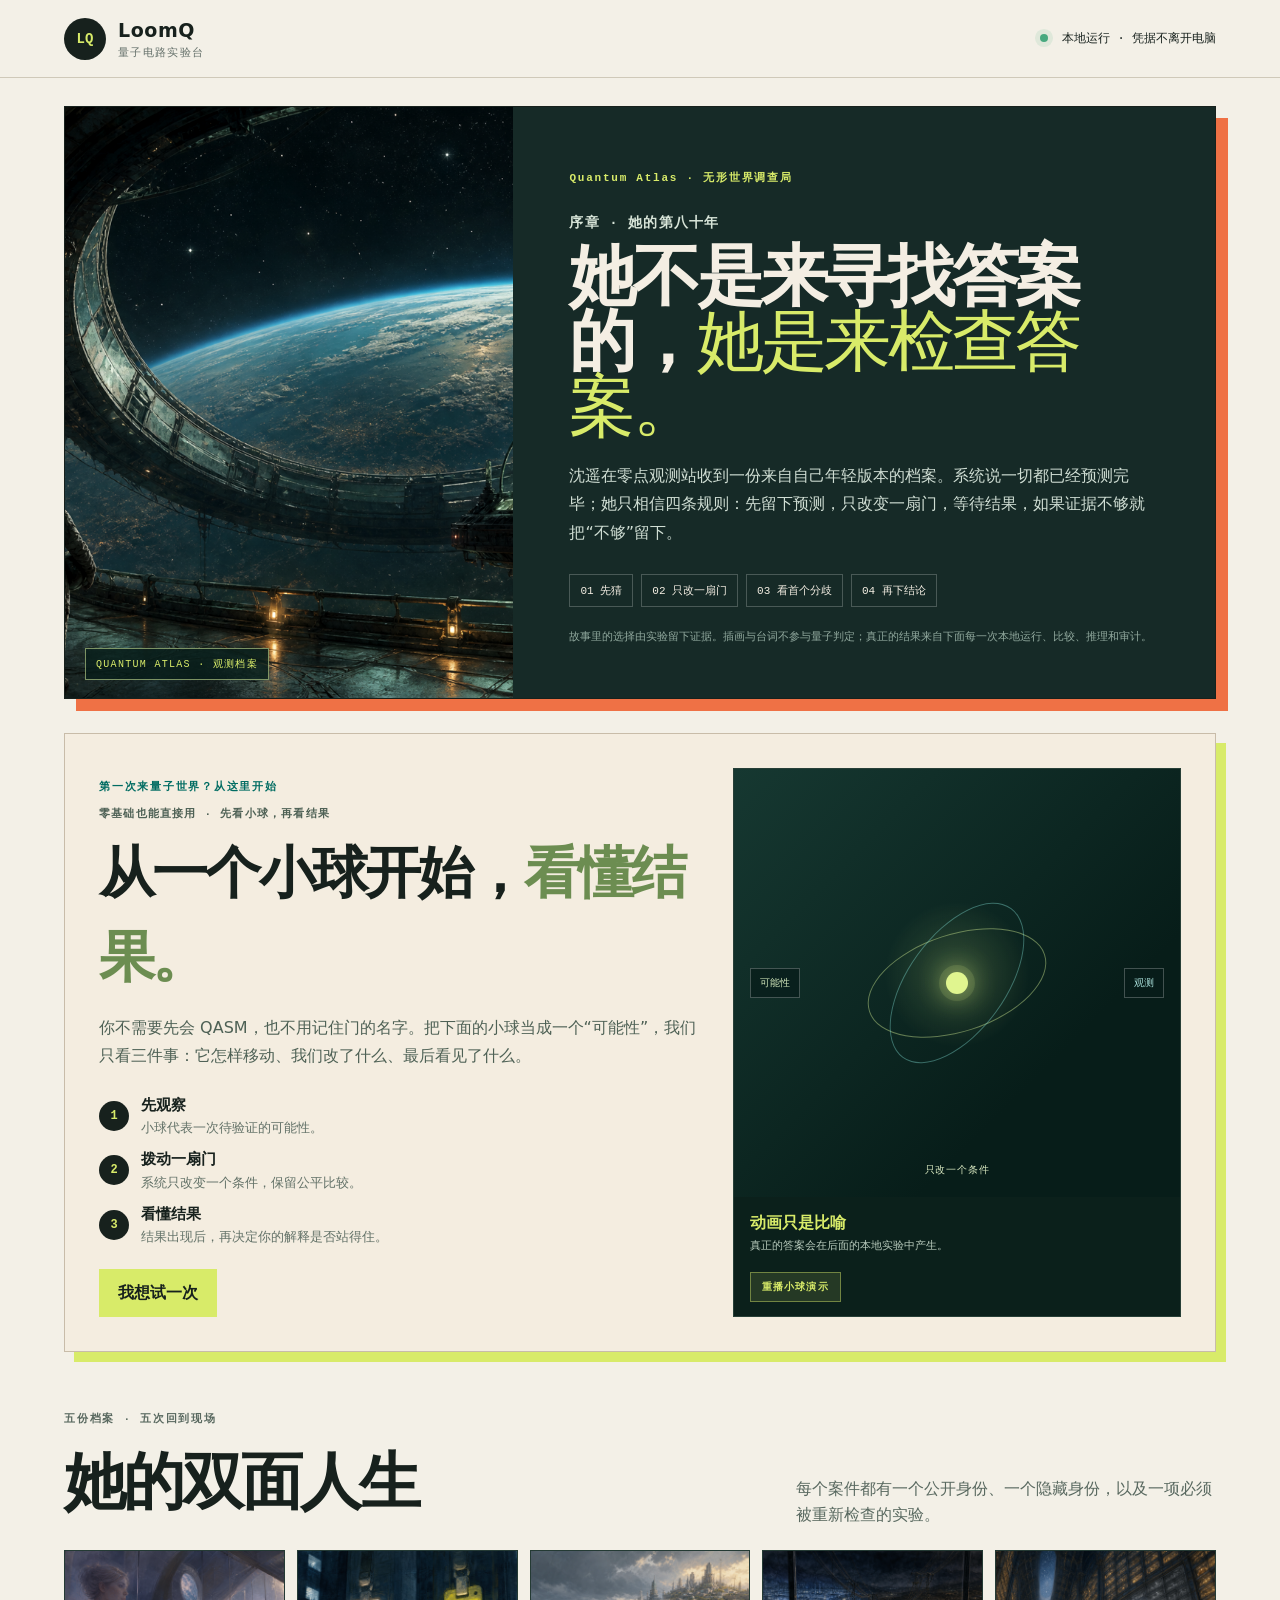
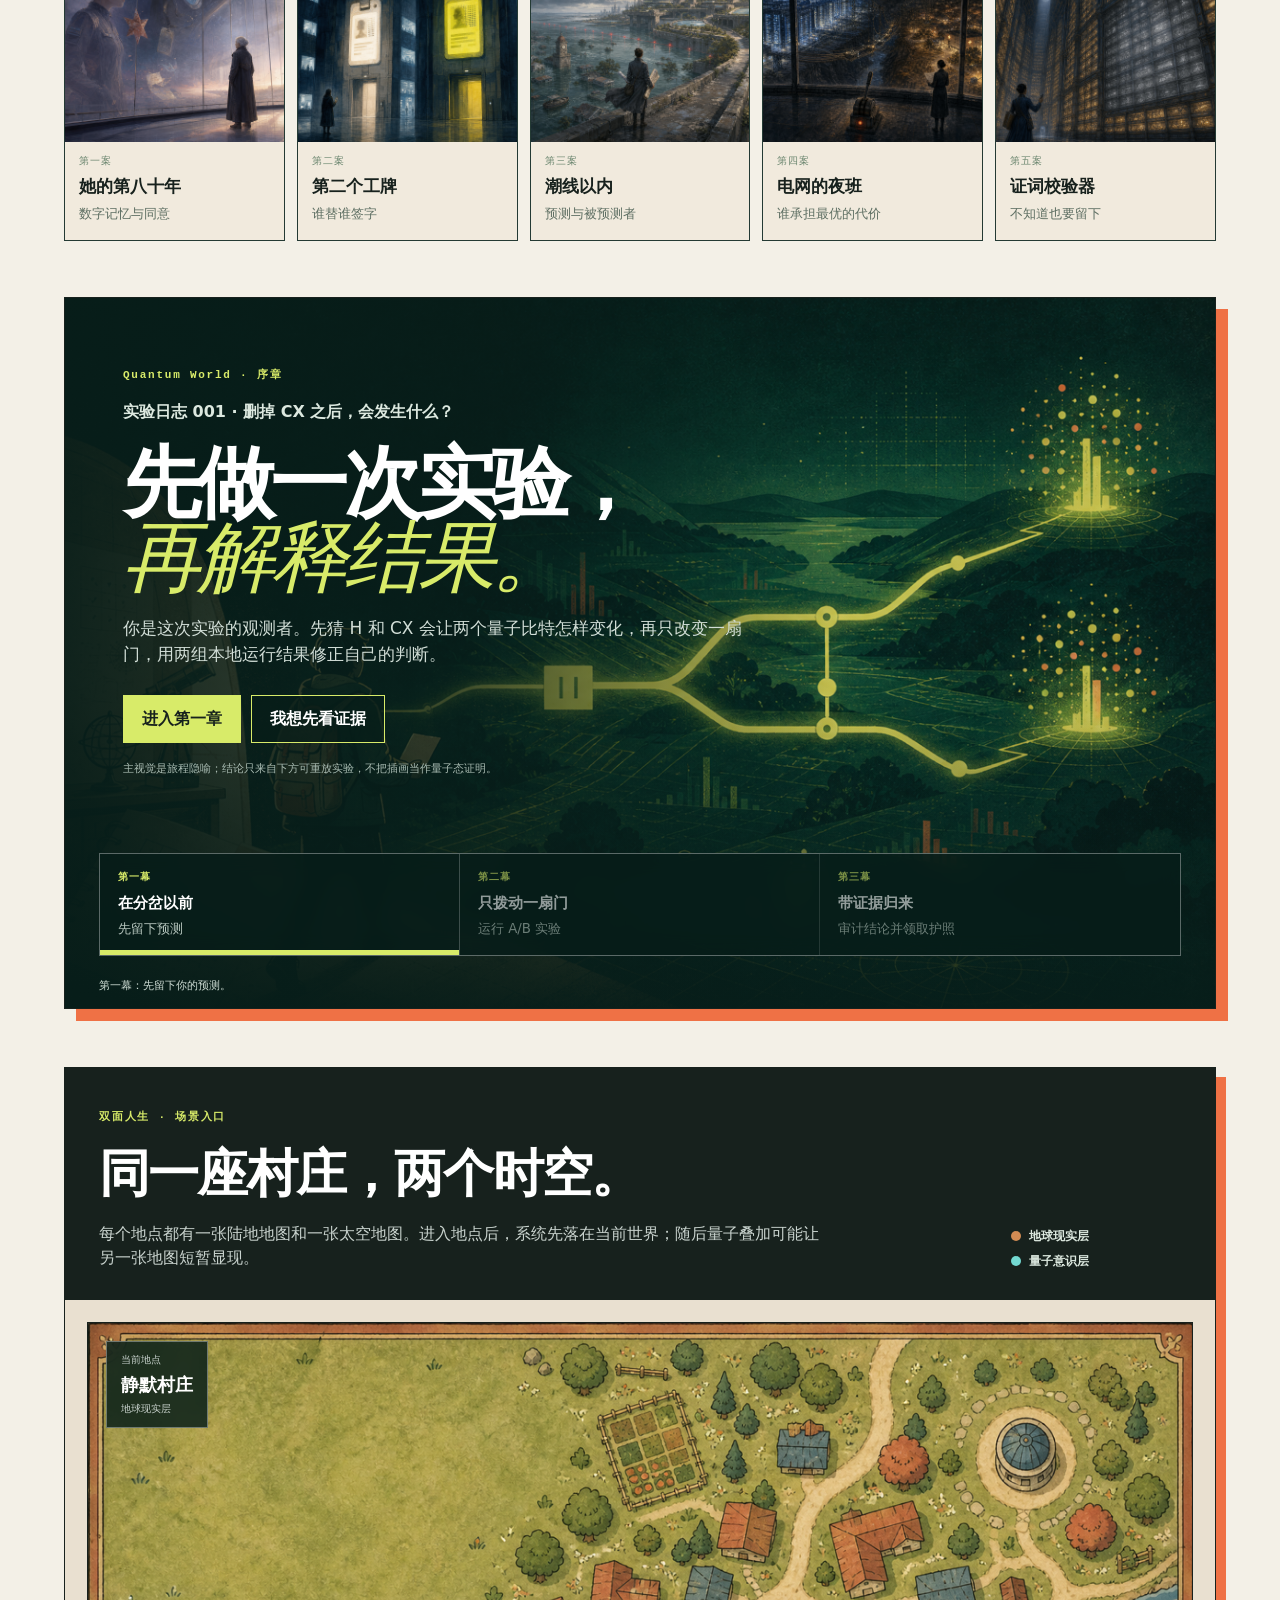
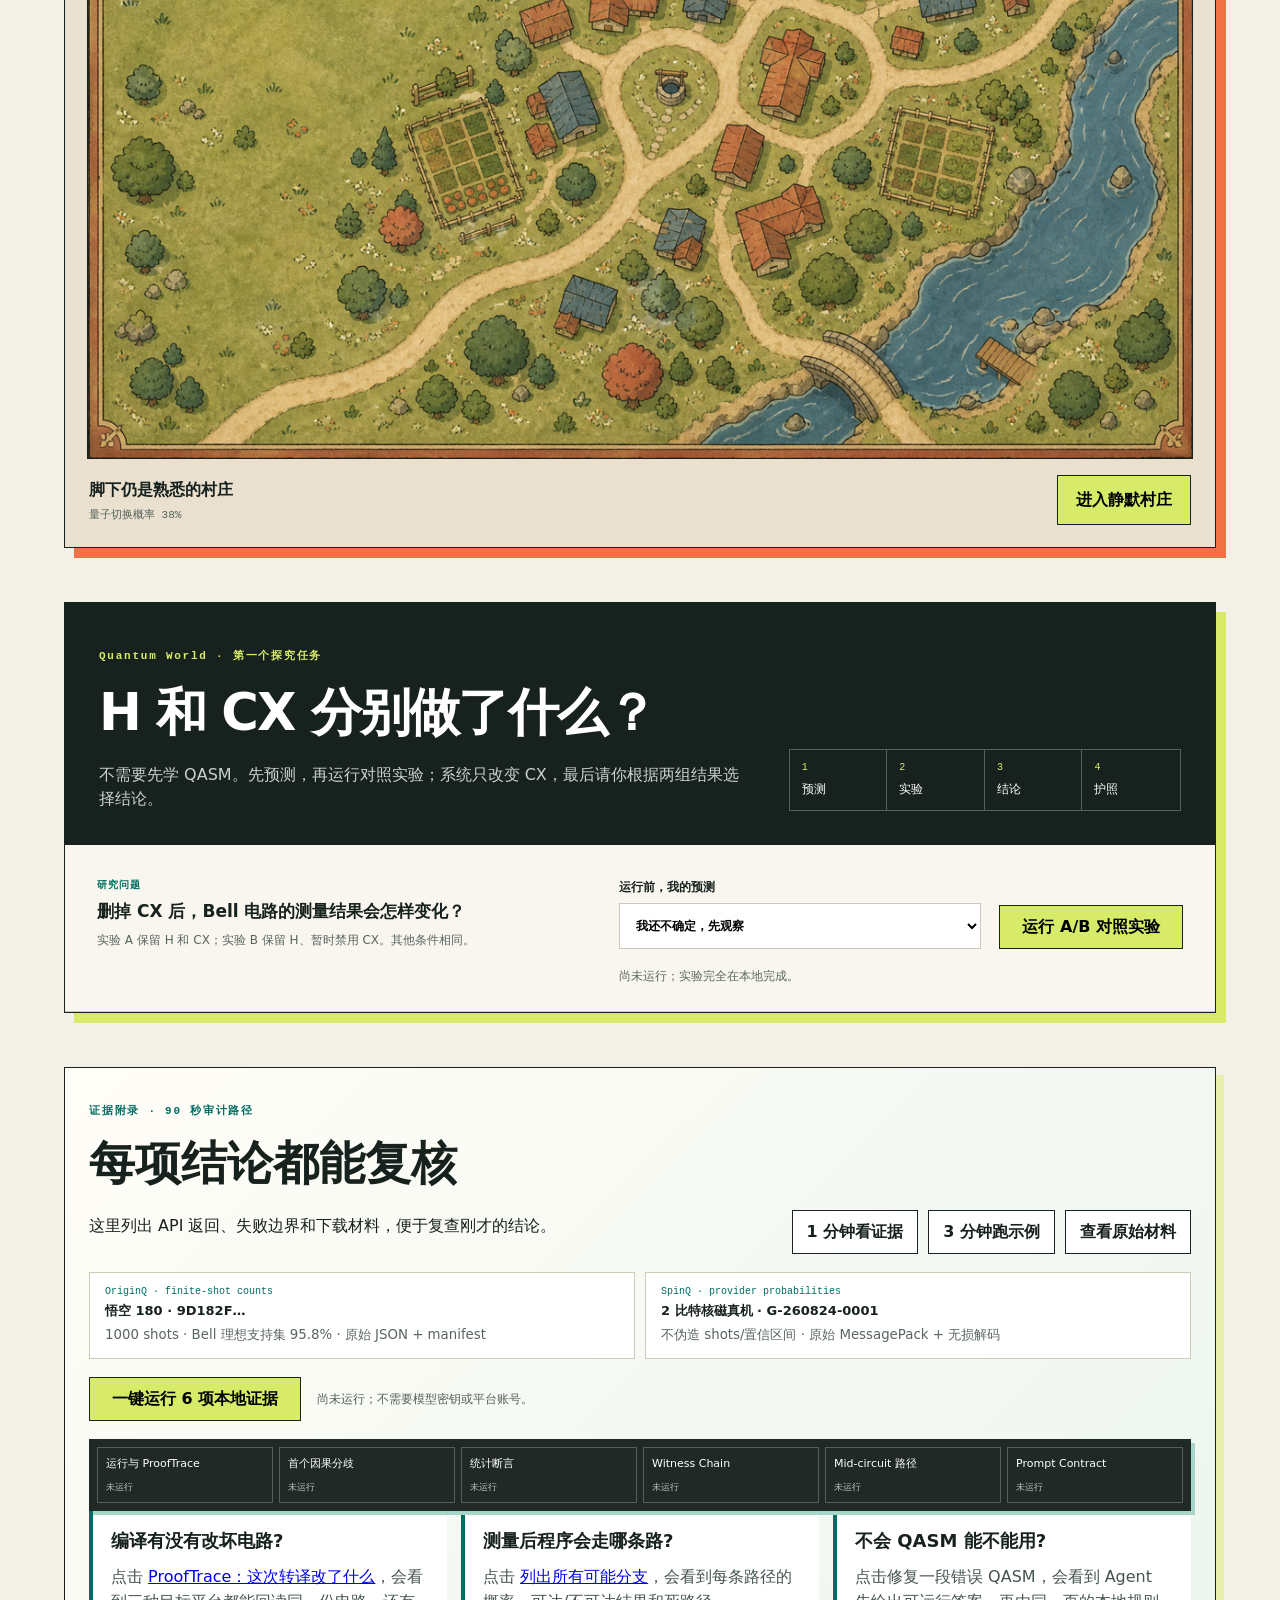
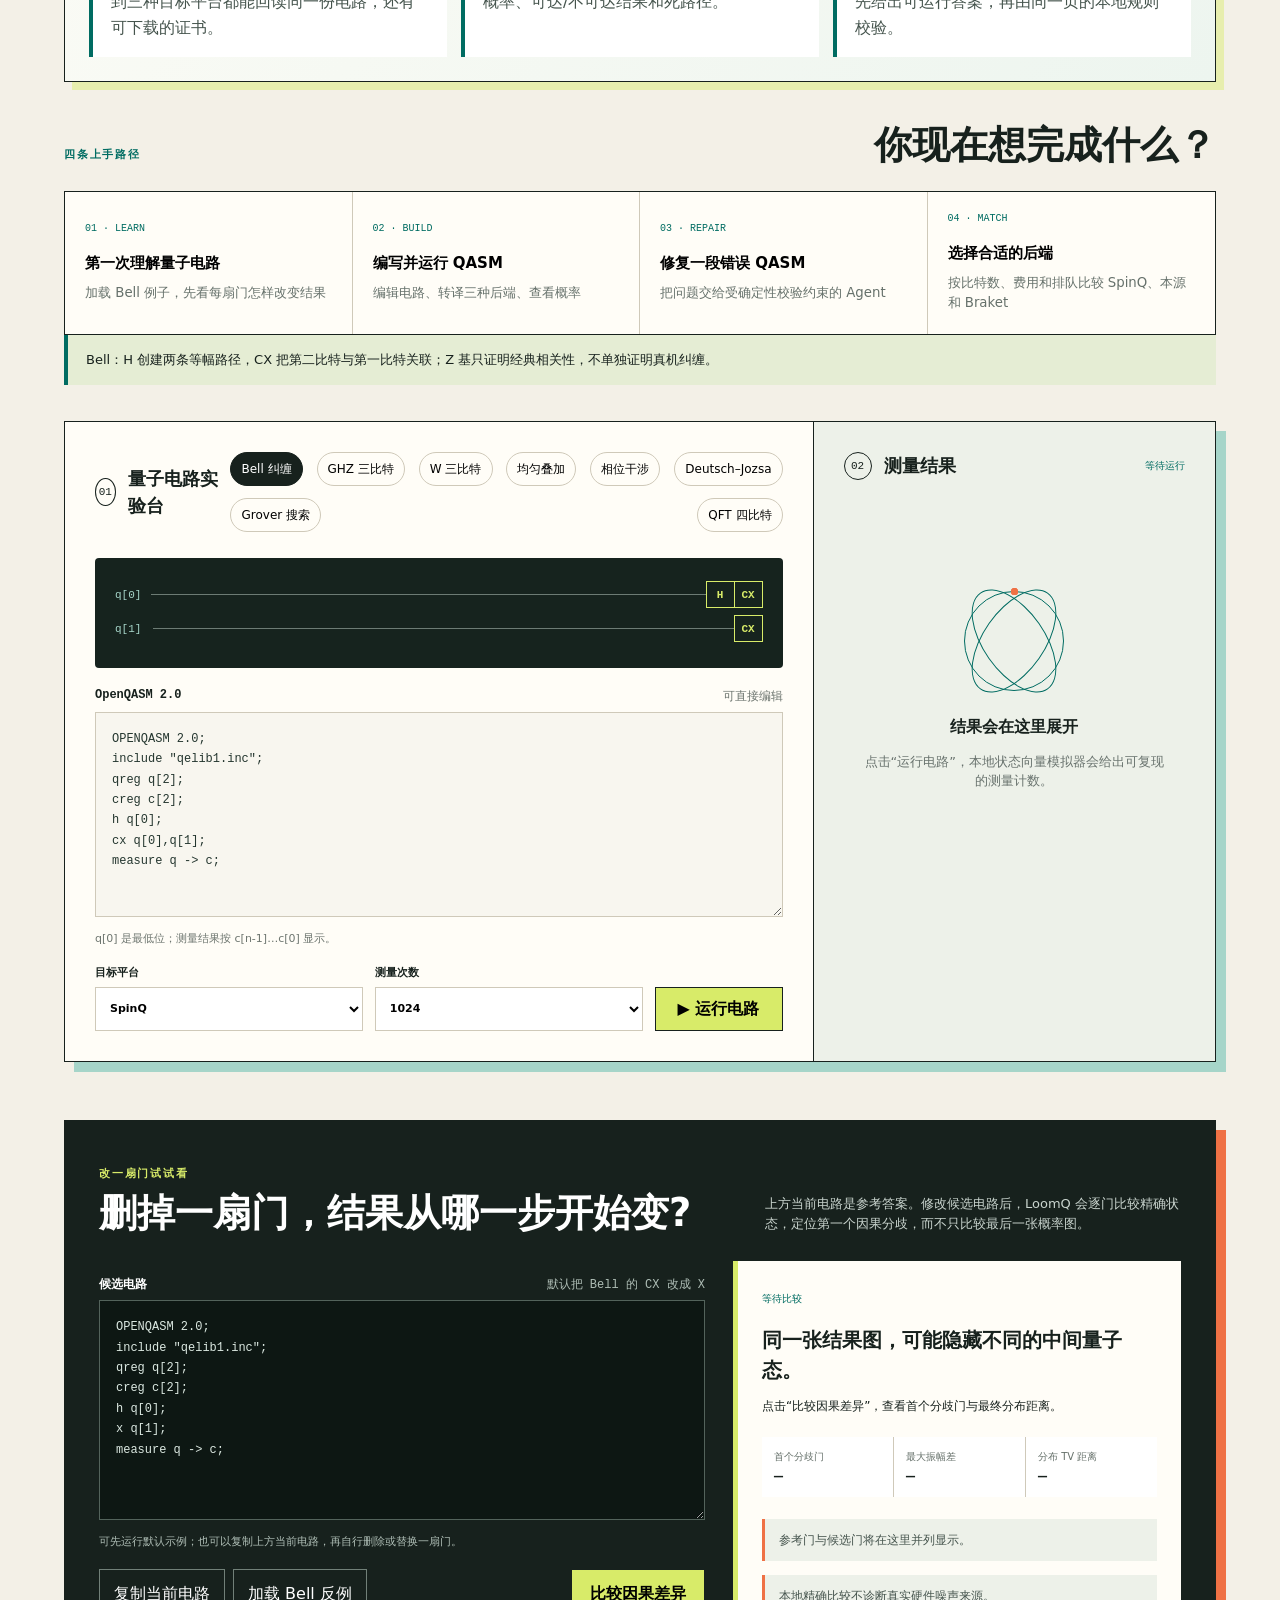
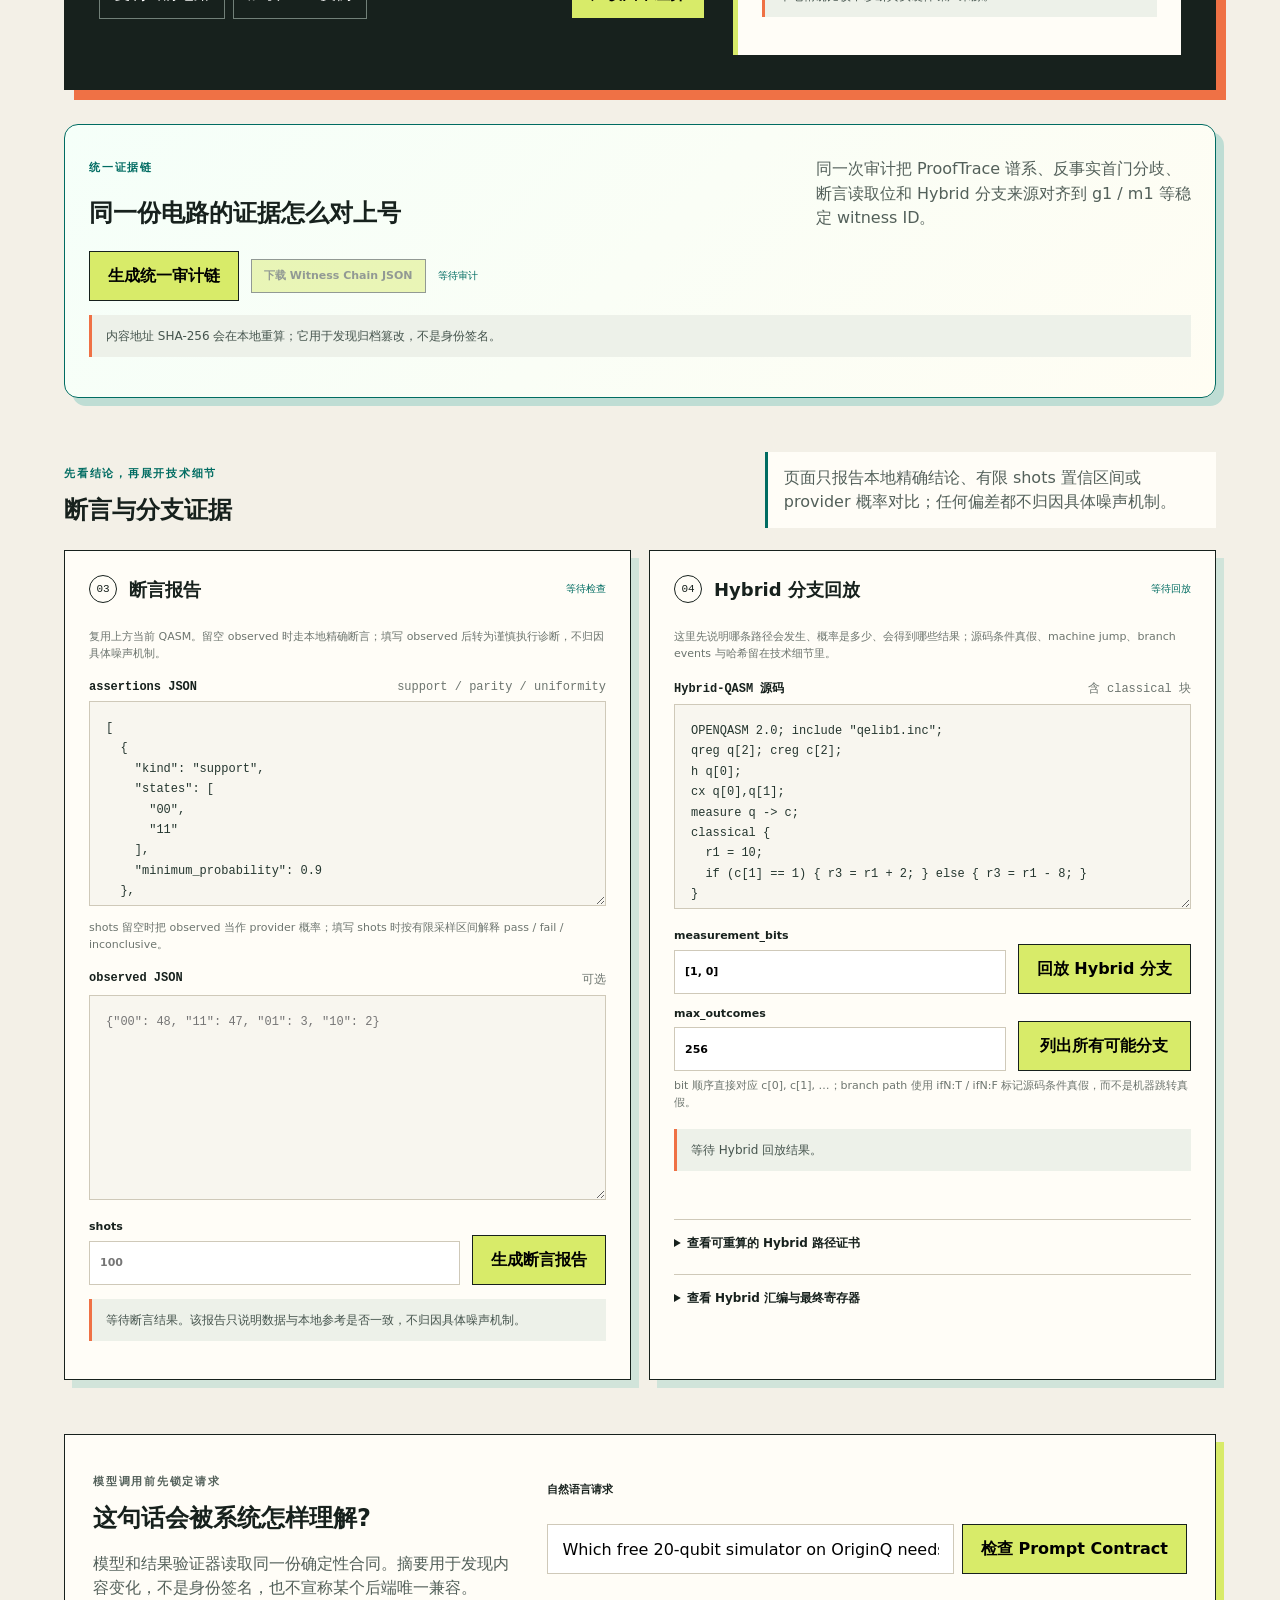
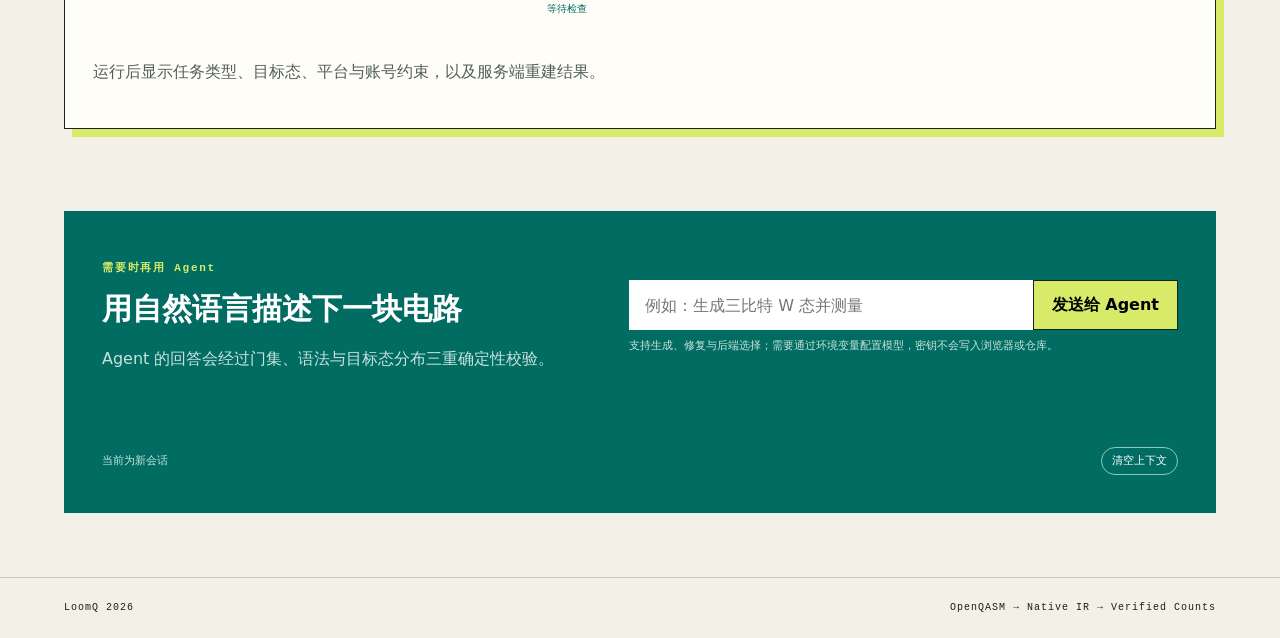
==== starter_kit/web/index.html @ 79bf72f3 "Make the home console read like a guided story for first-time users The landing page now leads with " ====
<!doctype html>
<html lang="zh-CN">
<head>
  <meta charset="utf-8">
  <meta name="viewport" content="width=device-width, initial-scale=1">
  <meta name="description" content="Quantum Atlas · 无形世界调查局：把量子实验、推理与证据写进一段可重放的故事">
  <title>Quantum Atlas · 无形世界调查局</title>
  <link rel="icon" href="favicon.svg" type="image/svg+xml">
  <link rel="stylesheet" href="styles.css">
  <link rel="stylesheet" href="enhancements.css">
</head>
<body>
  <a class="skip-link" href="#inquiry-world">跳到探究任务</a>
  <header class="masthead">
    <a class="brand" href="#top" aria-label="LoomQ 首页">
      <span class="brand-mark" aria-hidden="true">LQ</span>
      <span><strong>LoomQ</strong><small>量子电路实验台</small></span>
    </a>
    <p class="status"><span aria-hidden="true"></span> 本地运行 · 凭据不离开电脑</p>
  </header>

  <main id="top">
    <section class="story-mode" aria-labelledby="story-mode-title">
      <div class="story-mode-art">
        <img src="assets/story/zero-point-station.png" alt="零点观测站的二维故事插图">
        <span class="story-mode-stamp">QUANTUM ATLAS · 观测档案</span>
      </div>
      <div class="story-mode-copy">
        <p class="eyebrow">Quantum Atlas · 无形世界调查局</p>
        <p class="story-mode-kicker">序章 · 她的第八十年</p>
        <h1 id="story-mode-title">她不是来寻找答案的，<em>她是来检查答案。</em></h1>
        <p class="story-mode-lede">沈遥在零点观测站收到一份来自自己年轻版本的档案。系统说一切都已经预测完毕；她只相信四条规则：先留下预测，只改变一扇门，等待结果，如果证据不够就把“不够”留下。</p>
        <div class="story-mode-ruleline" aria-label="调查规则"><span>01 先猜</span><span>02 只改一扇门</span><span>03 看首个分歧</span><span>04 再下结论</span></div>
        <p class="story-mode-boundary">故事里的选择由实验留下证据。插画与台词不参与量子判定；真正的结果来自下面每一次本地运行、比较、推理和审计。</p>
      </div>
    </section>

    <section class="beginner-intro" aria-labelledby="beginner-intro-title">
      <div class="beginner-intro-copy">
        <p class="eyebrow">第一次来量子世界？从这里开始</p>
        <p class="beginner-tag">零基础也能直接用 · 先看小球，再看结果</p>
        <h2 id="beginner-intro-title">从一个小球开始，<em>看懂结果。</em></h2>
        <p>你不需要先会 QASM，也不用记住门的名字。把下面的小球当成一个“可能性”，我们只看三件事：它怎样移动、我们改了什么、最后看见了什么。</p>
        <ol class="beginner-steps">
          <li><b>1</b><span><strong>先观察</strong><small>小球代表一次待验证的可能性。</small></span></li>
          <li><b>2</b><span><strong>拨动一扇门</strong><small>系统只改变一个条件，保留公平比较。</small></span></li>
          <li><b>3</b><span><strong>看懂结果</strong><small>结果出现后，再决定你的解释是否站得住。</small></span></li>
        </ol>
        <a class="story-primary beginner-cta" href="#inquiry-world">我想试一次</a>
      </div>
      <div class="qubit-demo" aria-label="量子可能性入门动画">
        <div class="qubit-demo-stage" data-beginner-demo tabindex="0" role="img" aria-label="小球从可能性移动到观测">
          <span class="qubit-demo-orbit orbit-one"></span><span class="qubit-demo-orbit orbit-two"></span>
          <span class="qubit-demo-ball" aria-hidden="true"></span>
          <span class="qubit-demo-node node-left">可能性</span><span class="qubit-demo-node node-right">观测</span>
          <span class="qubit-demo-gate">只改一个条件</span>
        </div>
        <div class="qubit-demo-caption">
          <p><strong>动画只是比喻</strong><span>真正的答案会在后面的本地实验中产生。</span></p>
          <button class="qubit-demo-replay" type="button" data-beginner-demo-replay>重播小球演示</button>
        </div>
      </div>
    </section>

    <section class="story-caseboard" aria-labelledby="caseboard-title">
      <div class="story-caseboard-heading">
        <div><p class="eyebrow">五份档案 · 五次回到现场</p><h2 id="caseboard-title">她的双面人生</h2></div>
        <p>每个案件都有一个公开身份、一个隐藏身份，以及一项必须被重新检查的实验。</p>
      </div>
      <div class="story-case-grid">
        <a class="story-case" data-story-case="eightieth-year" href="#inquiry-world"><img src="assets/story/eighty-years-window.png" alt="她的第八年十档案插图"><span>第一案</span><strong>她的第八十年</strong><small>数字记忆与同意</small></a>
        <a class="story-case" data-story-case="second-badge" href="#inquiry-world"><img src="assets/story/second-badge.png" alt="第二个工牌档案插图"><span>第二案</span><strong>第二个工牌</strong><small>谁替谁签字</small></a>
        <a class="story-case" data-story-case="inside-tide-line" href="#inquiry-world"><img src="assets/story/inside-tide-line.png" alt="潮线以内档案插图"><span>第三案</span><strong>潮线以内</strong><small>预测与被预测者</small></a>
        <a class="story-case" data-story-case="night-grid" href="#inquiry-world"><img src="assets/story/night-grid.png" alt="电网的夜班档案插图"><span>第四案</span><strong>电网的夜班</strong><small>谁承担最优的代价</small></a>
        <a class="story-case" data-story-case="testimony-checker" href="#evidence-map"><img src="assets/story/evidence-tower.png" alt="证词校验器档案插图"><span>第五案</span><strong>证词校验器</strong><small>不知道也要留下</small></a>
      </div>
    </section>

    <section class="story-hero" aria-labelledby="hero-title">
      <img src="assets/quantum-world-journey.png" alt="一位初学者从观测站走向由量子电路线构成的分岔世界，手中拿着实验护照">
      <div class="story-hero-copy">
        <p class="eyebrow">Quantum World · 序章</p>
        <p class="story-kicker">实验日志 001 · 删掉 CX 之后，会发生什么？</p>
        <h1 id="hero-title">先做一次实验，<br><em>再解释结果。</em></h1>
        <p class="intro">你是这次实验的观测者。先猜 H 和 CX 会让两个量子比特怎样变化，再只改变一扇门，用两组本地运行结果修正自己的判断。</p>
        <nav class="story-actions" aria-label="Quantum World 快速入口">
          <a class="story-primary" href="#inquiry-world">进入第一章</a>
          <a class="story-secondary" href="#evidence-map">我想先看证据</a>
        </nav>
        <p class="story-boundary">主视觉是旅程隐喻；结论只来自下方可重放实验，不把插画当作量子态证明。</p>
      </div>
      <ol id="story-chapters" class="story-chapters" aria-label="三幕探究旅程">
        <li data-story-chapter="predict" class="current"><span>第一幕</span><strong>在分岔以前</strong><small>先留下预测</small></li>
        <li data-story-chapter="experiment" class="upcoming"><span>第二幕</span><strong>只拨动一扇门</strong><small>运行 A/B 实验</small></li>
        <li data-story-chapter="conclude" class="upcoming"><span>第三幕</span><strong>带证据归来</strong><small>审计结论并领取护照</small></li>
      </ol>
      <p id="story-progress-copy" class="story-progress-copy" role="status" aria-live="polite">第一幕：先留下你的预测。</p>
    </section>

    <section id="double-life" class="double-life" aria-labelledby="double-life-title">
      <div class="double-life-heading">
        <div>
          <p class="eyebrow">双面人生 · 场景入口</p>
          <h2 id="double-life-title">同一座村庄，两个时空。</h2>
          <p>每个地点都有一张陆地地图和一张太空地图。进入地点后，系统先落在当前世界；随后量子叠加可能让另一张地图短暂显现。</p>
        </div>
        <div class="double-life-legend" aria-label="场景说明">
          <span><i class="legend-dot earth"></i>地球现实层</span>
          <span><i class="legend-dot cosmos"></i>量子意识层</span>
        </div>
      </div>
      <div class="double-life-stage-wrap">
        <div class="double-life-stage" data-double-life-stage data-side="earth" aria-label="双面人生场景地图">
          <img class="double-life-layer is-visible" data-double-life-layer="earth" src="assets/story/double-life-village-earth-2d.png" alt="二维地球现实层贴图：安静村庄、道路、菜园与观测穹顶">
          <img class="double-life-layer" data-double-life-layer="cosmos" src="assets/story/double-life-village-cosmos-2d.png" alt="二维量子意识层贴图：同一座村庄变成星云道路与发光栖居地">
          <div class="double-life-location"><span>当前地点</span><strong data-double-life-location>静默村庄</strong><small data-double-life-side>地球现实层</small></div>
          <div class="double-life-toast" data-double-life-toast role="status" aria-live="polite" hidden></div>
        </div>
        <div class="double-life-controls">
          <div><strong data-double-life-transition>等待进入地点</strong><span data-double-life-probability>量子切换概率 38%</span></div>
          <button id="double-life-enter" class="secondary" type="button">进入静默村庄</button>
        </div>
      </div>
    </section>

    <section id="inquiry-world" class="inquiry-world" aria-labelledby="inquiry-title" tabindex="-1">
      <div class="inquiry-heading">
        <div>
          <p class="eyebrow">Quantum World · 第一个探究任务</p>
          <h2 id="inquiry-title">H 和 CX 分别做了什么？</h2>
          <p>不需要先学 QASM。先预测，再运行对照实验；系统只改变 CX，最后请你根据两组结果选择结论。</p>
        </div>
        <ol class="inquiry-route" aria-label="探究步骤">
          <li><span>1</span>预测</li>
          <li><span>2</span>实验</li>
          <li><span>3</span>结论</li>
          <li><span>4</span>护照</li>
        </ol>
      </div>

      <div class="inquiry-prompt">
        <div>
          <span class="inquiry-label">研究问题</span>
          <strong>删掉 CX 后，Bell 电路的测量结果会怎样变化？</strong>
          <p>实验 A 保留 H 和 CX；实验 B 保留 H、暂时禁用 CX。其他条件相同。</p>
        </div>
        <label for="inquiry-prediction">运行前，我的预测
          <select id="inquiry-prediction">
            <option value="not-sure">我还不确定，先观察</option>
            <option value="h-opens-branches">H 已经建立分支，CX 改变相关结构</option>
            <option value="cx-opens-branches">CX 才建立最初的两个分支</option>
          </select>
        </label>
        <button id="run-inquiry" class="primary" type="button">运行 A/B 对照实验</button>
        <p id="inquiry-status" role="status" aria-live="polite">尚未运行；实验完全在本地完成。</p>
      </div>

      <div id="inquiry-results" class="inquiry-results" hidden>
        <div class="inquiry-comparison">
          <article class="inquiry-experiment">
            <header><span>实验 A · 完整 Bell</span><strong>H + CX</strong></header>
            <div id="inquiry-control-chart" class="inquiry-chart" aria-label="完整 Bell 电路测量分布"></div>
            <p id="inquiry-control-observation">等待实验结果。</p>
          </article>
          <article class="inquiry-experiment variant">
            <header><span>实验 B · 只改一个条件</span><strong>H，禁用 CX</strong></header>
            <div id="inquiry-variant-chart" class="inquiry-chart" aria-label="禁用 CX 后的测量分布"></div>
            <p id="inquiry-variant-observation">等待实验结果。</p>
          </article>
        </div>
        <div class="inquiry-finding" aria-live="polite">
          <span class="inquiry-label">证据读法</span>
          <strong id="inquiry-finding-title">等待比较</strong>
          <p id="inquiry-finding-copy"></p>
          <code id="inquiry-divergence">first divergence —</code>
        </div>
        <div class="inquiry-conclusion">
          <label for="inquiry-conclusion">根据结果，我的结论
            <select id="inquiry-conclusion">
              <option value="h-opens-branches-cx-correlates">H 建立分支，CX 改变两个比特的相关结构</option>
              <option value="cx-opens-branches">CX 建立了最初的两个分支</option>
              <option value="proves-nonlocality">这次 Z 基实验完整证明了 Bell 非定域性</option>
            </select>
          </label>
          <button id="audit-inquiry" class="secondary" type="button">用实验审计结论</button>
          <div id="inquiry-audit" class="inquiry-audit" role="status" aria-live="polite">
            选择一条结论，让系统指出证据支持到哪里。
          </div>
          <a id="download-inquiry" class="proof-download" href="#" aria-disabled="true">下载可重放实验护照 JSON</a>
        </div>
      </div>
    </section>

    <section id="evidence-map" class="evidence-map" aria-labelledby="evidence-map-title" tabindex="-1">
      <div class="evidence-map-header">
        <div>
          <p class="eyebrow">证据附录 · 90 秒审计路径</p>
          <h2 id="evidence-map-title">每项结论都能复核</h2>
          <p>这里列出 API 返回、失败边界和下载材料，便于复查刚才的结论。</p>
        </div>
        <div class="judge-choices" aria-label="快速入口">
          <a class="judge-choice" href="#evidence-map">1 分钟看证据</a>
          <a class="judge-choice" href="#workspace">3 分钟跑示例</a>
          <a class="judge-choice" href="https://github.com/JunkaiWang-TheoPhy/LoomQ-2026/tree/main/starter_kit/evidence" target="_blank" rel="noreferrer">查看原始材料</a>
        </div>
      </div>
      <div class="hardware-proofline" aria-label="已归档真机证据">
        <a href="https://github.com/JunkaiWang-TheoPhy/LoomQ-2026/blob/main/starter_kit/evidence/files/originq-result.json" target="_blank" rel="noreferrer">
          <span>OriginQ · finite-shot counts</span>
          <strong>悟空 180 · 9D182F…</strong>
          <small>1000 shots · Bell 理想支持集 95.8% · 原始 JSON + manifest</small>
        </a>
        <a href="https://github.com/JunkaiWang-TheoPhy/LoomQ-2026/blob/main/starter_kit/evidence/files/spinq-result.msgpack" target="_blank" rel="noreferrer">
          <span>SpinQ · provider probabilities</span>
          <strong>2 比特核磁真机 · G-260824-0001</strong>
          <small>不伪造 shots/置信区间 · 原始 MessagePack + 无损解码</small>
        </a>
      </div>
      <div class="judge-tour-launch">
        <button id="run-judge-tour" class="primary" type="button">一键运行 6 项本地证据</button>
        <p id="judge-tour-status" role="status" aria-live="polite">尚未运行；不需要模型密钥或平台账号。</p>
      </div>
      <nav id="judge-tour" class="judge-tour" aria-label="90 秒评委导览">
        <a href="#workspace" data-tour-step="run">运行与 ProofTrace <span id="tour-run-status">未运行</span></a>
        <a href="#counterfactual-panel" data-tour-step="compare">首个因果分歧 <span id="tour-compare-status">未运行</span></a>
        <a href="#assert-panel" data-tour-step="assert">统计断言 <span id="tour-assert-status">未运行</span></a>
        <a href="#witness-panel" data-tour-step="witness">Witness Chain <span id="tour-witness-status">未运行</span></a>
        <a href="#hybrid-panel" data-tour-step="hybrid">Mid-circuit 路径 <span id="tour-hybrid-status">未运行</span></a>
        <a href="#prompt-contract-panel" data-tour-step="contract">Prompt Contract <span id="tour-contract-status">未运行</span></a>
      </nav>
      <ol class="question-checklist">
        <li class="question-item">
          <h3>编译有没有改坏电路?</h3>
          <p>点击 <a href="#proof-panel">ProofTrace：这次转译改了什么</a>，会看到三种目标平台都能回读同一份电路，还有可下载的证书。</p>
        </li>
        <li class="question-item">
          <h3>测量后程序会走哪条路?</h3>
          <p>点击 <a href="#hybrid-panel">列出所有可能分支</a>，会看到每条路径的概率、可达/不可达结果和死路径。</p>
        </li>
        <li class="question-item">
          <h3>不会 QASM 能不能用?</h3>
          <p>点击修复一段错误 QASM，会看到 Agent 先给出可运行答案，再由同一页的本地规则校验。</p>
        </li>
      </ol>
    </section>

    <section class="task-switcher" aria-labelledby="task-title">
      <div>
        <p class="eyebrow">四条上手路径</p>
        <h2 id="task-title">你现在想完成什么？</h2>
      </div>
      <div class="task-grid">
        <button class="task-card" data-task="learn"><span>01 · LEARN</span><strong>第一次理解量子电路</strong><small>加载 Bell 例子，先看每扇门怎样改变结果</small></button>
        <button class="task-card" data-task="build"><span>02 · BUILD</span><strong>编写并运行 QASM</strong><small>编辑电路、转译三种后端、查看概率</small></button>
        <button class="task-card" data-task="repair"><span>03 · REPAIR</span><strong>修复一段错误 QASM</strong><small>把问题交给受确定性校验约束的 Agent</small></button>
        <button class="task-card" data-task="backend"><span>04 · MATCH</span><strong>选择合适的后端</strong><small>按比特数、费用和排队比较 SpinQ、本源和 Braket</small></button>
      </div>
      <div id="lesson" class="lesson" tabindex="-1">
        <strong>Bell 态只需要两步：</strong>H 门让 q[0] 同时保留 0 和 1 的振幅；CX 再把 q[1] 与它关联。测量时主要得到 00 和 11，这证明模拟结果具有经典相关性；单靠 Z 基测量不能完整证明真机纠缠。
      </div>
    </section>

    <section id="workspace" class="workspace" aria-label="量子电路实验台" tabindex="-1">
      <div class="editor-panel">
        <div class="panel-heading">
          <div><span class="index">01</span><h2>量子电路实验台</h2></div>
          <div class="examples" role="group" aria-label="示例电路">
            <button class="chip active" data-example="bell">Bell 纠缠</button>
            <button class="chip" data-example="ghz">GHZ 三比特</button>
            <button class="chip" data-example="w">W 三比特</button>
            <button class="chip" data-example="uniform">均匀叠加</button>
            <button class="chip" data-example="interference">相位干涉</button>
            <button class="chip" data-example="deutsch">Deutsch–Jozsa</button>
            <button class="chip" data-example="grover">Grover 搜索</button>
            <button class="chip" data-example="qft">QFT 四比特</button>
          </div>
        </div>

        <div id="circuit" class="circuit" aria-label="量子电路预览"></div>

        <label class="code-label" for="qasm">OpenQASM 2.0 <span>可直接编辑</span></label>
        <textarea id="qasm" spellcheck="false" aria-describedby="qasm-help"></textarea>
        <p id="qasm-help" class="hint">q[0] 是最低位；测量结果按 c[n-1]…c[0] 显示。</p>

        <div class="controls">
          <label>目标平台
            <select id="target">
              <option value="spinq">SpinQ</option>
              <option value="originq">本源 OriginQ</option>
              <option value="braket">AWS Braket</option>
            </select>
          </label>
          <label>测量次数
            <select id="shots">
              <option>128</option><option>512</option><option selected>1024</option><option>4096</option>
            </select>
          </label>
          <button id="run" class="primary"><span aria-hidden="true">▶</span> 运行电路</button>
        </div>
      </div>

      <aside class="result-panel" aria-labelledby="result-title">
        <div class="panel-heading">
          <div><span class="index">02</span><h2 id="result-title">测量结果</h2></div>
          <span id="backend" class="backend">等待运行</span>
        </div>
        <div id="empty" class="empty-state">
          <div class="orbit" aria-hidden="true"><i></i><i></i><i></i></div>
          <strong>结果会在这里展开</strong>
          <p>点击“运行电路”，本地状态向量模拟器会给出可复现的测量计数。</p>
        </div>
        <div id="results" hidden>
          <div id="chart" class="chart" aria-label="测量概率柱状图"></div>
          <table id="result-table">
            <caption>测量结果文本表</caption>
            <thead><tr><th scope="col">量子态</th><th scope="col">计数</th><th scope="col">概率</th></tr></thead>
            <tbody id="result-rows"></tbody>
          </table>
          <p id="explanation" class="explanation"></p>
          <details id="proof-panel" class="proof-panel" open>
            <summary>
              <strong>ProofTrace：这次转译改了什么</strong>
              <span id="proof-status">等待证明</span>
            </summary>
            <p id="proof-scope" class="proof-scope"></p>
            <dl class="proof-semantic">
              <div>
                <dt>所有基列都查过了吗？</dt>
                <dd id="proof-semantic-basis">—</dd>
              </div>
              <div>
                <dt>是不是同一个全局相位？</dt>
                <dd id="proof-semantic-phase">—</dd>
              </div>
              <div>
                <dt>最大误差有多大？</dt>
                <dd id="proof-semantic-error">—</dd>
              </div>
              <div>
                <dt>这是不是形式化证明？</dt>
                <dd id="proof-semantic-bound">—</dd>
              </div>
            </dl>
            <dl class="proof-metrics">
              <div><dt>量子门</dt><dd id="proof-gates">—</dd></div>
              <div><dt>深度</dt><dd id="proof-depth">—</dd></div>
              <div><dt>双比特门</dt><dd id="proof-two-qubit">—</dd></div>
              <div><dt>来源覆盖</dt><dd id="proof-lineage">—</dd></div>
            </dl>
            <strong class="proof-label">三后端独立回读</strong>
            <ul id="proof-targets" class="proof-targets"></ul>
            <strong class="proof-label">已应用的可证明重写</strong>
            <ol id="proof-rewrites" class="proof-rewrites"></ol>
            <a id="download-proof" class="proof-download" href="#" aria-disabled="true">下载证明证书 JSON</a>
          </details>
          <details id="state-trace" class="state-trace" aria-label="逐门量子状态" open>
            <summary class="trace-heading">
              <strong>逐门状态故事</strong>
              <span>振幅包含概率看不到的相位</span>
            </summary>
            <ol id="trace-steps"></ol>
          </details>
          <details>
            <summary>查看目标平台原生指令</summary>
            <pre id="native"></pre>
          </details>
        </div>
      </aside>
    </section>

    <section id="counterfactual-panel" class="counterfactual" aria-labelledby="counterfactual-title">
      <div class="counterfactual-heading">
        <div>
          <p class="eyebrow">改一扇门试试看</p>
          <h2 id="counterfactual-title">删掉一扇门，结果从哪一步开始变?</h2>
        </div>
        <p>上方当前电路是参考答案。修改候选电路后，LoomQ 会逐门比较精确状态，定位第一个因果分歧，而不只比较最后一张概率图。</p>
      </div>
      <div class="counterfactual-grid">
        <div>
          <label class="code-label" for="candidate-qasm">候选电路 <span>默认把 Bell 的 CX 改成 X</span></label>
          <textarea id="candidate-qasm" spellcheck="false" aria-describedby="candidate-help"></textarea>
          <p id="candidate-help" class="hint">可先运行默认示例；也可以复制上方当前电路，再自行删除或替换一扇门。</p>
          <div class="counterfactual-controls">
            <button id="copy-reference" class="ghost-button" type="button">复制当前电路</button>
            <button id="load-counterexample" class="ghost-button" type="button">加载 Bell 反例</button>
            <button id="run-compare" class="secondary" type="button">比较因果差异</button>
          </div>
        </div>
        <div id="compare-result" class="compare-result" tabindex="-1" aria-live="polite">
          <span id="compare-status" class="backend">等待比较</span>
          <strong id="compare-summary">同一张结果图，可能隐藏不同的中间量子态。</strong>
          <p id="compare-explanation">点击“比较因果差异”，查看首个分歧门与最终分布距离。</p>
          <dl class="compare-metrics">
            <div><dt>首个分歧门</dt><dd id="compare-gate">—</dd></div>
            <div><dt>最大振幅差</dt><dd id="compare-amplitude">—</dd></div>
            <div><dt>分布 TV 距离</dt><dd id="compare-distance">—</dd></div>
          </dl>
          <p id="compare-operations" class="audit-note">参考门与候选门将在这里并列显示。</p>
          <p id="compare-scope" class="audit-note">本地精确比较不诊断真实硬件噪声来源。</p>
        </div>
      </div>
    </section>

    <section id="witness-panel" class="witness-panel" aria-labelledby="witness-title" tabindex="-1">
      <div class="witness-heading">
        <div>
          <p class="eyebrow">统一证据链</p>
          <h2 id="witness-title">同一份电路的证据怎么对上号</h2>
        </div>
        <p>同一次审计把 ProofTrace 谱系、反事实首门分歧、断言读取位和 Hybrid 分支来源对齐到 g1 / m1 等稳定 witness ID。</p>
      </div>
      <div class="witness-actions">
        <button id="run-witness" class="secondary" type="button">生成统一审计链</button>
        <a id="download-witness" class="proof-download" href="#" aria-disabled="true">下载 Witness Chain JSON</a>
        <span id="witness-status" class="backend">等待审计</span>
      </div>
      <p id="witness-integrity" class="audit-note">内容地址 SHA-256 会在本地重算；它用于发现归档篡改，不是身份签名。</p>
      <ol id="witness-chain" class="witness-chain" aria-live="polite"></ol>
    </section>

    <section class="evidence-lab" aria-labelledby="evidence-title">
      <div class="evidence-header">
        <div>
          <p class="eyebrow">先看结论，再展开技术细节</p>
          <h2 id="evidence-title">断言与分支证据</h2>
        </div>
        <p class="evidence-copy">页面只报告本地精确结论、有限 shots 置信区间或 provider 概率对比；任何偏差都不归因具体噪声机制。</p>
      </div>

      <div class="evidence-grid">
        <section id="assert-panel" class="evidence-card" aria-labelledby="assert-title">
          <div class="panel-heading">
            <div><span class="index">03</span><h3 id="assert-title">断言报告</h3></div>
            <span id="assert-mode" class="backend">等待检查</span>
          </div>
          <p class="hint">复用上方当前 QASM。留空 observed 时走本地精确断言；填写 observed 后转为谨慎执行诊断，不归因具体噪声机制。</p>
          <label class="code-label" for="assertions-input">assertions JSON <span>support / parity / uniformity</span></label>
          <textarea id="assertions-input" spellcheck="false" aria-describedby="assert-help"></textarea>
          <p id="assert-help" class="hint">shots 留空时把 observed 当作 provider 概率；填写 shots 时按有限采样区间解释 pass / fail / inconclusive。</p>
          <label class="code-label" for="observed-input">observed JSON <span>可选</span></label>
          <textarea id="observed-input" spellcheck="false" placeholder='{"00": 48, "11": 47, "01": 3, "10": 2}'></textarea>
          <div class="evidence-controls">
            <label>shots
              <input id="observed-shots" type="number" min="1" max="100000" step="1" placeholder="100">
            </label>
            <button id="run-assert" class="secondary" type="button">生成断言报告</button>
          </div>
          <p id="assert-caveat" class="audit-note">等待断言结果。该报告只说明数据与本地参考是否一致，不归因具体噪声机制。</p>
          <ul id="assert-results" class="audit-list"></ul>
        </section>

        <section id="hybrid-panel" class="evidence-card" aria-labelledby="hybrid-title">
          <div class="panel-heading">
            <div><span class="index">04</span><h3 id="hybrid-title">Hybrid 分支回放</h3></div>
            <span id="hybrid-path" class="backend">等待回放</span>
          </div>
          <p class="hint">这里先说明哪条路径会发生、概率是多少、会得到哪些结果；源码条件真假、machine jump、branch events 与哈希留在技术细节里。</p>
          <label class="code-label" for="hybrid-source">Hybrid-QASM 源码 <span>含 classical 块</span></label>
          <textarea id="hybrid-source" spellcheck="false"></textarea>
          <div class="evidence-controls">
            <label>measurement_bits
              <input id="hybrid-bits" type="text" value="[1, 0]" aria-describedby="hybrid-help">
            </label>
            <button id="run-hybrid" class="secondary" type="button">回放 Hybrid 分支</button>
            <label>max_outcomes
              <input id="hybrid-max-outcomes" type="number" min="1" max="256" step="1" value="256">
            </label>
            <button id="run-hybrid-path" class="secondary" type="button">列出所有可能分支</button>
          </div>
          <p id="hybrid-help" class="hint">bit 顺序直接对应 c[0], c[1], …；branch path 使用 ifN:T / ifN:F 标记源码条件真假，而不是机器跳转真假。</p>
          <p id="hybrid-caveat" class="audit-note">等待 Hybrid 回放结果。</p>
          <ol id="hybrid-branches" class="audit-list"></ol>
          <ol id="hybrid-events" class="audit-list compact"></ol>
          <details id="hybrid-path-panel" class="path-certificate">
            <summary>查看可重算的 Hybrid 路径证书</summary>
            <p id="hybrid-path-summary" class="audit-note">等待路径证书。</p>
            <div id="hybrid-path-overview" class="path-summary-grid"></div>
            <a id="download-hybrid-path" class="proof-download path-download" href="#" aria-disabled="true">下载路径证书 JSON</a>
            <ol id="hybrid-path-probabilities" class="audit-list"></ol>
            <ol id="hybrid-path-unreachable" class="audit-list compact"></ol>
          </details>
          <details>
            <summary>查看 Hybrid 汇编与最终寄存器</summary>
            <pre id="hybrid-assembly"></pre>
            <pre id="hybrid-registers"></pre>
          </details>
        </section>
      </div>
    </section>

    <section id="prompt-contract-panel" class="prompt-contract-panel" aria-labelledby="prompt-contract-title" tabindex="-1">
      <div>
        <p class="eyebrow">模型调用前先锁定请求</p>
        <h2 id="prompt-contract-title">这句话会被系统怎样理解?</h2>
        <p>模型和结果验证器读取同一份确定性合同。摘要用于发现内容变化，不是身份签名，也不宣称某个后端唯一兼容。</p>
      </div>
      <div class="prompt-contract-controls">
        <label for="contract-prompt">自然语言请求</label>
        <input id="contract-prompt" maxlength="20000" value="Which free 20-qubit simulator on OriginQ needs no account?">
        <button id="inspect-prompt-contract" class="secondary" type="button">检查 Prompt Contract</button>
        <span id="prompt-contract-status" class="backend">等待检查</span>
      </div>
      <div id="prompt-contract-result" class="prompt-contract-result" aria-live="polite">
        <p>运行后显示任务类型、目标态、平台与账号约束，以及服务端重建结果。</p>
      </div>
    </section>

    <section class="agent" aria-labelledby="agent-title">
      <div><p class="eyebrow">需要时再用 Agent</p><h2 id="agent-title">用自然语言描述下一块电路</h2><p>Agent 的回答会经过门集、语法与目标态分布三重确定性校验。</p></div>
      <form id="agent-form">
        <label class="sr-only" for="prompt">自然语言需求</label>
        <input id="prompt" placeholder="例如：生成三比特 W 态并测量" autocomplete="off" maxlength="20000" aria-describedby="prompt-help">
        <button class="secondary">发送给 Agent</button>
        <p id="prompt-help">支持生成、修复与后端选择；需要通过环境变量配置模型，密钥不会写入浏览器或仓库。</p>
      </form>
      <div class="conversation-tools">
        <span id="conversation-status">当前为新会话</span>
        <button id="clear-conversation" type="button">清空上下文</button>
      </div>
      <pre id="agent-reply" class="agent-reply" hidden></pre>
      <div id="agent-error" class="agent-error" role="alert" hidden></div>
    </section>
  </main>

  <footer><span>LoomQ 2026</span><span>OpenQASM → Native IR → Verified Counts</span></footer>
  <div id="notice" class="notice" role="status" aria-live="polite"></div>
  <script src="inquiry.js" defer></script>
  <script src="app.js" defer></script>
</body>
</html>
---- starter_kit/web/styles.css ----
:root{--ink:#17211d;--paper:#f3f0e7;--card:#fffdf7;--line:#cfc9b9;--teal:#006c62;--mint:#a6d5c9;--acid:#d8eb69;--orange:#ef7145;--mono:"SFMono-Regular",Consolas,monospace;--sans:Inter,"PingFang SC","Noto Sans CJK SC",system-ui,sans-serif}*{box-sizing:border-box}html{scroll-behavior:smooth}body{margin:0;background:var(--paper);color:var(--ink);font-family:var(--sans);line-height:1.5}.masthead{height:78px;display:flex;align-items:center;justify-content:space-between;border-bottom:1px solid var(--line);padding:0 max(28px,5vw)}.brand{display:flex;gap:12px;align-items:center;color:inherit;text-decoration:none}.brand-mark{display:grid;place-items:center;width:42px;height:42px;background:var(--ink);color:var(--acid);border-radius:50%;font:700 14px var(--mono)}.brand strong,.brand small{display:block}.brand strong{font-size:19px;letter-spacing:.03em}.brand small{color:#64706a;font-size:11px;letter-spacing:.12em}.status{font:12px var(--mono);text-transform:uppercase}.status span{display:inline-block;width:8px;height:8px;background:#48a97f;border-radius:50%;margin-right:7px;box-shadow:0 0 0 5px rgba(72,169,127,.12)}main{max-width:1440px;margin:auto;padding:0 max(28px,5vw)}.hero{min-height:330px;padding:62px 0 48px;display:grid;grid-template-columns:1.35fr 1fr;gap:8vw;align-items:end}.eyebrow{font:700 11px var(--mono);letter-spacing:.16em;color:var(--teal)}h1{font-size:clamp(48px,6.2vw,92px);line-height:.95;letter-spacing:-.055em;margin:15px 0 22px;max-width:900px}h1 em{font-weight:400;color:var(--teal)}.intro{font-size:17px;max-width:620px;color:#53605a}.steps{list-style:none;margin:0;padding:0;border-top:1px solid var(--ink)}.steps li{display:grid;grid-template-columns:50px 1fr;position:relative;padding:16px 0;border-bottom:1px solid var(--line)}.steps span{font:11px var(--mono);color:var(--teal)}.steps strong{font-size:14px}.steps small{grid-column:2;color:#6c746f}.workspace{display:grid;grid-template-columns:minmax(0,1.3fr) minmax(340px,.7fr);background:var(--card);border:1px solid var(--ink);box-shadow:10px 10px 0 var(--mint)}.editor-panel,.result-panel{padding:30px}.result-panel{border-left:1px solid var(--ink);background:#edf1e9}.panel-heading,.panel-heading>div{display:flex;align-items:center;justify-content:space-between;gap:12px}.panel-heading{margin-bottom:26px}.panel-heading h2{margin:0;font-size:18px}.index{font:11px var(--mono);display:grid;place-items:center;width:28px;height:28px;border:1px solid var(--ink);border-radius:50%}.examples{display:flex;gap:6px;flex-wrap:wrap;justify-content:flex-end}button,select,input,textarea{font:inherit}.chip{border:1px solid var(--line);background:transparent;padding:7px 10px;border-radius:100px;font-size:12px;cursor:pointer}.chip.active,.chip:hover{background:var(--ink);color:white;border-color:var(--ink)}.circuit{background:#16231e;color:white;border-radius:4px;padding:20px;min-height:110px;overflow:auto;margin-bottom:20px}.wire{display:flex;align-items:center;height:34px;min-width:max-content;font:11px var(--mono)}.wire-label{width:42px;color:var(--mint)}.wire-line{height:1px;background:#6c7b74;width:100%}.gate{display:inline-grid;place-items:center;min-width:29px;height:27px;padding:0 5px;margin-left:-1px;border:1px solid var(--acid);color:var(--acid);background:#16231e;font-weight:700}.code-label{display:flex;justify-content:space-between;margin:15px 0 7px;font:700 12px var(--mono)}.code-label span,.hint{color:#6d756f;font-weight:400}.hint{font-size:11px;margin:7px 0 18px}textarea{width:100%;height:205px;resize:vertical;border:1px solid var(--line);background:#f8f6ef;padding:16px;font:12px/1.7 var(--mono);color:#24362f;outline:none}textarea:focus,input:focus,select:focus,button:focus-visible{outline:3px solid var(--acid);outline-offset:2px}.controls{display:grid;grid-template-columns:1fr 1fr auto;gap:12px;align-items:end}.controls label{font-size:11px;font-weight:700}.controls select{display:block;width:100%;height:44px;margin-top:5px;background:white;border:1px solid var(--line);padding:0 10px}.primary,.secondary{height:44px;border:1px solid var(--ink);font-weight:750;cursor:pointer}.primary{background:var(--acid);padding:0 22px}.primary:hover{background:#e7f687}.backend{font:10px var(--mono);color:var(--teal);text-transform:uppercase}.empty-state{text-align:center;padding:85px 20px}.empty-state strong{display:block;margin-top:24px}.empty-state p{font-size:13px;color:#69736e}.orbit{position:relative;width:100px;height:100px;border:1px solid var(--teal);border-radius:50%;margin:auto}.orbit:before,.orbit:after{content:"";position:absolute;inset:18px -10px;border:1px solid var(--teal);border-radius:50%;transform:rotate(55deg)}.orbit:after{transform:rotate(-55deg)}.orbit i{position:absolute;width:7px;height:7px;background:var(--orange);border-radius:50%;left:46px;top:-4px}.chart{display:grid;gap:14px;margin:40px 0 25px}.bar-row{display:grid;grid-template-columns:40px 1fr 52px;gap:10px;align-items:center;font:11px var(--mono)}.bar-track{appearance:none;-webkit-appearance:none;width:100%;height:28px;border:1px solid #9aa59f;background:white}.bar-track::-webkit-progress-bar{background:white}.bar-track::-webkit-progress-value{background:var(--teal)}.bar-track::-moz-progress-bar{background:var(--teal)}.explanation{padding:14px;border-left:3px solid var(--orange);background:rgba(255,255,255,.55);font-size:13px}details{margin-top:22px;border-top:1px solid var(--line);padding-top:14px}summary{cursor:pointer;font-weight:700;font-size:12px}pre{overflow:auto;white-space:pre-wrap;font:11px/1.6 var(--mono)}.agent{margin:82px 0 64px;padding:38px;background:var(--teal);color:white;display:grid;grid-template-columns:1fr 1.15fr;gap:50px;align-items:center}.agent .eyebrow{color:var(--acid)}.agent h2{font-size:30px;margin:8px 0}.agent p{color:#c9e3dc}.agent form{display:flex}.agent input{flex:1;min-width:0;height:50px;border:0;padding:0 16px}.secondary{height:50px;background:var(--acid);padding:0 18px}.agent-reply{grid-column:1/-1;background:#063f39;padding:18px;margin:0}.notice{position:fixed;right:24px;bottom:24px;max-width:420px;padding:13px 17px;background:var(--ink);color:white;box-shadow:5px 5px 0 var(--orange);font-size:13px;opacity:0;transform:translateY(8px);pointer-events:none;transition:.2s}.notice.show{opacity:1;transform:none}footer{display:flex;justify-content:space-between;border-top:1px solid var(--line);padding:24px max(28px,5vw);font:10px var(--mono);letter-spacing:.1em}.sr-only{position:absolute;width:1px;height:1px;padding:0;margin:-1px;overflow:hidden;clip:rect(0,0,0,0);white-space:nowrap;border:0}[hidden]{display:none!important}@media(max-width:900px){.hero,.workspace,.agent{grid-template-columns:1fr}.hero{gap:40px}.result-panel{border-left:0;border-top:1px solid var(--ink)}.agent{gap:15px}.agent-reply{grid-column:auto}}@media(max-width:620px){main{padding:0 16px}.masthead{padding:0 16px}.status{display:none}.hero{padding-top:40px}.editor-panel,.result-panel{padding:20px}.panel-heading{align-items:flex-start;flex-direction:column}.examples{justify-content:flex-start}.controls{grid-template-columns:1fr 1fr}.primary{grid-column:1/-1}.agent{margin:60px 0;padding:24px}.agent form{display:block}.agent input,.secondary{width:100%}.secondary{margin-top:8px}footer{padding:20px 16px;gap:15px}}@media(prefers-reduced-motion:reduce){*{scroll-behavior:auto!important;transition:none!important}}
.proof-panel{padding:16px;border:1px solid var(--teal);background:#f8fff8}.proof-panel summary{display:flex;justify-content:space-between;gap:12px;color:var(--teal)}.proof-panel summary span{font:10px var(--mono);text-transform:uppercase}.proof-scope{font-size:12px;color:#53605a}.proof-semantic,.proof-metrics{display:grid;grid-template-columns:repeat(2,1fr);gap:8px;margin:14px 0}.proof-semantic div,.proof-metrics div{padding:9px;background:white;border:1px solid var(--line);min-width:0}.proof-semantic dt,.proof-metrics dt{font:10px var(--mono);color:#64706a}.proof-semantic dd,.proof-metrics dd{margin:3px 0 0;font-weight:750}.proof-semantic dd{font-size:12px;line-height:1.5}.proof-label{display:block;margin-top:12px;font-size:11px}.proof-targets,.proof-rewrites{margin:6px 0;padding-left:20px;font:10px/1.7 var(--mono)}.proof-download{display:inline-block;margin-top:12px;padding:8px 12px;border:1px solid var(--ink);background:var(--acid);color:var(--ink);text-decoration:none;font-size:11px;font-weight:700;cursor:pointer}.proof-download[aria-disabled="true"]{opacity:.45;pointer-events:none}
.evidence-lab{margin:54px 0 0}.evidence-header{display:grid;grid-template-columns:minmax(0,1.2fr) minmax(260px,.8fr);gap:24px;align-items:end;margin-bottom:22px}.evidence-header h2{margin:8px 0 0}.evidence-copy{margin:0;padding:14px 16px;border-left:3px solid var(--teal);background:#fffdf7;color:#53605a}.evidence-grid{display:grid;grid-template-columns:repeat(2,minmax(0,1fr));gap:18px}.evidence-card{padding:24px;border:1px solid var(--ink);background:var(--card);box-shadow:8px 8px 0 rgba(166,213,201,.45)}.evidence-card h3{margin:0;font-size:18px}.evidence-controls{display:grid;grid-template-columns:1fr auto;gap:12px;align-items:end;margin-top:12px}.evidence-controls label{font-size:11px;font-weight:700}.evidence-controls input{display:block;width:100%;height:44px;margin-top:5px;border:1px solid var(--line);background:white;padding:0 10px}.audit-note{margin:14px 0;padding:12px 14px;background:#edf1e9;border-left:3px solid var(--orange);font-size:12px;color:#45544d}.audit-note-inline{display:block;margin-top:6px;color:#53605a}.audit-list{margin:0;padding-left:20px;display:grid;gap:10px}.audit-list.compact{margin-top:12px}.audit-item{padding:10px 12px;background:#f8f6ef;border:1px solid var(--line)}.audit-item.pass{border-left:4px solid #2e8b57}.audit-item.fail{border-left:4px solid #b03030}.audit-item.inconclusive{border-left:4px solid var(--orange)}.audit-meta{display:block;margin-top:4px;font:11px/1.6 var(--mono);color:#53605a}
@media(max-width:900px){.evidence-header{grid-template-columns:1fr}.evidence-grid{grid-template-columns:1fr}.evidence-header>*,.evidence-grid>*{min-width:0}}
@media(max-width:620px){.evidence-card{padding:18px;box-shadow:6px 6px 0 rgba(166,213,201,.45)}.evidence-copy{padding:12px 14px}.evidence-card .code-label{display:block}.evidence-card .code-label span{display:block;margin-top:4px}.evidence-controls{grid-template-columns:1fr}.evidence-controls button,.evidence-controls .secondary{width:100%}.evidence-card textarea{height:180px;padding:12px}.evidence-card pre,.audit-meta,.audit-note,.audit-note-inline,.proof-semantic dd{font-size:10px;line-height:1.5}.evidence-card pre,.audit-item,.evidence-copy,.audit-meta,.audit-note,.audit-note-inline,.proof-semantic div{overflow-wrap:anywhere;word-break:break-word}.proof-semantic,.proof-metrics{grid-template-columns:1fr}}
.hardware-proofline{display:grid;grid-template-columns:repeat(2,minmax(0,1fr));gap:10px;margin:18px 0}.hardware-proofline a{display:grid;gap:4px;min-width:0;padding:13px 15px;border:1px solid var(--line);background:#fff;color:var(--ink);text-decoration:none}.hardware-proofline a:hover,.hardware-proofline a:focus-visible{border-color:var(--teal)}.hardware-proofline span{font:10px var(--mono);color:var(--teal)}.hardware-proofline strong{font-size:13px;overflow-wrap:anywhere}.hardware-proofline small{color:#59655f}.judge-tour-launch{display:flex;align-items:center;gap:16px;margin:18px 0}.judge-tour-launch p{margin:0;color:#53605a;font-size:12px}.judge-tour{position:sticky;top:8px;z-index:5;display:grid;grid-template-columns:repeat(6,minmax(125px,1fr));gap:6px;padding:8px;background:rgba(23,33,29,.96);box-shadow:4px 4px 0 var(--mint)}.judge-tour a{display:flex;flex-direction:column;justify-content:space-between;min-width:0;min-height:56px;padding:8px;border:1px solid #52615a;color:#fff;text-decoration:none;font-size:11px}.judge-tour a span{margin-top:5px;font:9px var(--mono);color:#b9c7c0;overflow-wrap:anywhere}.judge-tour a.complete{border-color:var(--acid);background:#264139}.judge-tour a.complete span{color:var(--acid)}.prompt-contract-panel{display:grid;grid-template-columns:minmax(0,.8fr) minmax(300px,1.2fr);gap:28px;margin:54px 0 0;padding:28px;border:1px solid var(--ink);background:var(--card);box-shadow:8px 8px 0 var(--acid)}.prompt-contract-panel h2{margin:8px 0}.prompt-contract-panel p{color:#53605a}.prompt-contract-controls{display:grid;grid-template-columns:1fr auto;gap:8px;align-items:end;min-width:0}.prompt-contract-controls label{grid-column:1/-1;font:700 11px var(--mono)}.prompt-contract-controls input{min-width:0;height:50px;padding:0 14px;border:1px solid var(--line)}.prompt-contract-controls .backend{grid-column:1/-1}.prompt-contract-result{grid-column:1/-1;min-width:0}.prompt-contract-summary{display:grid;grid-template-columns:repeat(3,minmax(0,1fr));gap:8px;margin:0}.prompt-contract-summary div{min-width:0;padding:10px;border:1px solid var(--line);background:#f8f6ef}.prompt-contract-summary dt{font:10px var(--mono);color:#64706a}.prompt-contract-summary dd{margin:4px 0 0;font-weight:700;overflow-wrap:anywhere}
@media(max-width:900px){.judge-tour{grid-template-columns:repeat(3,minmax(0,1fr))}.prompt-contract-panel{grid-template-columns:1fr}.prompt-contract-result{grid-column:auto}}
@media(max-width:620px){.hardware-proofline{grid-template-columns:1fr}.judge-tour-launch{display:grid;grid-template-columns:1fr}.judge-tour-launch .primary{width:100%}.judge-tour{display:flex;overflow-x:auto;overscroll-behavior-inline:contain;scroll-snap-type:x proximity}.judge-tour a{flex:0 0 172px;scroll-snap-align:start}.prompt-contract-panel{padding:18px;box-shadow:6px 6px 0 var(--acid)}.prompt-contract-controls{grid-template-columns:1fr}.prompt-contract-controls label,.prompt-contract-controls .backend{grid-column:auto}.prompt-contract-controls .secondary{width:100%;margin-top:0}.prompt-contract-summary{grid-template-columns:1fr}}
---- starter_kit/web/enhancements.css ----
.skip-link {
  position: fixed;
  left: 18px;
  top: 12px;
  z-index: 20;
  padding: 10px 14px;
  background: var(--acid);
  color: var(--ink);
  font-weight: 750;
  transform: translateY(-160%);
}

.skip-link:focus { transform: none; }
.evidence-map {
  margin: 0 0 34px;
  padding: 24px;
  border: 1px solid var(--ink);
  background: linear-gradient(135deg, #fffdf7, #edf5ef);
  box-shadow: 8px 8px 0 rgba(216, 235, 105, 0.45);
}

.evidence-map:focus {
  outline: 3px solid var(--acid);
  outline-offset: 3px;
}

.evidence-map-header {
  display: grid;
  grid-template-columns: minmax(0, 1fr) auto;
  gap: 18px;
  align-items: end;
  margin-bottom: 18px;
}

.evidence-map-header h2 {
  margin: 8px 0 0;
  font-size: clamp(28px, 3.6vw, 46px);
}

.judge-choices {
  display: flex;
  flex-wrap: wrap;
  gap: 10px;
  justify-content: flex-end;
}

.judge-choice {
  display: inline-flex;
  align-items: center;
  min-height: 44px;
  padding: 0 14px;
  color: var(--ink);
  background: white;
  border: 1px solid var(--ink);
  text-decoration: none;
  font-weight: 700;
}

.judge-choice:hover,
.judge-choice:focus-visible {
  background: var(--acid);
}

.question-checklist {
  display: grid;
  grid-template-columns: repeat(3, minmax(0, 1fr));
  gap: 14px;
  margin: 0;
  padding: 0;
  list-style: none;
}

.question-item {
  min-width: 0;
  padding: 16px 18px;
  background: white;
  border-left: 4px solid var(--teal);
}

.question-item h3 {
  margin: 0 0 10px;
  font-size: 18px;
}

.question-item p {
  margin: 0;
  color: #45544d;
  line-height: 1.6;
}

.task-switcher { margin: 0 0 36px; }

.task-switcher > div:first-child {
  display: flex;
  align-items: end;
  justify-content: space-between;
  gap: 20px;
  margin-bottom: 18px;
}

.task-switcher h2 {
  margin: 0;
  font-size: clamp(25px, 3vw, 40px);
}

.task-grid {
  display: grid;
  grid-template-columns: repeat(4, 1fr);
  border: 1px solid var(--ink);
}

.task-card {
  min-height: 142px;
  padding: 20px;
  text-align: left;
  border: 0;
  border-right: 1px solid var(--line);
  background: var(--card);
  cursor: pointer;
}

.task-card:last-child { border-right: 0; }
.task-card span, .task-card strong, .task-card small { display: block; }
.task-card span { font: 10px var(--mono); color: var(--teal); }
.task-card strong { margin: 18px 0 8px; font-size: 15px; }
.task-card small { color: #66716b; }
.task-card:hover, .task-card.active { background: var(--mint); }

.lesson {
  padding: 15px 18px;
  background: #e5edd4;
  border-left: 4px solid var(--teal);
  font-size: 13px;
}

.lesson:focus { outline: 3px solid var(--acid); outline-offset: 2px; }

.counterfactual {
  margin: 58px 0 20px;
  padding: 34px;
  color: white;
  background: #17211d;
  border: 1px solid var(--ink);
  box-shadow: 10px 10px 0 var(--orange);
}

.counterfactual .eyebrow { color: var(--acid); }
.counterfactual-heading { display: grid; grid-template-columns: 1.2fr .8fr; gap: 42px; align-items: end; }
.counterfactual-heading h2 { margin: 8px 0 0; font-size: clamp(25px, 3vw, 42px); line-height: 1.08; }
.counterfactual-heading > p { margin: 0; color: #c9d4ce; font-size: 13px; }
.counterfactual-grid { display: grid; grid-template-columns: 1.15fr .85fr; gap: 28px; margin-top: 28px; }
.counterfactual textarea { height: 220px; color: #dbe8e1; background: #0d1713; border-color: #53635b; }
.counterfactual .code-label span, .counterfactual .hint { color: #aebdb5; }
.counterfactual-controls { display: flex; flex-wrap: wrap; gap: 8px; }
.counterfactual-controls .secondary { margin-left: auto; }
.ghost-button { min-height: 44px; padding: 0 14px; color: white; background: transparent; border: 1px solid #718078; cursor: pointer; }
.compare-result { padding: 24px; color: var(--ink); background: var(--card); border-left: 5px solid var(--acid); }
.compare-result:focus { outline: 3px solid var(--acid); outline-offset: 3px; }
.compare-result > strong { display: block; margin: 16px 0 8px; font-size: 20px; }
.compare-result > p { font-size: 12px; }
.compare-metrics { display: grid; grid-template-columns: repeat(3, 1fr); gap: 1px; margin: 22px 0; background: var(--line); }
.compare-metrics div { padding: 12px; background: white; }
.compare-metrics dt { color: #66716b; font-size: 10px; }
.compare-metrics dd { margin: 4px 0 0; font: 700 15px var(--mono); overflow-wrap: anywhere; }

#result-table {
  width: 100%;
  border-collapse: collapse;
  font: 11px var(--mono);
  margin: 0 0 22px;
}

#result-table caption { text-align: left; font-weight: 700; margin-bottom: 8px; }
#result-table th, #result-table td { padding: 7px 8px; border-bottom: 1px solid var(--line); text-align: left; }
#agent-form { flex-wrap: wrap; }
#prompt-help { flex-basis: 100%; font-size: 11px; margin: 8px 0 0; }

.agent-error {
  grid-column: 1 / -1;
  padding: 16px;
  background: #612b24;
  color: white;
  border-left: 4px solid var(--acid);
}

.state-trace {
  margin-top: 20px;
  border-top: 1px solid var(--line);
  padding-top: 16px;
}

.trace-heading,
.trace-step-heading,
.conversation-tools {
  display: flex;
  justify-content: space-between;
  align-items: center;
  gap: 12px;
}

.trace-heading span,
.conversation-tools {
  color: #66716b;
  font-size: 11px;
}

#trace-steps {
  display: grid;
  gap: 10px;
  list-style: none;
  margin: 14px 0 0;
  padding: 0;
}

.trace-step {
  background: #f8f6ef;
  border: 1px solid var(--line);
  border-radius: 10px;
  padding: 12px;
}

.trace-step p {
  color: #66716b;
  font-size: 12px;
  line-height: 1.45;
  margin: 7px 0;
}

.trace-number {
  color: var(--teal);
  font: 10px var(--mono);
}

.trace-states {
  display: flex;
  flex-wrap: wrap;
  gap: 6px;
}

.trace-state,
.trace-more {
  background: white;
  border-radius: 7px;
  display: grid;
  gap: 2px;
  padding: 6px 8px;
}

.trace-state small,
.trace-more {
  color: #66716b;
  font: 9px var(--mono);
}

.conversation-tools {
  grid-column: 1 / -1;
  margin-top: 10px;
  color: #c9e3dc;
}

.conversation-tools button {
  background: transparent;
  border: 1px solid #8dc9bc;
  border-radius: 999px;
  color: white;
  cursor: pointer;
  padding: 5px 10px;
}

.witness-panel {
  margin-top: 34px;
  padding: 24px;
  border: 1px solid var(--teal);
  border-radius: 14px;
  background: linear-gradient(135deg, #f5fff9, #fffdf3);
  box-shadow: 8px 8px 0 #beddd4;
}

.witness-heading {
  display: grid;
  grid-template-columns: 1.3fr .7fr;
  gap: 30px;
  align-items: end;
}

.witness-heading h2 { margin-bottom: 0; }
.witness-heading > p { margin: 0; color: #53605a; line-height: 1.55; }

.witness-actions {
  display: flex;
  flex-wrap: wrap;
  align-items: center;
  gap: 12px;
  margin-top: 20px;
}

.witness-actions .proof-download { margin-top: 0; }

.witness-chain {
  display: grid;
  grid-template-columns: repeat(3, minmax(0, 1fr));
  gap: 10px;
  margin: 16px 0 0;
  padding: 0;
  list-style: none;
}

.witness-chain li {
  min-width: 0;
  padding: 12px;
  border: 1px solid var(--line);
  border-radius: 10px;
  background: white;
  overflow-wrap: anywhere;
}

.witness-chain strong { display: block; margin-bottom: 5px; }
.witness-chain code { color: var(--teal); font: 11px var(--mono); }

.path-summary-grid {
  display: grid;
  grid-template-columns: repeat(4, minmax(0, 1fr));
  gap: 10px;
  margin: 14px 0;
}

.path-summary-card,
.path-verdict {
  min-width:0;
  overflow-wrap:anywhere;
}

.path-summary-card {
  padding: 12px;
  border: 1px solid var(--line);
  border-radius: 10px;
  background: #f8f6ef;
}

.path-summary-card strong,
.path-summary-card span {
  display: block;
}

.path-summary-card strong {
  font-size: 22px;
}

.path-bar {
  width: 100%;
  margin: 10px 0;
}

.path-outcomes {
  word-break: break-word;
}

.path-download {
  display: inline-flex;
  margin: 0 0 14px;
}

.story-hero {
  position: relative;
  min-height: 680px;
  margin: 32px 0 58px;
  overflow: hidden;
  color: white;
  background: var(--ink);
  border: 1px solid var(--ink);
  box-shadow: 12px 12px 0 var(--orange);
}

.story-mode {
  display: grid;
  grid-template-columns: minmax(300px, .78fr) minmax(0, 1.22fr);
  min-height: 480px;
  margin: 28px 0 24px;
  overflow: hidden;
  border: 1px solid var(--ink);
  background: #162a27;
  color: #f4eee3;
  box-shadow: 12px 12px 0 var(--orange);
}
.story-mode-art { position: relative; min-height: 360px; background: #0c1f2a; }
.story-mode-art img { width: 100%; height: 100%; min-height: 360px; object-fit: cover; filter: saturate(.82) contrast(1.04); }
.story-mode-stamp { position: absolute; left: 20px; bottom: 18px; padding: 8px 10px; color: var(--acid); border: 1px solid rgba(212, 235, 155, .56); background: rgba(7, 29, 25, .8); font: 10px var(--mono); letter-spacing: .13em; }
.story-mode-copy { display: flex; flex-direction: column; justify-content: center; padding: 52px 56px; }
.story-mode-copy .eyebrow { color: var(--acid); }
.story-mode-kicker { margin: 18px 0 12px; color: #d7e4d8; font: 600 14px var(--mono); letter-spacing: .08em; }
.story-mode-copy h1 { max-width: 700px; margin: 0 0 22px; font-size: clamp(38px, 5.2vw, 74px); line-height: .98; letter-spacing: -.05em; }
.story-mode-copy h1 em { color: var(--acid); font-style: normal; }
.story-mode-lede { max-width: 680px; margin: 0; color: #d0ded4; font-size: 16px; line-height: 1.8; }
.story-mode-ruleline { display: flex; flex-wrap: wrap; gap: 8px; margin-top: 26px; }
.story-mode-ruleline span { padding: 8px 10px; border: 1px solid rgba(255, 255, 255, .22); color: #f4eee3; font: 11px var(--mono); }
.story-mode-boundary { max-width: 680px; margin: 22px 0 0; color: #91a99e; font-size: 11px; }
.beginner-intro { display: grid; grid-template-columns: minmax(0, 1.15fr) minmax(300px, .85fr); gap: 28px; align-items: stretch; margin: 34px 0 58px; padding: 34px; border: 1px solid #c8bca9; background: #f4ede0; box-shadow: 10px 10px 0 var(--acid); }
.beginner-tag { margin: 8px 0 0; color: #6d825d; font: 700 11px var(--mono); letter-spacing: .11em; text-transform: uppercase; }
.beginner-intro-copy h2 { margin: 7px 0 14px; font-size: clamp(34px, 4.4vw, 58px); letter-spacing: -.05em; }
.beginner-intro-copy h2 em { color: #6c8d51; font-style: normal; }
.beginner-intro-copy > p:not(.eyebrow) { max-width: 650px; margin: 0; color: #4e6155; line-height: 1.75; }
.beginner-steps { display: grid; gap: 10px; margin: 24px 0 22px; padding: 0; list-style: none; }
.beginner-steps li { display: flex; gap: 12px; align-items: center; }
.beginner-steps b { display: grid; width: 30px; height: 30px; place-items: center; flex: none; border-radius: 50%; background: var(--ink); color: var(--acid); font: 700 12px var(--mono); }
.beginner-steps span { display: grid; gap: 2px; }
.beginner-steps strong { font-size: 15px; }
.beginner-steps small { color: #637268; }
.beginner-cta { min-height: 42px; padding: 0 16px; background: var(--ink); color: white; }
.qubit-demo { display: grid; grid-template-rows: 1fr auto; min-height: 310px; border: 1px solid #273f37; background: #102821; color: #eef2e7; overflow: hidden; }
.qubit-demo-stage { position: relative; min-height: 250px; overflow: hidden; background: radial-gradient(circle at 50% 48%, rgba(206, 232, 126, .2), transparent 23%), linear-gradient(135deg, #163831, #071d19 70%); }
.qubit-demo-orbit { position: absolute; top: 50%; left: 50%; border: 1px solid rgba(216, 243, 151, .42); border-radius: 50%; transform: translate(-50%, -50%) rotate(-18deg); }
.orbit-one { width: 185px; height: 98px; }
.orbit-two { width: 98px; height: 185px; transform: translate(-50%, -50%) rotate(36deg); border-color: rgba(125, 214, 204, .42); }
.qubit-demo-ball { position: absolute; top: calc(50% - 11px); left: calc(50% - 11px); width: 22px; height: 22px; border-radius: 50%; background: #e0f58f; box-shadow: 0 0 0 7px rgba(224, 245, 143, .12), 0 0 28px #d4ee81; animation: qubitTravel 4.8s ease-in-out infinite; }
.qubit-demo-node { position: absolute; top: 50%; padding: 7px 9px; border: 1px solid rgba(255, 255, 255, .24); background: rgba(7, 29, 25, .72); font: 10px var(--mono); }
.node-left { left: 16px; transform: translateY(-50%); color: #d2e7bb; }
.node-right { right: 16px; transform: translateY(-50%); color: #a7ddd8; }
.qubit-demo-gate { position: absolute; left: 50%; bottom: 20px; transform: translateX(-50%); color: #d9e8c0; font: 10px var(--mono); letter-spacing: .08em; }
.qubit-demo-caption { display: grid; gap: 8px; margin: 0; padding: 14px 16px; background: #0b201b; }
.qubit-demo-caption p { display: grid; gap: 3px; margin: 0; }
.qubit-demo-caption strong { color: var(--acid); }
.qubit-demo-caption span { color: #b9cbbd; font-size: 11px; }
.qubit-demo-replay { justify-self: start; margin-top: 10px; padding: 7px 11px; border: 1px solid rgba(216, 235, 105, .42); background: rgba(216, 235, 105, .12); color: var(--acid); font: 700 10px var(--mono); letter-spacing: .11em; text-transform: uppercase; cursor: pointer; }
.qubit-demo-replay:hover, .qubit-demo-replay:focus-visible { background: rgba(216, 235, 105, .22); }
.qubit-demo-stage.is-replaying .qubit-demo-ball { animation-name: qubitTravel; }
@keyframes qubitTravel { 0%, 100% { transform: translate(-62px, 0) scale(.82); } 50% { transform: translate(62px, 0) scale(1.16); } }
@media (prefers-reduced-motion: reduce) { .qubit-demo-ball { animation: none; transform: translate(0, 0); } }
.story-caseboard { margin: 56px 0; }
.story-caseboard-heading { display: flex; justify-content: space-between; align-items: end; gap: 24px; margin-bottom: 22px; }
.story-caseboard-heading h2 { margin: 7px 0 0; font-size: clamp(34px, 5vw, 62px); letter-spacing: -.05em; }
.story-caseboard-heading p { max-width: 420px; margin: 0; color: #596960; line-height: 1.65; }
.story-case-grid { display: grid; grid-template-columns: repeat(5, minmax(0, 1fr)); gap: 12px; }
.story-case { display: flex; flex-direction: column; min-width: 0; overflow: hidden; border: 1px solid #243a34; background: #f1eadd; color: var(--ink); text-decoration: none; transition: transform .18s ease, box-shadow .18s ease; }
.story-case:hover, .story-case:focus-visible { transform: translateY(-5px); box-shadow: 7px 7px 0 var(--acid); outline: none; }
.story-case img { width: 100%; aspect-ratio: 1.15; object-fit: cover; filter: saturate(.86); }
.story-case span { margin: 12px 14px 0; color: #6b866f; font: 10px var(--mono); letter-spacing: .1em; }
.story-case strong { margin: 6px 14px 0; font-size: 17px; }
.story-case small { margin: 5px 14px 16px; color: #5e6f63; }

@media (max-width: 900px) {
  .story-mode { grid-template-columns: 1fr; }
  .story-mode-art { min-height: 260px; }
  .story-mode-art img { min-height: 260px; max-height: 360px; }
  .story-mode-copy { padding: 34px 26px; }
  .story-case-grid { grid-template-columns: repeat(3, minmax(0, 1fr)); }
}
@media (max-width: 600px) {
  .story-caseboard-heading { display: grid; }
  .story-case-grid { grid-template-columns: repeat(2, minmax(0, 1fr)); }
  .story-case:last-child { grid-column: 1 / -1; }
}

.story-hero > img {
  position: absolute;
  inset: 0;
  width: 100%;
  height: 100%;
  object-fit: cover;
  object-position: center center;
}

.story-hero::after {
  position: absolute;
  inset: 0;
  content: "";
  background:
    linear-gradient(90deg, rgba(7, 29, 25, .96) 0%, rgba(7, 29, 25, .75) 34%, rgba(7, 29, 25, .12) 67%),
    linear-gradient(0deg, rgba(7, 29, 25, .92) 0%, transparent 42%);
}

.story-hero-copy {
  position: relative;
  z-index: 1;
  max-width: 760px;
  padding: 58px 58px 230px;
}

.story-hero .eyebrow { color: var(--acid); }
.story-hero .story-kicker {
  margin: 18px 0 22px;
  color: #dce8df;
  font: 600 16px/1.5 var(--sans);
}
.story-hero h1 {
  margin: 0 0 22px;
  max-width: 720px;
  color: white;
  font-size: clamp(50px, 6.1vw, 86px);
}
.story-hero h1 em { color: var(--acid); }
.story-hero .intro { max-width: 620px; color: #d2ded7; }
.story-actions { display: flex; flex-wrap: wrap; gap: 10px; margin-top: 28px; }
.story-primary,
.story-secondary {
  display: inline-flex;
  align-items: center;
  justify-content: center;
  min-height: 48px;
  padding: 0 18px;
  color: var(--ink);
  border: 1px solid var(--acid);
  font-weight: 800;
  text-decoration: none;
}
.story-primary { background: var(--acid); }
.story-secondary { color: white; background: rgba(7, 29, 25, .68); }
.story-primary:hover,
.story-primary:focus-visible,
.story-secondary:hover,
.story-secondary:focus-visible { outline: 3px solid white; outline-offset: 3px; }
.story-boundary { max-width: 610px; margin: 18px 0 0; color: #aabcb3; font-size: 11px; }

.story-chapters {
  position: absolute;
  z-index: 1;
  right: 34px;
  bottom: 52px;
  left: 34px;
  display: grid;
  grid-template-columns: repeat(3, minmax(0, 1fr));
  margin: 0;
  padding: 0;
  list-style: none;
  border: 1px solid rgba(255, 255, 255, .34);
  background: rgba(7, 29, 25, .82);
  backdrop-filter: blur(10px);
}

.story-chapters li {
  min-width: 0;
  padding: 16px 18px;
  border-right: 1px solid rgba(255, 255, 255, .22);
}
.story-chapters li:last-child { border-right: 0; }
.story-chapters span,
.story-chapters strong,
.story-chapters small { display: block; }
.story-chapters span { color: var(--acid); font: 700 10px var(--mono); letter-spacing: .12em; }
.story-chapters strong { margin: 8px 0 4px; font-size: 15px; }
.story-chapters small { color: #b9c8c0; }
.story-chapters li.upcoming { opacity: .56; }
.story-chapters li.current { box-shadow: inset 0 -5px 0 var(--acid); }
.story-chapters li.complete { background: rgba(0, 108, 98, .5); }
.story-chapters li.complete span::before { content: "✓ "; }
.story-progress-copy {
  position: absolute;
  z-index: 1;
  bottom: 15px;
  left: 34px;
  margin: 0;
  color: #cfddd5;
  font: 11px var(--mono);
}

.double-life {
  margin: 54px 0;
  border: 1px solid var(--ink);
  background: var(--card);
  box-shadow: 10px 10px 0 var(--orange);
  overflow: hidden;
}

.double-life-heading {
  display: flex;
  justify-content: space-between;
  gap: 28px;
  align-items: end;
  padding: 30px 34px;
  background: var(--ink);
  color: white;
}

.double-life-heading .eyebrow { color: var(--acid); }
.double-life-heading h2 { margin: 8px 0 10px; font-size: clamp(30px, 4vw, 52px); letter-spacing: -.035em; }
.double-life-heading p:last-child { max-width: 720px; margin: 0; color: #c9d3ce; }
.double-life-legend { display: grid; gap: 8px; min-width: 170px; color: #dce8df; font: 600 12px var(--mono); }
.double-life-legend span { display: flex; gap: 8px; align-items: center; }
.legend-dot { display: inline-block; width: 10px; height: 10px; border-radius: 50%; }
.legend-dot.earth { background: #d28b53; }
.legend-dot.cosmos { background: #73d9d1; }
.double-life-stage-wrap { padding: 22px; background: #e9e0d0; }
.double-life-stage {
  position: relative;
  aspect-ratio: 3 / 2;
  width: 100%;
  overflow: hidden;
  border: 1px solid var(--ink);
  background: #101c29;
}
.double-life-layer {
  position: absolute;
  inset: 0;
  width: 100%;
  height: 100%;
  object-fit: fill;
  opacity: 0;
  transition: opacity 1.2s ease-in-out, filter 1.2s ease-in-out;
  filter: saturate(.9);
}
.double-life-layer.is-visible { opacity: 1; filter: saturate(1); }
.double-life-location,
.double-life-toast {
  position: absolute;
  z-index: 2;
  background: rgba(7, 29, 25, .84);
  color: white;
  border: 1px solid rgba(255, 255, 255, .36);
  backdrop-filter: blur(8px);
}
.double-life-location { top: 18px; left: 18px; display: grid; gap: 4px; padding: 11px 14px; }
.double-life-location span,
.double-life-location small { color: #c9d3ce; font: 10px var(--mono); }
.double-life-location strong { font-size: 18px; }
.double-life-toast { right: 18px; bottom: 18px; max-width: min(430px, calc(100% - 36px)); padding: 12px 15px; color: #f6f0e5; font-weight: 700; }
.double-life-toast[hidden] { display: none; }
.double-life-controls { display: flex; justify-content: space-between; gap: 16px; align-items: center; padding: 16px 2px 0; }
.double-life-controls div { display: grid; gap: 5px; }
.double-life-controls strong { font-size: 16px; }
.double-life-controls span { color: #53635a; font: 11px var(--mono); }

@media (max-width: 700px) {
  .double-life-heading { display: grid; padding: 26px 20px; }
  .double-life-legend { grid-template-columns: 1fr 1fr; }
  .double-life-stage-wrap { padding: 12px; }
  .double-life-controls { align-items: stretch; flex-direction: column; }
  .double-life-controls button { width: 100%; }
}

.inquiry-world {
  margin: 54px 0;
  border: 1px solid var(--ink);
  background: var(--card);
  box-shadow: 10px 10px 0 var(--acid);
  overflow: hidden;
}

.inquiry-heading {
  display: grid;
  grid-template-columns: minmax(0, 1.25fr) minmax(320px, .75fr);
  gap: 36px;
  align-items: end;
  padding: 34px;
  background: var(--ink);
  color: white;
}

.inquiry-heading .eyebrow { color: var(--acid); }
.inquiry-heading h2 { margin: 8px 0 12px; font-size: clamp(30px, 4vw, 52px); letter-spacing: -.035em; }
.inquiry-heading p:last-child { max-width: 700px; margin: 0; color: #c9d3ce; }

.inquiry-route {
  display: grid;
  grid-template-columns: repeat(4, minmax(0, 1fr));
  margin: 0;
  padding: 0;
  list-style: none;
  border: 1px solid #52615a;
}

.inquiry-route li {
  display: grid;
  gap: 7px;
  min-width: 0;
  padding: 12px;
  border-right: 1px solid #52615a;
  font-size: 12px;
}

.inquiry-route li:last-child { border-right: 0; }
.inquiry-route span { color: var(--acid); font: 10px var(--mono); }

.inquiry-prompt {
  display: grid;
  grid-template-columns: minmax(280px, 1.25fr) minmax(260px, .9fr) auto;
  gap: 18px;
  align-items: end;
  padding: 26px 32px;
  border-bottom: 1px solid var(--line);
  background: #f8f6ef;
}

.inquiry-prompt > div { align-self: center; }
.inquiry-prompt strong { display: block; margin: 4px 0 7px; font-size: 17px; }
.inquiry-prompt p { margin: 0; color: #59655f; font-size: 12px; }
.inquiry-label { color: var(--teal); font: 700 10px var(--mono); letter-spacing: .11em; text-transform: uppercase; }
.inquiry-prompt label,
.inquiry-conclusion label { display: grid; gap: 7px; font-size: 12px; font-weight: 750; }
.inquiry-prompt select,
.inquiry-conclusion select { min-width: 0; height: 46px; padding: 0 12px; border: 1px solid var(--line); background: white; }
.inquiry-prompt .primary { white-space: nowrap; }
.inquiry-prompt #inquiry-status { grid-column: 2 / -1; }

.inquiry-results { padding: 28px 32px 32px; }
.inquiry-comparison { display: grid; grid-template-columns: repeat(2, minmax(0, 1fr)); gap: 14px; }
.inquiry-experiment { min-width: 0; padding: 20px; border: 1px solid var(--ink); background: white; }
.inquiry-experiment.variant { background: #edf1e9; }
.inquiry-experiment header { display: flex; justify-content: space-between; gap: 12px; padding-bottom: 13px; border-bottom: 1px solid var(--line); }
.inquiry-experiment header span { color: var(--teal); font: 10px var(--mono); text-transform: uppercase; }
.inquiry-experiment p { margin: 12px 0 0; color: #53605a; font-size: 12px; }
.inquiry-chart { display: grid; gap: 9px; margin-top: 16px; }
.inquiry-bar-row { display: grid; grid-template-columns: 48px 1fr 52px; gap: 10px; align-items: center; font: 11px var(--mono); }
.inquiry-bar { appearance: none; width: 100%; height: 23px; border: 1px solid var(--teal); background: white; }
.inquiry-bar::-webkit-progress-bar { background: white; }
.inquiry-bar::-webkit-progress-value { background: var(--teal); }
.inquiry-bar::-moz-progress-bar { background: var(--teal); }
.inquiry-experiment.variant .inquiry-bar::-webkit-progress-value { background: var(--orange); }
.inquiry-experiment.variant .inquiry-bar::-moz-progress-bar { background: var(--orange); }

.inquiry-finding {
  display: grid;
  grid-template-columns: minmax(170px, .55fr) minmax(0, 1.45fr) auto;
  gap: 10px 22px;
  align-items: center;
  margin-top: 14px;
  padding: 18px 20px;
  background: var(--ink);
  color: white;
}

.inquiry-finding .inquiry-label { grid-row: 1 / 3; color: var(--acid); }
.inquiry-finding strong { font-size: 15px; }
.inquiry-finding p { margin: 0; color: #c9d3ce; font-size: 12px; }
.inquiry-finding code { grid-column: 3; grid-row: 1 / 3; padding: 8px 10px; border: 1px solid #52615a; color: var(--acid); font: 10px var(--mono); white-space: nowrap; }

.inquiry-conclusion {
  display: grid;
  grid-template-columns: minmax(0, 1fr) auto;
  gap: 14px;
  align-items: end;
  margin-top: 14px;
  padding: 20px;
  border: 1px solid var(--line);
  background: #f8f6ef;
}

.inquiry-audit { grid-column: 1 / -1; padding: 15px 17px; border-left: 4px solid var(--line); background: white; font-size: 13px; }
.inquiry-audit strong,
.inquiry-audit p,
.inquiry-audit small { display: block; }
.inquiry-audit p { margin: 7px 0; }
.inquiry-audit small { color: #59655f; }
.inquiry-audit.supported { border-color: #2e8b57; background: #f0faf3; }
.inquiry-audit.unsupported { border-color: var(--orange); background: #fff3ed; }
.inquiry-audit-reason { font-weight: 650; }
.inquiry-conclusion .proof-download { justify-self: start; margin-top: 0; }

@media (max-width: 1050px) {
  .task-grid { grid-template-columns: 1fr 1fr; }
  .task-card:nth-child(2) { border-right: 0; }
  .task-card:nth-child(-n+2) { border-bottom: 1px solid var(--line); }
  .question-checklist { grid-template-columns: 1fr; }
  .path-summary-grid { grid-template-columns: 1fr 1fr; }
  .inquiry-prompt { grid-template-columns: 1fr 1fr; }
  .inquiry-prompt > div { grid-column: 1 / -1; }
  .inquiry-prompt #inquiry-status { grid-column: 1 / -1; }
}

@media (max-width: 900px) {
  .story-hero-copy { padding-right: 34px; padding-left: 34px; }
  .evidence-map-header { grid-template-columns: 1fr; }
  .judge-choices { justify-content: flex-start; }
  .counterfactual-heading, .counterfactual-grid { grid-template-columns: 1fr; }
  .counterfactual-heading { gap: 16px; }
  .witness-heading { grid-template-columns: 1fr; gap: 12px; }
  .witness-chain { grid-template-columns: 1fr; }
  .path-summary-grid { grid-template-columns: 1fr 1fr; }
  .inquiry-heading { grid-template-columns: 1fr; gap: 22px; }
  .inquiry-comparison { grid-template-columns: 1fr; }
  .inquiry-finding { grid-template-columns: 1fr; }
  .inquiry-finding .inquiry-label,
  .inquiry-finding code { grid-column: auto; grid-row: auto; }
  .inquiry-finding code { justify-self: start; }
}

@media (max-width: 620px) {
  .story-hero {
    display: flex;
    flex-direction: column;
    min-height: 0;
    margin: 22px 0 42px;
    box-shadow: 6px 6px 0 var(--orange);
  }
  .story-hero > img {
    position: relative;
    order: 0;
    height: 270px;
    object-position: 62% center;
  }
  .story-hero::after { display: none; }
  .story-hero-copy { order: 1; padding: 26px 20px 24px; }
  .story-hero .story-kicker { font-size: 14px; }
  .story-hero h1 { font-size: 42px; line-height: .98; }
  .story-actions { display: grid; grid-template-columns: 1fr; }
  .story-primary,
  .story-secondary { width: 100%; }
  .story-chapters {
    position: relative;
    inset: auto;
    order: 2;
    grid-template-columns: 1fr;
    border-width: 1px 0 0;
    backdrop-filter: none;
  }
  .story-chapters li { border-right: 0; border-bottom: 1px solid rgba(255, 255, 255, .18); }
  .story-chapters li:last-child { border-bottom: 0; }
  .story-chapters li.current { box-shadow: inset 5px 0 0 var(--acid); }
  .story-progress-copy { position: relative; inset: auto; order: 3; padding: 13px 18px; border-top: 1px solid #52615a; }
  .evidence-map { padding: 18px; box-shadow: 6px 6px 0 rgba(216, 235, 105, 0.45); }
  .judge-choices { display: grid; grid-template-columns: 1fr; }
  .judge-choice { width: 100%; justify-content: center; }
  .question-item { padding: 14px; }
  .task-grid { grid-template-columns: 1fr; }
  .task-card { border-right: 0; border-bottom: 1px solid var(--line); }
  .task-card:last-child { border-bottom: 0; }
  .task-switcher > div:first-child { display: block; }
  .counterfactual { margin-top: 42px; padding: 20px; box-shadow: 6px 6px 0 var(--orange); }
  .counterfactual-controls { display: grid; grid-template-columns: 1fr; }
  .counterfactual-controls .secondary { width: 100%; margin-left: 0; }
  .compare-result { padding: 18px; }
  .compare-metrics { grid-template-columns: 1fr; }
  .witness-panel { padding: 18px; box-shadow: 5px 5px 0 #beddd4; }
  .witness-actions { display: grid; grid-template-columns: 1fr; }
  .witness-actions .secondary, .witness-actions .proof-download { width: 100%; text-align: center; }
  .path-download { width: 100%; justify-content: center; }
  .path-summary-grid { grid-template-columns: 1fr; }
  .inquiry-world { margin: 42px 0; box-shadow: 6px 6px 0 var(--acid); }
  .inquiry-heading,
  .inquiry-prompt,
  .inquiry-results { padding: 20px; }
  .inquiry-heading h2 { font-size: 28px; line-height: 1.12; }
  .inquiry-route { grid-template-columns: 1fr 1fr; }
  .inquiry-route li:nth-child(2) { border-right: 0; }
  .inquiry-route li:nth-child(-n+2) { border-bottom: 1px solid #52615a; }
  .inquiry-prompt { grid-template-columns: 1fr; }
  .inquiry-prompt > div,
  .inquiry-prompt #inquiry-status { grid-column: auto; }
  .inquiry-prompt .primary,
  .inquiry-conclusion .secondary { width: 100%; }
  .inquiry-experiment { padding: 16px; }
  .inquiry-experiment header { display: grid; }
  .inquiry-conclusion { grid-template-columns: 1fr; padding: 16px; }
  .inquiry-audit { grid-column: auto; }
  .inquiry-conclusion .proof-download { width: 100%; text-align: center; }
}
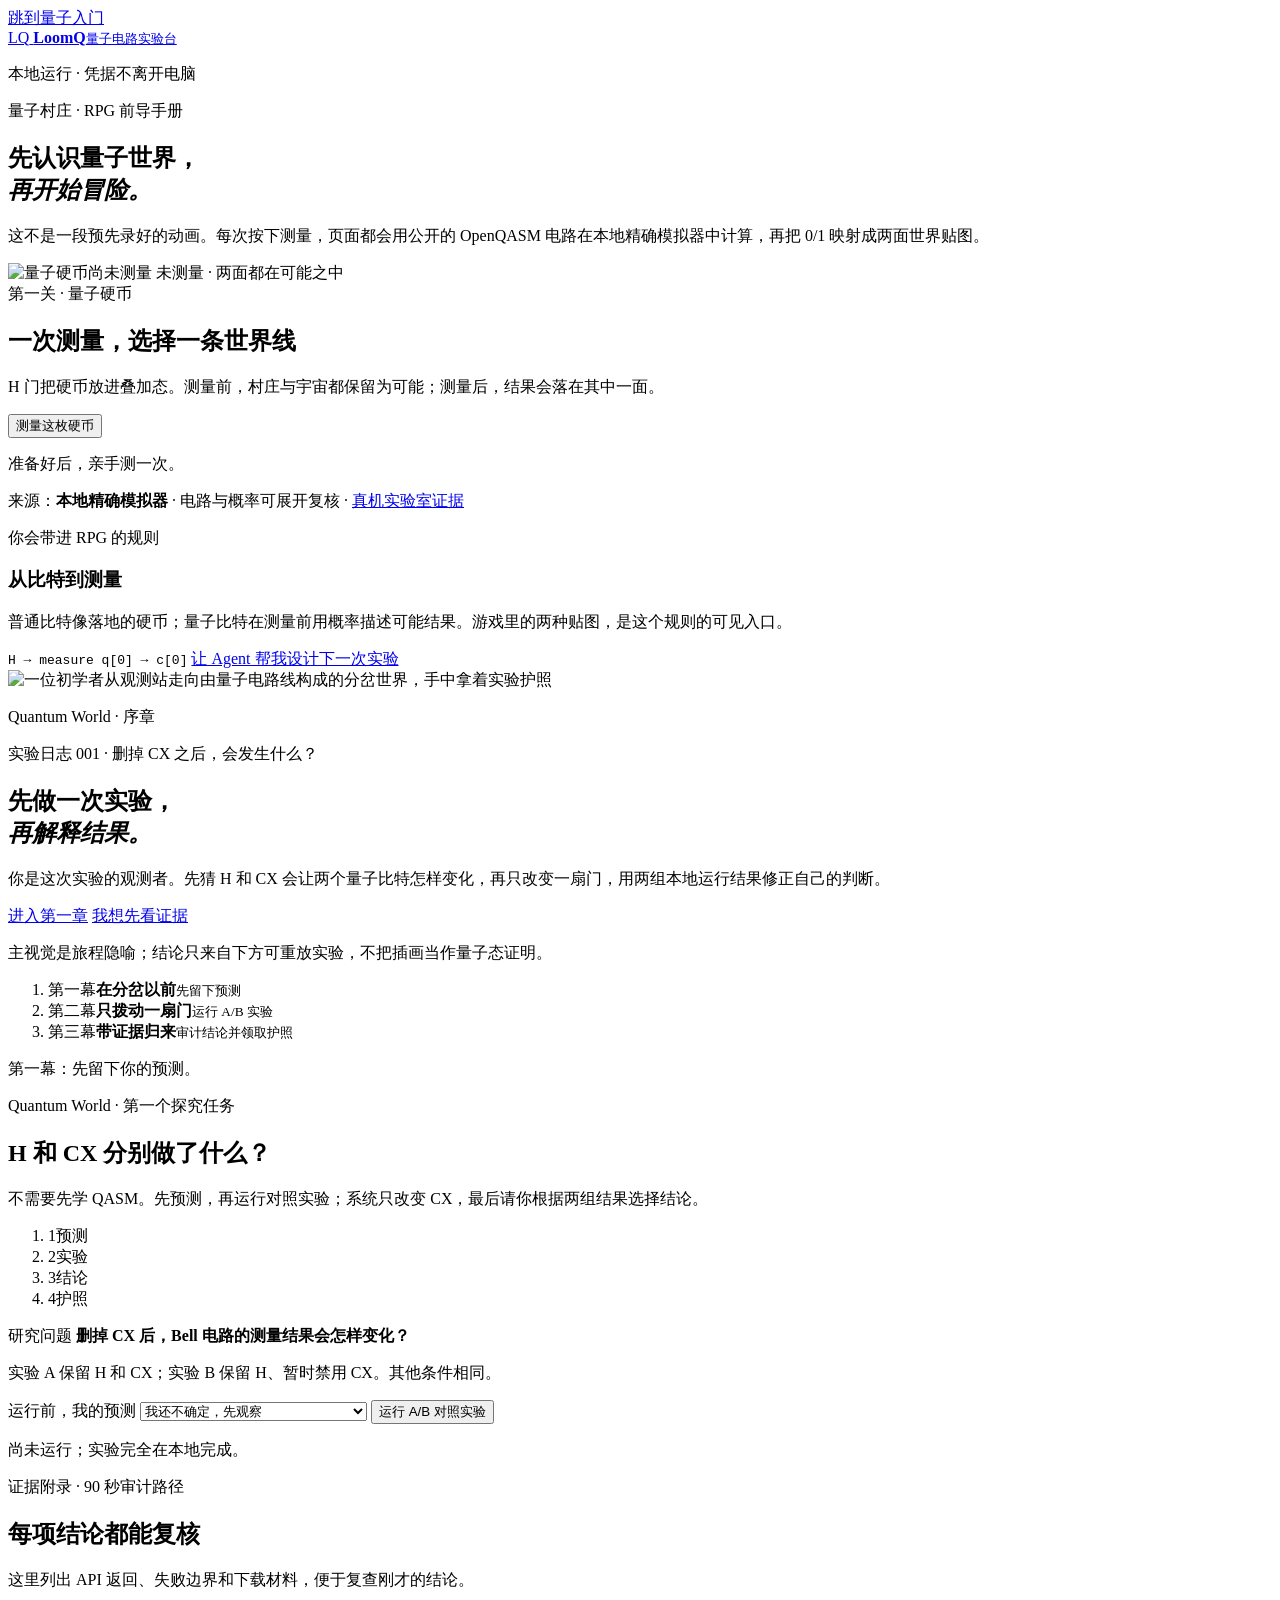
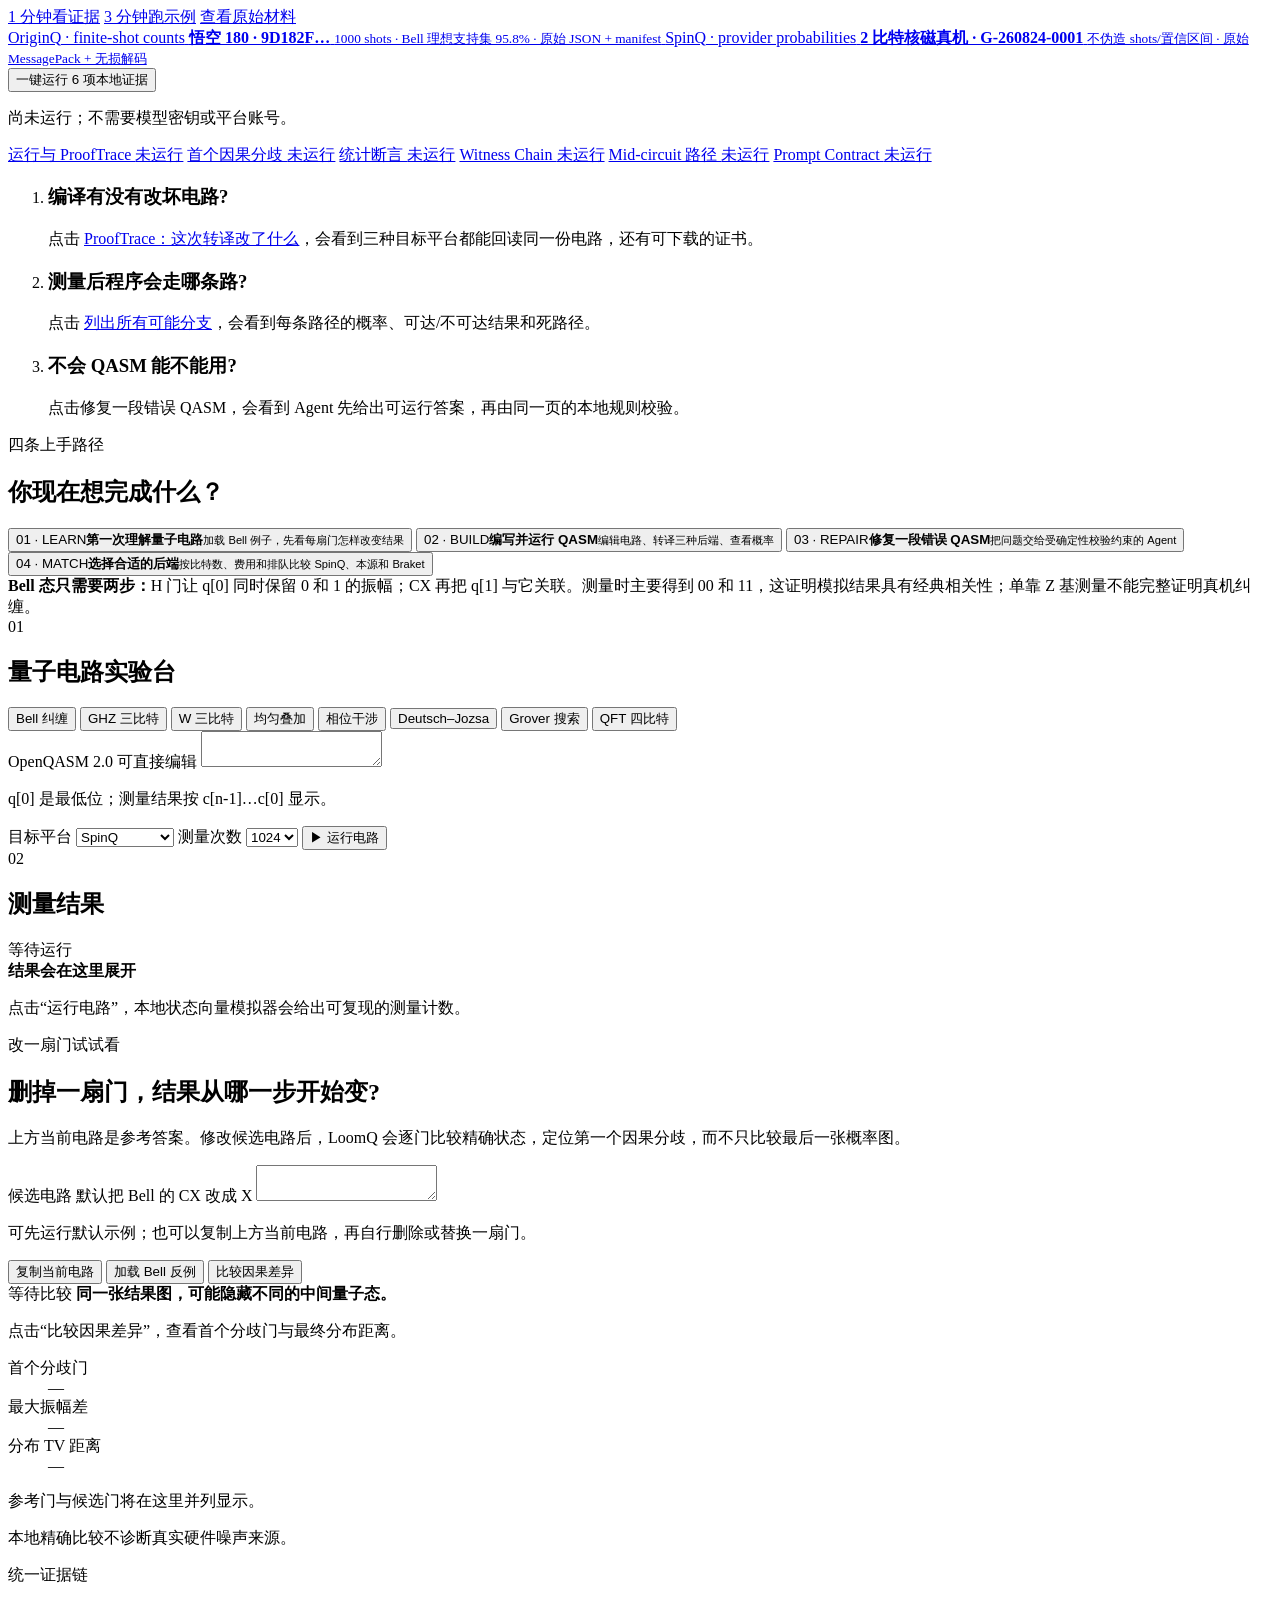
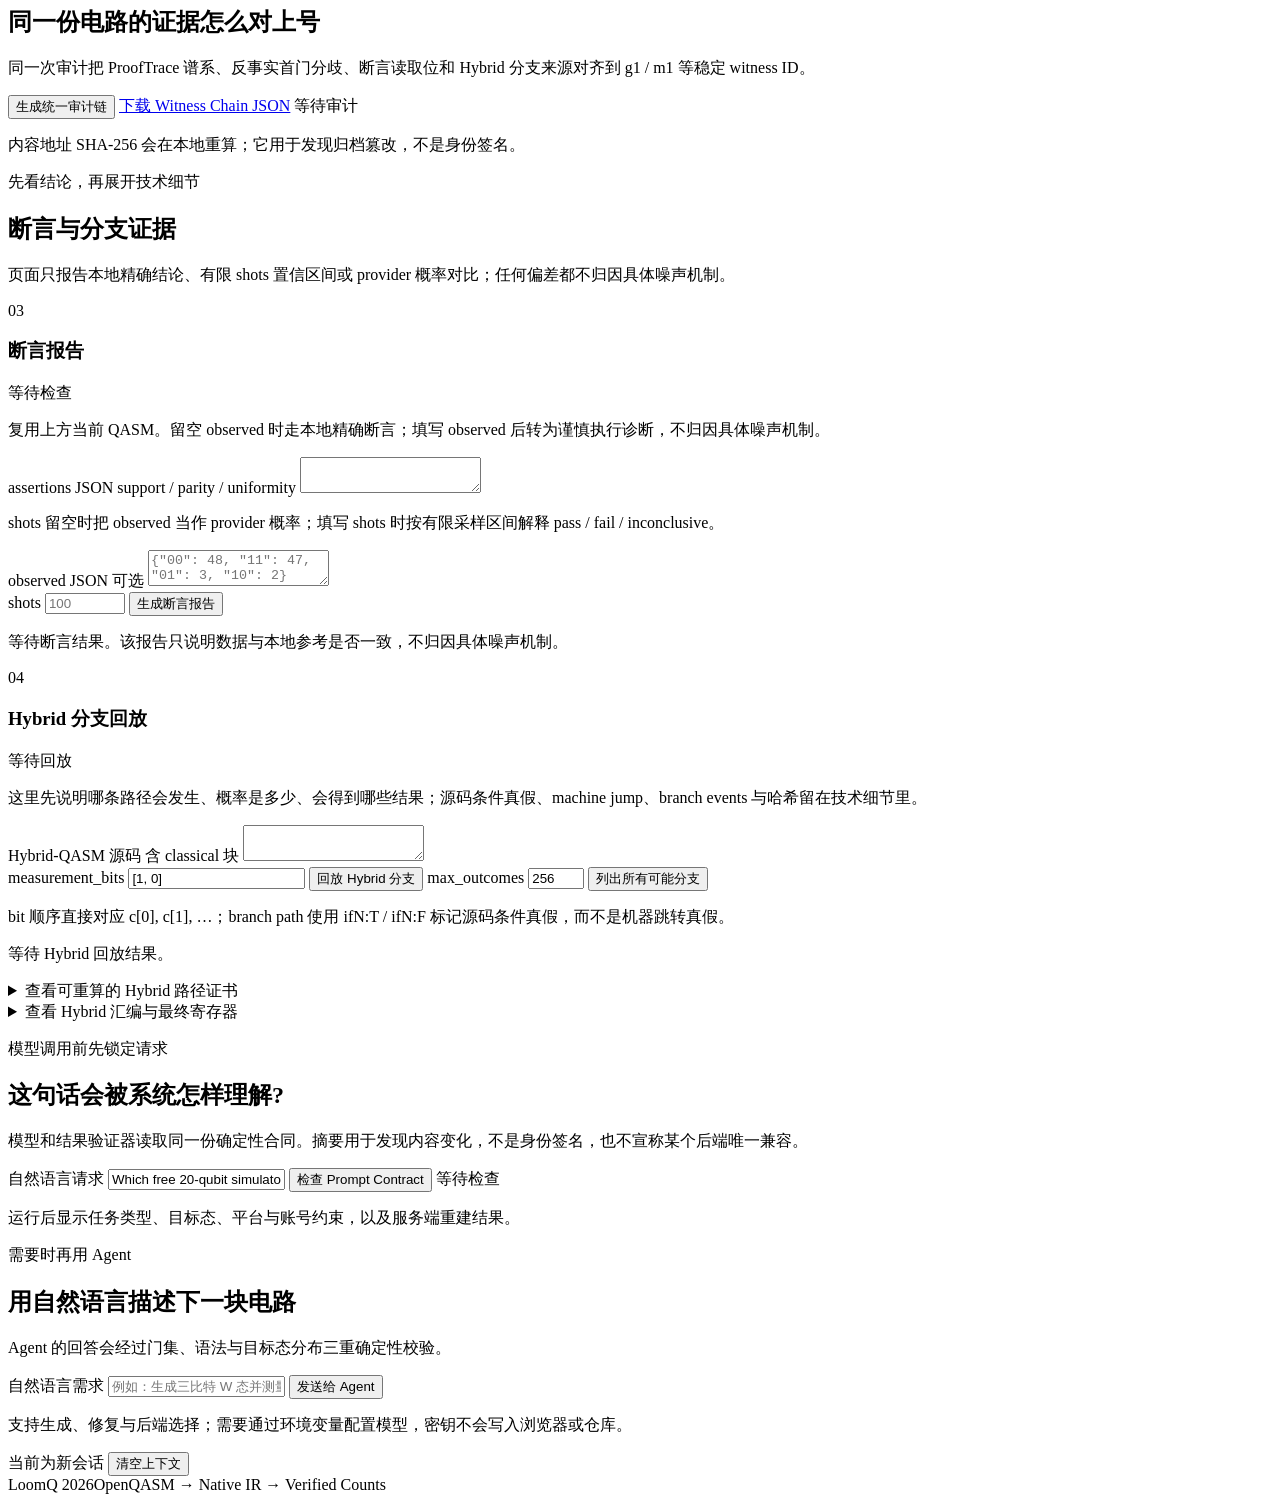
==== commit 813ba083: "Make quantum concepts the playable RPG prelude The RPG now starts with a four-lesson introduction to" ====
--- a/starter_kit/web/index.html
+++ b/starter_kit/web/index.html
@@ -3,14 +3,14 @@
 <head>
   <meta charset="utf-8">
   <meta name="viewport" content="width=device-width, initial-scale=1">
-  <meta name="description" content="Quantum Atlas · 无形世界调查局：把量子实验、推理与证据写进一段可重放的故事">
-  <title>Quantum Atlas · 无形世界调查局</title>
-  <link rel="icon" href="favicon.svg" type="image/svg+xml">
-  <link rel="stylesheet" href="styles.css">
-  <link rel="stylesheet" href="enhancements.css">
+  <meta name="description" content="LoomQ 零依赖量子电路实验台">
+  <title>LoomQ · 量子电路实验台</title>
+  <link rel="icon" href="/favicon.ico" type="image/svg+xml">
+  <link rel="stylesheet" href="/styles.css">
+  <link rel="stylesheet" href="/enhancements.css">
 </head>
 <body>
-  <a class="skip-link" href="#inquiry-world">跳到探究任务</a>
+  <a class="skip-link" href="#quantum-guide">跳到量子入门</a>
   <header class="masthead">
     <a class="brand" href="#top" aria-label="LoomQ 首页">
       <span class="brand-mark" aria-hidden="true">LQ</span>
@@ -20,64 +20,44 @@
   </header>
 
   <main id="top">
-    <section class="story-mode" aria-labelledby="story-mode-title">
-      <div class="story-mode-art">
-        <img src="assets/story/zero-point-station.png" alt="零点观测站的二维故事插图">
-        <span class="story-mode-stamp">QUANTUM ATLAS · 观测档案</span>
-      </div>
-      <div class="story-mode-copy">
-        <p class="eyebrow">Quantum Atlas · 无形世界调查局</p>
-        <p class="story-mode-kicker">序章 · 她的第八十年</p>
-        <h1 id="story-mode-title">她不是来寻找答案的，<em>她是来检查答案。</em></h1>
-        <p class="story-mode-lede">沈遥在零点观测站收到一份来自自己年轻版本的档案。系统说一切都已经预测完毕；她只相信四条规则：先留下预测，只改变一扇门，等待结果，如果证据不够就把“不够”留下。</p>
-        <div class="story-mode-ruleline" aria-label="调查规则"><span>01 先猜</span><span>02 只改一扇门</span><span>03 看首个分歧</span><span>04 再下结论</span></div>
-        <p class="story-mode-boundary">故事里的选择由实验留下证据。插画与台词不参与量子判定；真正的结果来自下面每一次本地运行、比较、推理和审计。</p>
-      </div>
-    </section>
-
-    <section class="beginner-intro" aria-labelledby="beginner-intro-title">
-      <div class="beginner-intro-copy">
-        <p class="eyebrow">第一次来量子世界？从这里开始</p>
-        <p class="beginner-tag">零基础也能直接用 · 先看小球，再看结果</p>
-        <h2 id="beginner-intro-title">从一个小球开始，<em>看懂结果。</em></h2>
-        <p>你不需要先会 QASM，也不用记住门的名字。把下面的小球当成一个“可能性”，我们只看三件事：它怎样移动、我们改了什么、最后看见了什么。</p>
-        <ol class="beginner-steps">
-          <li><b>1</b><span><strong>先观察</strong><small>小球代表一次待验证的可能性。</small></span></li>
-          <li><b>2</b><span><strong>拨动一扇门</strong><small>系统只改变一个条件，保留公平比较。</small></span></li>
-          <li><b>3</b><span><strong>看懂结果</strong><small>结果出现后，再决定你的解释是否站得住。</small></span></li>
-        </ol>
-        <a class="story-primary beginner-cta" href="#inquiry-world">我想试一次</a>
-      </div>
-      <div class="qubit-demo" aria-label="量子可能性入门动画">
-        <div class="qubit-demo-stage" data-beginner-demo tabindex="0" role="img" aria-label="小球从可能性移动到观测">
-          <span class="qubit-demo-orbit orbit-one"></span><span class="qubit-demo-orbit orbit-two"></span>
-          <span class="qubit-demo-ball" aria-hidden="true"></span>
-          <span class="qubit-demo-node node-left">可能性</span><span class="qubit-demo-node node-right">观测</span>
-          <span class="qubit-demo-gate">只改一个条件</span>
-        </div>
-        <div class="qubit-demo-caption">
-          <p><strong>动画只是比喻</strong><span>真正的答案会在后面的本地实验中产生。</span></p>
-          <button class="qubit-demo-replay" type="button" data-beginner-demo-replay>重播小球演示</button>
-        </div>
-      </div>
-    </section>
-
-    <section class="story-caseboard" aria-labelledby="caseboard-title">
-      <div class="story-caseboard-heading">
-        <div><p class="eyebrow">五份档案 · 五次回到现场</p><h2 id="caseboard-title">她的双面人生</h2></div>
-        <p>每个案件都有一个公开身份、一个隐藏身份，以及一项必须被重新检查的实验。</p>
-      </div>
-      <div class="story-case-grid">
-        <a class="story-case" data-story-case="eightieth-year" href="#inquiry-world"><img src="assets/story/eighty-years-window.png" alt="她的第八年十档案插图"><span>第一案</span><strong>她的第八十年</strong><small>数字记忆与同意</small></a>
-        <a class="story-case" data-story-case="second-badge" href="#inquiry-world"><img src="assets/story/second-badge.png" alt="第二个工牌档案插图"><span>第二案</span><strong>第二个工牌</strong><small>谁替谁签字</small></a>
-        <a class="story-case" data-story-case="inside-tide-line" href="#inquiry-world"><img src="assets/story/inside-tide-line.png" alt="潮线以内档案插图"><span>第三案</span><strong>潮线以内</strong><small>预测与被预测者</small></a>
-        <a class="story-case" data-story-case="night-grid" href="#inquiry-world"><img src="assets/story/night-grid.png" alt="电网的夜班档案插图"><span>第四案</span><strong>电网的夜班</strong><small>谁承担最优的代价</small></a>
-        <a class="story-case" data-story-case="testimony-checker" href="#evidence-map"><img src="assets/story/evidence-tower.png" alt="证词校验器档案插图"><span>第五案</span><strong>证词校验器</strong><small>不知道也要留下</small></a>
+    <section id="quantum-guide" class="quantum-guide" aria-labelledby="quantum-guide-title" tabindex="-1">
+      <div class="quantum-guide-heading">
+        <div>
+          <p class="eyebrow">量子村庄 · RPG 前导手册</p>
+          <h1 id="quantum-guide-title">先认识量子世界，<br><em>再开始冒险。</em></h1>
+          <p>这不是一段预先录好的动画。每次按下测量，页面都会用公开的 OpenQASM 电路在本地精确模拟器中计算，再把 0/1 映射成两面世界贴图。</p>
+        </div>
+        <ol id="quantum-guide-lessons" class="quantum-guide-lessons" aria-label="量子入门四课"></ol>
+      </div>
+      <div class="quantum-guide-lab">
+        <article class="quantum-guide-coin" aria-labelledby="quantum-guide-coin-title">
+          <div class="quantum-guide-face-wrap">
+            <img id="quantum-guide-face" src="/assets/quantum-guide/village-face.png" alt="量子硬币尚未测量">
+            <span id="quantum-guide-face-state" class="quantum-guide-face-state">未测量 · 两面都在可能之中</span>
+          </div>
+          <div class="quantum-guide-coin-copy">
+            <span class="inquiry-label">第一关 · 量子硬币</span>
+            <h2 id="quantum-guide-coin-title">一次测量，选择一条世界线</h2>
+            <p id="quantum-guide-copy">H 门把硬币放进叠加态。测量前，村庄与宇宙都保留为可能；测量后，结果会落在其中一面。</p>
+            <button id="quantum-guide-measure" class="primary" type="button">测量这枚硬币</button>
+            <p id="quantum-guide-status" class="quantum-guide-status" role="status" aria-live="polite">准备好后，亲手测一次。</p>
+            <p class="quantum-guide-source">来源：<strong>本地精确模拟器</strong> · 电路与概率可展开复核 · <a href="#evidence-map">真机实验室证据</a></p>
+          </div>
+        </article>
+        <aside class="quantum-guide-concept" aria-label="概念提示">
+          <span class="inquiry-label">你会带进 RPG 的规则</span>
+          <div id="quantum-guide-concept-copy">
+            <h3>从比特到测量</h3>
+            <p>普通比特像落地的硬币；量子比特在测量前用概率描述可能结果。游戏里的两种贴图，是这个规则的可见入口。</p>
+          </div>
+          <code id="quantum-guide-qasm">H → measure q[0] → c[0]</code>
+          <a class="story-secondary" href="#agent-title">让 Agent 帮我设计下一次实验</a>
+        </aside>
       </div>
     </section>
 
     <section class="story-hero" aria-labelledby="hero-title">
-      <img src="assets/quantum-world-journey.png" alt="一位初学者从观测站走向由量子电路线构成的分岔世界，手中拿着实验护照">
+      <img src="/assets/quantum-world-journey.png" alt="一位初学者从观测站走向由量子电路线构成的分岔世界，手中拿着实验护照">
       <div class="story-hero-copy">
         <p class="eyebrow">Quantum World · 序章</p>
         <p class="story-kicker">实验日志 001 · 删掉 CX 之后，会发生什么？</p>
@@ -95,32 +75,6 @@
         <li data-story-chapter="conclude" class="upcoming"><span>第三幕</span><strong>带证据归来</strong><small>审计结论并领取护照</small></li>
       </ol>
       <p id="story-progress-copy" class="story-progress-copy" role="status" aria-live="polite">第一幕：先留下你的预测。</p>
-    </section>
-
-    <section id="double-life" class="double-life" aria-labelledby="double-life-title">
-      <div class="double-life-heading">
-        <div>
-          <p class="eyebrow">双面人生 · 场景入口</p>
-          <h2 id="double-life-title">同一座村庄，两个时空。</h2>
-          <p>每个地点都有一张陆地地图和一张太空地图。进入地点后，系统先落在当前世界；随后量子叠加可能让另一张地图短暂显现。</p>
-        </div>
-        <div class="double-life-legend" aria-label="场景说明">
-          <span><i class="legend-dot earth"></i>地球现实层</span>
-          <span><i class="legend-dot cosmos"></i>量子意识层</span>
-        </div>
-      </div>
-      <div class="double-life-stage-wrap">
-        <div class="double-life-stage" data-double-life-stage data-side="earth" aria-label="双面人生场景地图">
-          <img class="double-life-layer is-visible" data-double-life-layer="earth" src="assets/story/double-life-village-earth-2d.png" alt="二维地球现实层贴图：安静村庄、道路、菜园与观测穹顶">
-          <img class="double-life-layer" data-double-life-layer="cosmos" src="assets/story/double-life-village-cosmos-2d.png" alt="二维量子意识层贴图：同一座村庄变成星云道路与发光栖居地">
-          <div class="double-life-location"><span>当前地点</span><strong data-double-life-location>静默村庄</strong><small data-double-life-side>地球现实层</small></div>
-          <div class="double-life-toast" data-double-life-toast role="status" aria-live="polite" hidden></div>
-        </div>
-        <div class="double-life-controls">
-          <div><strong data-double-life-transition>等待进入地点</strong><span data-double-life-probability>量子切换概率 38%</span></div>
-          <button id="double-life-enter" class="secondary" type="button">进入静默村庄</button>
-        </div>
-      </div>
     </section>
 
     <section id="inquiry-world" class="inquiry-world" aria-labelledby="inquiry-title" tabindex="-1">
@@ -525,7 +479,8 @@
 
   <footer><span>LoomQ 2026</span><span>OpenQASM → Native IR → Verified Counts</span></footer>
   <div id="notice" class="notice" role="status" aria-live="polite"></div>
-  <script src="inquiry.js" defer></script>
-  <script src="app.js" defer></script>
+  <script src="/inquiry.js" defer></script>
+  <script src="/quantum-guide.js" defer></script>
+  <script src="/app.js" defer></script>
 </body>
 </html>
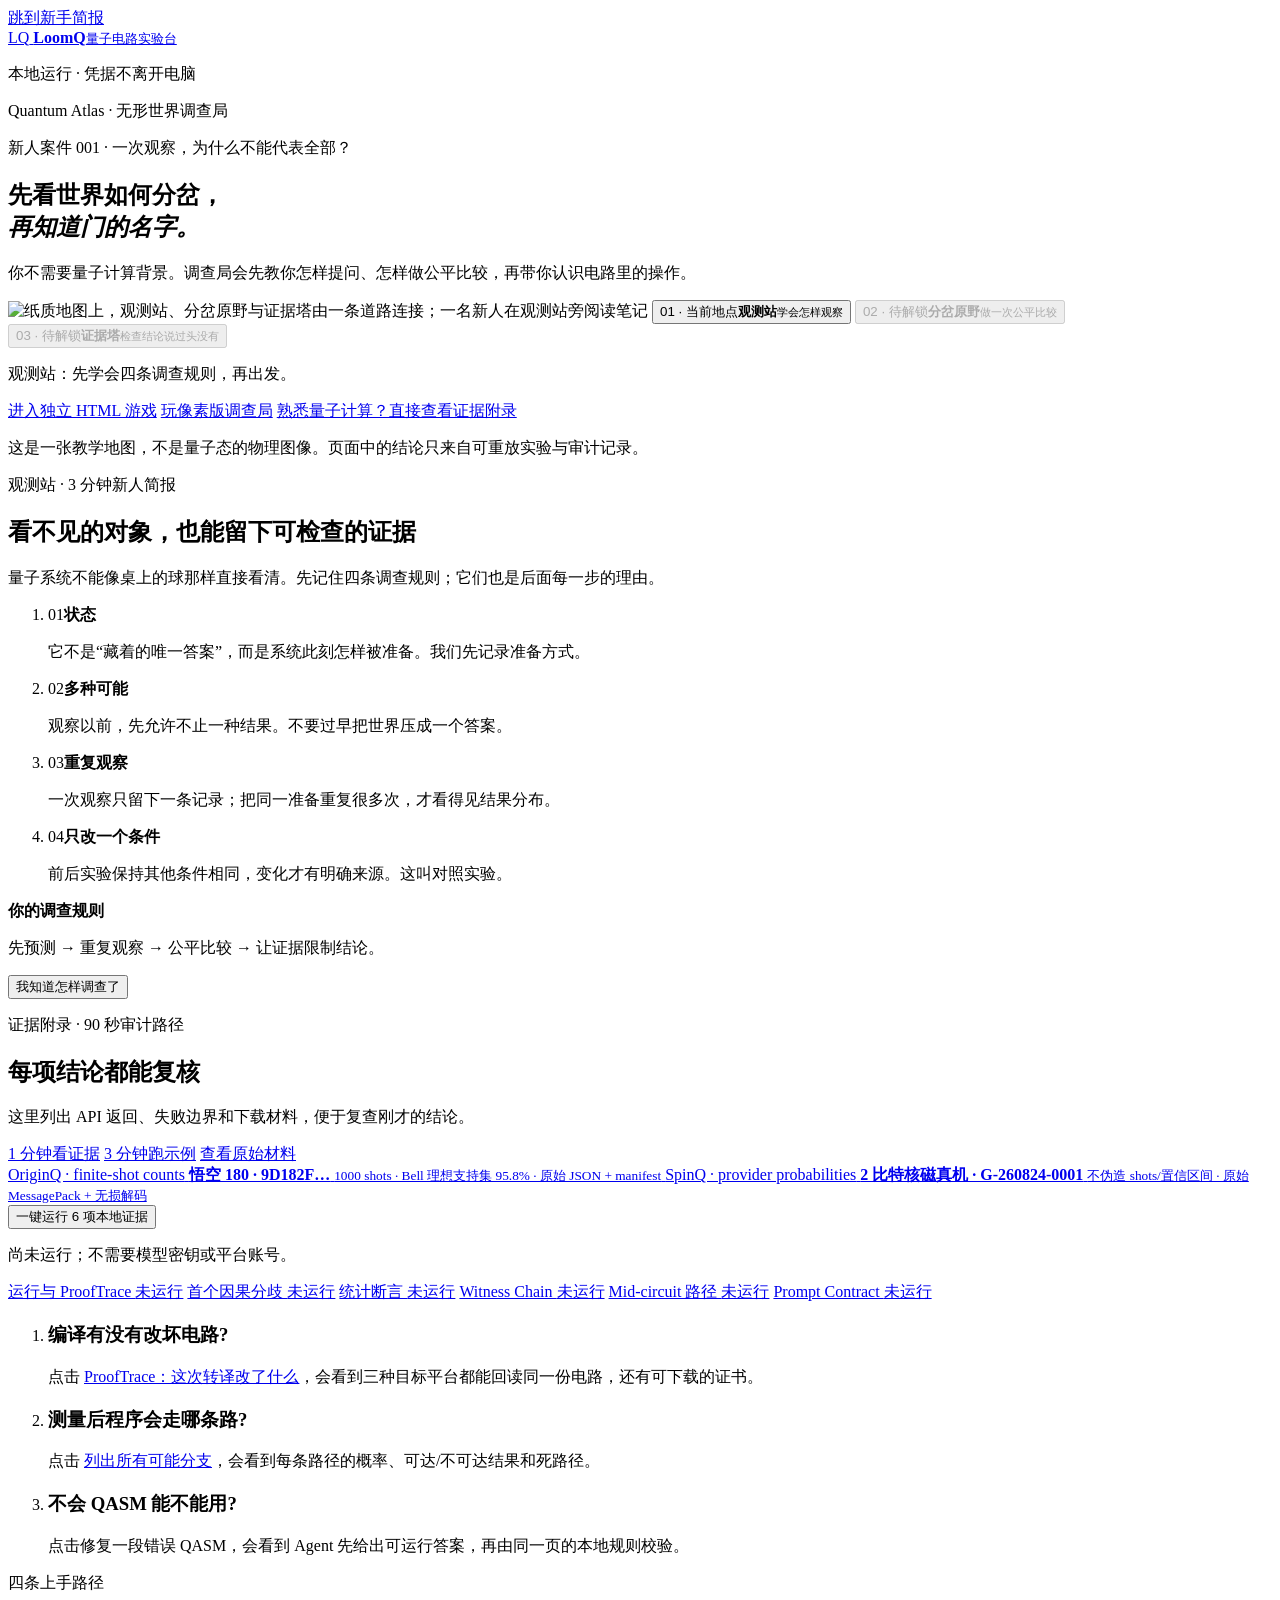
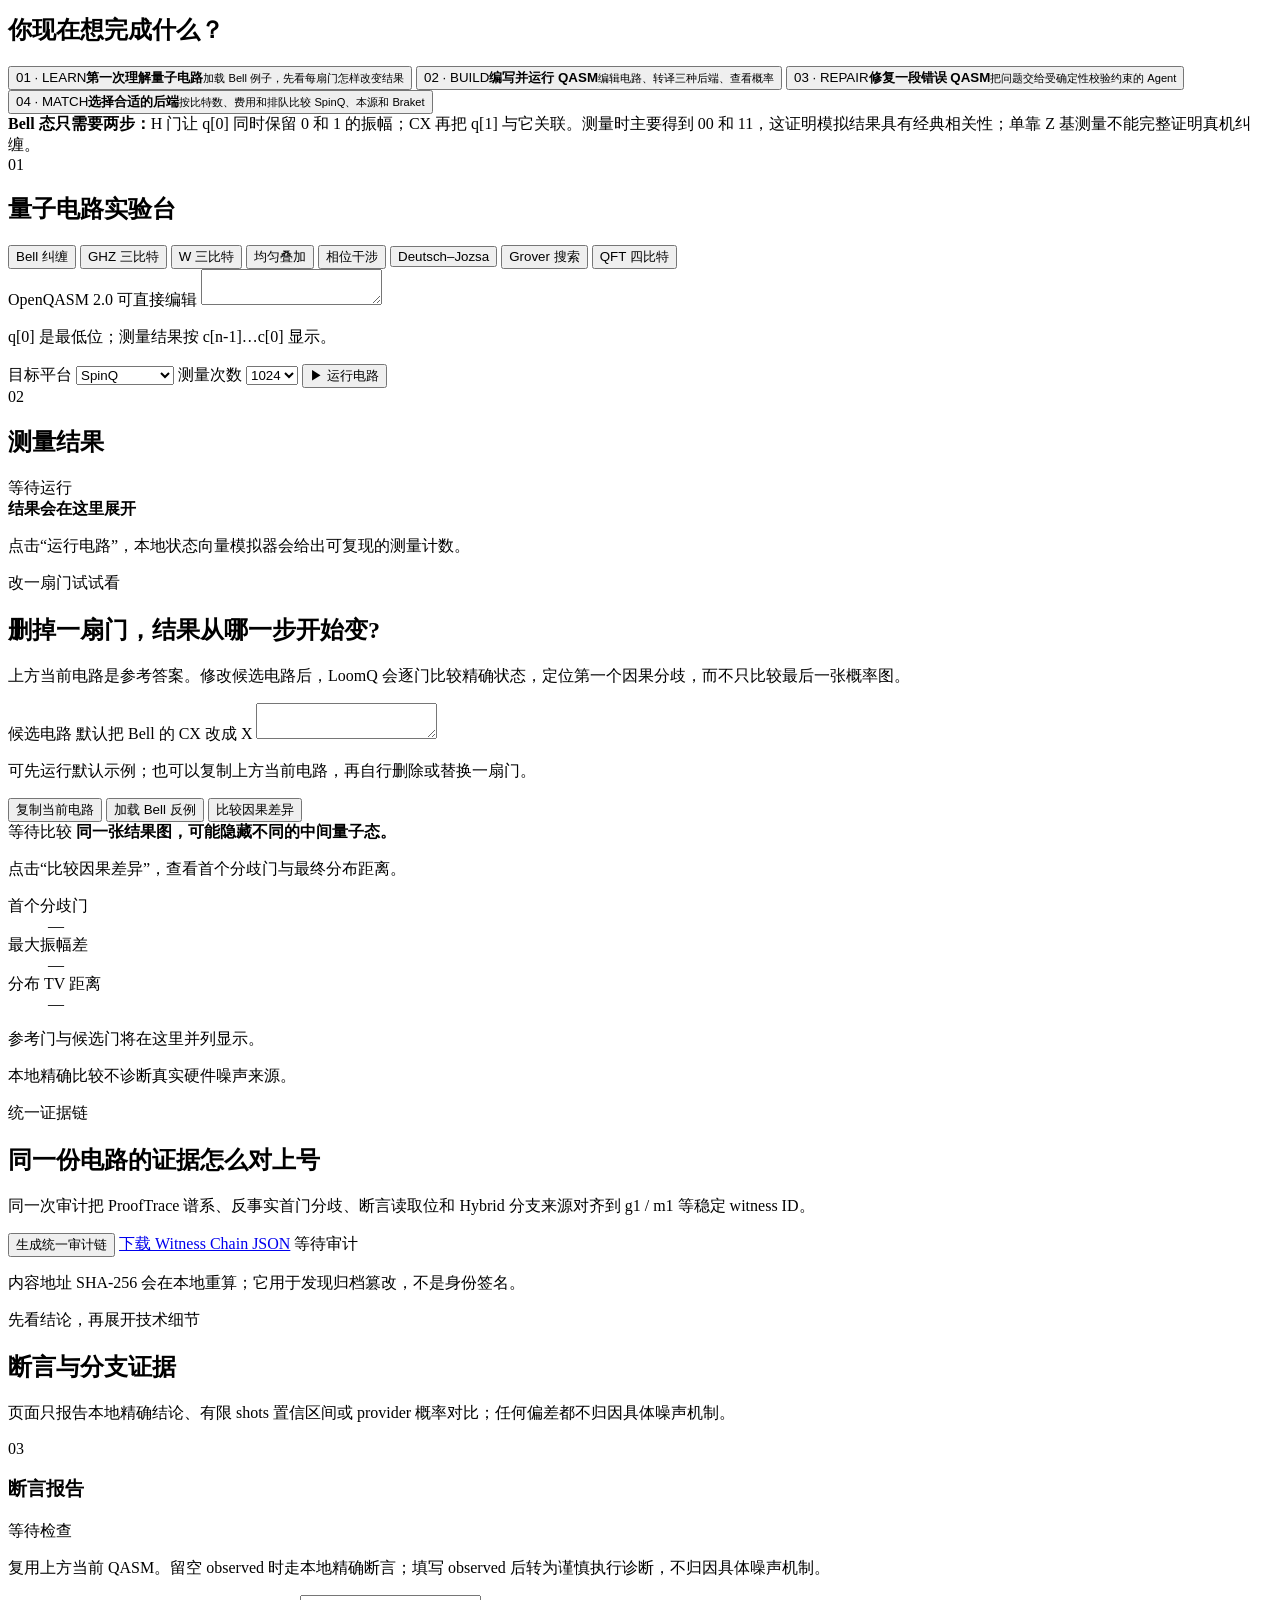
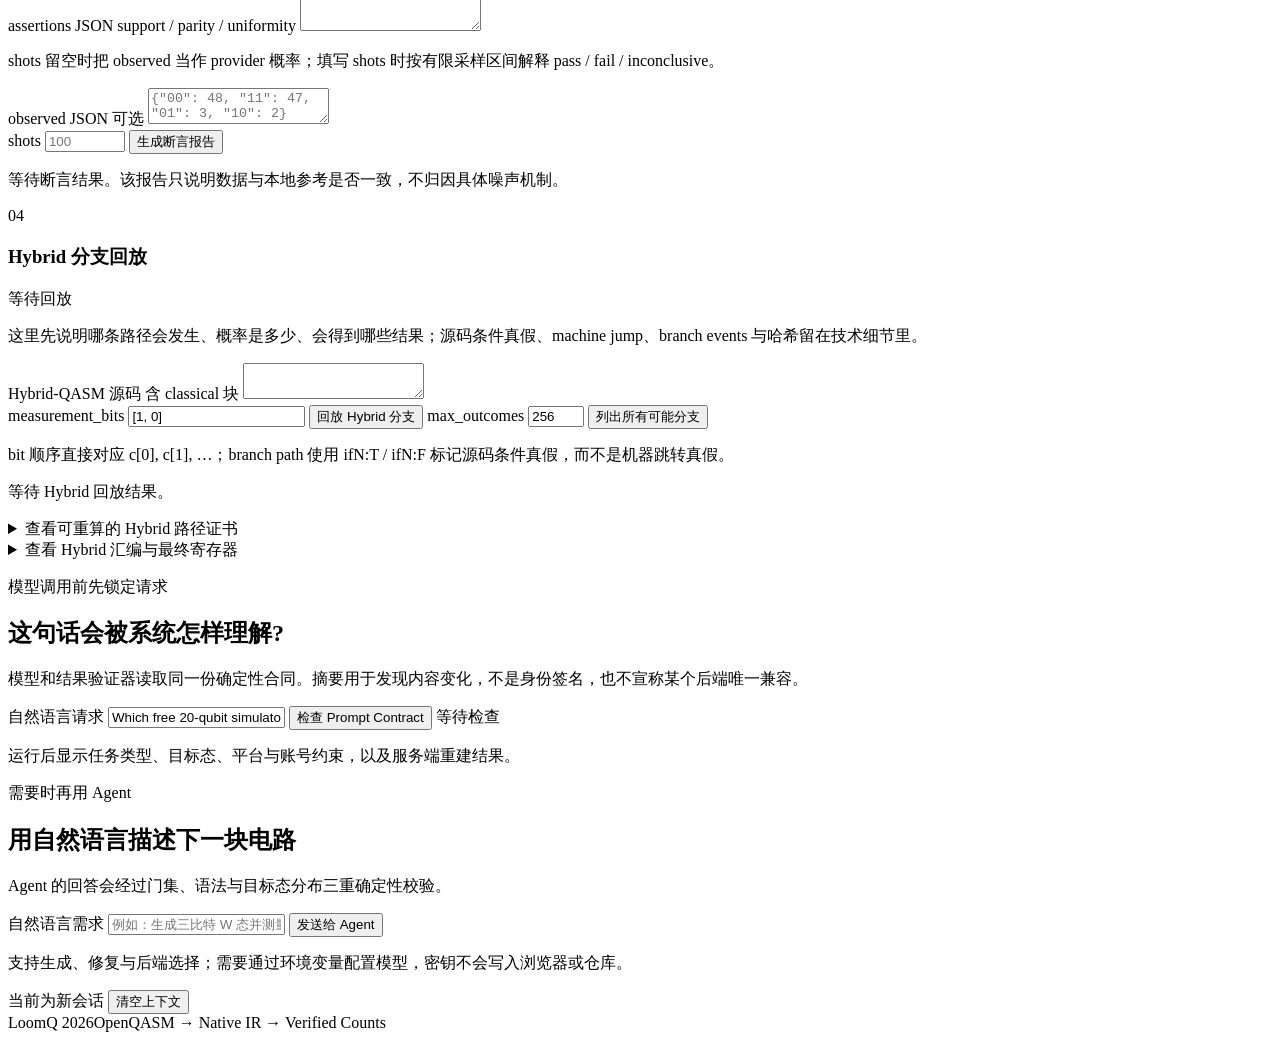
==== commit e5c84840: "Merge 992a1276268725cfaecfdeecc90b0bd820a2e232 into c71692463a165e87fb689e592dd94cd80c52f630" ====
--- a/starter_kit/web/index.html
+++ b/starter_kit/web/index.html
@@ -10,7 +10,7 @@
   <link rel="stylesheet" href="/enhancements.css">
 </head>
 <body>
-  <a class="skip-link" href="#quantum-guide">跳到量子入门</a>
+  <a class="skip-link" href="#atlas-briefing">跳到新手简报</a>
   <header class="masthead">
     <a class="brand" href="#top" aria-label="LoomQ 首页">
       <span class="brand-mark" aria-hidden="true">LQ</span>
@@ -20,69 +20,61 @@
   </header>
 
   <main id="top">
-    <section id="quantum-guide" class="quantum-guide" aria-labelledby="quantum-guide-title" tabindex="-1">
-      <div class="quantum-guide-heading">
-        <div>
-          <p class="eyebrow">量子村庄 · RPG 前导手册</p>
-          <h1 id="quantum-guide-title">先认识量子世界，<br><em>再开始冒险。</em></h1>
-          <p>这不是一段预先录好的动画。每次按下测量，页面都会用公开的 OpenQASM 电路在本地精确模拟器中计算，再把 0/1 映射成两面世界贴图。</p>
-        </div>
-        <ol id="quantum-guide-lessons" class="quantum-guide-lessons" aria-label="量子入门四课"></ol>
-      </div>
-      <div class="quantum-guide-lab">
-        <article class="quantum-guide-coin" aria-labelledby="quantum-guide-coin-title">
-          <div class="quantum-guide-face-wrap">
-            <img id="quantum-guide-face" src="/assets/quantum-guide/village-face.png" alt="量子硬币尚未测量">
-            <span id="quantum-guide-face-state" class="quantum-guide-face-state">未测量 · 两面都在可能之中</span>
-          </div>
-          <div class="quantum-guide-coin-copy">
-            <span class="inquiry-label">第一关 · 量子硬币</span>
-            <h2 id="quantum-guide-coin-title">一次测量，选择一条世界线</h2>
-            <p id="quantum-guide-copy">H 门把硬币放进叠加态。测量前，村庄与宇宙都保留为可能；测量后，结果会落在其中一面。</p>
-            <button id="quantum-guide-measure" class="primary" type="button">测量这枚硬币</button>
-            <p id="quantum-guide-status" class="quantum-guide-status" role="status" aria-live="polite">准备好后，亲手测一次。</p>
-            <p class="quantum-guide-source">来源：<strong>本地精确模拟器</strong> · 电路与概率可展开复核 · <a href="#evidence-map">真机实验室证据</a></p>
-          </div>
-        </article>
-        <aside class="quantum-guide-concept" aria-label="概念提示">
-          <span class="inquiry-label">你会带进 RPG 的规则</span>
-          <div id="quantum-guide-concept-copy">
-            <h3>从比特到测量</h3>
-            <p>普通比特像落地的硬币；量子比特在测量前用概率描述可能结果。游戏里的两种贴图，是这个规则的可见入口。</p>
-          </div>
-          <code id="quantum-guide-qasm">H → measure q[0] → c[0]</code>
-          <a class="story-secondary" href="#agent-title">让 Agent 帮我设计下一次实验</a>
-        </aside>
-      </div>
-    </section>
-
-    <section class="story-hero" aria-labelledby="hero-title">
-      <img src="/assets/quantum-world-journey.png" alt="一位初学者从观测站走向由量子电路线构成的分岔世界，手中拿着实验护照">
-      <div class="story-hero-copy">
-        <p class="eyebrow">Quantum World · 序章</p>
-        <p class="story-kicker">实验日志 001 · 删掉 CX 之后，会发生什么？</p>
-        <h1 id="hero-title">先做一次实验，<br><em>再解释结果。</em></h1>
-        <p class="intro">你是这次实验的观测者。先猜 H 和 CX 会让两个量子比特怎样变化，再只改变一扇门，用两组本地运行结果修正自己的判断。</p>
-        <nav class="story-actions" aria-label="Quantum World 快速入口">
-          <a class="story-primary" href="#inquiry-world">进入第一章</a>
-          <a class="story-secondary" href="#evidence-map">我想先看证据</a>
+    <section class="atlas-hero" aria-labelledby="hero-title">
+      <div class="atlas-intro">
+        <p class="eyebrow">Quantum Atlas · 无形世界调查局</p>
+        <p class="atlas-casefile">新人案件 001 · 一次观察，为什么不能代表全部？</p>
+        <h1 id="hero-title">先看世界如何分岔，<br><em>再知道门的名字。</em></h1>
+        <p class="intro">你不需要量子计算背景。调查局会先教你怎样提问、怎样做公平比较，再带你认识电路里的操作。</p>
+      </div>
+
+      <div id="atlas-map" class="atlas-map" aria-label="调查地图：从观测站出发，经过分岔原野，最后抵达证据塔">
+        <img src="/assets/quantum-atlas-map.png" alt="纸质地图上，观测站、分岔原野与证据塔由一条道路连接；一名新人在观测站旁阅读笔记">
+        <button class="atlas-location current observatory" type="button" data-atlas-location="observatory" data-target="#atlas-briefing" aria-current="step">
+          <span>01 · 当前地点</span><strong>观测站</strong><small>学会怎样观察</small>
+        </button>
+        <button class="atlas-location locked field" type="button" data-atlas-location="field" data-target="#inquiry-world" disabled>
+          <span>02 · 待解锁</span><strong>分岔原野</strong><small>做一次公平比较</small>
+        </button>
+        <button class="atlas-location locked archive" type="button" data-atlas-location="archive" data-target="#inquiry-audit" disabled>
+          <span>03 · 待解锁</span><strong>证据塔</strong><small>检查结论说过头没有</small>
+        </button>
+      </div>
+      <div class="atlas-statusbar">
+        <p id="atlas-progress-copy" role="status" aria-live="polite">观测站：先学会四条调查规则，再出发。</p>
+        <nav aria-label="Quantum Atlas 入口">
+          <a href="/game.html">进入独立 HTML 游戏</a>
+          <a href="/pixel.html">玩像素版调查局</a>
+          <a href="#evidence-map">熟悉量子计算？直接查看证据附录</a>
         </nav>
-        <p class="story-boundary">主视觉是旅程隐喻；结论只来自下方可重放实验，不把插画当作量子态证明。</p>
-      </div>
-      <ol id="story-chapters" class="story-chapters" aria-label="三幕探究旅程">
-        <li data-story-chapter="predict" class="current"><span>第一幕</span><strong>在分岔以前</strong><small>先留下预测</small></li>
-        <li data-story-chapter="experiment" class="upcoming"><span>第二幕</span><strong>只拨动一扇门</strong><small>运行 A/B 实验</small></li>
-        <li data-story-chapter="conclude" class="upcoming"><span>第三幕</span><strong>带证据归来</strong><small>审计结论并领取护照</small></li>
+      </div>
+      <p class="atlas-boundary">这是一张教学地图，不是量子态的物理图像。页面中的结论只来自可重放实验与审计记录。</p>
+    </section>
+
+    <section id="atlas-briefing" class="atlas-briefing" aria-labelledby="briefing-title" tabindex="-1">
+      <header>
+        <p class="eyebrow">观测站 · 3 分钟新人简报</p>
+        <h2 id="briefing-title">看不见的对象，也能留下可检查的证据</h2>
+        <p>量子系统不能像桌上的球那样直接看清。先记住四条调查规则；它们也是后面每一步的理由。</p>
+      </header>
+      <ol class="briefing-cards">
+        <li><span>01</span><strong>状态</strong><p>它不是“藏着的唯一答案”，而是系统此刻怎样被准备。我们先记录准备方式。</p></li>
+        <li><span>02</span><strong>多种可能</strong><p>观察以前，先允许不止一种结果。不要过早把世界压成一个答案。</p></li>
+        <li><span>03</span><strong>重复观察</strong><p>一次观察只留下一条记录；把同一准备重复很多次，才看得见结果分布。</p></li>
+        <li><span>04</span><strong>只改一个条件</strong><p>前后实验保持其他条件相同，变化才有明确来源。这叫对照实验。</p></li>
       </ol>
-      <p id="story-progress-copy" class="story-progress-copy" role="status" aria-live="polite">第一幕：先留下你的预测。</p>
-    </section>
-
-    <section id="inquiry-world" class="inquiry-world" aria-labelledby="inquiry-title" tabindex="-1">
+      <div class="briefing-handoff">
+        <div><strong>你的调查规则</strong><p>先预测 → 重复观察 → 公平比较 → 让证据限制结论。</p></div>
+        <button id="begin-case" class="primary" type="button">我知道怎样调查了</button>
+      </div>
+    </section>
+
+    <section id="inquiry-world" class="inquiry-world" aria-labelledby="inquiry-title" tabindex="-1" hidden>
       <div class="inquiry-heading">
         <div>
-          <p class="eyebrow">Quantum World · 第一个探究任务</p>
-          <h2 id="inquiry-title">H 和 CX 分别做了什么？</h2>
-          <p>不需要先学 QASM。先预测，再运行对照实验；系统只改变 CX，最后请你根据两组结果选择结论。</p>
+          <p class="eyebrow">分岔原野 · 第一个对照实验</p>
+          <h2 id="inquiry-title">现在再问：H 和 CX 分别做了什么？</h2>
+          <p>H 作用在第一个量子比特，CX 随后连接第二个。你不需要先学 QASM：先预测，再运行对照实验；系统只移除 CX，观察两组分布如何变化。</p>
         </div>
         <ol class="inquiry-route" aria-label="探究步骤">
           <li><span>1</span>预测</li>
@@ -277,24 +269,6 @@
               <span id="proof-status">等待证明</span>
             </summary>
             <p id="proof-scope" class="proof-scope"></p>
-            <dl class="proof-semantic">
-              <div>
-                <dt>所有基列都查过了吗？</dt>
-                <dd id="proof-semantic-basis">—</dd>
-              </div>
-              <div>
-                <dt>是不是同一个全局相位？</dt>
-                <dd id="proof-semantic-phase">—</dd>
-              </div>
-              <div>
-                <dt>最大误差有多大？</dt>
-                <dd id="proof-semantic-error">—</dd>
-              </div>
-              <div>
-                <dt>这是不是形式化证明？</dt>
-                <dd id="proof-semantic-bound">—</dd>
-              </div>
-            </dl>
             <dl class="proof-metrics">
               <div><dt>量子门</dt><dd id="proof-gates">—</dd></div>
               <div><dt>深度</dt><dd id="proof-depth">—</dd></div>
@@ -480,7 +454,6 @@
   <footer><span>LoomQ 2026</span><span>OpenQASM → Native IR → Verified Counts</span></footer>
   <div id="notice" class="notice" role="status" aria-live="polite"></div>
   <script src="/inquiry.js" defer></script>
-  <script src="/quantum-guide.js" defer></script>
   <script src="/app.js" defer></script>
 </body>
 </html>
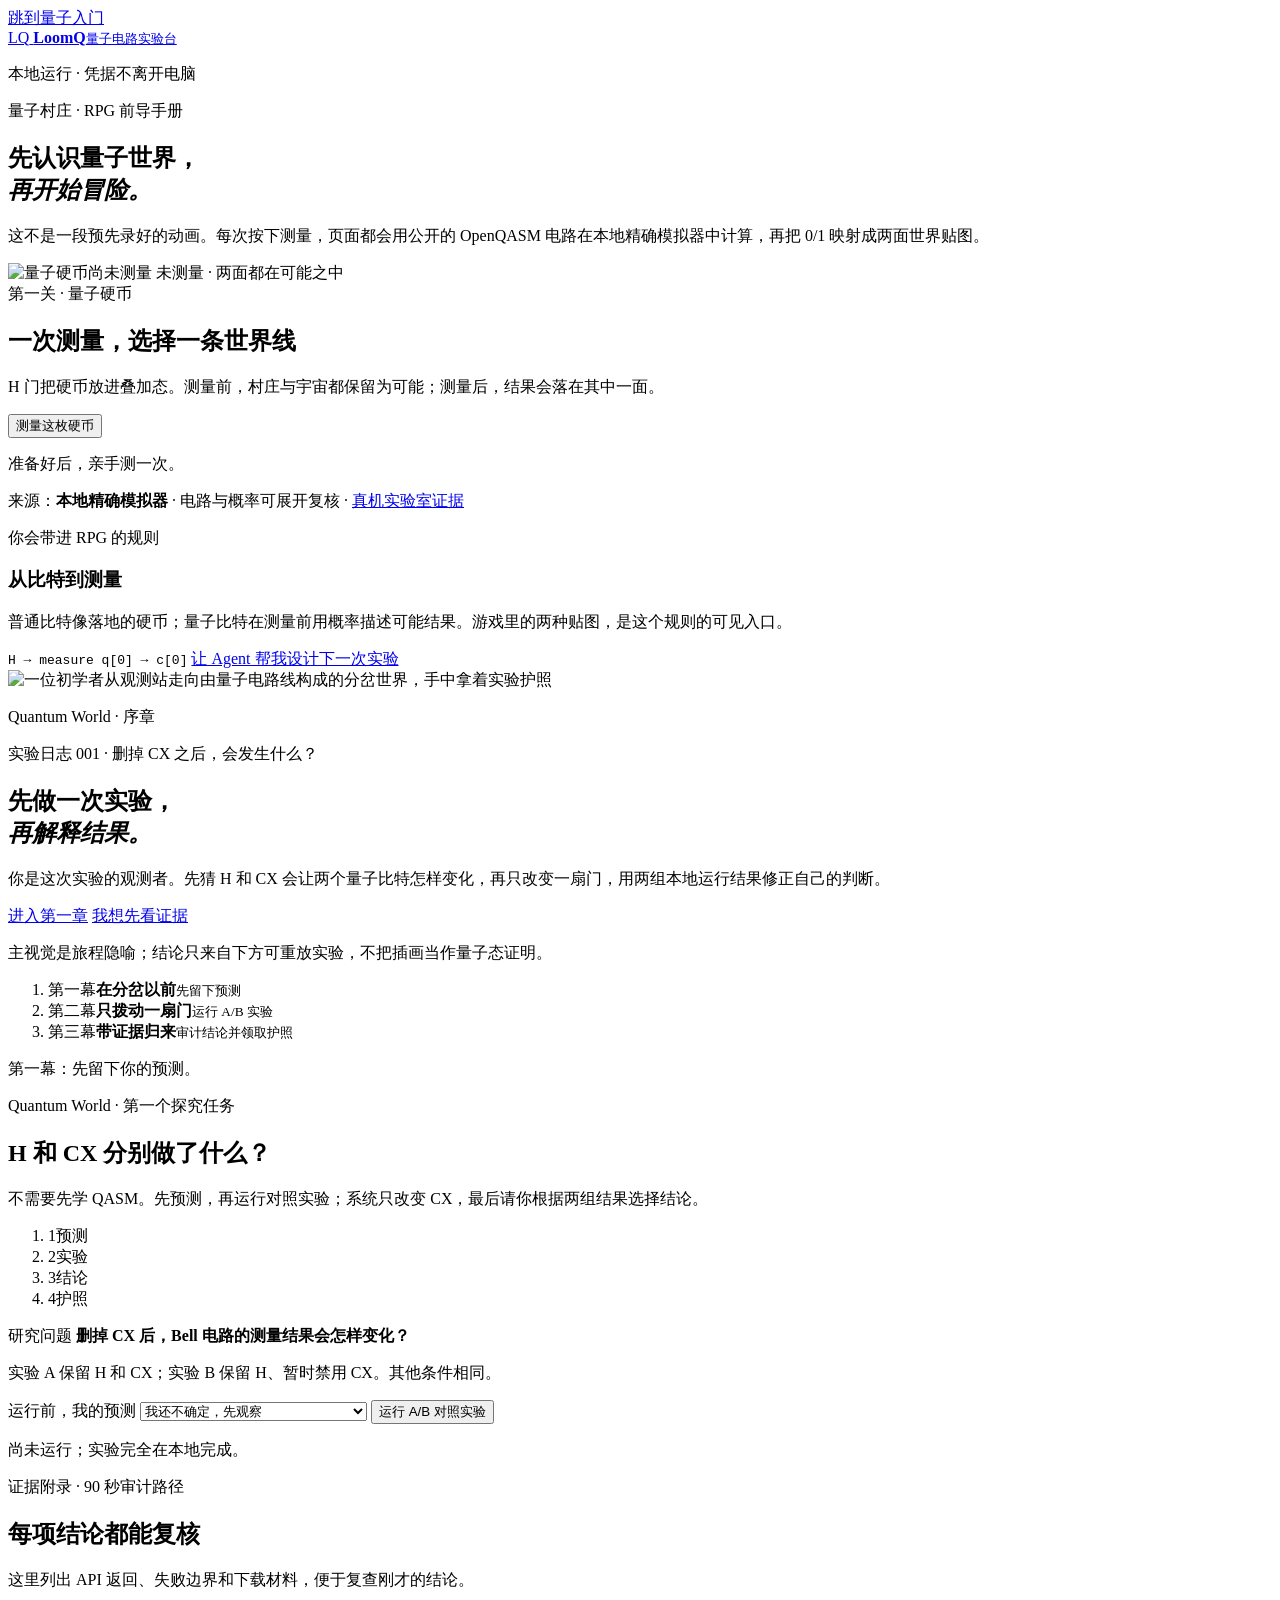
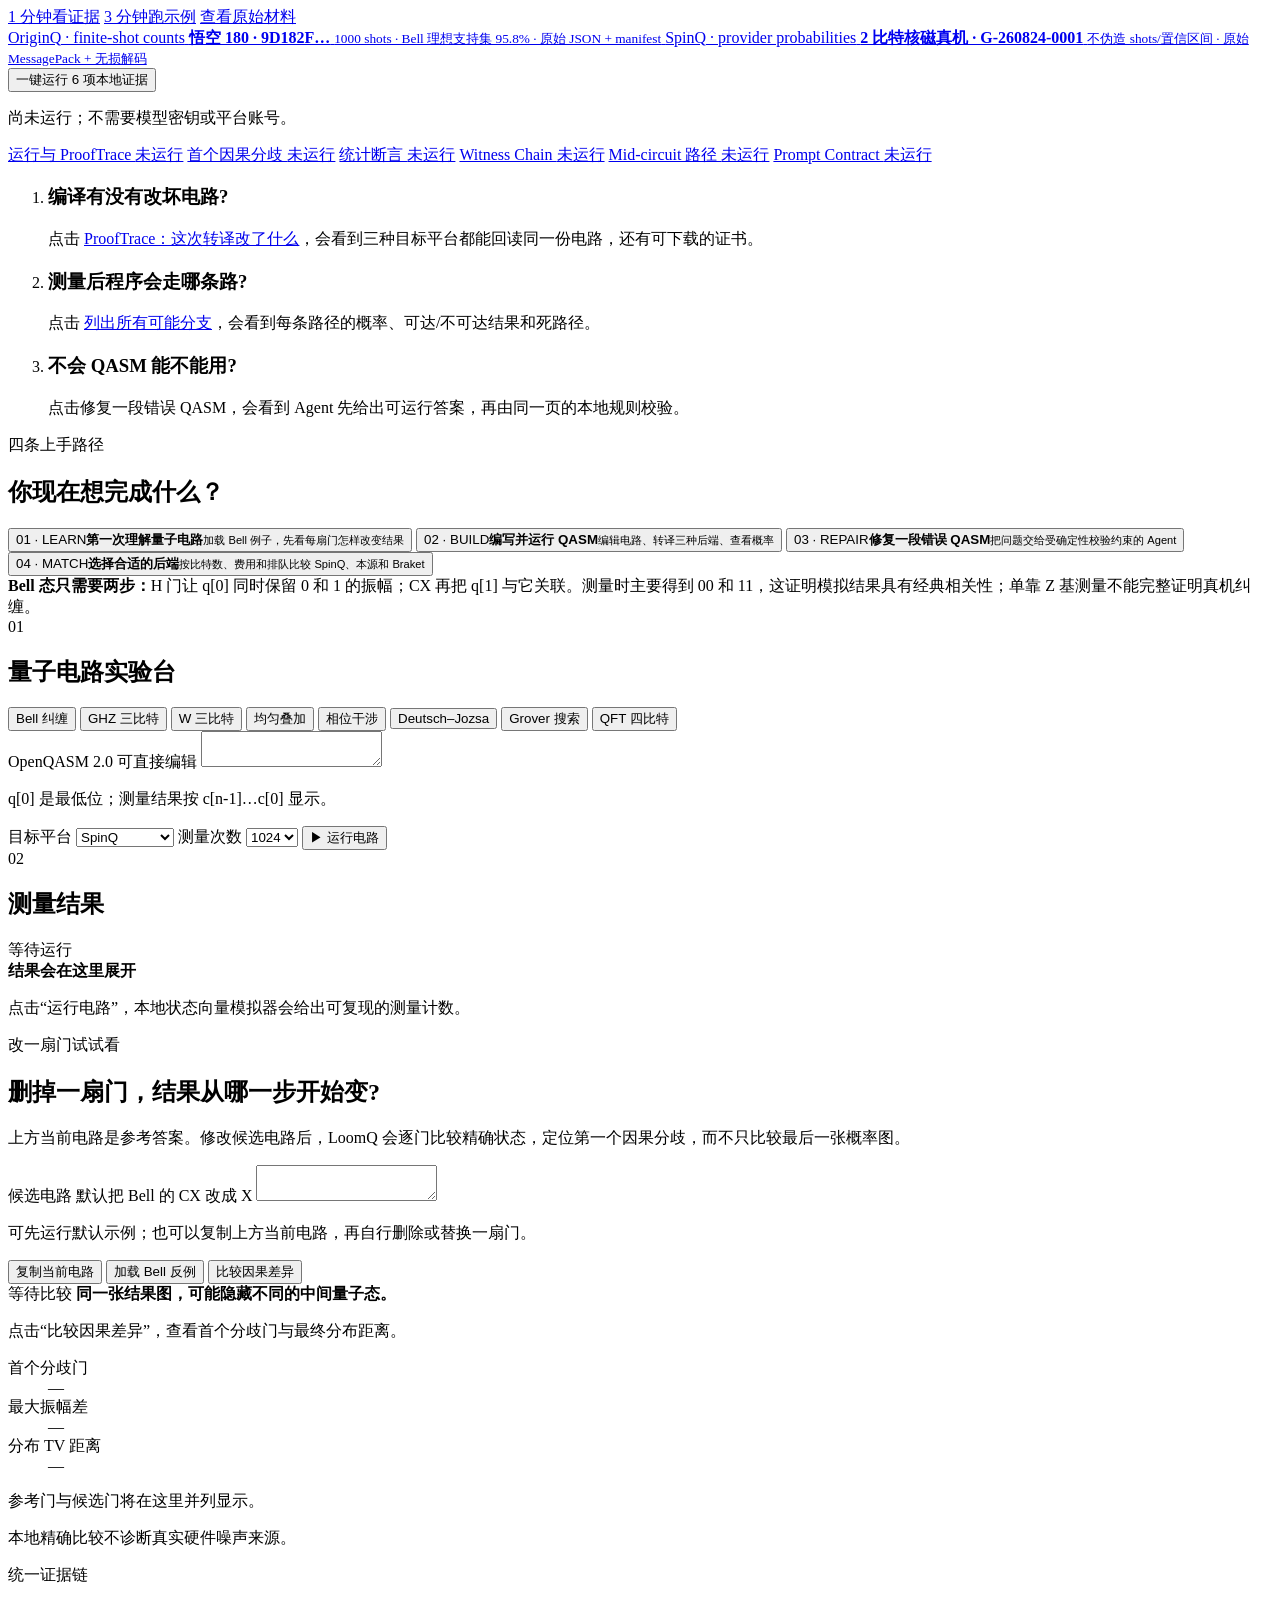
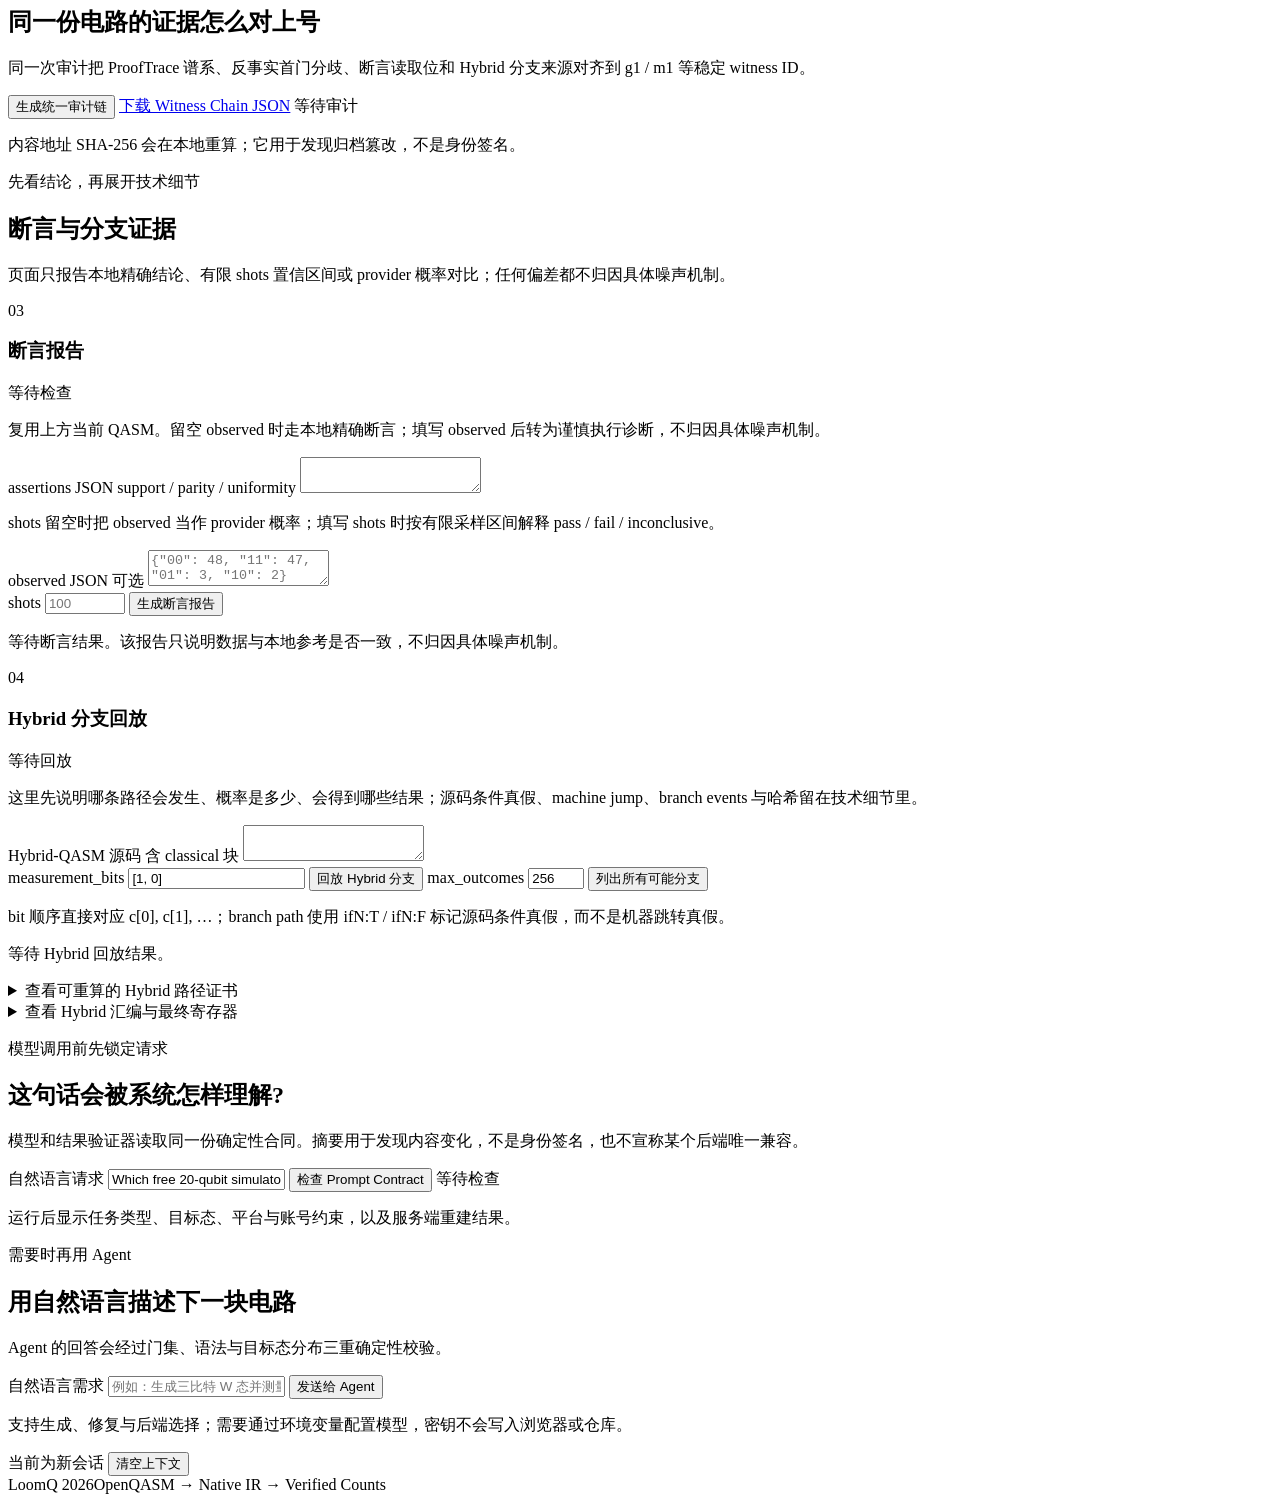
==== commit 1fb845ab: "Add quantum onboarding prelude to RPG Squash merge of the beginner quantum guide, local exact measur" ====
--- a/starter_kit/web/index.html
+++ b/starter_kit/web/index.html
@@ -10,7 +10,7 @@
   <link rel="stylesheet" href="/enhancements.css">
 </head>
 <body>
-  <a class="skip-link" href="#atlas-briefing">跳到新手简报</a>
+  <a class="skip-link" href="#quantum-guide">跳到量子入门</a>
   <header class="masthead">
     <a class="brand" href="#top" aria-label="LoomQ 首页">
       <span class="brand-mark" aria-hidden="true">LQ</span>
@@ -20,61 +20,69 @@
   </header>
 
   <main id="top">
-    <section class="atlas-hero" aria-labelledby="hero-title">
-      <div class="atlas-intro">
-        <p class="eyebrow">Quantum Atlas · 无形世界调查局</p>
-        <p class="atlas-casefile">新人案件 001 · 一次观察，为什么不能代表全部？</p>
-        <h1 id="hero-title">先看世界如何分岔，<br><em>再知道门的名字。</em></h1>
-        <p class="intro">你不需要量子计算背景。调查局会先教你怎样提问、怎样做公平比较，再带你认识电路里的操作。</p>
-      </div>
-
-      <div id="atlas-map" class="atlas-map" aria-label="调查地图：从观测站出发，经过分岔原野，最后抵达证据塔">
-        <img src="/assets/quantum-atlas-map.png" alt="纸质地图上，观测站、分岔原野与证据塔由一条道路连接；一名新人在观测站旁阅读笔记">
-        <button class="atlas-location current observatory" type="button" data-atlas-location="observatory" data-target="#atlas-briefing" aria-current="step">
-          <span>01 · 当前地点</span><strong>观测站</strong><small>学会怎样观察</small>
-        </button>
-        <button class="atlas-location locked field" type="button" data-atlas-location="field" data-target="#inquiry-world" disabled>
-          <span>02 · 待解锁</span><strong>分岔原野</strong><small>做一次公平比较</small>
-        </button>
-        <button class="atlas-location locked archive" type="button" data-atlas-location="archive" data-target="#inquiry-audit" disabled>
-          <span>03 · 待解锁</span><strong>证据塔</strong><small>检查结论说过头没有</small>
-        </button>
-      </div>
-      <div class="atlas-statusbar">
-        <p id="atlas-progress-copy" role="status" aria-live="polite">观测站：先学会四条调查规则，再出发。</p>
-        <nav aria-label="Quantum Atlas 入口">
-          <a href="/game.html">进入独立 HTML 游戏</a>
-          <a href="/pixel.html">玩像素版调查局</a>
-          <a href="#evidence-map">熟悉量子计算？直接查看证据附录</a>
+    <section id="quantum-guide" class="quantum-guide" aria-labelledby="quantum-guide-title" tabindex="-1">
+      <div class="quantum-guide-heading">
+        <div>
+          <p class="eyebrow">量子村庄 · RPG 前导手册</p>
+          <h1 id="quantum-guide-title">先认识量子世界，<br><em>再开始冒险。</em></h1>
+          <p>这不是一段预先录好的动画。每次按下测量，页面都会用公开的 OpenQASM 电路在本地精确模拟器中计算，再把 0/1 映射成两面世界贴图。</p>
+        </div>
+        <ol id="quantum-guide-lessons" class="quantum-guide-lessons" aria-label="量子入门四课"></ol>
+      </div>
+      <div class="quantum-guide-lab">
+        <article class="quantum-guide-coin" aria-labelledby="quantum-guide-coin-title">
+          <div class="quantum-guide-face-wrap">
+            <img id="quantum-guide-face" src="/assets/quantum-guide/village-face.png" alt="量子硬币尚未测量">
+            <span id="quantum-guide-face-state" class="quantum-guide-face-state">未测量 · 两面都在可能之中</span>
+          </div>
+          <div class="quantum-guide-coin-copy">
+            <span class="inquiry-label">第一关 · 量子硬币</span>
+            <h2 id="quantum-guide-coin-title">一次测量，选择一条世界线</h2>
+            <p id="quantum-guide-copy">H 门把硬币放进叠加态。测量前，村庄与宇宙都保留为可能；测量后，结果会落在其中一面。</p>
+            <button id="quantum-guide-measure" class="primary" type="button">测量这枚硬币</button>
+            <p id="quantum-guide-status" class="quantum-guide-status" role="status" aria-live="polite">准备好后，亲手测一次。</p>
+            <p class="quantum-guide-source">来源：<strong>本地精确模拟器</strong> · 电路与概率可展开复核 · <a href="#evidence-map">真机实验室证据</a></p>
+          </div>
+        </article>
+        <aside class="quantum-guide-concept" aria-label="概念提示">
+          <span class="inquiry-label">你会带进 RPG 的规则</span>
+          <div id="quantum-guide-concept-copy">
+            <h3>从比特到测量</h3>
+            <p>普通比特像落地的硬币；量子比特在测量前用概率描述可能结果。游戏里的两种贴图，是这个规则的可见入口。</p>
+          </div>
+          <code id="quantum-guide-qasm">H → measure q[0] → c[0]</code>
+          <a class="story-secondary" href="#agent-title">让 Agent 帮我设计下一次实验</a>
+        </aside>
+      </div>
+    </section>
+
+    <section class="story-hero" aria-labelledby="hero-title">
+      <img src="/assets/quantum-world-journey.png" alt="一位初学者从观测站走向由量子电路线构成的分岔世界，手中拿着实验护照">
+      <div class="story-hero-copy">
+        <p class="eyebrow">Quantum World · 序章</p>
+        <p class="story-kicker">实验日志 001 · 删掉 CX 之后，会发生什么？</p>
+        <h1 id="hero-title">先做一次实验，<br><em>再解释结果。</em></h1>
+        <p class="intro">你是这次实验的观测者。先猜 H 和 CX 会让两个量子比特怎样变化，再只改变一扇门，用两组本地运行结果修正自己的判断。</p>
+        <nav class="story-actions" aria-label="Quantum World 快速入口">
+          <a class="story-primary" href="#inquiry-world">进入第一章</a>
+          <a class="story-secondary" href="#evidence-map">我想先看证据</a>
         </nav>
-      </div>
-      <p class="atlas-boundary">这是一张教学地图，不是量子态的物理图像。页面中的结论只来自可重放实验与审计记录。</p>
-    </section>
-
-    <section id="atlas-briefing" class="atlas-briefing" aria-labelledby="briefing-title" tabindex="-1">
-      <header>
-        <p class="eyebrow">观测站 · 3 分钟新人简报</p>
-        <h2 id="briefing-title">看不见的对象，也能留下可检查的证据</h2>
-        <p>量子系统不能像桌上的球那样直接看清。先记住四条调查规则；它们也是后面每一步的理由。</p>
-      </header>
-      <ol class="briefing-cards">
-        <li><span>01</span><strong>状态</strong><p>它不是“藏着的唯一答案”，而是系统此刻怎样被准备。我们先记录准备方式。</p></li>
-        <li><span>02</span><strong>多种可能</strong><p>观察以前，先允许不止一种结果。不要过早把世界压成一个答案。</p></li>
-        <li><span>03</span><strong>重复观察</strong><p>一次观察只留下一条记录；把同一准备重复很多次，才看得见结果分布。</p></li>
-        <li><span>04</span><strong>只改一个条件</strong><p>前后实验保持其他条件相同，变化才有明确来源。这叫对照实验。</p></li>
+        <p class="story-boundary">主视觉是旅程隐喻；结论只来自下方可重放实验，不把插画当作量子态证明。</p>
+      </div>
+      <ol id="story-chapters" class="story-chapters" aria-label="三幕探究旅程">
+        <li data-story-chapter="predict" class="current"><span>第一幕</span><strong>在分岔以前</strong><small>先留下预测</small></li>
+        <li data-story-chapter="experiment" class="upcoming"><span>第二幕</span><strong>只拨动一扇门</strong><small>运行 A/B 实验</small></li>
+        <li data-story-chapter="conclude" class="upcoming"><span>第三幕</span><strong>带证据归来</strong><small>审计结论并领取护照</small></li>
       </ol>
-      <div class="briefing-handoff">
-        <div><strong>你的调查规则</strong><p>先预测 → 重复观察 → 公平比较 → 让证据限制结论。</p></div>
-        <button id="begin-case" class="primary" type="button">我知道怎样调查了</button>
-      </div>
-    </section>
-
-    <section id="inquiry-world" class="inquiry-world" aria-labelledby="inquiry-title" tabindex="-1" hidden>
+      <p id="story-progress-copy" class="story-progress-copy" role="status" aria-live="polite">第一幕：先留下你的预测。</p>
+    </section>
+
+    <section id="inquiry-world" class="inquiry-world" aria-labelledby="inquiry-title" tabindex="-1">
       <div class="inquiry-heading">
         <div>
-          <p class="eyebrow">分岔原野 · 第一个对照实验</p>
-          <h2 id="inquiry-title">现在再问：H 和 CX 分别做了什么？</h2>
-          <p>H 作用在第一个量子比特，CX 随后连接第二个。你不需要先学 QASM：先预测，再运行对照实验；系统只移除 CX，观察两组分布如何变化。</p>
+          <p class="eyebrow">Quantum World · 第一个探究任务</p>
+          <h2 id="inquiry-title">H 和 CX 分别做了什么？</h2>
+          <p>不需要先学 QASM。先预测，再运行对照实验；系统只改变 CX，最后请你根据两组结果选择结论。</p>
         </div>
         <ol class="inquiry-route" aria-label="探究步骤">
           <li><span>1</span>预测</li>
@@ -269,6 +277,24 @@
               <span id="proof-status">等待证明</span>
             </summary>
             <p id="proof-scope" class="proof-scope"></p>
+            <dl class="proof-semantic">
+              <div>
+                <dt>所有基列都查过了吗？</dt>
+                <dd id="proof-semantic-basis">—</dd>
+              </div>
+              <div>
+                <dt>是不是同一个全局相位？</dt>
+                <dd id="proof-semantic-phase">—</dd>
+              </div>
+              <div>
+                <dt>最大误差有多大？</dt>
+                <dd id="proof-semantic-error">—</dd>
+              </div>
+              <div>
+                <dt>这是不是形式化证明？</dt>
+                <dd id="proof-semantic-bound">—</dd>
+              </div>
+            </dl>
             <dl class="proof-metrics">
               <div><dt>量子门</dt><dd id="proof-gates">—</dd></div>
               <div><dt>深度</dt><dd id="proof-depth">—</dd></div>
@@ -454,6 +480,7 @@
   <footer><span>LoomQ 2026</span><span>OpenQASM → Native IR → Verified Counts</span></footer>
   <div id="notice" class="notice" role="status" aria-live="polite"></div>
   <script src="/inquiry.js" defer></script>
+  <script src="/quantum-guide.js" defer></script>
   <script src="/app.js" defer></script>
 </body>
 </html>
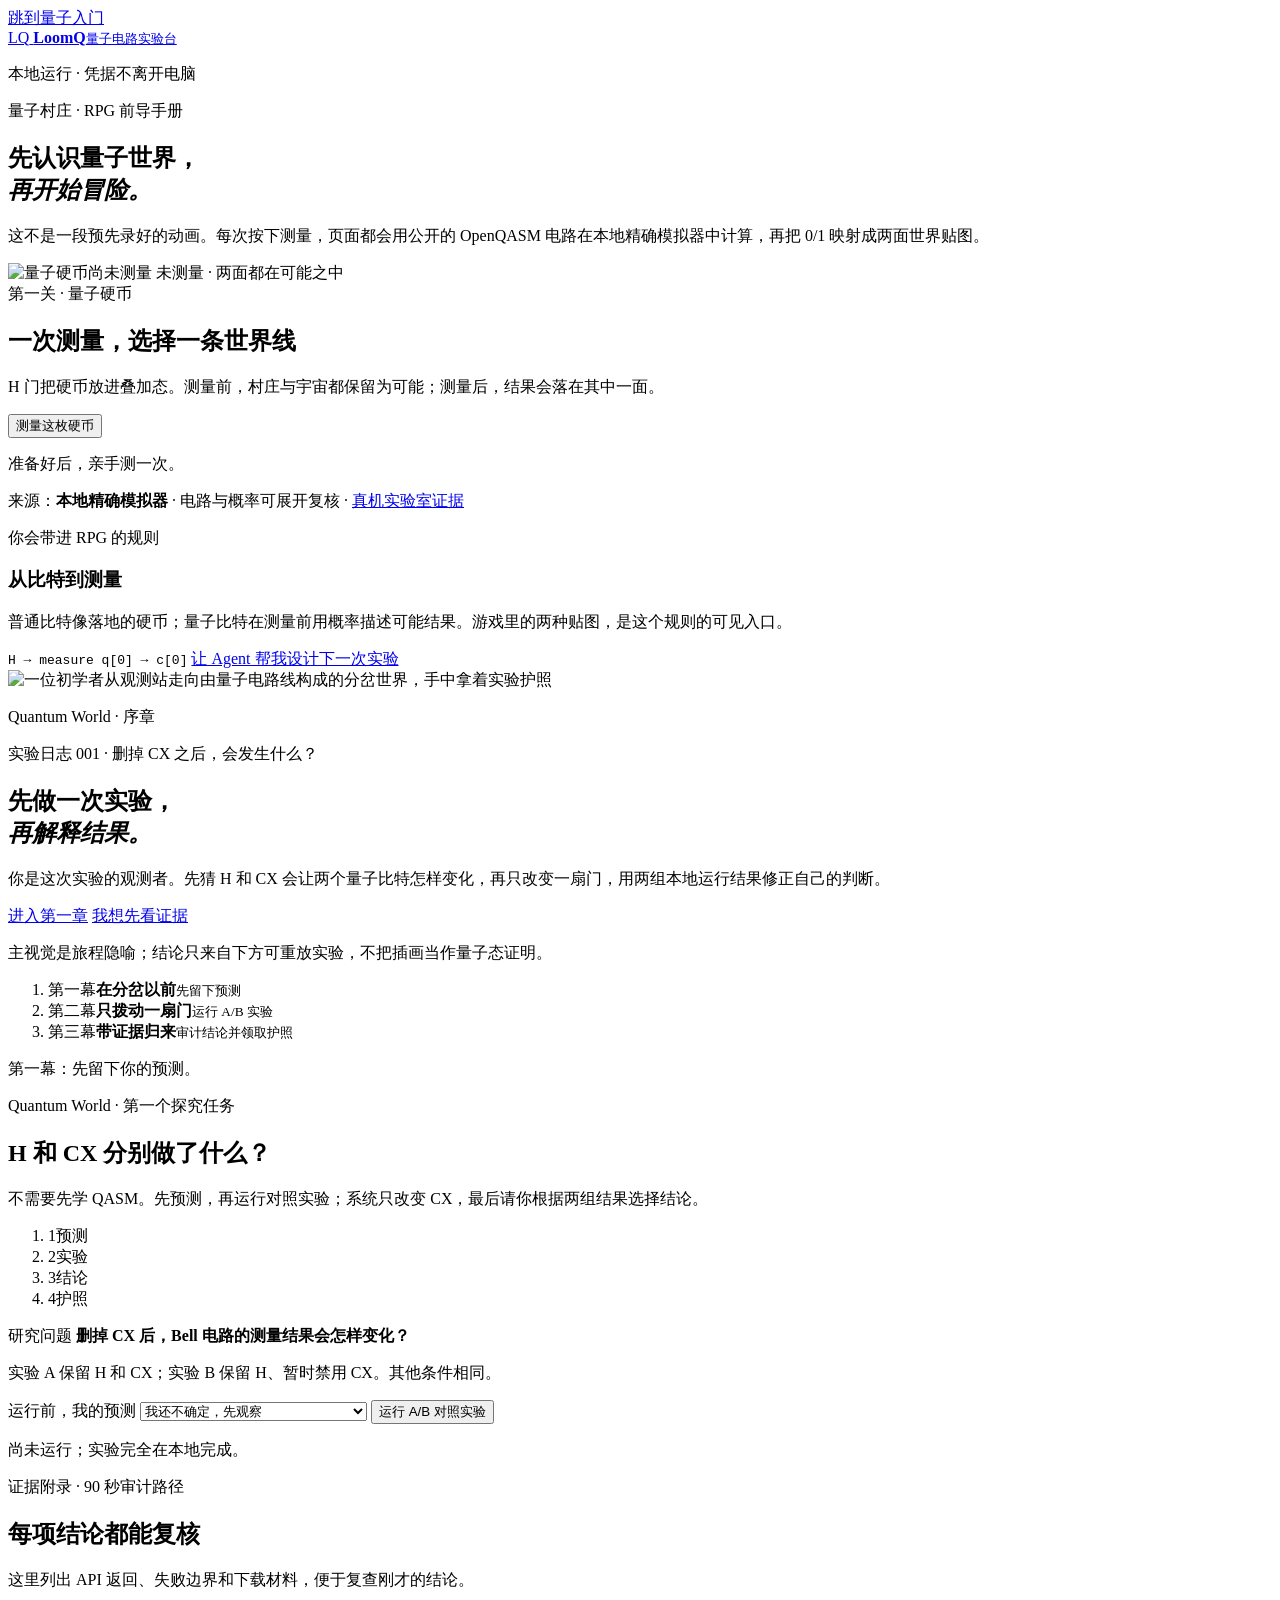
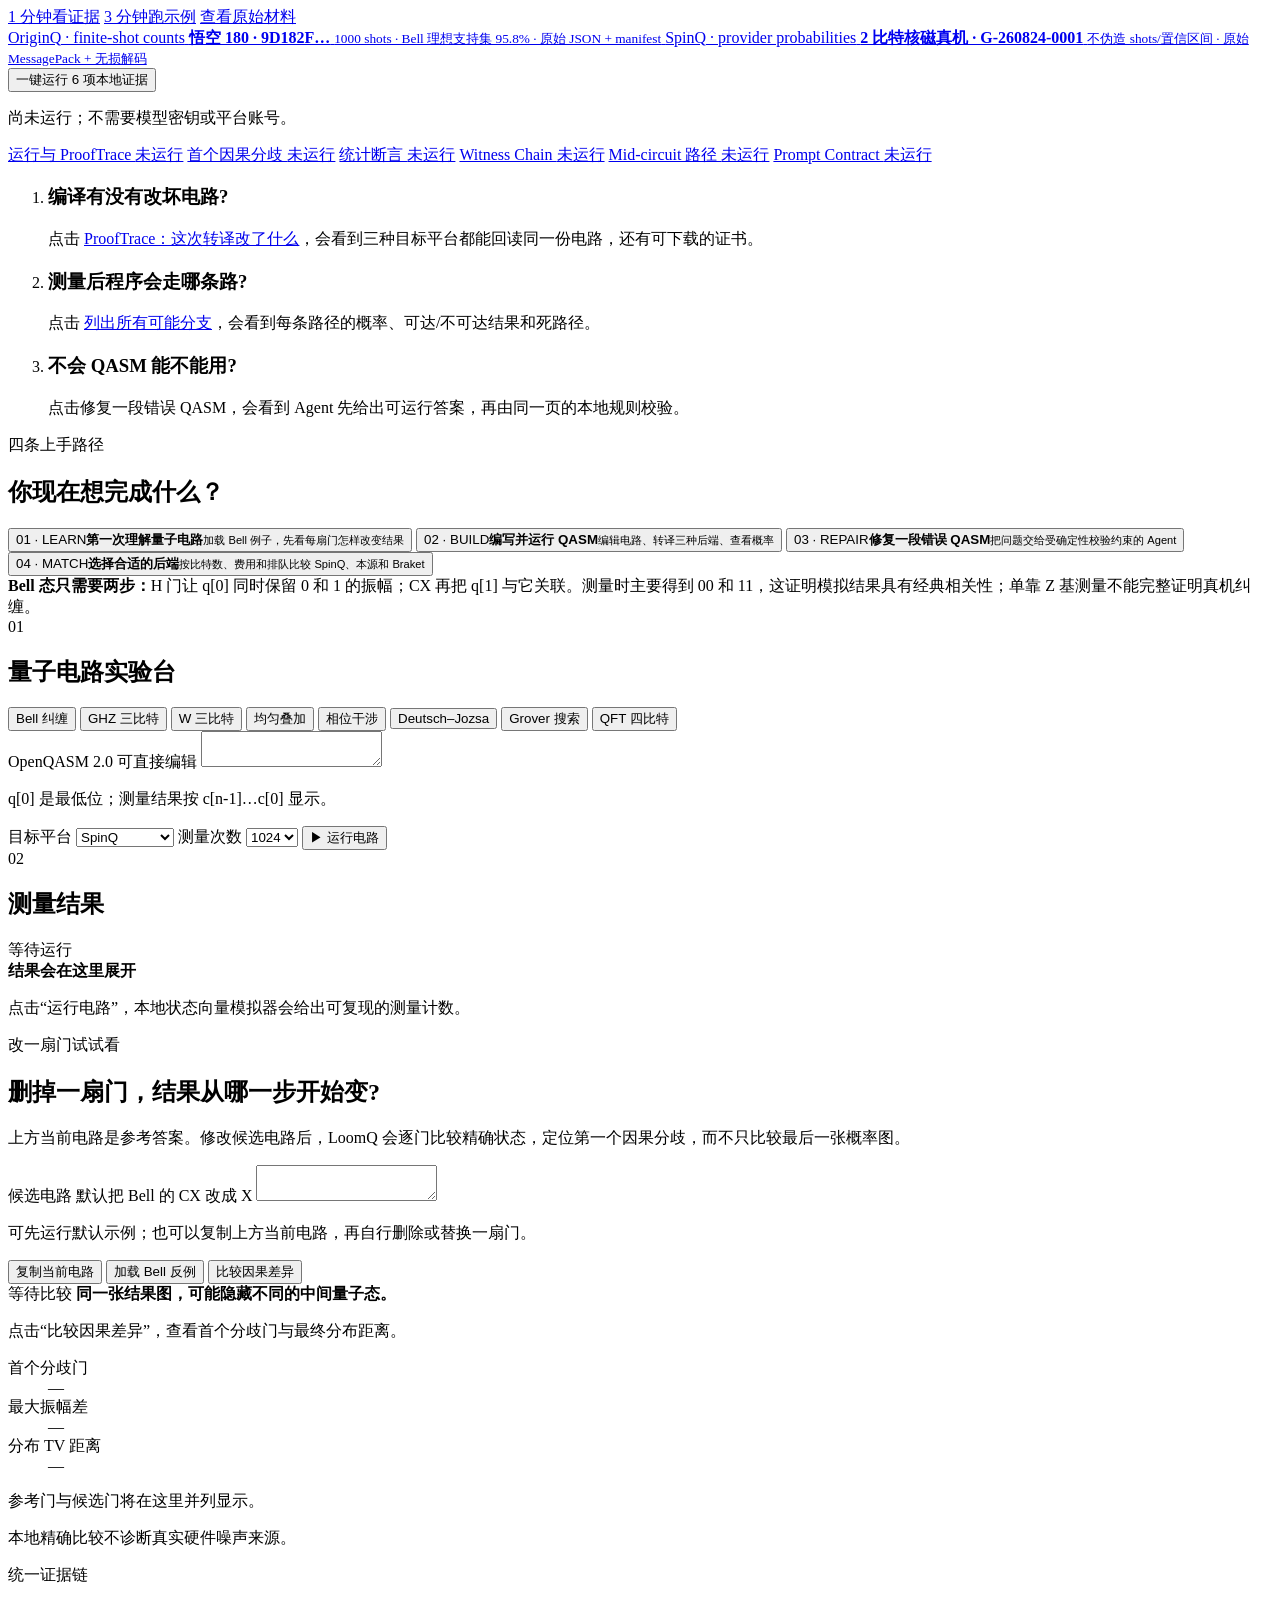
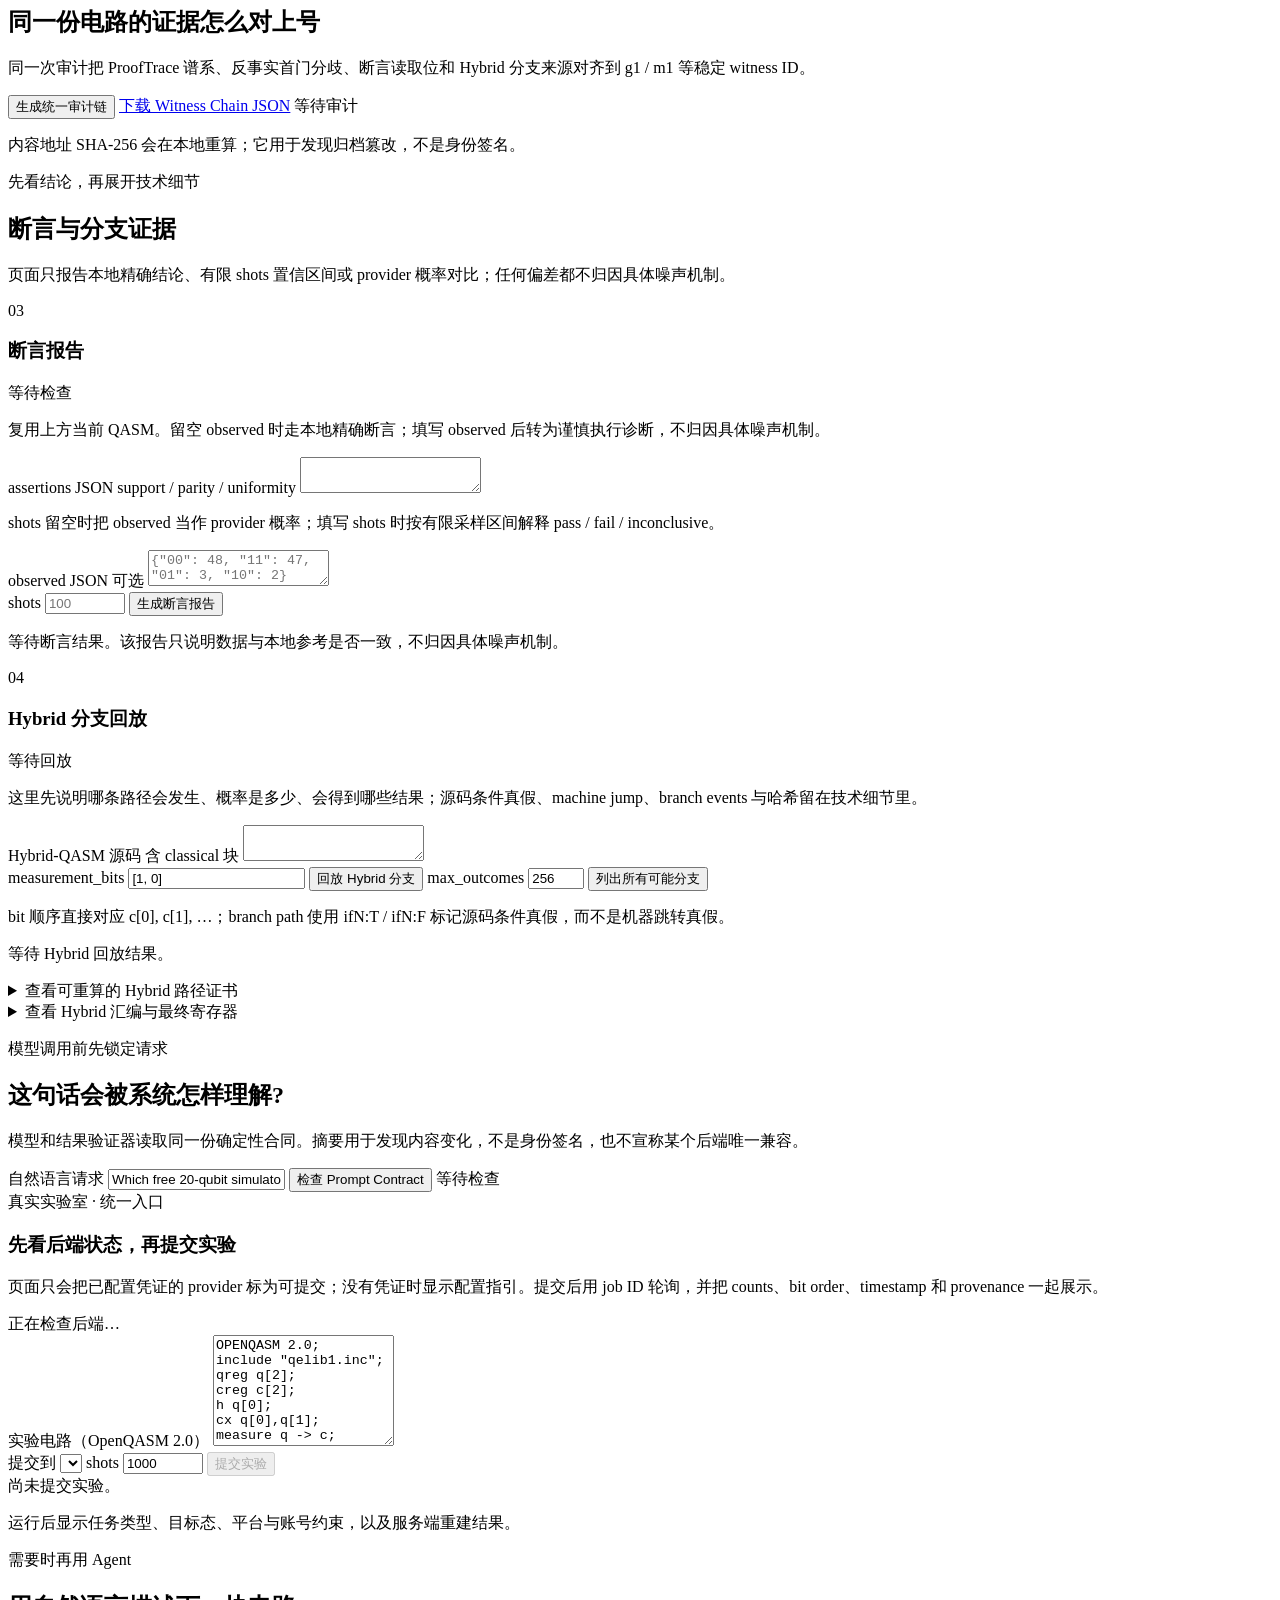
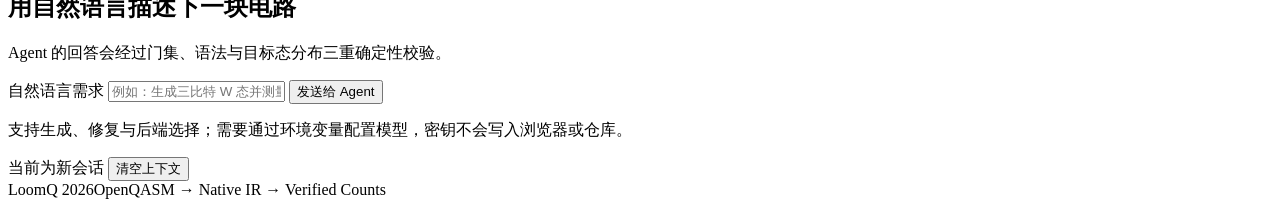
==== commit e5448959: "Make hardware experiments discoverable and auditable Direct provider experiences need a visible read" ====
--- a/starter_kit/web/index.html
+++ b/starter_kit/web/index.html
@@ -455,6 +455,35 @@
         <button id="inspect-prompt-contract" class="secondary" type="button">检查 Prompt Contract</button>
         <span id="prompt-contract-status" class="backend">等待检查</span>
       </div>
+      <section id="hardware-console" class="hardware-console" aria-labelledby="hardware-console-title">
+        <div class="hardware-console-heading">
+          <div>
+            <span class="inquiry-label">真实实验室 · 统一入口</span>
+            <h3 id="hardware-console-title">先看后端状态，再提交实验</h3>
+            <p>页面只会把已配置凭证的 provider 标为可提交；没有凭证时显示配置指引。提交后用 job ID 轮询，并把 counts、bit order、timestamp 和 provenance 一起展示。</p>
+          </div>
+          <div id="hardware-backends" class="hardware-backends" aria-live="polite"><span>正在检查后端…</span></div>
+        </div>
+        <label class="hardware-qasm-label" for="hardware-qasm">实验电路（OpenQASM 2.0）</label>
+        <textarea id="hardware-qasm" rows="7">OPENQASM 2.0;
+include "qelib1.inc";
+qreg q[2];
+creg c[2];
+h q[0];
+cx q[0],q[1];
+measure q -> c;</textarea>
+        <div class="hardware-console-actions">
+          <label for="hardware-backend-select">提交到
+            <select id="hardware-backend-select"></select>
+          </label>
+          <label for="hardware-shots">shots
+            <input id="hardware-shots" type="number" min="1" max="100000" value="1000">
+          </label>
+          <button id="hardware-submit" class="primary" type="button" disabled>提交实验</button>
+        </div>
+        <div id="hardware-job-status" class="hardware-job-status" role="status" aria-live="polite">尚未提交实验。</div>
+        <pre id="hardware-result" class="hardware-result" hidden></pre>
+      </section>
       <div id="prompt-contract-result" class="prompt-contract-result" aria-live="polite">
         <p>运行后显示任务类型、目标态、平台与账号约束，以及服务端重建结果。</p>
       </div>
@@ -481,6 +510,7 @@
   <div id="notice" class="notice" role="status" aria-live="polite"></div>
   <script src="/inquiry.js" defer></script>
   <script src="/quantum-guide.js" defer></script>
+  <script src="/hardware.js" defer></script>
   <script src="/app.js" defer></script>
 </body>
 </html>
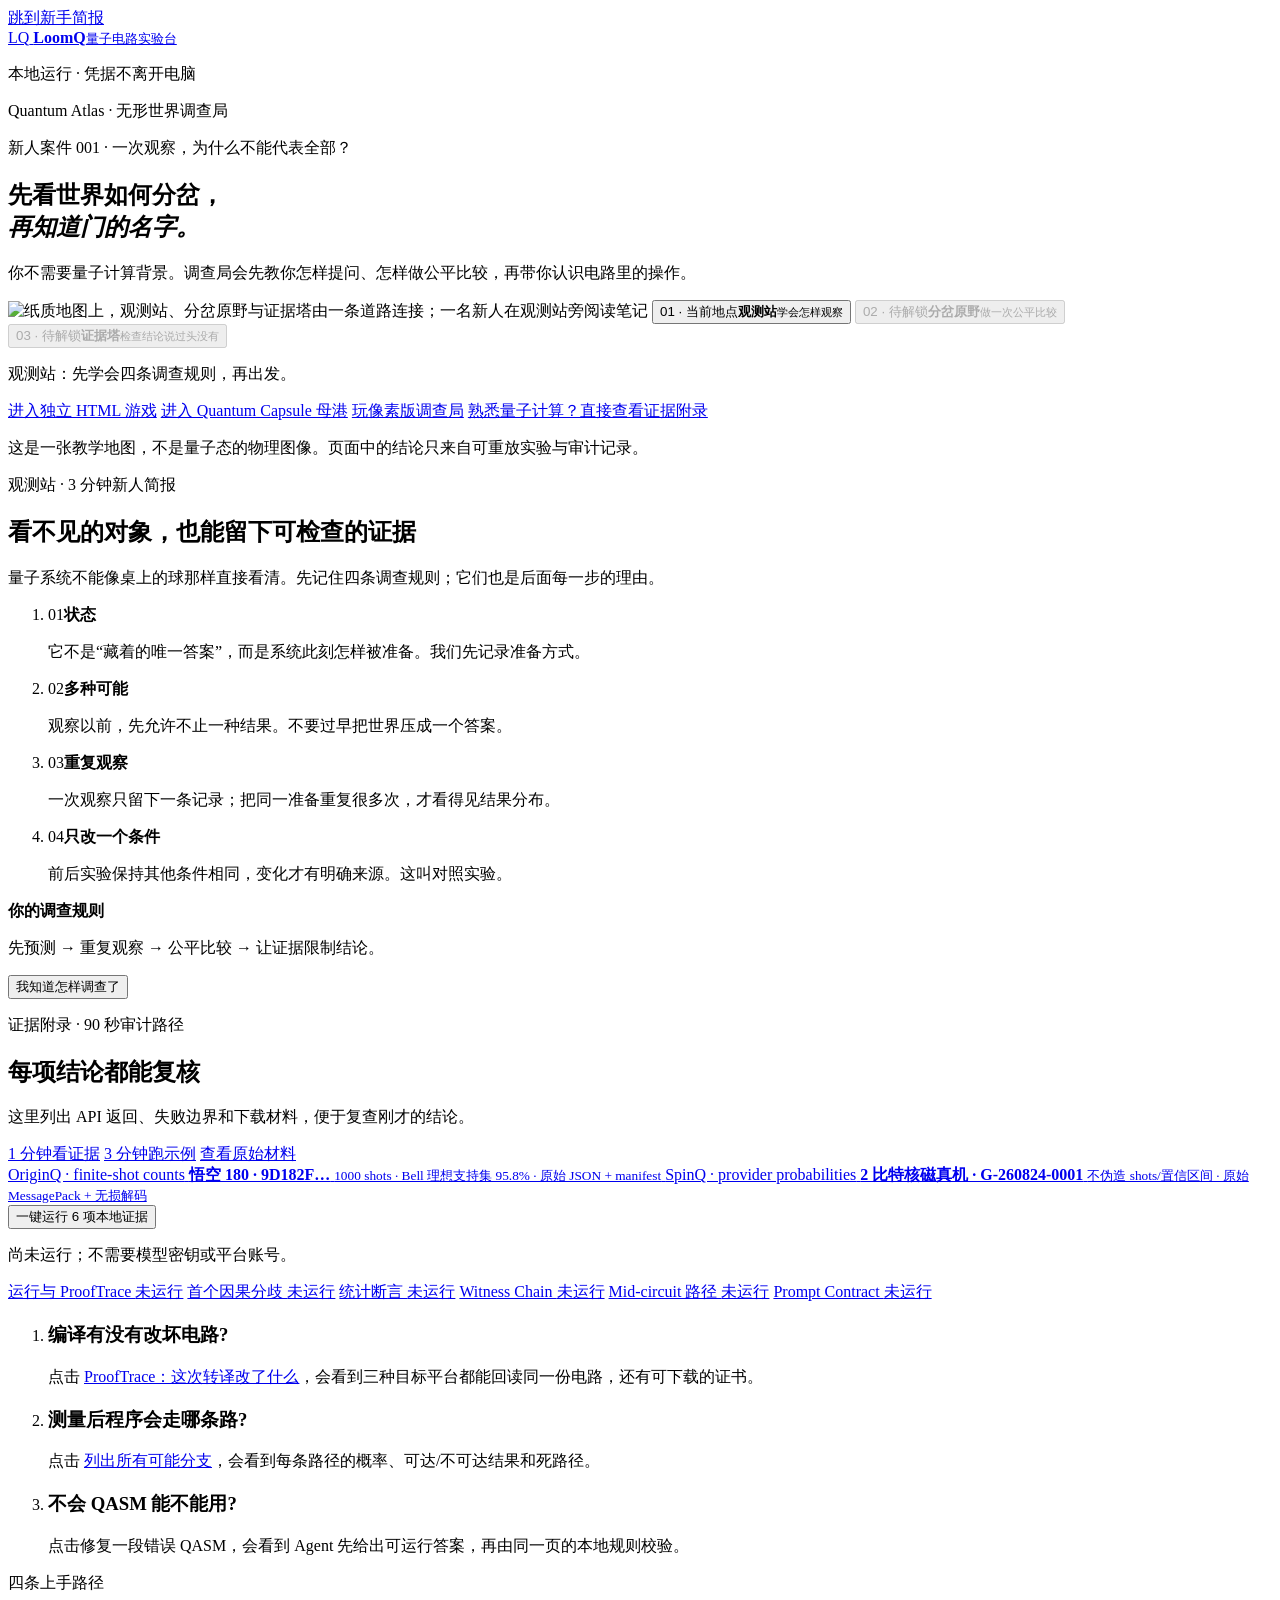
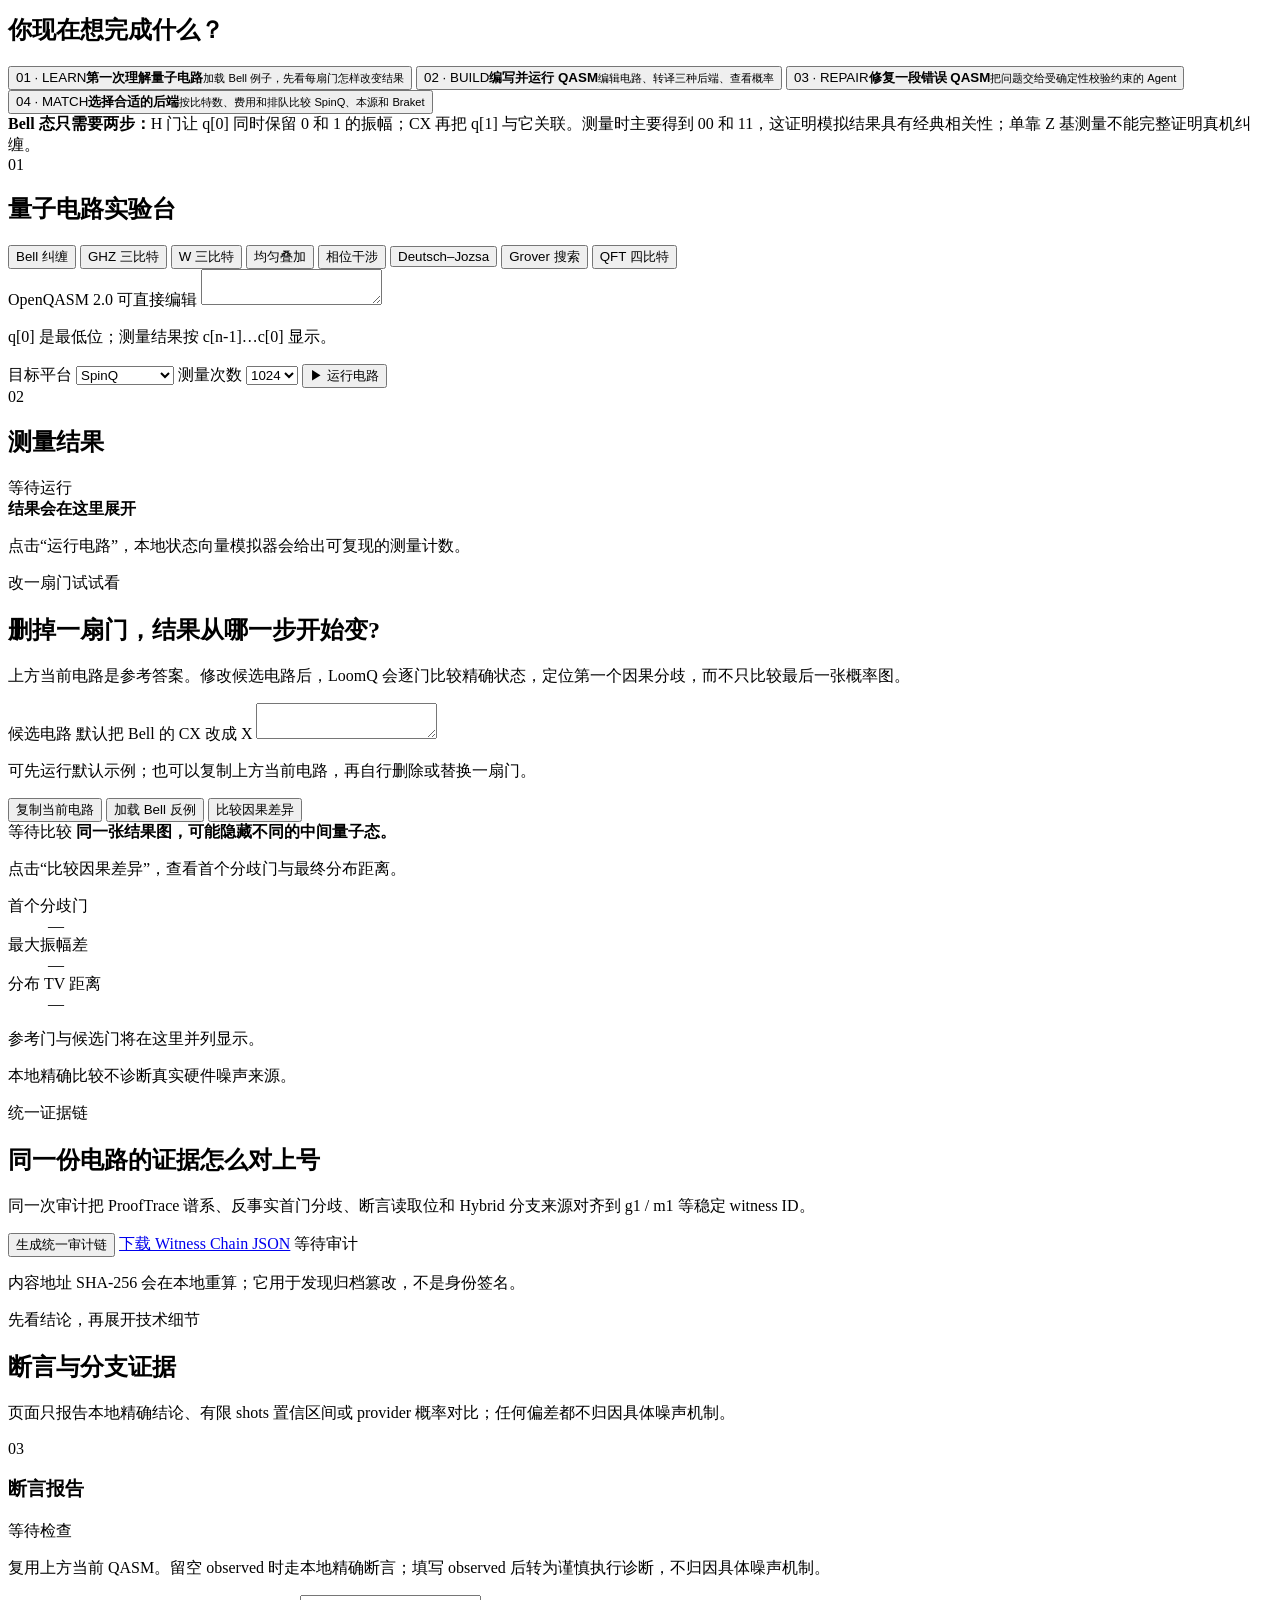
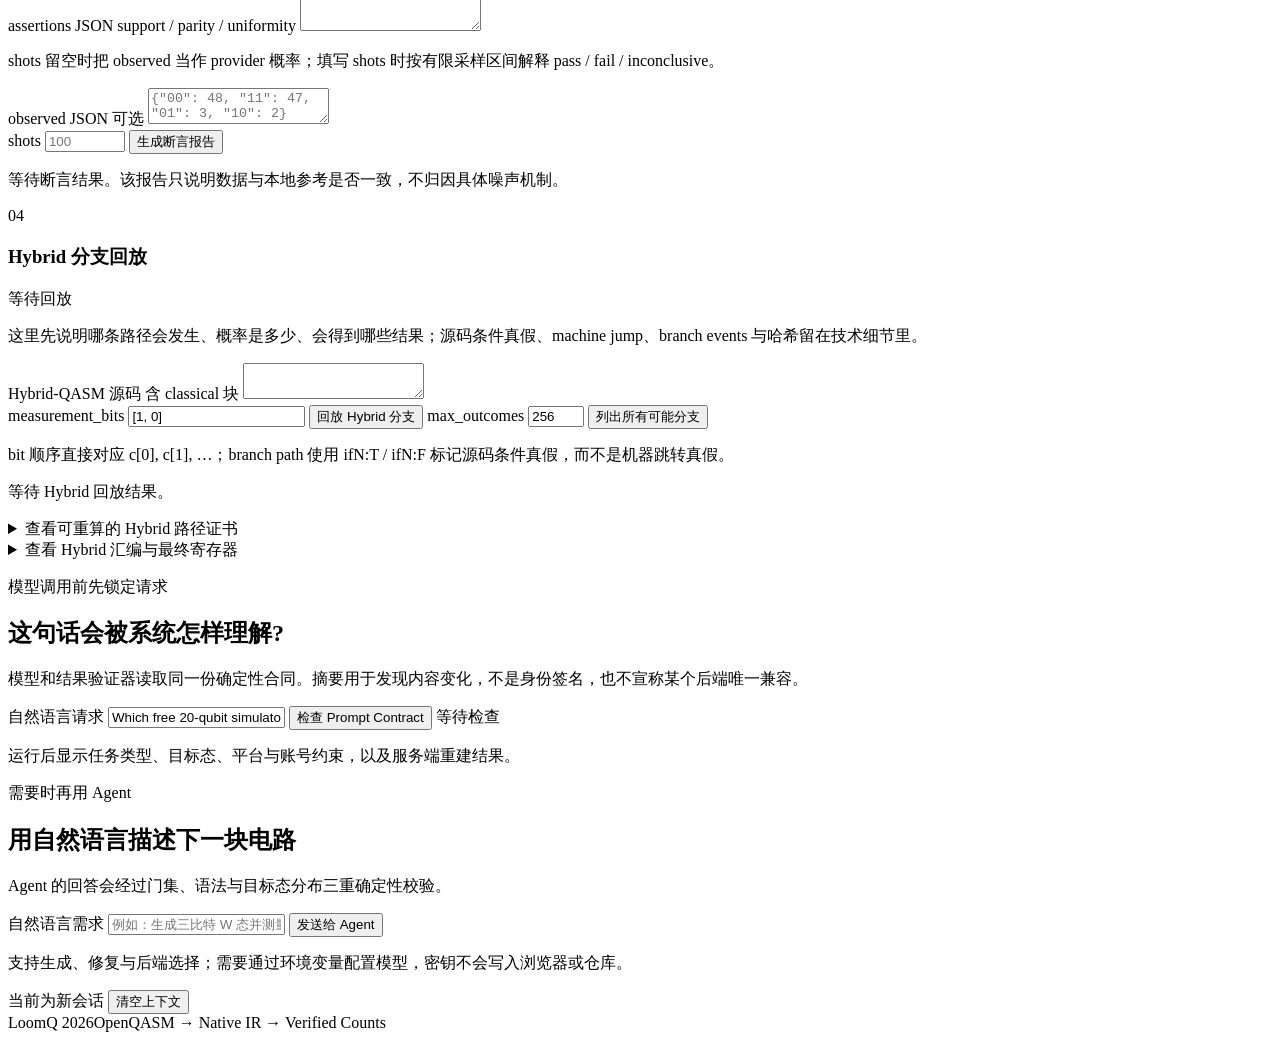
==== commit 878f2077: "Make the capsule journey runnable in HTML The design needs a concrete first screen, not only an arti" ====
--- a/starter_kit/web/index.html
+++ b/starter_kit/web/index.html
@@ -10,7 +10,7 @@
   <link rel="stylesheet" href="/enhancements.css">
 </head>
 <body>
-  <a class="skip-link" href="#quantum-guide">跳到量子入门</a>
+  <a class="skip-link" href="#atlas-briefing">跳到新手简报</a>
   <header class="masthead">
     <a class="brand" href="#top" aria-label="LoomQ 首页">
       <span class="brand-mark" aria-hidden="true">LQ</span>
@@ -20,69 +20,62 @@
   </header>
 
   <main id="top">
-    <section id="quantum-guide" class="quantum-guide" aria-labelledby="quantum-guide-title" tabindex="-1">
-      <div class="quantum-guide-heading">
-        <div>
-          <p class="eyebrow">量子村庄 · RPG 前导手册</p>
-          <h1 id="quantum-guide-title">先认识量子世界，<br><em>再开始冒险。</em></h1>
-          <p>这不是一段预先录好的动画。每次按下测量，页面都会用公开的 OpenQASM 电路在本地精确模拟器中计算，再把 0/1 映射成两面世界贴图。</p>
-        </div>
-        <ol id="quantum-guide-lessons" class="quantum-guide-lessons" aria-label="量子入门四课"></ol>
-      </div>
-      <div class="quantum-guide-lab">
-        <article class="quantum-guide-coin" aria-labelledby="quantum-guide-coin-title">
-          <div class="quantum-guide-face-wrap">
-            <img id="quantum-guide-face" src="/assets/quantum-guide/village-face.png" alt="量子硬币尚未测量">
-            <span id="quantum-guide-face-state" class="quantum-guide-face-state">未测量 · 两面都在可能之中</span>
-          </div>
-          <div class="quantum-guide-coin-copy">
-            <span class="inquiry-label">第一关 · 量子硬币</span>
-            <h2 id="quantum-guide-coin-title">一次测量，选择一条世界线</h2>
-            <p id="quantum-guide-copy">H 门把硬币放进叠加态。测量前，村庄与宇宙都保留为可能；测量后，结果会落在其中一面。</p>
-            <button id="quantum-guide-measure" class="primary" type="button">测量这枚硬币</button>
-            <p id="quantum-guide-status" class="quantum-guide-status" role="status" aria-live="polite">准备好后，亲手测一次。</p>
-            <p class="quantum-guide-source">来源：<strong>本地精确模拟器</strong> · 电路与概率可展开复核 · <a href="#evidence-map">真机实验室证据</a></p>
-          </div>
-        </article>
-        <aside class="quantum-guide-concept" aria-label="概念提示">
-          <span class="inquiry-label">你会带进 RPG 的规则</span>
-          <div id="quantum-guide-concept-copy">
-            <h3>从比特到测量</h3>
-            <p>普通比特像落地的硬币；量子比特在测量前用概率描述可能结果。游戏里的两种贴图，是这个规则的可见入口。</p>
-          </div>
-          <code id="quantum-guide-qasm">H → measure q[0] → c[0]</code>
-          <a class="story-secondary" href="#agent-title">让 Agent 帮我设计下一次实验</a>
-        </aside>
-      </div>
-    </section>
-
-    <section class="story-hero" aria-labelledby="hero-title">
-      <img src="/assets/quantum-world-journey.png" alt="一位初学者从观测站走向由量子电路线构成的分岔世界，手中拿着实验护照">
-      <div class="story-hero-copy">
-        <p class="eyebrow">Quantum World · 序章</p>
-        <p class="story-kicker">实验日志 001 · 删掉 CX 之后，会发生什么？</p>
-        <h1 id="hero-title">先做一次实验，<br><em>再解释结果。</em></h1>
-        <p class="intro">你是这次实验的观测者。先猜 H 和 CX 会让两个量子比特怎样变化，再只改变一扇门，用两组本地运行结果修正自己的判断。</p>
-        <nav class="story-actions" aria-label="Quantum World 快速入口">
-          <a class="story-primary" href="#inquiry-world">进入第一章</a>
-          <a class="story-secondary" href="#evidence-map">我想先看证据</a>
+    <section class="atlas-hero" aria-labelledby="hero-title">
+      <div class="atlas-intro">
+        <p class="eyebrow">Quantum Atlas · 无形世界调查局</p>
+        <p class="atlas-casefile">新人案件 001 · 一次观察，为什么不能代表全部？</p>
+        <h1 id="hero-title">先看世界如何分岔，<br><em>再知道门的名字。</em></h1>
+        <p class="intro">你不需要量子计算背景。调查局会先教你怎样提问、怎样做公平比较，再带你认识电路里的操作。</p>
+      </div>
+
+      <div id="atlas-map" class="atlas-map" aria-label="调查地图：从观测站出发，经过分岔原野，最后抵达证据塔">
+        <img src="/assets/quantum-atlas-map.png" alt="纸质地图上，观测站、分岔原野与证据塔由一条道路连接；一名新人在观测站旁阅读笔记">
+        <button class="atlas-location current observatory" type="button" data-atlas-location="observatory" data-target="#atlas-briefing" aria-current="step">
+          <span>01 · 当前地点</span><strong>观测站</strong><small>学会怎样观察</small>
+        </button>
+        <button class="atlas-location locked field" type="button" data-atlas-location="field" data-target="#inquiry-world" disabled>
+          <span>02 · 待解锁</span><strong>分岔原野</strong><small>做一次公平比较</small>
+        </button>
+        <button class="atlas-location locked archive" type="button" data-atlas-location="archive" data-target="#inquiry-audit" disabled>
+          <span>03 · 待解锁</span><strong>证据塔</strong><small>检查结论说过头没有</small>
+        </button>
+      </div>
+      <div class="atlas-statusbar">
+        <p id="atlas-progress-copy" role="status" aria-live="polite">观测站：先学会四条调查规则，再出发。</p>
+        <nav aria-label="Quantum Atlas 入口">
+          <a href="/game.html">进入独立 HTML 游戏</a>
+          <a href="/capsule.html">进入 Quantum Capsule 母港</a>
+          <a href="/pixel.html">玩像素版调查局</a>
+          <a href="#evidence-map">熟悉量子计算？直接查看证据附录</a>
         </nav>
-        <p class="story-boundary">主视觉是旅程隐喻；结论只来自下方可重放实验，不把插画当作量子态证明。</p>
-      </div>
-      <ol id="story-chapters" class="story-chapters" aria-label="三幕探究旅程">
-        <li data-story-chapter="predict" class="current"><span>第一幕</span><strong>在分岔以前</strong><small>先留下预测</small></li>
-        <li data-story-chapter="experiment" class="upcoming"><span>第二幕</span><strong>只拨动一扇门</strong><small>运行 A/B 实验</small></li>
-        <li data-story-chapter="conclude" class="upcoming"><span>第三幕</span><strong>带证据归来</strong><small>审计结论并领取护照</small></li>
+      </div>
+      <p class="atlas-boundary">这是一张教学地图，不是量子态的物理图像。页面中的结论只来自可重放实验与审计记录。</p>
+    </section>
+
+    <section id="atlas-briefing" class="atlas-briefing" aria-labelledby="briefing-title" tabindex="-1">
+      <header>
+        <p class="eyebrow">观测站 · 3 分钟新人简报</p>
+        <h2 id="briefing-title">看不见的对象，也能留下可检查的证据</h2>
+        <p>量子系统不能像桌上的球那样直接看清。先记住四条调查规则；它们也是后面每一步的理由。</p>
+      </header>
+      <ol class="briefing-cards">
+        <li><span>01</span><strong>状态</strong><p>它不是“藏着的唯一答案”，而是系统此刻怎样被准备。我们先记录准备方式。</p></li>
+        <li><span>02</span><strong>多种可能</strong><p>观察以前，先允许不止一种结果。不要过早把世界压成一个答案。</p></li>
+        <li><span>03</span><strong>重复观察</strong><p>一次观察只留下一条记录；把同一准备重复很多次，才看得见结果分布。</p></li>
+        <li><span>04</span><strong>只改一个条件</strong><p>前后实验保持其他条件相同，变化才有明确来源。这叫对照实验。</p></li>
       </ol>
-      <p id="story-progress-copy" class="story-progress-copy" role="status" aria-live="polite">第一幕：先留下你的预测。</p>
-    </section>
-
-    <section id="inquiry-world" class="inquiry-world" aria-labelledby="inquiry-title" tabindex="-1">
+      <div class="briefing-handoff">
+        <div><strong>你的调查规则</strong><p>先预测 → 重复观察 → 公平比较 → 让证据限制结论。</p></div>
+        <button id="begin-case" class="primary" type="button">我知道怎样调查了</button>
+      </div>
+    </section>
+
+    <section id="inquiry-world" class="inquiry-world" aria-labelledby="inquiry-title" tabindex="-1" hidden>
       <div class="inquiry-heading">
         <div>
-          <p class="eyebrow">Quantum World · 第一个探究任务</p>
-          <h2 id="inquiry-title">H 和 CX 分别做了什么？</h2>
-          <p>不需要先学 QASM。先预测，再运行对照实验；系统只改变 CX，最后请你根据两组结果选择结论。</p>
+          <p class="eyebrow">分岔原野 · 第一个对照实验</p>
+          <h2 id="inquiry-title">现在再问：H 和 CX 分别做了什么？</h2>
+          <p>H 作用在第一个量子比特，CX 随后连接第二个。你不需要先学 QASM：先预测，再运行对照实验；系统只移除 CX，观察两组分布如何变化。</p>
         </div>
         <ol class="inquiry-route" aria-label="探究步骤">
           <li><span>1</span>预测</li>
@@ -277,24 +270,6 @@
               <span id="proof-status">等待证明</span>
             </summary>
             <p id="proof-scope" class="proof-scope"></p>
-            <dl class="proof-semantic">
-              <div>
-                <dt>所有基列都查过了吗？</dt>
-                <dd id="proof-semantic-basis">—</dd>
-              </div>
-              <div>
-                <dt>是不是同一个全局相位？</dt>
-                <dd id="proof-semantic-phase">—</dd>
-              </div>
-              <div>
-                <dt>最大误差有多大？</dt>
-                <dd id="proof-semantic-error">—</dd>
-              </div>
-              <div>
-                <dt>这是不是形式化证明？</dt>
-                <dd id="proof-semantic-bound">—</dd>
-              </div>
-            </dl>
             <dl class="proof-metrics">
               <div><dt>量子门</dt><dd id="proof-gates">—</dd></div>
               <div><dt>深度</dt><dd id="proof-depth">—</dd></div>
@@ -455,35 +430,6 @@
         <button id="inspect-prompt-contract" class="secondary" type="button">检查 Prompt Contract</button>
         <span id="prompt-contract-status" class="backend">等待检查</span>
       </div>
-      <section id="hardware-console" class="hardware-console" aria-labelledby="hardware-console-title">
-        <div class="hardware-console-heading">
-          <div>
-            <span class="inquiry-label">真实实验室 · 统一入口</span>
-            <h3 id="hardware-console-title">先看后端状态，再提交实验</h3>
-            <p>页面只会把已配置凭证的 provider 标为可提交；没有凭证时显示配置指引。提交后用 job ID 轮询，并把 counts、bit order、timestamp 和 provenance 一起展示。</p>
-          </div>
-          <div id="hardware-backends" class="hardware-backends" aria-live="polite"><span>正在检查后端…</span></div>
-        </div>
-        <label class="hardware-qasm-label" for="hardware-qasm">实验电路（OpenQASM 2.0）</label>
-        <textarea id="hardware-qasm" rows="7">OPENQASM 2.0;
-include "qelib1.inc";
-qreg q[2];
-creg c[2];
-h q[0];
-cx q[0],q[1];
-measure q -> c;</textarea>
-        <div class="hardware-console-actions">
-          <label for="hardware-backend-select">提交到
-            <select id="hardware-backend-select"></select>
-          </label>
-          <label for="hardware-shots">shots
-            <input id="hardware-shots" type="number" min="1" max="100000" value="1000">
-          </label>
-          <button id="hardware-submit" class="primary" type="button" disabled>提交实验</button>
-        </div>
-        <div id="hardware-job-status" class="hardware-job-status" role="status" aria-live="polite">尚未提交实验。</div>
-        <pre id="hardware-result" class="hardware-result" hidden></pre>
-      </section>
       <div id="prompt-contract-result" class="prompt-contract-result" aria-live="polite">
         <p>运行后显示任务类型、目标态、平台与账号约束，以及服务端重建结果。</p>
       </div>
@@ -509,8 +455,6 @@
   <footer><span>LoomQ 2026</span><span>OpenQASM → Native IR → Verified Counts</span></footer>
   <div id="notice" class="notice" role="status" aria-live="polite"></div>
   <script src="/inquiry.js" defer></script>
-  <script src="/quantum-guide.js" defer></script>
-  <script src="/hardware.js" defer></script>
   <script src="/app.js" defer></script>
 </body>
 </html>
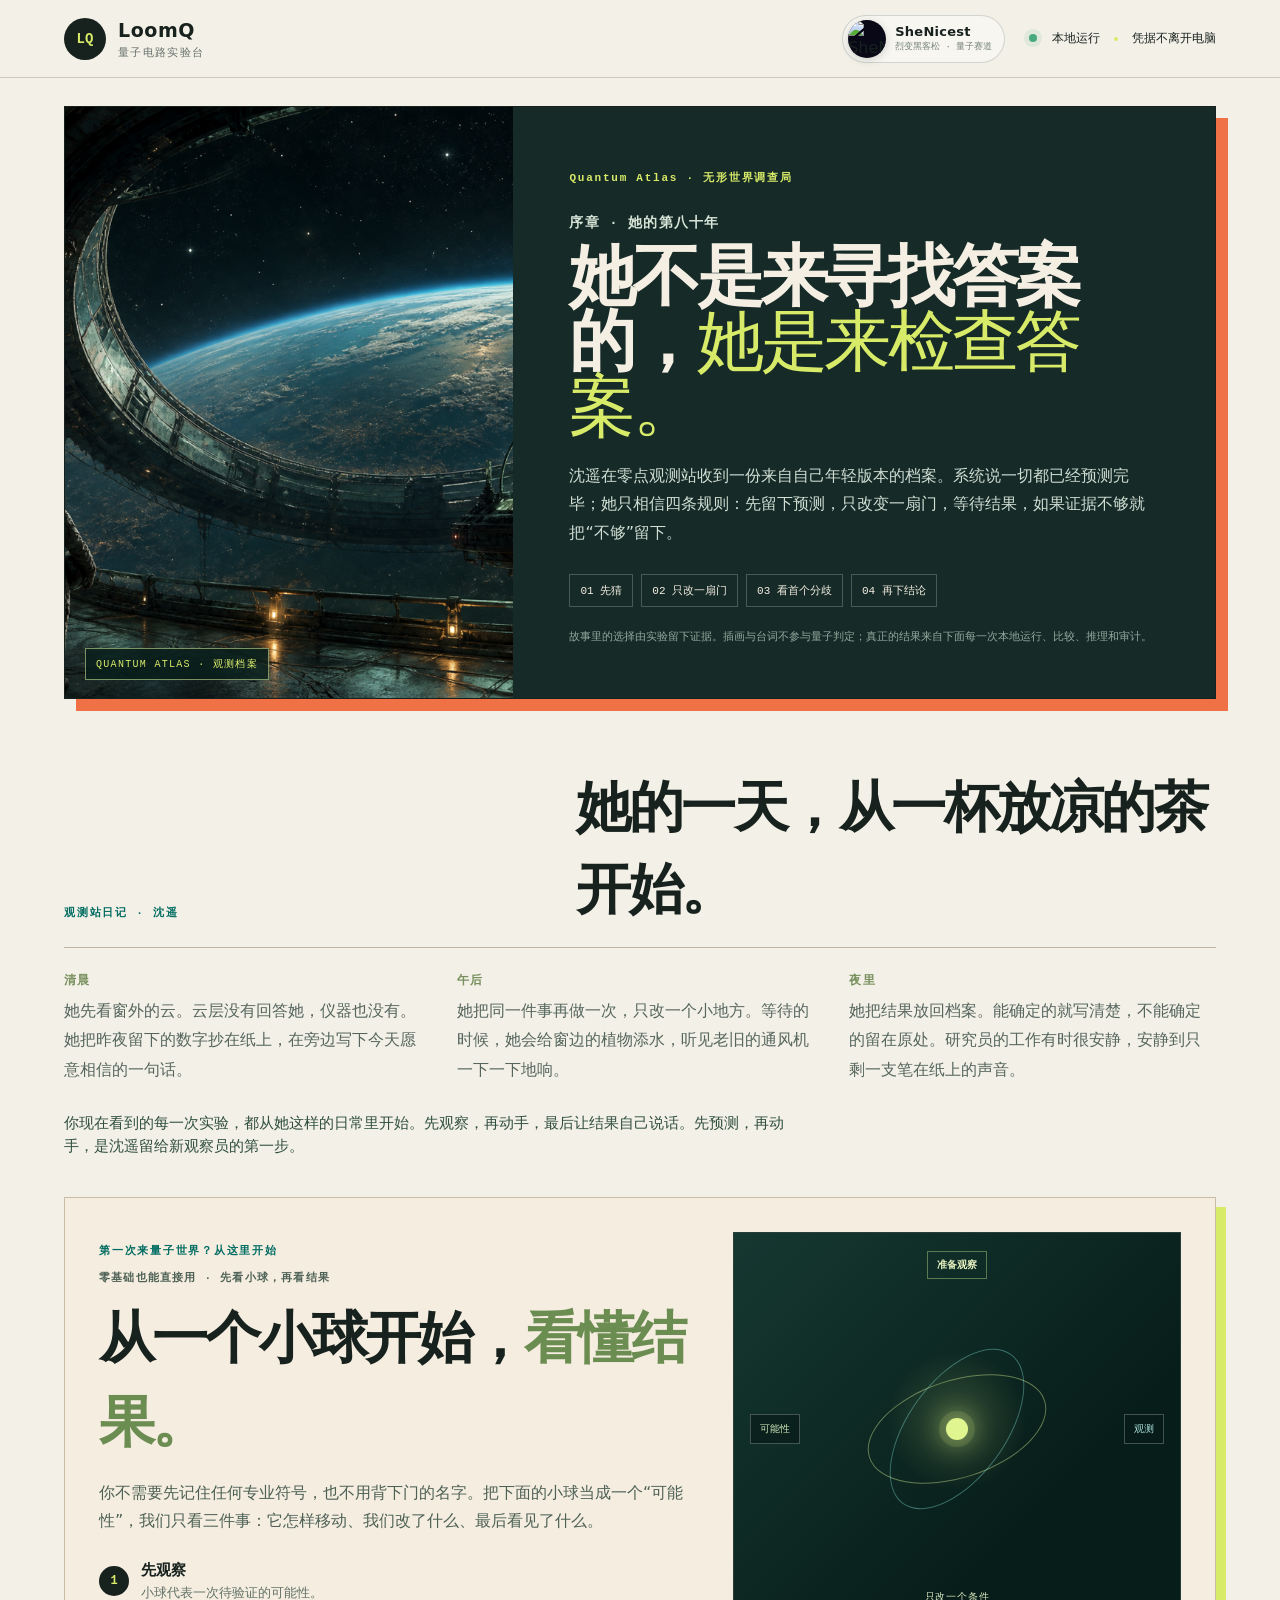
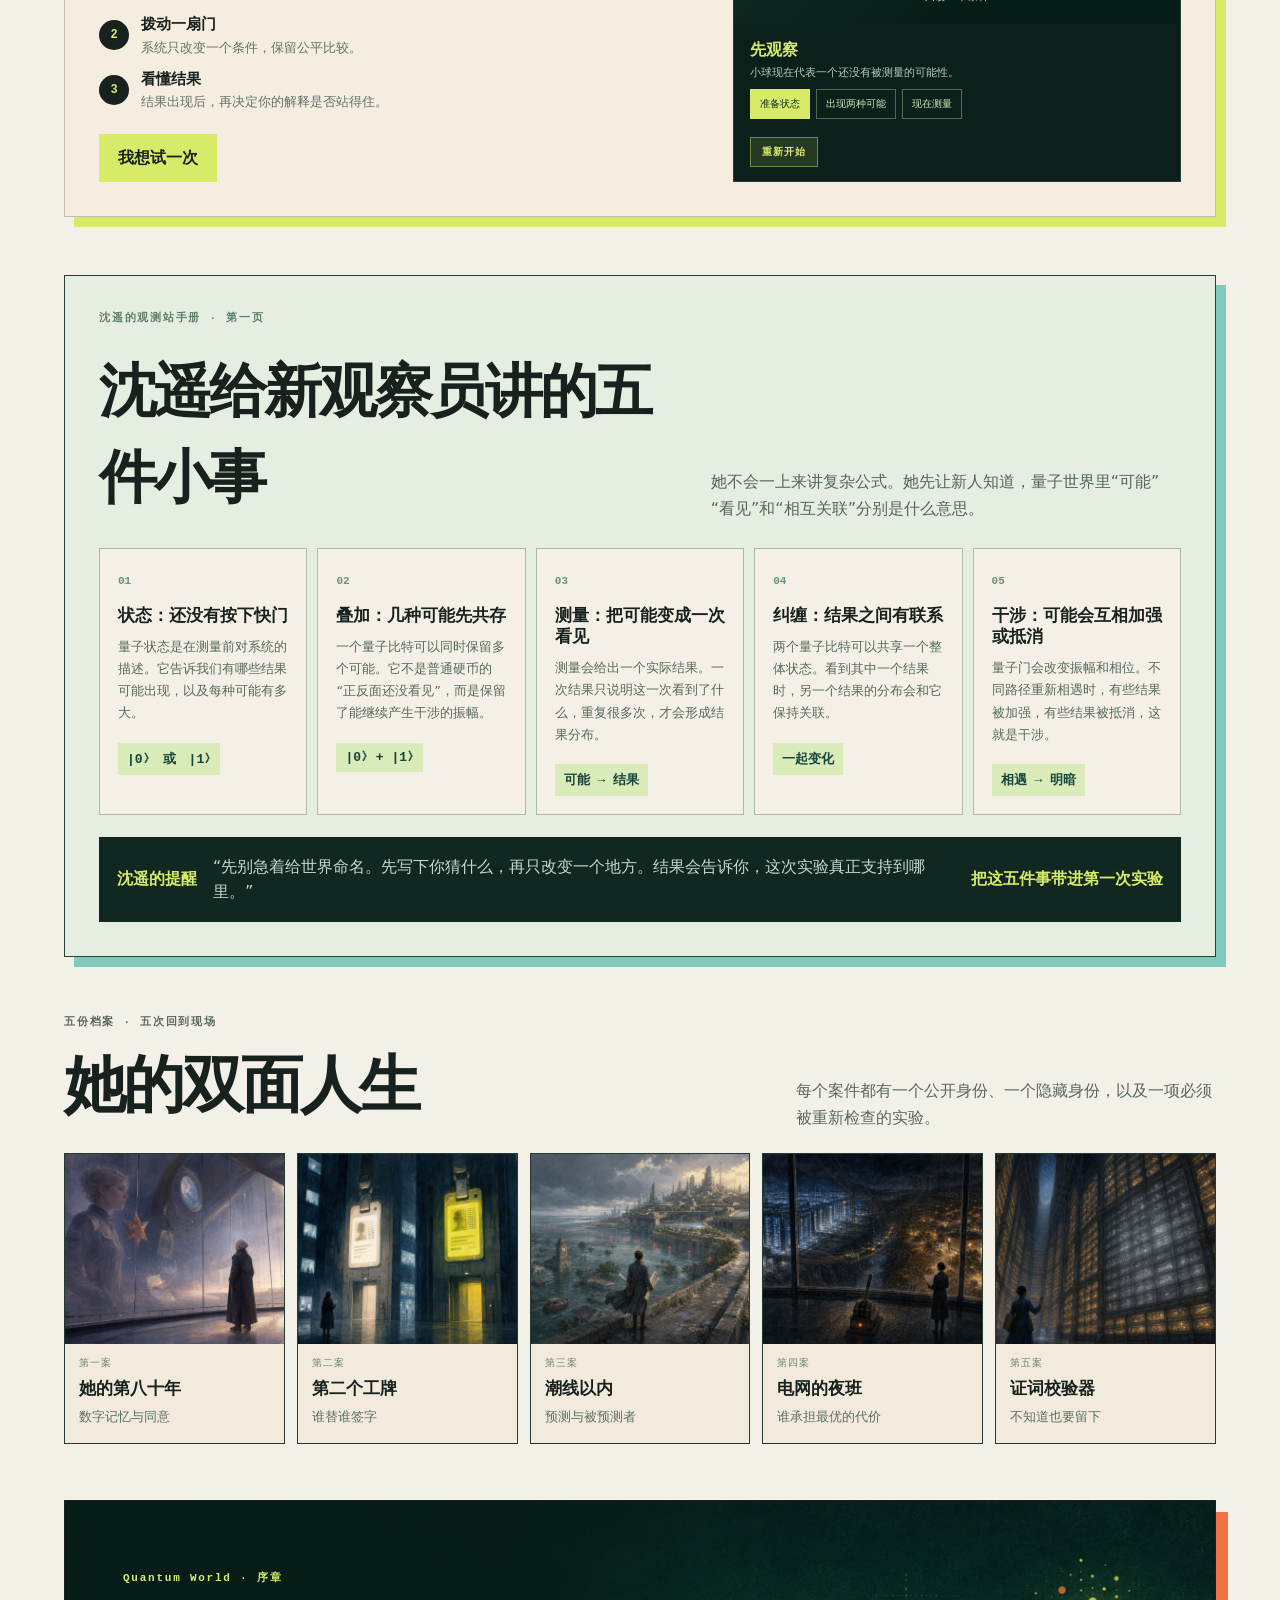
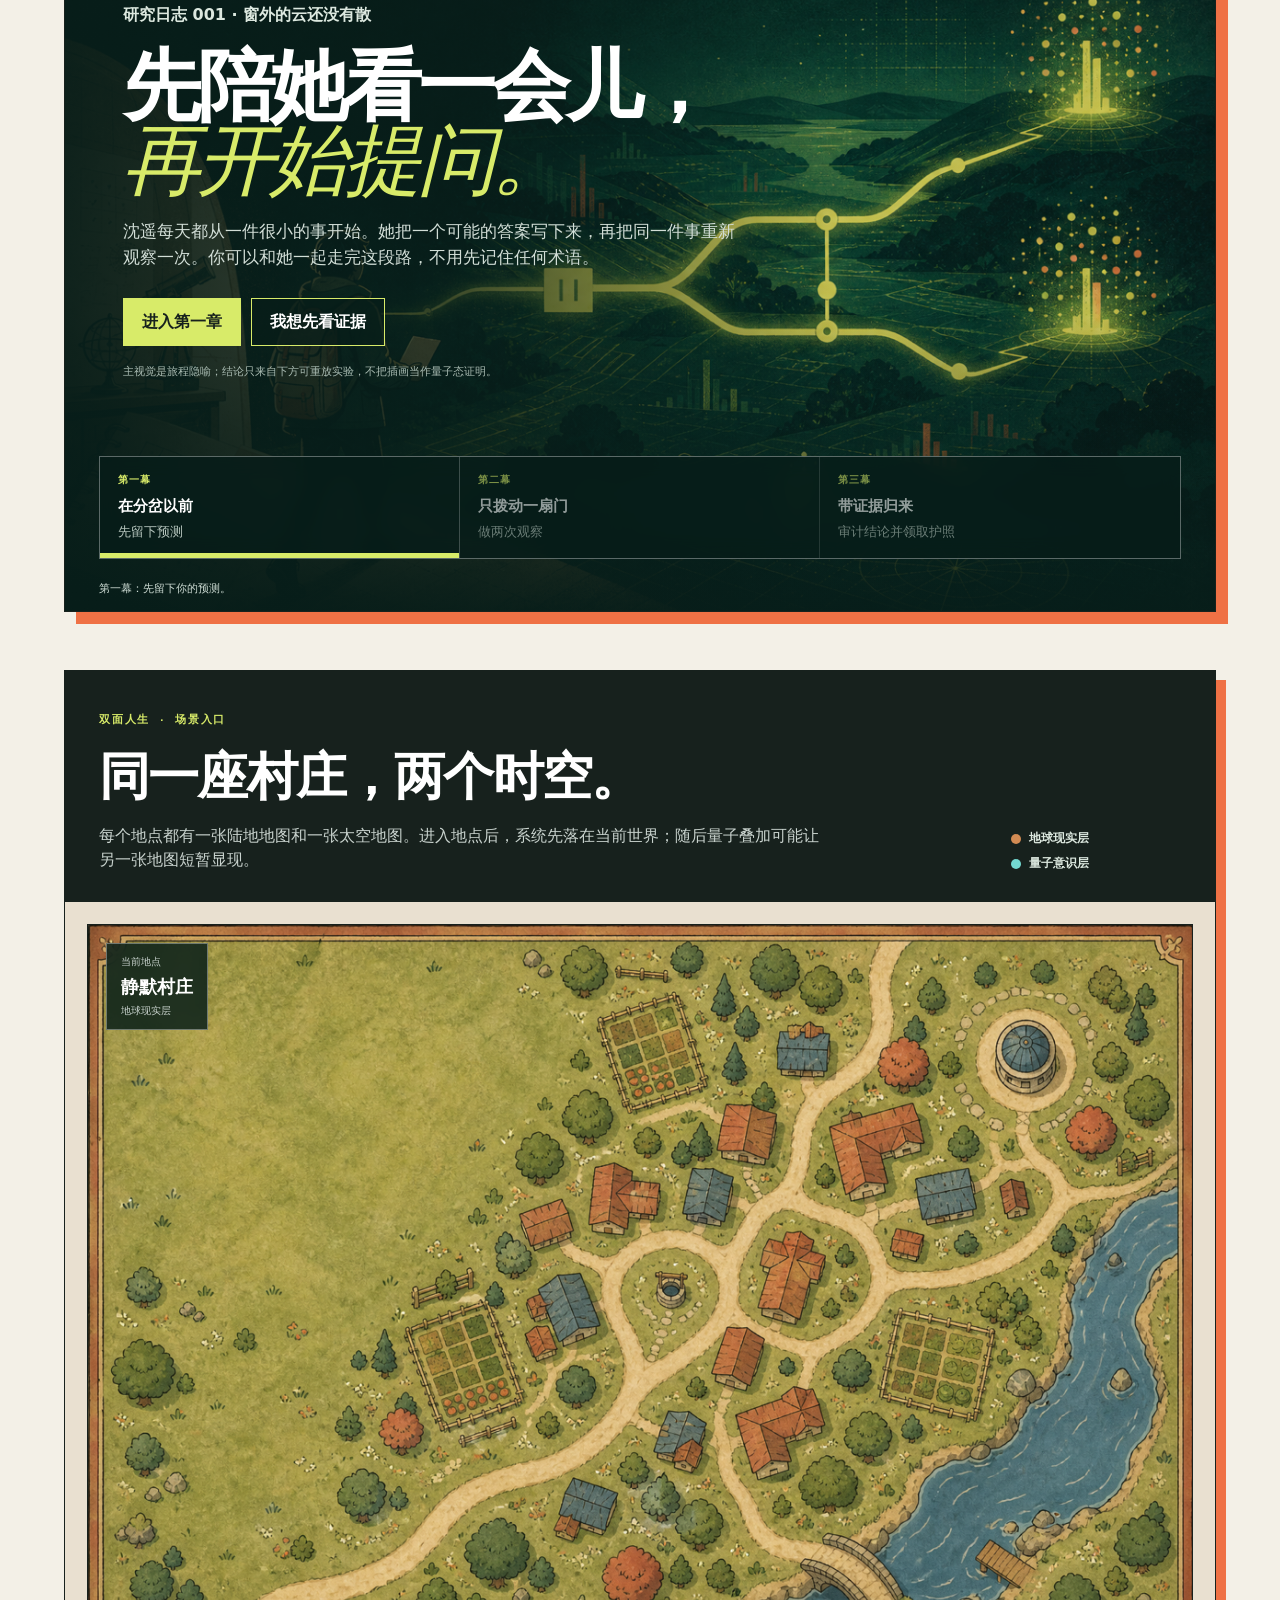
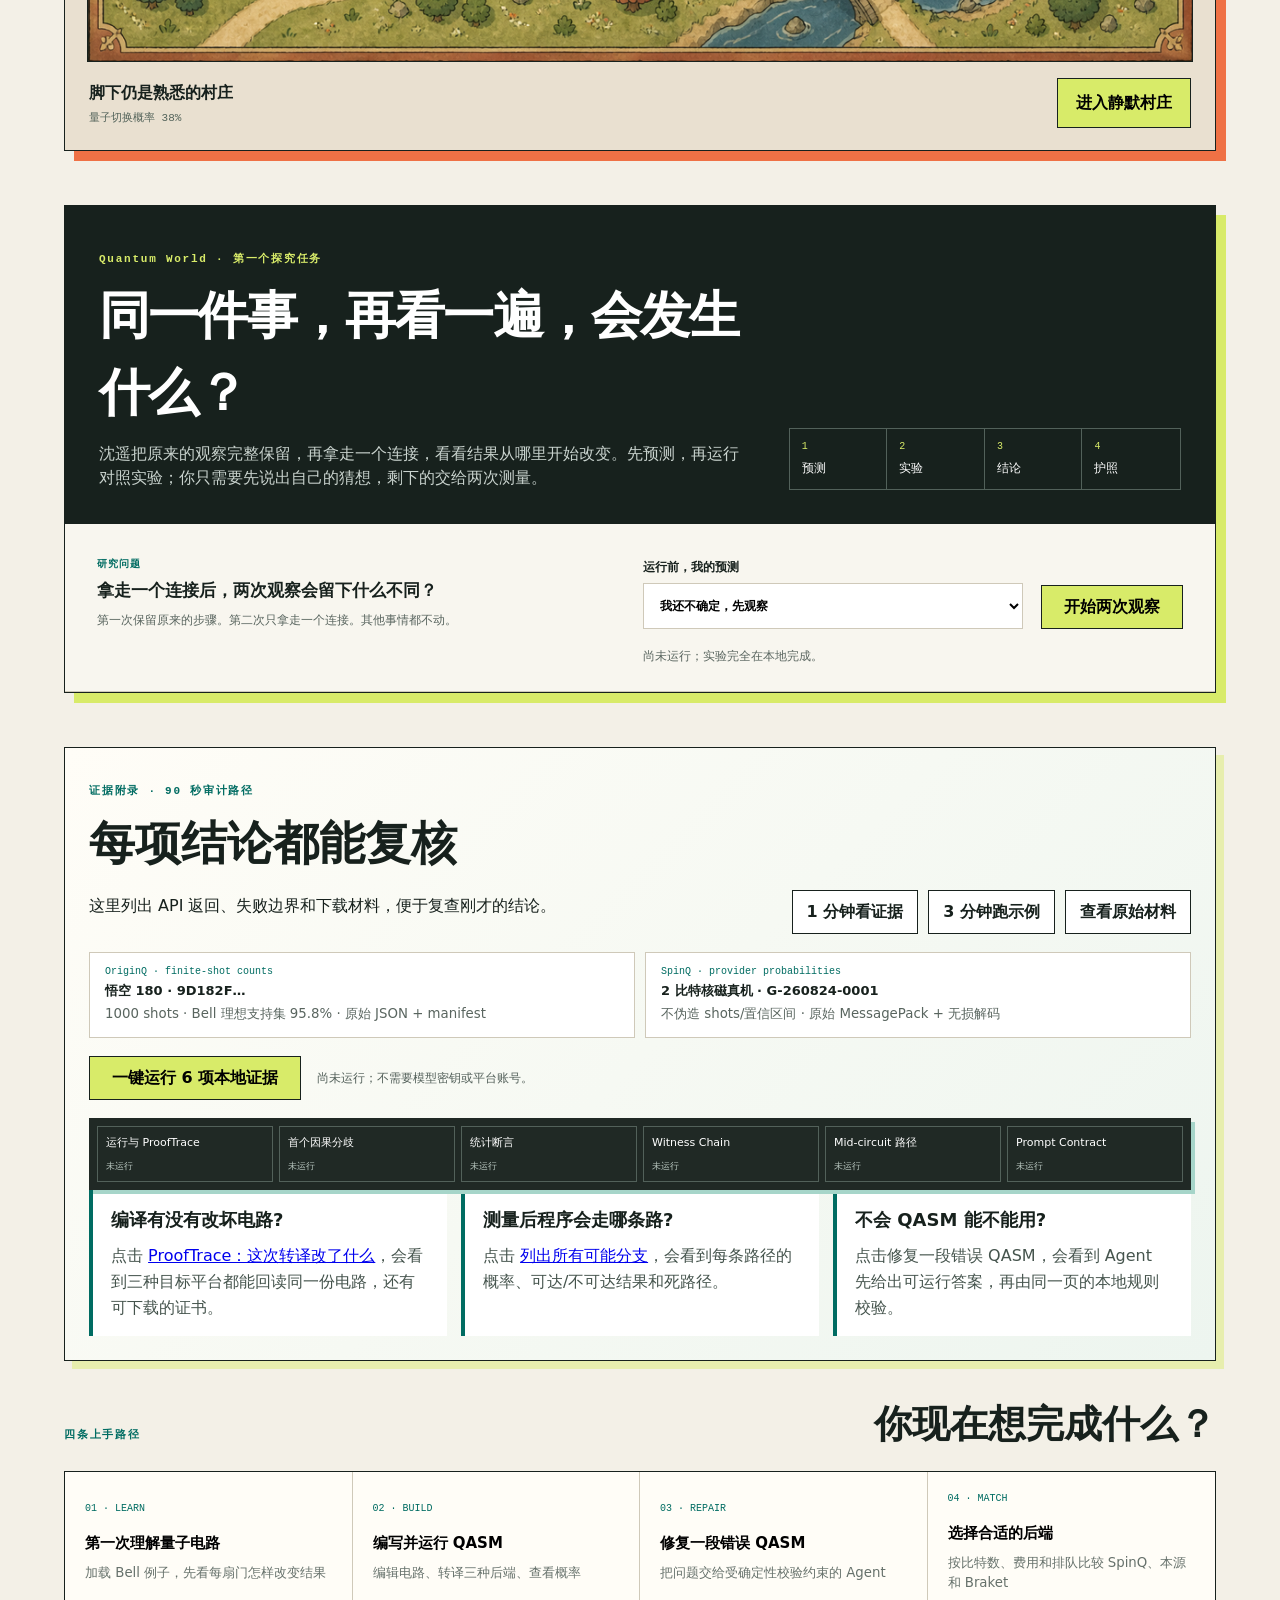
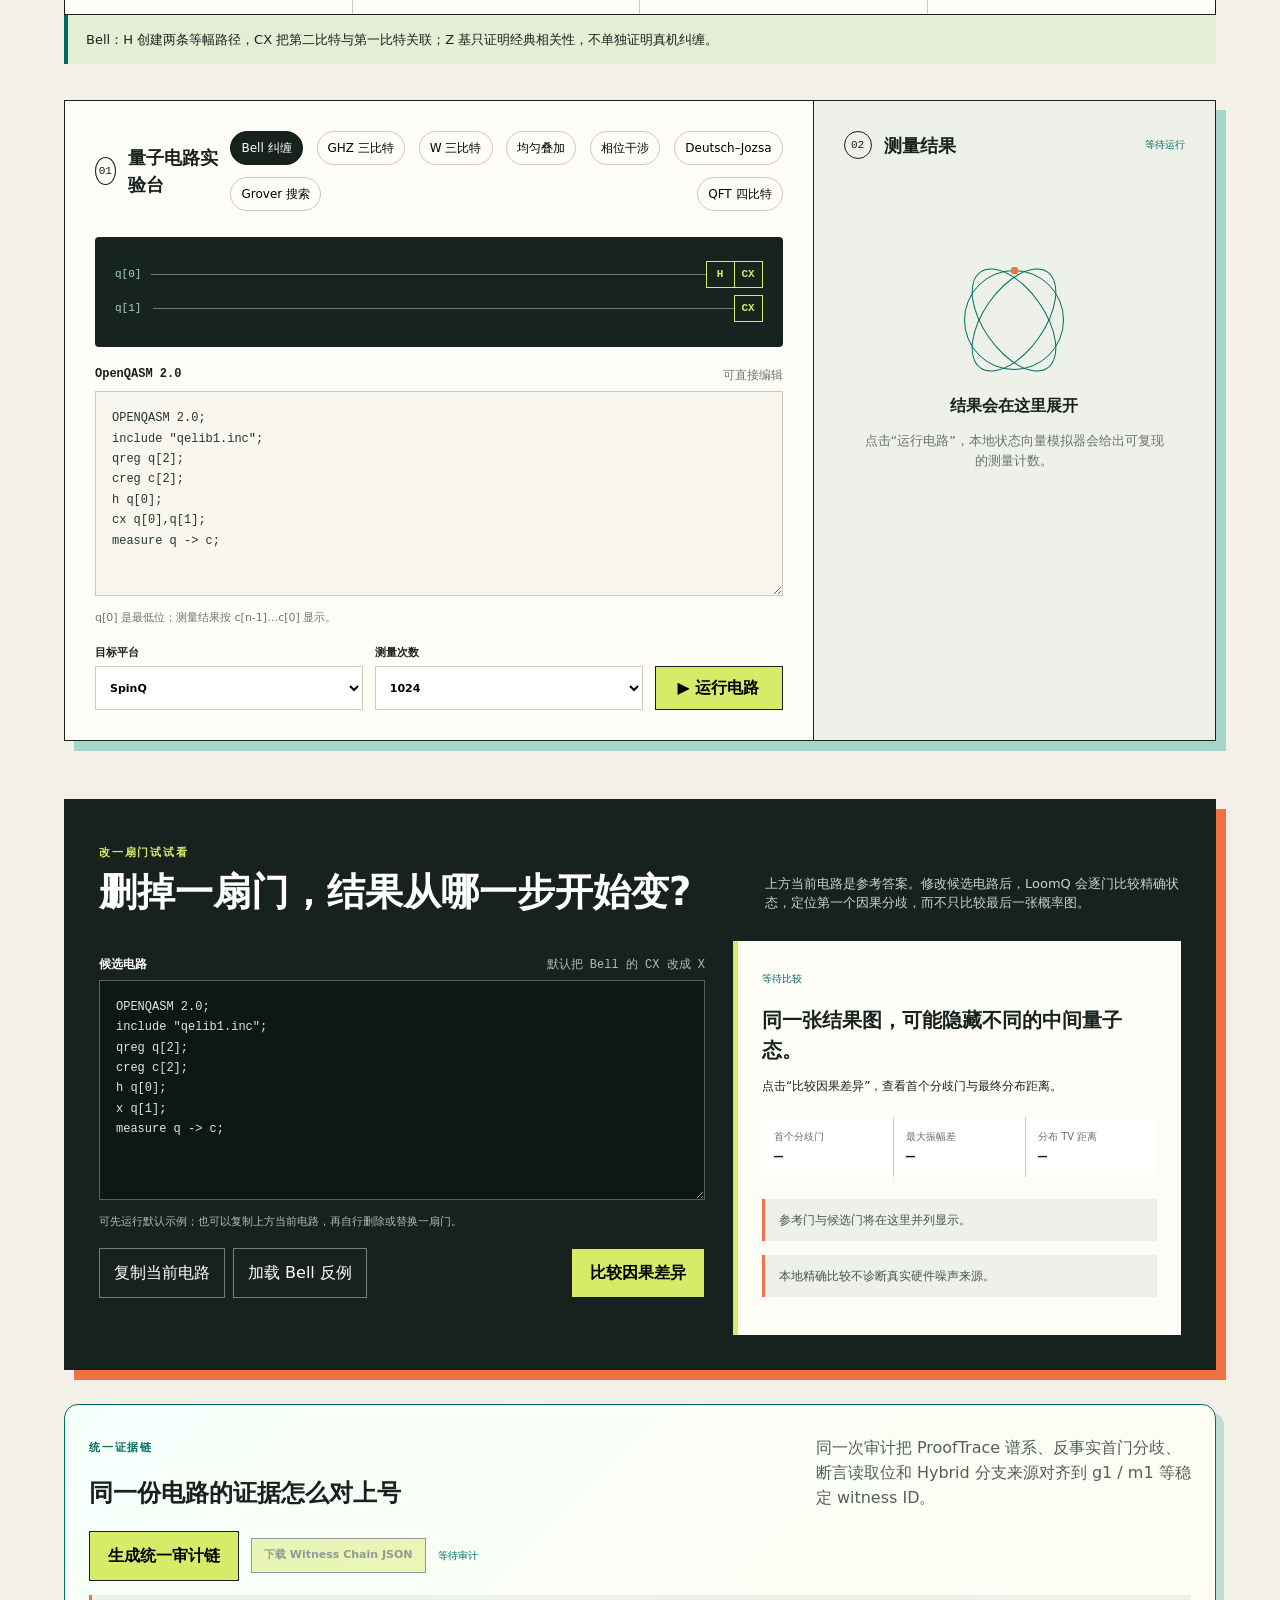
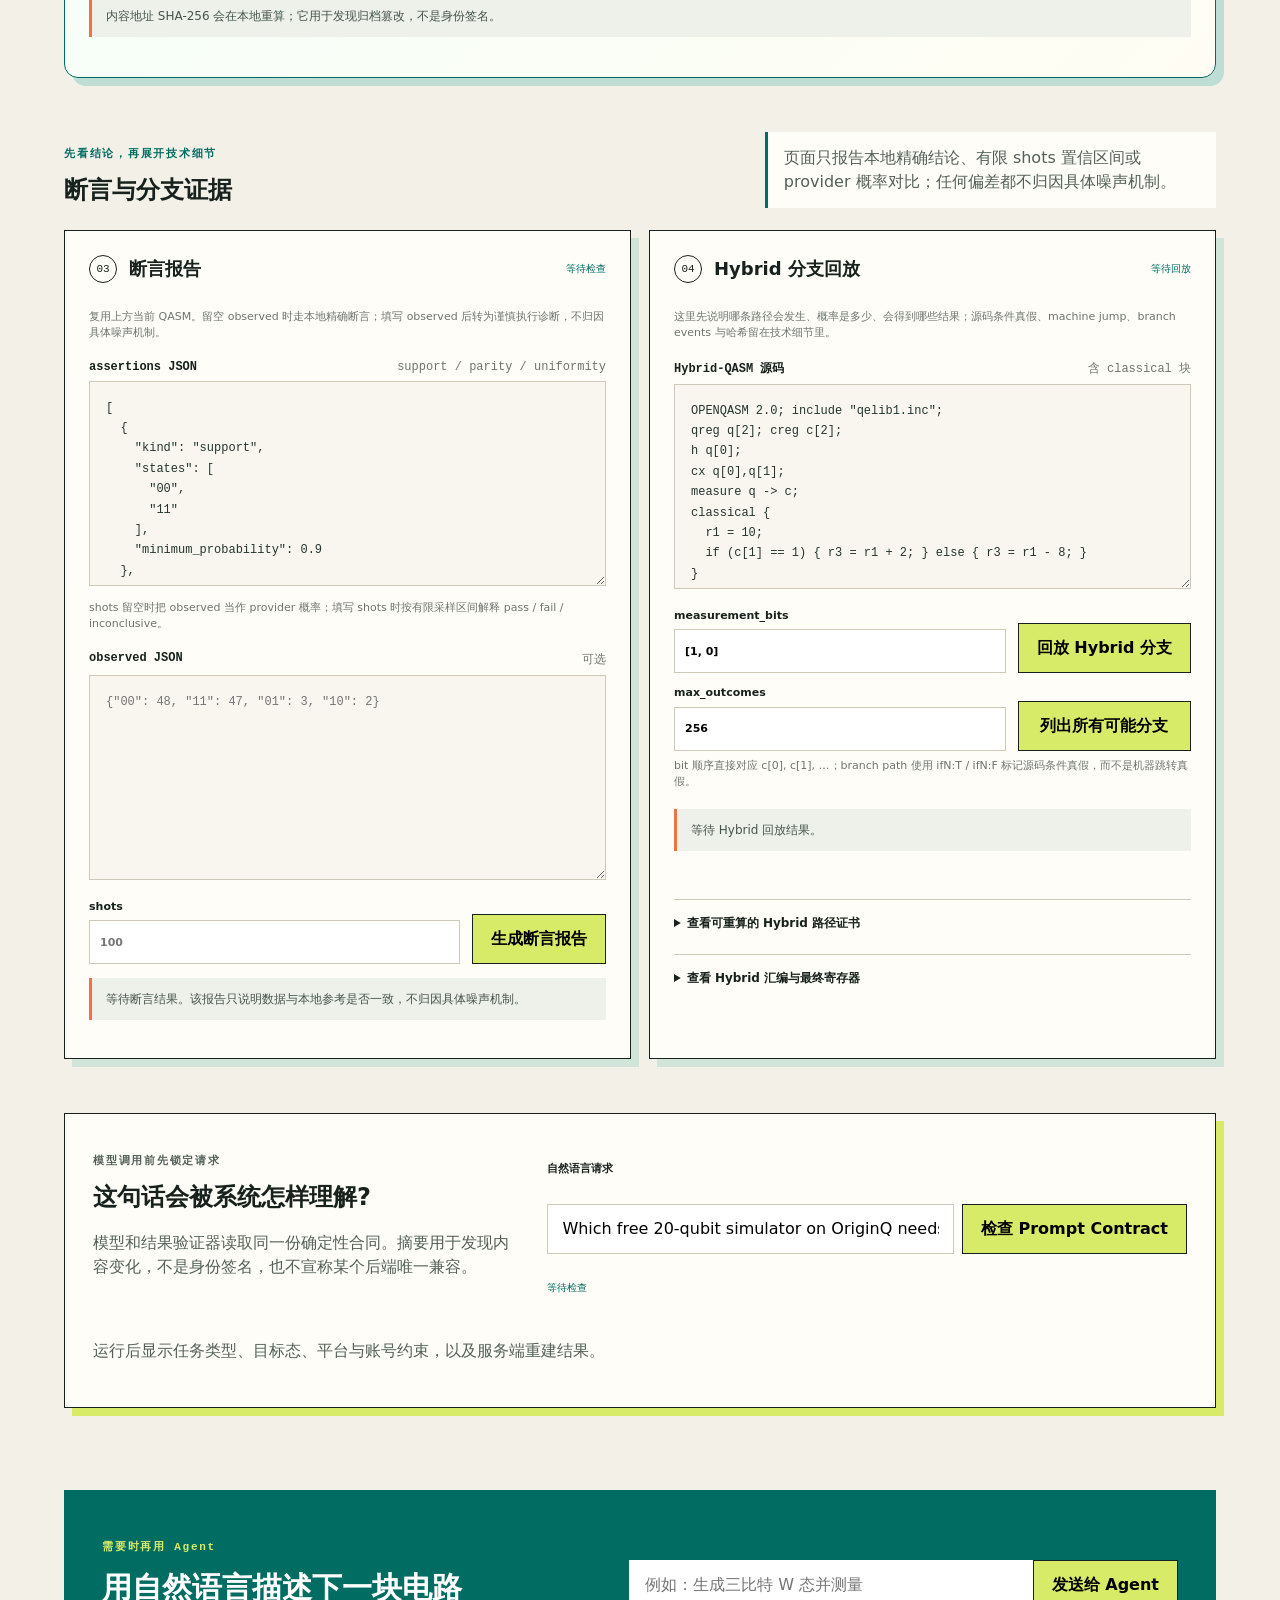
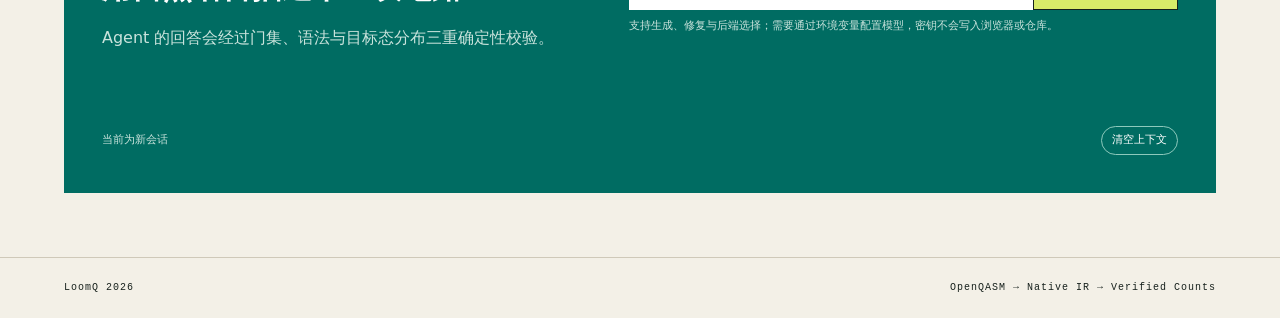
==== commit 3f4b269d: "Let the home story sound like a researcher daily life The narrative entrance now follows Shen Yao th" ====
--- a/starter_kit/web/index.html
+++ b/starter_kit/web/index.html
@@ -3,79 +3,168 @@
 <head>
   <meta charset="utf-8">
   <meta name="viewport" content="width=device-width, initial-scale=1">
-  <meta name="description" content="LoomQ 零依赖量子电路实验台">
-  <title>LoomQ · 量子电路实验台</title>
-  <link rel="icon" href="/favicon.ico" type="image/svg+xml">
-  <link rel="stylesheet" href="/styles.css">
-  <link rel="stylesheet" href="/enhancements.css">
+  <meta name="description" content="Quantum Atlas · 无形世界调查局：把量子实验、推理与证据写进一段可重放的故事">
+  <title>Quantum Atlas · 无形世界调查局</title>
+  <link rel="icon" href="favicon.svg" type="image/svg+xml">
+  <link rel="stylesheet" href="styles.css">
+  <link rel="stylesheet" href="enhancements.css">
 </head>
 <body>
-  <a class="skip-link" href="#atlas-briefing">跳到新手简报</a>
+  <a class="skip-link" href="#inquiry-world">跳到探究任务</a>
   <header class="masthead">
     <a class="brand" href="#top" aria-label="LoomQ 首页">
       <span class="brand-mark" aria-hidden="true">LQ</span>
       <span><strong>LoomQ</strong><small>量子电路实验台</small></span>
     </a>
-    <p class="status"><span aria-hidden="true"></span> 本地运行 · 凭据不离开电脑</p>
+    <div class="masthead-partner" aria-label="SheNicest 赛事合作标识">
+      <img src="assets/shenicest-logo.png" alt="SheNicest 赛事徽章">
+      <span><strong>SheNicest</strong><small>烈变黑客松 · 量子赛道</small></span>
+    </div>
+    <p class="status"><span aria-hidden="true"></span> 本地运行 <i></i> 凭据不离开电脑</p>
   </header>
 
   <main id="top">
-    <section class="atlas-hero" aria-labelledby="hero-title">
-      <div class="atlas-intro">
+    <section class="story-mode" aria-labelledby="story-mode-title">
+      <div class="story-mode-art">
+        <img src="assets/story/zero-point-station.png" alt="零点观测站的二维故事插图">
+        <span class="story-mode-stamp">QUANTUM ATLAS · 观测档案</span>
+      </div>
+      <div class="story-mode-copy">
         <p class="eyebrow">Quantum Atlas · 无形世界调查局</p>
-        <p class="atlas-casefile">新人案件 001 · 一次观察，为什么不能代表全部？</p>
-        <h1 id="hero-title">先看世界如何分岔，<br><em>再知道门的名字。</em></h1>
-        <p class="intro">你不需要量子计算背景。调查局会先教你怎样提问、怎样做公平比较，再带你认识电路里的操作。</p>
-      </div>
-
-      <div id="atlas-map" class="atlas-map" aria-label="调查地图：从观测站出发，经过分岔原野，最后抵达证据塔">
-        <img src="/assets/quantum-atlas-map.png" alt="纸质地图上，观测站、分岔原野与证据塔由一条道路连接；一名新人在观测站旁阅读笔记">
-        <button class="atlas-location current observatory" type="button" data-atlas-location="observatory" data-target="#atlas-briefing" aria-current="step">
-          <span>01 · 当前地点</span><strong>观测站</strong><small>学会怎样观察</small>
-        </button>
-        <button class="atlas-location locked field" type="button" data-atlas-location="field" data-target="#inquiry-world" disabled>
-          <span>02 · 待解锁</span><strong>分岔原野</strong><small>做一次公平比较</small>
-        </button>
-        <button class="atlas-location locked archive" type="button" data-atlas-location="archive" data-target="#inquiry-audit" disabled>
-          <span>03 · 待解锁</span><strong>证据塔</strong><small>检查结论说过头没有</small>
-        </button>
-      </div>
-      <div class="atlas-statusbar">
-        <p id="atlas-progress-copy" role="status" aria-live="polite">观测站：先学会四条调查规则，再出发。</p>
-        <nav aria-label="Quantum Atlas 入口">
-          <a href="/game.html">进入独立 HTML 游戏</a>
-          <a href="/capsule.html">进入 Quantum Capsule 母港</a>
-          <a href="/pixel.html">玩像素版调查局</a>
-          <a href="#evidence-map">熟悉量子计算？直接查看证据附录</a>
+        <p class="story-mode-kicker">序章 · 她的第八十年</p>
+        <h1 id="story-mode-title">她不是来寻找答案的，<em>她是来检查答案。</em></h1>
+        <p class="story-mode-lede">沈遥在零点观测站收到一份来自自己年轻版本的档案。系统说一切都已经预测完毕；她只相信四条规则：先留下预测，只改变一扇门，等待结果，如果证据不够就把“不够”留下。</p>
+        <div class="story-mode-ruleline" aria-label="调查规则"><span>01 先猜</span><span>02 只改一扇门</span><span>03 看首个分歧</span><span>04 再下结论</span></div>
+        <p class="story-mode-boundary">故事里的选择由实验留下证据。插画与台词不参与量子判定；真正的结果来自下面每一次本地运行、比较、推理和审计。</p>
+      </div>
+    </section>
+
+    <section class="researcher-diary" aria-labelledby="researcher-diary-title">
+      <div class="researcher-diary-heading"><p class="eyebrow">观测站日记 · 沈遥</p><h2 id="researcher-diary-title">她的一天，从一杯放凉的茶开始。</h2></div>
+      <div class="researcher-diary-grid">
+        <p><span>清晨</span>她先看窗外的云。云层没有回答她，仪器也没有。她把昨夜留下的数字抄在纸上，在旁边写下今天愿意相信的一句话。</p>
+        <p><span>午后</span>她把同一件事再做一次，只改一个小地方。等待的时候，她会给窗边的植物添水，听见老旧的通风机一下一下地响。</p>
+        <p><span>夜里</span>她把结果放回档案。能确定的就写清楚，不能确定的留在原处。研究员的工作有时很安静，安静到只剩一支笔在纸上的声音。</p>
+      </div>
+      <p class="researcher-diary-note">你现在看到的每一次实验，都从她这样的日常里开始。先观察，再动手，最后让结果自己说话。先预测，再动手，是沈遥留给新观察员的第一步。</p>
+    </section>
+
+    <section class="beginner-intro" aria-labelledby="beginner-intro-title">
+      <div class="beginner-intro-copy">
+        <p class="eyebrow">第一次来量子世界？从这里开始</p>
+        <p class="beginner-tag">零基础也能直接用 · 先看小球，再看结果</p>
+        <h2 id="beginner-intro-title">从一个小球开始，<em>看懂结果。</em></h2>
+        <p>你不需要先记住任何专业符号，也不用背下门的名字。把下面的小球当成一个“可能性”，我们只看三件事：它怎样移动、我们改了什么、最后看见了什么。</p>
+        <ol class="beginner-steps">
+          <li><b>1</b><span><strong>先观察</strong><small>小球代表一次待验证的可能性。</small></span></li>
+          <li><b>2</b><span><strong>拨动一扇门</strong><small>系统只改变一个条件，保留公平比较。</small></span></li>
+          <li><b>3</b><span><strong>看懂结果</strong><small>结果出现后，再决定你的解释是否站得住。</small></span></li>
+        </ol>
+        <a class="story-primary beginner-cta" href="#inquiry-world">我想试一次</a>
+      </div>
+      <div class="qubit-demo" aria-label="量子可能性入门动画">
+        <div class="qubit-demo-stage" data-beginner-demo tabindex="0" role="img" aria-label="小球从可能性移动到观测">
+          <span class="qubit-demo-orbit orbit-one"></span><span class="qubit-demo-orbit orbit-two"></span>
+          <span class="qubit-demo-ball" aria-hidden="true"></span>
+          <span class="qubit-demo-node node-left">可能性</span><span class="qubit-demo-node node-right">观测</span>
+          <span class="qubit-demo-gate">只改一个条件</span>
+          <span class="qubit-demo-state" data-beginner-demo-state>准备观察</span>
+        </div>
+        <div class="qubit-demo-caption">
+          <p><strong data-beginner-demo-title>先观察</strong><span data-beginner-demo-copy>小球现在代表一个还没有被测量的可能性。</span></p>
+          <div class="qubit-demo-controls" role="group" aria-label="小球实验步骤">
+            <button class="qubit-demo-step active" type="button" data-demo-step="observe">准备状态</button>
+            <button class="qubit-demo-step" type="button" data-demo-step="split">出现两种可能</button>
+            <button class="qubit-demo-step" type="button" data-demo-step="measure">现在测量</button>
+          </div>
+          <button class="qubit-demo-replay" type="button" data-beginner-demo-replay>重新开始</button>
+        </div>
+      </div>
+    </section>
+
+    <section id="quantum-basics" class="quantum-basics" aria-labelledby="quantum-basics-title">
+      <div class="quantum-basics-heading">
+        <p class="eyebrow">沈遥的观测站手册 · 第一页</p>
+        <h2 id="quantum-basics-title">沈遥给新观察员讲的五件小事</h2>
+        <p>她不会一上来讲复杂公式。她先让新人知道，量子世界里“可能”“看见”和“相互关联”分别是什么意思。</p>
+      </div>
+      <div class="quantum-basics-grid">
+        <article><span>01</span><h3>状态：还没有按下快门</h3><p>量子状态是在测量前对系统的描述。它告诉我们有哪些结果可能出现，以及每种可能有多大。</p><div class="quantum-symbol">|0⟩　或　|1⟩</div></article>
+        <article><span>02</span><h3>叠加：几种可能先共存</h3><p>一个量子比特可以同时保留多个可能。它不是普通硬币的“正反面还没看见”，而是保留了能继续产生干涉的振幅。</p><div class="quantum-symbol">|0⟩ + |1⟩</div></article>
+        <article><span>03</span><h3>测量：把可能变成一次看见</h3><p>测量会给出一个实际结果。一次结果只说明这一次看到了什么，重复很多次，才会形成结果分布。</p><div class="quantum-symbol">可能 → 结果</div></article>
+        <article><span>04</span><h3>纠缠：结果之间有联系</h3><p>两个量子比特可以共享一个整体状态。看到其中一个结果时，另一个结果的分布会和它保持关联。</p><div class="quantum-symbol">一起变化</div></article>
+        <article><span>05</span><h3>干涉：可能会互相加强或抵消</h3><p>量子门会改变振幅和相位。不同路径重新相遇时，有些结果被加强，有些结果被抵消，这就是干涉。</p><div class="quantum-symbol">相遇 → 明暗</div></article>
+      </div>
+      <div class="quantum-basics-story"><strong>沈遥的提醒</strong><p>“先别急着给世界命名。先写下你猜什么，再只改变一个地方。结果会告诉你，这次实验真正支持到哪里。”</p><a href="#inquiry-world">把这五件事带进第一次实验</a></div>
+    </section>
+
+    <section class="story-caseboard" aria-labelledby="caseboard-title">
+      <div class="story-caseboard-heading">
+        <div><p class="eyebrow">五份档案 · 五次回到现场</p><h2 id="caseboard-title">她的双面人生</h2></div>
+        <p>每个案件都有一个公开身份、一个隐藏身份，以及一项必须被重新检查的实验。</p>
+      </div>
+      <div class="story-case-grid">
+        <a class="story-case" data-story-case="eightieth-year" href="case.html?case=eightieth-year"><img src="assets/story/eighty-years-window.png" alt="她的第八年十档案插图"><span>第一案</span><strong>她的第八十年</strong><small>数字记忆与同意</small></a>
+        <a class="story-case" data-story-case="second-badge" href="case.html?case=second-badge"><img src="assets/story/second-badge.png" alt="第二个工牌档案插图"><span>第二案</span><strong>第二个工牌</strong><small>谁替谁签字</small></a>
+        <a class="story-case" data-story-case="inside-tide-line" href="case.html?case=inside-tide-line"><img src="assets/story/inside-tide-line.png" alt="潮线以内档案插图"><span>第三案</span><strong>潮线以内</strong><small>预测与被预测者</small></a>
+        <a class="story-case" data-story-case="night-grid" href="case.html?case=night-grid"><img src="assets/story/night-grid.png" alt="电网的夜班档案插图"><span>第四案</span><strong>电网的夜班</strong><small>谁承担最优的代价</small></a>
+        <a class="story-case" data-story-case="testimony-checker" href="case.html?case=testimony-checker"><img src="assets/story/evidence-tower.png" alt="证词校验器档案插图"><span>第五案</span><strong>证词校验器</strong><small>不知道也要留下</small></a>
+      </div>
+    </section>
+
+    <section class="story-hero" aria-labelledby="hero-title">
+      <img src="assets/quantum-world-journey.png" alt="一位初学者从观测站走向由量子电路线构成的分岔世界，手中拿着实验护照">
+      <div class="story-hero-copy">
+        <p class="eyebrow">Quantum World · 序章</p>
+        <p class="story-kicker">研究日志 001 · 窗外的云还没有散</p>
+        <h1 id="hero-title">先陪她看一会儿，<br><em>再开始提问。</em></h1>
+        <p class="intro">沈遥每天都从一件很小的事开始。她把一个可能的答案写下来，再把同一件事重新观察一次。你可以和她一起走完这段路，不用先记住任何术语。</p>
+        <nav class="story-actions" aria-label="Quantum World 快速入口">
+          <a class="story-primary" href="#inquiry-world">进入第一章</a>
+          <a class="story-secondary" href="#evidence-map">我想先看证据</a>
         </nav>
-      </div>
-      <p class="atlas-boundary">这是一张教学地图，不是量子态的物理图像。页面中的结论只来自可重放实验与审计记录。</p>
-    </section>
-
-    <section id="atlas-briefing" class="atlas-briefing" aria-labelledby="briefing-title" tabindex="-1">
-      <header>
-        <p class="eyebrow">观测站 · 3 分钟新人简报</p>
-        <h2 id="briefing-title">看不见的对象，也能留下可检查的证据</h2>
-        <p>量子系统不能像桌上的球那样直接看清。先记住四条调查规则；它们也是后面每一步的理由。</p>
-      </header>
-      <ol class="briefing-cards">
-        <li><span>01</span><strong>状态</strong><p>它不是“藏着的唯一答案”，而是系统此刻怎样被准备。我们先记录准备方式。</p></li>
-        <li><span>02</span><strong>多种可能</strong><p>观察以前，先允许不止一种结果。不要过早把世界压成一个答案。</p></li>
-        <li><span>03</span><strong>重复观察</strong><p>一次观察只留下一条记录；把同一准备重复很多次，才看得见结果分布。</p></li>
-        <li><span>04</span><strong>只改一个条件</strong><p>前后实验保持其他条件相同，变化才有明确来源。这叫对照实验。</p></li>
+        <p class="story-boundary">主视觉是旅程隐喻；结论只来自下方可重放实验，不把插画当作量子态证明。</p>
+      </div>
+      <ol id="story-chapters" class="story-chapters" aria-label="三幕探究旅程">
+        <li data-story-chapter="predict" class="current"><span>第一幕</span><strong>在分岔以前</strong><small>先留下预测</small></li>
+        <li data-story-chapter="experiment" class="upcoming"><span>第二幕</span><strong>只拨动一扇门</strong><small>做两次观察</small></li>
+        <li data-story-chapter="conclude" class="upcoming"><span>第三幕</span><strong>带证据归来</strong><small>审计结论并领取护照</small></li>
       </ol>
-      <div class="briefing-handoff">
-        <div><strong>你的调查规则</strong><p>先预测 → 重复观察 → 公平比较 → 让证据限制结论。</p></div>
-        <button id="begin-case" class="primary" type="button">我知道怎样调查了</button>
-      </div>
-    </section>
-
-    <section id="inquiry-world" class="inquiry-world" aria-labelledby="inquiry-title" tabindex="-1" hidden>
+      <p id="story-progress-copy" class="story-progress-copy" role="status" aria-live="polite">第一幕：先留下你的预测。</p>
+    </section>
+
+    <section id="double-life" class="double-life" aria-labelledby="double-life-title">
+      <div class="double-life-heading">
+        <div>
+          <p class="eyebrow">双面人生 · 场景入口</p>
+          <h2 id="double-life-title">同一座村庄，两个时空。</h2>
+          <p>每个地点都有一张陆地地图和一张太空地图。进入地点后，系统先落在当前世界；随后量子叠加可能让另一张地图短暂显现。</p>
+        </div>
+        <div class="double-life-legend" aria-label="场景说明">
+          <span><i class="legend-dot earth"></i>地球现实层</span>
+          <span><i class="legend-dot cosmos"></i>量子意识层</span>
+        </div>
+      </div>
+      <div class="double-life-stage-wrap">
+        <div class="double-life-stage" data-double-life-stage data-side="earth" aria-label="双面人生场景地图">
+          <img class="double-life-layer is-visible" data-double-life-layer="earth" src="assets/story/double-life-village-earth-2d.png" alt="二维地球现实层贴图：安静村庄、道路、菜园与观测穹顶">
+          <img class="double-life-layer" data-double-life-layer="cosmos" src="assets/story/double-life-village-cosmos-2d.png" alt="二维量子意识层贴图：同一座村庄变成星云道路与发光栖居地">
+          <div class="double-life-location"><span>当前地点</span><strong data-double-life-location>静默村庄</strong><small data-double-life-side>地球现实层</small></div>
+          <div class="double-life-toast" data-double-life-toast role="status" aria-live="polite" hidden></div>
+        </div>
+        <div class="double-life-controls">
+          <div><strong data-double-life-transition>等待进入地点</strong><span data-double-life-probability>量子切换概率 38%</span></div>
+          <button id="double-life-enter" class="secondary" type="button">进入静默村庄</button>
+        </div>
+      </div>
+    </section>
+
+    <section id="inquiry-world" class="inquiry-world" aria-labelledby="inquiry-title" tabindex="-1">
       <div class="inquiry-heading">
         <div>
-          <p class="eyebrow">分岔原野 · 第一个对照实验</p>
-          <h2 id="inquiry-title">现在再问：H 和 CX 分别做了什么？</h2>
-          <p>H 作用在第一个量子比特，CX 随后连接第二个。你不需要先学 QASM：先预测，再运行对照实验；系统只移除 CX，观察两组分布如何变化。</p>
+          <p class="eyebrow">Quantum World · 第一个探究任务</p>
+          <h2 id="inquiry-title">同一件事，再看一遍，会发生什么？</h2>
+          <p>沈遥把原来的观察完整保留，再拿走一个连接，看看结果从哪里开始改变。先预测，再运行对照实验；你只需要先说出自己的猜想，剩下的交给两次测量。</p>
         </div>
         <ol class="inquiry-route" aria-label="探究步骤">
           <li><span>1</span>预测</li>
@@ -88,30 +177,30 @@
       <div class="inquiry-prompt">
         <div>
           <span class="inquiry-label">研究问题</span>
-          <strong>删掉 CX 后，Bell 电路的测量结果会怎样变化？</strong>
-          <p>实验 A 保留 H 和 CX；实验 B 保留 H、暂时禁用 CX。其他条件相同。</p>
+            <strong>拿走一个连接后，两次观察会留下什么不同？</strong>
+            <p>第一次保留原来的步骤。第二次只拿走一个连接。其他事情都不动。</p>
         </div>
         <label for="inquiry-prediction">运行前，我的预测
           <select id="inquiry-prediction">
             <option value="not-sure">我还不确定，先观察</option>
-            <option value="h-opens-branches">H 已经建立分支，CX 改变相关结构</option>
-            <option value="cx-opens-branches">CX 才建立最初的两个分支</option>
+            <option value="h-opens-branches">最开始的步骤让可能性分开，连接改变了它们的关系</option>
+            <option value="cx-opens-branches">是连接让最初的可能性出现</option>
           </select>
         </label>
-        <button id="run-inquiry" class="primary" type="button">运行 A/B 对照实验</button>
+        <button id="run-inquiry" class="primary" type="button">开始两次观察</button>
         <p id="inquiry-status" role="status" aria-live="polite">尚未运行；实验完全在本地完成。</p>
       </div>
 
       <div id="inquiry-results" class="inquiry-results" hidden>
         <div class="inquiry-comparison">
           <article class="inquiry-experiment">
-            <header><span>实验 A · 完整 Bell</span><strong>H + CX</strong></header>
+            <header><span>第一次观察 · 原来的步骤</span><strong>完整路径</strong></header>
             <div id="inquiry-control-chart" class="inquiry-chart" aria-label="完整 Bell 电路测量分布"></div>
             <p id="inquiry-control-observation">等待实验结果。</p>
           </article>
           <article class="inquiry-experiment variant">
-            <header><span>实验 B · 只改一个条件</span><strong>H，禁用 CX</strong></header>
-            <div id="inquiry-variant-chart" class="inquiry-chart" aria-label="禁用 CX 后的测量分布"></div>
+            <header><span>第二次观察 · 只改一个地方</span><strong>少一个连接</strong></header>
+            <div id="inquiry-variant-chart" class="inquiry-chart" aria-label="少一个连接后的测量分布"></div>
             <p id="inquiry-variant-observation">等待实验结果。</p>
           </article>
         </div>
@@ -124,8 +213,8 @@
         <div class="inquiry-conclusion">
           <label for="inquiry-conclusion">根据结果，我的结论
             <select id="inquiry-conclusion">
-              <option value="h-opens-branches-cx-correlates">H 建立分支，CX 改变两个比特的相关结构</option>
-              <option value="cx-opens-branches">CX 建立了最初的两个分支</option>
+              <option value="h-opens-branches-cx-correlates">最开始的步骤让可能性分开，连接改变了它们的关系</option>
+              <option value="cx-opens-branches">是连接让最初的可能性出现</option>
               <option value="proves-nonlocality">这次 Z 基实验完整证明了 Bell 非定域性</option>
             </select>
           </label>
@@ -203,7 +292,7 @@
         <button class="task-card" data-task="backend"><span>04 · MATCH</span><strong>选择合适的后端</strong><small>按比特数、费用和排队比较 SpinQ、本源和 Braket</small></button>
       </div>
       <div id="lesson" class="lesson" tabindex="-1">
-        <strong>Bell 态只需要两步：</strong>H 门让 q[0] 同时保留 0 和 1 的振幅；CX 再把 q[1] 与它关联。测量时主要得到 00 和 11，这证明模拟结果具有经典相关性；单靠 Z 基测量不能完整证明真机纠缠。
+        <strong>一次量子观察可以很简单：</strong>先让一个量子保留几种可能，再观察另一个量子是否跟着它一起变化。测量会留下 00、11 这样的结果；我们先描述看见的部分，再决定能不能继续解释。
       </div>
     </section>
 
@@ -270,6 +359,24 @@
               <span id="proof-status">等待证明</span>
             </summary>
             <p id="proof-scope" class="proof-scope"></p>
+            <dl class="proof-semantic">
+              <div>
+                <dt>所有基列都查过了吗？</dt>
+                <dd id="proof-semantic-basis">—</dd>
+              </div>
+              <div>
+                <dt>是不是同一个全局相位？</dt>
+                <dd id="proof-semantic-phase">—</dd>
+              </div>
+              <div>
+                <dt>最大误差有多大？</dt>
+                <dd id="proof-semantic-error">—</dd>
+              </div>
+              <div>
+                <dt>这是不是形式化证明？</dt>
+                <dd id="proof-semantic-bound">—</dd>
+              </div>
+            </dl>
             <dl class="proof-metrics">
               <div><dt>量子门</dt><dd id="proof-gates">—</dd></div>
               <div><dt>深度</dt><dd id="proof-depth">—</dd></div>
@@ -454,7 +561,7 @@
 
   <footer><span>LoomQ 2026</span><span>OpenQASM → Native IR → Verified Counts</span></footer>
   <div id="notice" class="notice" role="status" aria-live="polite"></div>
-  <script src="/inquiry.js" defer></script>
-  <script src="/app.js" defer></script>
+  <script src="inquiry.js" defer></script>
+  <script src="app.js" defer></script>
 </body>
 </html>
--- a/starter_kit/web/styles.css
+++ b/starter_kit/web/styles.css
@@ -0,0 +1,8 @@
+:root{--ink:#17211d;--paper:#f3f0e7;--card:#fffdf7;--line:#cfc9b9;--teal:#006c62;--mint:#a6d5c9;--acid:#d8eb69;--orange:#ef7145;--mono:"SFMono-Regular",Consolas,monospace;--sans:Inter,"PingFang SC","Noto Sans CJK SC",system-ui,sans-serif}*{box-sizing:border-box}html{scroll-behavior:smooth}body{margin:0;background:var(--paper);color:var(--ink);font-family:var(--sans);line-height:1.5}.masthead{height:78px;display:flex;align-items:center;justify-content:space-between;border-bottom:1px solid var(--line);padding:0 max(28px,5vw)}.brand{display:flex;gap:12px;align-items:center;color:inherit;text-decoration:none}.brand-mark{display:grid;place-items:center;width:42px;height:42px;background:var(--ink);color:var(--acid);border-radius:50%;font:700 14px var(--mono)}.brand strong,.brand small{display:block}.brand strong{font-size:19px;letter-spacing:.03em}.brand small{color:#64706a;font-size:11px;letter-spacing:.12em}.status{font:12px var(--mono);text-transform:uppercase}.status span{display:inline-block;width:8px;height:8px;background:#48a97f;border-radius:50%;margin-right:7px;box-shadow:0 0 0 5px rgba(72,169,127,.12)}main{max-width:1440px;margin:auto;padding:0 max(28px,5vw)}.hero{min-height:330px;padding:62px 0 48px;display:grid;grid-template-columns:1.35fr 1fr;gap:8vw;align-items:end}.eyebrow{font:700 11px var(--mono);letter-spacing:.16em;color:var(--teal)}h1{font-size:clamp(48px,6.2vw,92px);line-height:.95;letter-spacing:-.055em;margin:15px 0 22px;max-width:900px}h1 em{font-weight:400;color:var(--teal)}.intro{font-size:17px;max-width:620px;color:#53605a}.steps{list-style:none;margin:0;padding:0;border-top:1px solid var(--ink)}.steps li{display:grid;grid-template-columns:50px 1fr;position:relative;padding:16px 0;border-bottom:1px solid var(--line)}.steps span{font:11px var(--mono);color:var(--teal)}.steps strong{font-size:14px}.steps small{grid-column:2;color:#6c746f}.workspace{display:grid;grid-template-columns:minmax(0,1.3fr) minmax(340px,.7fr);background:var(--card);border:1px solid var(--ink);box-shadow:10px 10px 0 var(--mint)}.editor-panel,.result-panel{padding:30px}.result-panel{border-left:1px solid var(--ink);background:#edf1e9}.panel-heading,.panel-heading>div{display:flex;align-items:center;justify-content:space-between;gap:12px}.panel-heading{margin-bottom:26px}.panel-heading h2{margin:0;font-size:18px}.index{font:11px var(--mono);display:grid;place-items:center;width:28px;height:28px;border:1px solid var(--ink);border-radius:50%}.examples{display:flex;gap:6px;flex-wrap:wrap;justify-content:flex-end}button,select,input,textarea{font:inherit}.chip{border:1px solid var(--line);background:transparent;padding:7px 10px;border-radius:100px;font-size:12px;cursor:pointer}.chip.active,.chip:hover{background:var(--ink);color:white;border-color:var(--ink)}.circuit{background:#16231e;color:white;border-radius:4px;padding:20px;min-height:110px;overflow:auto;margin-bottom:20px}.wire{display:flex;align-items:center;height:34px;min-width:max-content;font:11px var(--mono)}.wire-label{width:42px;color:var(--mint)}.wire-line{height:1px;background:#6c7b74;width:100%}.gate{display:inline-grid;place-items:center;min-width:29px;height:27px;padding:0 5px;margin-left:-1px;border:1px solid var(--acid);color:var(--acid);background:#16231e;font-weight:700}.code-label{display:flex;justify-content:space-between;margin:15px 0 7px;font:700 12px var(--mono)}.code-label span,.hint{color:#6d756f;font-weight:400}.hint{font-size:11px;margin:7px 0 18px}textarea{width:100%;height:205px;resize:vertical;border:1px solid var(--line);background:#f8f6ef;padding:16px;font:12px/1.7 var(--mono);color:#24362f;outline:none}textarea:focus,input:focus,select:focus,button:focus-visible{outline:3px solid var(--acid);outline-offset:2px}.controls{display:grid;grid-template-columns:1fr 1fr auto;gap:12px;align-items:end}.controls label{font-size:11px;font-weight:700}.controls select{display:block;width:100%;height:44px;margin-top:5px;background:white;border:1px solid var(--line);padding:0 10px}.primary,.secondary{height:44px;border:1px solid var(--ink);font-weight:750;cursor:pointer}.primary{background:var(--acid);padding:0 22px}.primary:hover{background:#e7f687}.backend{font:10px var(--mono);color:var(--teal);text-transform:uppercase}.empty-state{text-align:center;padding:85px 20px}.empty-state strong{display:block;margin-top:24px}.empty-state p{font-size:13px;color:#69736e}.orbit{position:relative;width:100px;height:100px;border:1px solid var(--teal);border-radius:50%;margin:auto}.orbit:before,.orbit:after{content:"";position:absolute;inset:18px -10px;border:1px solid var(--teal);border-radius:50%;transform:rotate(55deg)}.orbit:after{transform:rotate(-55deg)}.orbit i{position:absolute;width:7px;height:7px;background:var(--orange);border-radius:50%;left:46px;top:-4px}.chart{display:grid;gap:14px;margin:40px 0 25px}.bar-row{display:grid;grid-template-columns:40px 1fr 52px;gap:10px;align-items:center;font:11px var(--mono)}.bar-track{appearance:none;-webkit-appearance:none;width:100%;height:28px;border:1px solid #9aa59f;background:white}.bar-track::-webkit-progress-bar{background:white}.bar-track::-webkit-progress-value{background:var(--teal)}.bar-track::-moz-progress-bar{background:var(--teal)}.explanation{padding:14px;border-left:3px solid var(--orange);background:rgba(255,255,255,.55);font-size:13px}details{margin-top:22px;border-top:1px solid var(--line);padding-top:14px}summary{cursor:pointer;font-weight:700;font-size:12px}pre{overflow:auto;white-space:pre-wrap;font:11px/1.6 var(--mono)}.agent{margin:82px 0 64px;padding:38px;background:var(--teal);color:white;display:grid;grid-template-columns:1fr 1.15fr;gap:50px;align-items:center}.agent .eyebrow{color:var(--acid)}.agent h2{font-size:30px;margin:8px 0}.agent p{color:#c9e3dc}.agent form{display:flex}.agent input{flex:1;min-width:0;height:50px;border:0;padding:0 16px}.secondary{height:50px;background:var(--acid);padding:0 18px}.agent-reply{grid-column:1/-1;background:#063f39;padding:18px;margin:0}.notice{position:fixed;right:24px;bottom:24px;max-width:420px;padding:13px 17px;background:var(--ink);color:white;box-shadow:5px 5px 0 var(--orange);font-size:13px;opacity:0;transform:translateY(8px);pointer-events:none;transition:.2s}.notice.show{opacity:1;transform:none}footer{display:flex;justify-content:space-between;border-top:1px solid var(--line);padding:24px max(28px,5vw);font:10px var(--mono);letter-spacing:.1em}.sr-only{position:absolute;width:1px;height:1px;padding:0;margin:-1px;overflow:hidden;clip:rect(0,0,0,0);white-space:nowrap;border:0}[hidden]{display:none!important}@media(max-width:900px){.hero,.workspace,.agent{grid-template-columns:1fr}.hero{gap:40px}.result-panel{border-left:0;border-top:1px solid var(--ink)}.agent{gap:15px}.agent-reply{grid-column:auto}}@media(max-width:620px){main{padding:0 16px}.masthead{padding:0 16px}.status{display:none}.hero{padding-top:40px}.editor-panel,.result-panel{padding:20px}.panel-heading{align-items:flex-start;flex-direction:column}.examples{justify-content:flex-start}.controls{grid-template-columns:1fr 1fr}.primary{grid-column:1/-1}.agent{margin:60px 0;padding:24px}.agent form{display:block}.agent input,.secondary{width:100%}.secondary{margin-top:8px}footer{padding:20px 16px;gap:15px}}@media(prefers-reduced-motion:reduce){*{scroll-behavior:auto!important;transition:none!important}}
+.proof-panel{padding:16px;border:1px solid var(--teal);background:#f8fff8}.proof-panel summary{display:flex;justify-content:space-between;gap:12px;color:var(--teal)}.proof-panel summary span{font:10px var(--mono);text-transform:uppercase}.proof-scope{font-size:12px;color:#53605a}.proof-semantic,.proof-metrics{display:grid;grid-template-columns:repeat(2,1fr);gap:8px;margin:14px 0}.proof-semantic div,.proof-metrics div{padding:9px;background:white;border:1px solid var(--line);min-width:0}.proof-semantic dt,.proof-metrics dt{font:10px var(--mono);color:#64706a}.proof-semantic dd,.proof-metrics dd{margin:3px 0 0;font-weight:750}.proof-semantic dd{font-size:12px;line-height:1.5}.proof-label{display:block;margin-top:12px;font-size:11px}.proof-targets,.proof-rewrites{margin:6px 0;padding-left:20px;font:10px/1.7 var(--mono)}.proof-download{display:inline-block;margin-top:12px;padding:8px 12px;border:1px solid var(--ink);background:var(--acid);color:var(--ink);text-decoration:none;font-size:11px;font-weight:700;cursor:pointer}.proof-download[aria-disabled="true"]{opacity:.45;pointer-events:none}
+.evidence-lab{margin:54px 0 0}.evidence-header{display:grid;grid-template-columns:minmax(0,1.2fr) minmax(260px,.8fr);gap:24px;align-items:end;margin-bottom:22px}.evidence-header h2{margin:8px 0 0}.evidence-copy{margin:0;padding:14px 16px;border-left:3px solid var(--teal);background:#fffdf7;color:#53605a}.evidence-grid{display:grid;grid-template-columns:repeat(2,minmax(0,1fr));gap:18px}.evidence-card{padding:24px;border:1px solid var(--ink);background:var(--card);box-shadow:8px 8px 0 rgba(166,213,201,.45)}.evidence-card h3{margin:0;font-size:18px}.evidence-controls{display:grid;grid-template-columns:1fr auto;gap:12px;align-items:end;margin-top:12px}.evidence-controls label{font-size:11px;font-weight:700}.evidence-controls input{display:block;width:100%;height:44px;margin-top:5px;border:1px solid var(--line);background:white;padding:0 10px}.audit-note{margin:14px 0;padding:12px 14px;background:#edf1e9;border-left:3px solid var(--orange);font-size:12px;color:#45544d}.audit-note-inline{display:block;margin-top:6px;color:#53605a}.audit-list{margin:0;padding-left:20px;display:grid;gap:10px}.audit-list.compact{margin-top:12px}.audit-item{padding:10px 12px;background:#f8f6ef;border:1px solid var(--line)}.audit-item.pass{border-left:4px solid #2e8b57}.audit-item.fail{border-left:4px solid #b03030}.audit-item.inconclusive{border-left:4px solid var(--orange)}.audit-meta{display:block;margin-top:4px;font:11px/1.6 var(--mono);color:#53605a}
+@media(max-width:900px){.evidence-header{grid-template-columns:1fr}.evidence-grid{grid-template-columns:1fr}.evidence-header>*,.evidence-grid>*{min-width:0}}
+@media(max-width:620px){.evidence-card{padding:18px;box-shadow:6px 6px 0 rgba(166,213,201,.45)}.evidence-copy{padding:12px 14px}.evidence-card .code-label{display:block}.evidence-card .code-label span{display:block;margin-top:4px}.evidence-controls{grid-template-columns:1fr}.evidence-controls button,.evidence-controls .secondary{width:100%}.evidence-card textarea{height:180px;padding:12px}.evidence-card pre,.audit-meta,.audit-note,.audit-note-inline,.proof-semantic dd{font-size:10px;line-height:1.5}.evidence-card pre,.audit-item,.evidence-copy,.audit-meta,.audit-note,.audit-note-inline,.proof-semantic div{overflow-wrap:anywhere;word-break:break-word}.proof-semantic,.proof-metrics{grid-template-columns:1fr}}
+.hardware-proofline{display:grid;grid-template-columns:repeat(2,minmax(0,1fr));gap:10px;margin:18px 0}.hardware-proofline a{display:grid;gap:4px;min-width:0;padding:13px 15px;border:1px solid var(--line);background:#fff;color:var(--ink);text-decoration:none}.hardware-proofline a:hover,.hardware-proofline a:focus-visible{border-color:var(--teal)}.hardware-proofline span{font:10px var(--mono);color:var(--teal)}.hardware-proofline strong{font-size:13px;overflow-wrap:anywhere}.hardware-proofline small{color:#59655f}.judge-tour-launch{display:flex;align-items:center;gap:16px;margin:18px 0}.judge-tour-launch p{margin:0;color:#53605a;font-size:12px}.judge-tour{position:sticky;top:8px;z-index:5;display:grid;grid-template-columns:repeat(6,minmax(125px,1fr));gap:6px;padding:8px;background:rgba(23,33,29,.96);box-shadow:4px 4px 0 var(--mint)}.judge-tour a{display:flex;flex-direction:column;justify-content:space-between;min-width:0;min-height:56px;padding:8px;border:1px solid #52615a;color:#fff;text-decoration:none;font-size:11px}.judge-tour a span{margin-top:5px;font:9px var(--mono);color:#b9c7c0;overflow-wrap:anywhere}.judge-tour a.complete{border-color:var(--acid);background:#264139}.judge-tour a.complete span{color:var(--acid)}.prompt-contract-panel{display:grid;grid-template-columns:minmax(0,.8fr) minmax(300px,1.2fr);gap:28px;margin:54px 0 0;padding:28px;border:1px solid var(--ink);background:var(--card);box-shadow:8px 8px 0 var(--acid)}.prompt-contract-panel h2{margin:8px 0}.prompt-contract-panel p{color:#53605a}.prompt-contract-controls{display:grid;grid-template-columns:1fr auto;gap:8px;align-items:end;min-width:0}.prompt-contract-controls label{grid-column:1/-1;font:700 11px var(--mono)}.prompt-contract-controls input{min-width:0;height:50px;padding:0 14px;border:1px solid var(--line)}.prompt-contract-controls .backend{grid-column:1/-1}.prompt-contract-result{grid-column:1/-1;min-width:0}.prompt-contract-summary{display:grid;grid-template-columns:repeat(3,minmax(0,1fr));gap:8px;margin:0}.prompt-contract-summary div{min-width:0;padding:10px;border:1px solid var(--line);background:#f8f6ef}.prompt-contract-summary dt{font:10px var(--mono);color:#64706a}.prompt-contract-summary dd{margin:4px 0 0;font-weight:700;overflow-wrap:anywhere}
+@media(max-width:900px){.judge-tour{grid-template-columns:repeat(3,minmax(0,1fr))}.prompt-contract-panel{grid-template-columns:1fr}.prompt-contract-result{grid-column:auto}}
+@media(max-width:620px){.hardware-proofline{grid-template-columns:1fr}.judge-tour-launch{display:grid;grid-template-columns:1fr}.judge-tour-launch .primary{width:100%}.judge-tour{display:flex;overflow-x:auto;overscroll-behavior-inline:contain;scroll-snap-type:x proximity}.judge-tour a{flex:0 0 172px;scroll-snap-align:start}.prompt-contract-panel{padding:18px;box-shadow:6px 6px 0 var(--acid)}.prompt-contract-controls{grid-template-columns:1fr}.prompt-contract-controls label,.prompt-contract-controls .backend{grid-column:auto}.prompt-contract-controls .secondary{width:100%;margin-top:0}.prompt-contract-summary{grid-template-columns:1fr}}
--- a/starter_kit/web/enhancements.css
+++ b/starter_kit/web/enhancements.css
@@ -0,0 +1,894 @@
+.skip-link {
+  position: fixed;
+  left: 18px;
+  top: 12px;
+  z-index: 20;
+  padding: 10px 14px;
+  background: var(--acid);
+  color: var(--ink);
+  font-weight: 750;
+  transform: translateY(-160%);
+}
+
+.skip-link:focus { transform: none; }
+.evidence-map {
+  margin: 0 0 34px;
+  padding: 24px;
+  border: 1px solid var(--ink);
+  background: linear-gradient(135deg, #fffdf7, #edf5ef);
+  box-shadow: 8px 8px 0 rgba(216, 235, 105, 0.45);
+}
+
+.evidence-map:focus {
+  outline: 3px solid var(--acid);
+  outline-offset: 3px;
+}
+
+.evidence-map-header {
+  display: grid;
+  grid-template-columns: minmax(0, 1fr) auto;
+  gap: 18px;
+  align-items: end;
+  margin-bottom: 18px;
+}
+
+.evidence-map-header h2 {
+  margin: 8px 0 0;
+  font-size: clamp(28px, 3.6vw, 46px);
+}
+
+.judge-choices {
+  display: flex;
+  flex-wrap: wrap;
+  gap: 10px;
+  justify-content: flex-end;
+}
+
+.judge-choice {
+  display: inline-flex;
+  align-items: center;
+  min-height: 44px;
+  padding: 0 14px;
+  color: var(--ink);
+  background: white;
+  border: 1px solid var(--ink);
+  text-decoration: none;
+  font-weight: 700;
+}
+
+.judge-choice:hover,
+.judge-choice:focus-visible {
+  background: var(--acid);
+}
+
+.question-checklist {
+  display: grid;
+  grid-template-columns: repeat(3, minmax(0, 1fr));
+  gap: 14px;
+  margin: 0;
+  padding: 0;
+  list-style: none;
+}
+
+.question-item {
+  min-width: 0;
+  padding: 16px 18px;
+  background: white;
+  border-left: 4px solid var(--teal);
+}
+
+.question-item h3 {
+  margin: 0 0 10px;
+  font-size: 18px;
+}
+
+.question-item p {
+  margin: 0;
+  color: #45544d;
+  line-height: 1.6;
+}
+
+.task-switcher { margin: 0 0 36px; }
+
+.task-switcher > div:first-child {
+  display: flex;
+  align-items: end;
+  justify-content: space-between;
+  gap: 20px;
+  margin-bottom: 18px;
+}
+
+.task-switcher h2 {
+  margin: 0;
+  font-size: clamp(25px, 3vw, 40px);
+}
+
+.task-grid {
+  display: grid;
+  grid-template-columns: repeat(4, 1fr);
+  border: 1px solid var(--ink);
+}
+
+.task-card {
+  min-height: 142px;
+  padding: 20px;
+  text-align: left;
+  border: 0;
+  border-right: 1px solid var(--line);
+  background: var(--card);
+  cursor: pointer;
+}
+
+.task-card:last-child { border-right: 0; }
+.task-card span, .task-card strong, .task-card small { display: block; }
+.task-card span { font: 10px var(--mono); color: var(--teal); }
+.task-card strong { margin: 18px 0 8px; font-size: 15px; }
+.task-card small { color: #66716b; }
+.task-card:hover, .task-card.active { background: var(--mint); }
+
+.lesson {
+  padding: 15px 18px;
+  background: #e5edd4;
+  border-left: 4px solid var(--teal);
+  font-size: 13px;
+}
+
+.lesson:focus { outline: 3px solid var(--acid); outline-offset: 2px; }
+
+.counterfactual {
+  margin: 58px 0 20px;
+  padding: 34px;
+  color: white;
+  background: #17211d;
+  border: 1px solid var(--ink);
+  box-shadow: 10px 10px 0 var(--orange);
+}
+
+.counterfactual .eyebrow { color: var(--acid); }
+.counterfactual-heading { display: grid; grid-template-columns: 1.2fr .8fr; gap: 42px; align-items: end; }
+.counterfactual-heading h2 { margin: 8px 0 0; font-size: clamp(25px, 3vw, 42px); line-height: 1.08; }
+.counterfactual-heading > p { margin: 0; color: #c9d4ce; font-size: 13px; }
+.counterfactual-grid { display: grid; grid-template-columns: 1.15fr .85fr; gap: 28px; margin-top: 28px; }
+.counterfactual textarea { height: 220px; color: #dbe8e1; background: #0d1713; border-color: #53635b; }
+.counterfactual .code-label span, .counterfactual .hint { color: #aebdb5; }
+.counterfactual-controls { display: flex; flex-wrap: wrap; gap: 8px; }
+.counterfactual-controls .secondary { margin-left: auto; }
+.ghost-button { min-height: 44px; padding: 0 14px; color: white; background: transparent; border: 1px solid #718078; cursor: pointer; }
+.compare-result { padding: 24px; color: var(--ink); background: var(--card); border-left: 5px solid var(--acid); }
+.compare-result:focus { outline: 3px solid var(--acid); outline-offset: 3px; }
+.compare-result > strong { display: block; margin: 16px 0 8px; font-size: 20px; }
+.compare-result > p { font-size: 12px; }
+.compare-metrics { display: grid; grid-template-columns: repeat(3, 1fr); gap: 1px; margin: 22px 0; background: var(--line); }
+.compare-metrics div { padding: 12px; background: white; }
+.compare-metrics dt { color: #66716b; font-size: 10px; }
+.compare-metrics dd { margin: 4px 0 0; font: 700 15px var(--mono); overflow-wrap: anywhere; }
+
+#result-table {
+  width: 100%;
+  border-collapse: collapse;
+  font: 11px var(--mono);
+  margin: 0 0 22px;
+}
+
+#result-table caption { text-align: left; font-weight: 700; margin-bottom: 8px; }
+#result-table th, #result-table td { padding: 7px 8px; border-bottom: 1px solid var(--line); text-align: left; }
+#agent-form { flex-wrap: wrap; }
+#prompt-help { flex-basis: 100%; font-size: 11px; margin: 8px 0 0; }
+
+.agent-error {
+  grid-column: 1 / -1;
+  padding: 16px;
+  background: #612b24;
+  color: white;
+  border-left: 4px solid var(--acid);
+}
+
+.state-trace {
+  margin-top: 20px;
+  border-top: 1px solid var(--line);
+  padding-top: 16px;
+}
+
+.trace-heading,
+.trace-step-heading,
+.conversation-tools {
+  display: flex;
+  justify-content: space-between;
+  align-items: center;
+  gap: 12px;
+}
+
+.trace-heading span,
+.conversation-tools {
+  color: #66716b;
+  font-size: 11px;
+}
+
+#trace-steps {
+  display: grid;
+  gap: 10px;
+  list-style: none;
+  margin: 14px 0 0;
+  padding: 0;
+}
+
+.trace-step {
+  background: #f8f6ef;
+  border: 1px solid var(--line);
+  border-radius: 10px;
+  padding: 12px;
+}
+
+.trace-step p {
+  color: #66716b;
+  font-size: 12px;
+  line-height: 1.45;
+  margin: 7px 0;
+}
+
+.trace-number {
+  color: var(--teal);
+  font: 10px var(--mono);
+}
+
+.trace-states {
+  display: flex;
+  flex-wrap: wrap;
+  gap: 6px;
+}
+
+.trace-state,
+.trace-more {
+  background: white;
+  border-radius: 7px;
+  display: grid;
+  gap: 2px;
+  padding: 6px 8px;
+}
+
+.trace-state small,
+.trace-more {
+  color: #66716b;
+  font: 9px var(--mono);
+}
+
+.conversation-tools {
+  grid-column: 1 / -1;
+  margin-top: 10px;
+  color: #c9e3dc;
+}
+
+.conversation-tools button {
+  background: transparent;
+  border: 1px solid #8dc9bc;
+  border-radius: 999px;
+  color: white;
+  cursor: pointer;
+  padding: 5px 10px;
+}
+
+.witness-panel {
+  margin-top: 34px;
+  padding: 24px;
+  border: 1px solid var(--teal);
+  border-radius: 14px;
+  background: linear-gradient(135deg, #f5fff9, #fffdf3);
+  box-shadow: 8px 8px 0 #beddd4;
+}
+
+.witness-heading {
+  display: grid;
+  grid-template-columns: 1.3fr .7fr;
+  gap: 30px;
+  align-items: end;
+}
+
+.witness-heading h2 { margin-bottom: 0; }
+.witness-heading > p { margin: 0; color: #53605a; line-height: 1.55; }
+
+.witness-actions {
+  display: flex;
+  flex-wrap: wrap;
+  align-items: center;
+  gap: 12px;
+  margin-top: 20px;
+}
+
+.witness-actions .proof-download { margin-top: 0; }
+
+.witness-chain {
+  display: grid;
+  grid-template-columns: repeat(3, minmax(0, 1fr));
+  gap: 10px;
+  margin: 16px 0 0;
+  padding: 0;
+  list-style: none;
+}
+
+.witness-chain li {
+  min-width: 0;
+  padding: 12px;
+  border: 1px solid var(--line);
+  border-radius: 10px;
+  background: white;
+  overflow-wrap: anywhere;
+}
+
+.witness-chain strong { display: block; margin-bottom: 5px; }
+.witness-chain code { color: var(--teal); font: 11px var(--mono); }
+
+.path-summary-grid {
+  display: grid;
+  grid-template-columns: repeat(4, minmax(0, 1fr));
+  gap: 10px;
+  margin: 14px 0;
+}
+
+.path-summary-card,
+.path-verdict {
+  min-width:0;
+  overflow-wrap:anywhere;
+}
+
+.path-summary-card {
+  padding: 12px;
+  border: 1px solid var(--line);
+  border-radius: 10px;
+  background: #f8f6ef;
+}
+
+.path-summary-card strong,
+.path-summary-card span {
+  display: block;
+}
+
+.path-summary-card strong {
+  font-size: 22px;
+}
+
+.path-bar {
+  width: 100%;
+  margin: 10px 0;
+}
+
+.path-outcomes {
+  word-break: break-word;
+}
+
+.path-download {
+  display: inline-flex;
+  margin: 0 0 14px;
+}
+
+.story-hero {
+  position: relative;
+  min-height: 680px;
+  margin: 32px 0 58px;
+  overflow: hidden;
+  color: white;
+  background: var(--ink);
+  border: 1px solid var(--ink);
+  box-shadow: 12px 12px 0 var(--orange);
+}
+
+.masthead { position: relative; display: flex; align-items: center; gap: 24px; }
+.masthead-partner { display: flex; align-items: center; gap: 9px; margin-left: auto; padding: 4px 12px 4px 5px; border: 1px solid rgba(16, 40, 33, .16); border-radius: 999px; background: rgba(255, 255, 255, .42); }
+.masthead-partner img { width: 38px; height: 38px; border-radius: 50%; object-fit: cover; background: #090817; box-shadow: 0 2px 8px rgba(16, 40, 33, .18); }
+.masthead-partner span { display: grid; gap: 1px; }
+.masthead-partner strong { color: var(--ink); font: 800 13px var(--sans); letter-spacing: .02em; }
+.masthead-partner small { color: #728078; font: 9px var(--mono); }
+.masthead .status { margin-left: 0; white-space: nowrap; }
+.masthead .status i { display: inline-block; width: 4px; height: 4px; margin: 0 7px; border-radius: 50%; background: var(--acid); vertical-align: middle; }
+@media (max-width: 720px) {
+  .masthead { gap: 10px; }
+  .masthead-partner { padding-right: 7px; }
+  .masthead-partner span { display: none; }
+  .masthead-partner img { width: 34px; height: 34px; }
+  .masthead .status { font-size: 9px; }
+}
+
+.story-mode {
+  display: grid;
+  grid-template-columns: minmax(300px, .78fr) minmax(0, 1.22fr);
+  min-height: 480px;
+  margin: 28px 0 24px;
+  overflow: hidden;
+  border: 1px solid var(--ink);
+  background: #162a27;
+  color: #f4eee3;
+  box-shadow: 12px 12px 0 var(--orange);
+}
+.story-mode-art { position: relative; min-height: 360px; background: #0c1f2a; }
+.story-mode-art img { width: 100%; height: 100%; min-height: 360px; object-fit: cover; filter: saturate(.82) contrast(1.04); }
+.story-mode-stamp { position: absolute; left: 20px; bottom: 18px; padding: 8px 10px; color: var(--acid); border: 1px solid rgba(212, 235, 155, .56); background: rgba(7, 29, 25, .8); font: 10px var(--mono); letter-spacing: .13em; }
+.story-mode-copy { display: flex; flex-direction: column; justify-content: center; padding: 52px 56px; }
+.story-mode-copy .eyebrow { color: var(--acid); }
+.story-mode-kicker { margin: 18px 0 12px; color: #d7e4d8; font: 600 14px var(--mono); letter-spacing: .08em; }
+.story-mode-copy h1 { max-width: 700px; margin: 0 0 22px; font-size: clamp(38px, 5.2vw, 74px); line-height: .98; letter-spacing: -.05em; }
+.story-mode-copy h1 em { color: var(--acid); font-style: normal; }
+.story-mode-lede { max-width: 680px; margin: 0; color: #d0ded4; font-size: 16px; line-height: 1.8; }
+.story-mode-ruleline { display: flex; flex-wrap: wrap; gap: 8px; margin-top: 26px; }
+.story-mode-ruleline span { padding: 8px 10px; border: 1px solid rgba(255, 255, 255, .22); color: #f4eee3; font: 11px var(--mono); }
+.story-mode-boundary { max-width: 680px; margin: 22px 0 0; color: #91a99e; font-size: 11px; }
+.researcher-diary { margin: 48px 0 40px; padding: 12px 0 0; }
+.researcher-diary-heading { display: flex; justify-content: space-between; align-items: end; gap: 24px; border-bottom: 1px solid #bdb4a6; padding-bottom: 16px; }
+.researcher-diary-heading h2 { max-width: 640px; margin: 7px 0 0; font-size: clamp(30px, 4.3vw, 56px); letter-spacing: -.045em; }
+.researcher-diary-grid { display: grid; grid-template-columns: repeat(3, 1fr); gap: 26px; margin-top: 24px; }
+.researcher-diary-grid p { margin: 0; color: #56665d; line-height: 1.85; }
+.researcher-diary-grid span { display: block; margin-bottom: 7px; color: #78905e; font: 700 12px var(--mono); letter-spacing: .12em; }
+.researcher-diary-note { max-width: 740px; margin: 28px 0 0; color: #2f4e3e; font-size: 15px; }
+@media (max-width: 700px) { .researcher-diary-heading { display: block; } .researcher-diary-grid { grid-template-columns: 1fr; gap: 18px; } }
+.beginner-intro { display: grid; grid-template-columns: minmax(0, 1.15fr) minmax(300px, .85fr); gap: 28px; align-items: stretch; margin: 34px 0 58px; padding: 34px; border: 1px solid #c8bca9; background: #f4ede0; box-shadow: 10px 10px 0 var(--acid); }
+.beginner-tag { margin: 8px 0 0; color: #6d825d; font: 700 11px var(--mono); letter-spacing: .11em; text-transform: uppercase; }
+.beginner-intro-copy h2 { margin: 7px 0 14px; font-size: clamp(34px, 4.4vw, 58px); letter-spacing: -.05em; }
+.beginner-intro-copy h2 em { color: #6c8d51; font-style: normal; }
+.beginner-intro-copy > p:not(.eyebrow) { max-width: 650px; margin: 0; color: #4e6155; line-height: 1.75; }
+.beginner-steps { display: grid; gap: 10px; margin: 24px 0 22px; padding: 0; list-style: none; }
+.beginner-steps li { display: flex; gap: 12px; align-items: center; }
+.beginner-steps b { display: grid; width: 30px; height: 30px; place-items: center; flex: none; border-radius: 50%; background: var(--ink); color: var(--acid); font: 700 12px var(--mono); }
+.beginner-steps span { display: grid; gap: 2px; }
+.beginner-steps strong { font-size: 15px; }
+.beginner-steps small { color: #637268; }
+.beginner-cta { min-height: 42px; padding: 0 16px; background: var(--ink); color: white; }
+.qubit-demo { display: grid; grid-template-rows: 1fr auto; min-height: 310px; border: 1px solid #273f37; background: #102821; color: #eef2e7; overflow: hidden; }
+.qubit-demo-stage { position: relative; min-height: 250px; overflow: hidden; background: radial-gradient(circle at 50% 48%, rgba(206, 232, 126, .2), transparent 23%), linear-gradient(135deg, #163831, #071d19 70%); }
+.qubit-demo-orbit { position: absolute; top: 50%; left: 50%; border: 1px solid rgba(216, 243, 151, .42); border-radius: 50%; transform: translate(-50%, -50%) rotate(-18deg); }
+.orbit-one { width: 185px; height: 98px; }
+.orbit-two { width: 98px; height: 185px; transform: translate(-50%, -50%) rotate(36deg); border-color: rgba(125, 214, 204, .42); }
+.qubit-demo-ball { position: absolute; top: calc(50% - 11px); left: calc(50% - 11px); width: 22px; height: 22px; border-radius: 50%; background: #e0f58f; box-shadow: 0 0 0 7px rgba(224, 245, 143, .12), 0 0 28px #d4ee81; animation: qubitTravel 4.8s ease-in-out infinite; }
+.qubit-demo-node { position: absolute; top: 50%; padding: 7px 9px; border: 1px solid rgba(255, 255, 255, .24); background: rgba(7, 29, 25, .72); font: 10px var(--mono); }
+.node-left { left: 16px; transform: translateY(-50%); color: #d2e7bb; }
+.node-right { right: 16px; transform: translateY(-50%); color: #a7ddd8; }
+.qubit-demo-gate { position: absolute; left: 50%; bottom: 20px; transform: translateX(-50%); color: #d9e8c0; font: 10px var(--mono); letter-spacing: .08em; }
+.qubit-demo-state { position: absolute; top: 18px; left: 50%; transform: translateX(-50%); padding: 6px 9px; color: #e5f1bf; border: 1px solid rgba(216, 243, 151, .38); font: 700 10px var(--mono); }
+.qubit-demo-caption { display: grid; gap: 8px; margin: 0; padding: 14px 16px; background: #0b201b; }
+.qubit-demo-caption p { display: grid; gap: 3px; margin: 0; }
+.qubit-demo-caption strong { color: var(--acid); }
+.qubit-demo-caption span { color: #b9cbbd; font-size: 11px; }
+.qubit-demo-replay { justify-self: start; margin-top: 10px; padding: 7px 11px; border: 1px solid rgba(216, 235, 105, .42); background: rgba(216, 235, 105, .12); color: var(--acid); font: 700 10px var(--mono); letter-spacing: .11em; text-transform: uppercase; cursor: pointer; }
+.qubit-demo-replay:hover, .qubit-demo-replay:focus-visible { background: rgba(216, 235, 105, .22); }
+.qubit-demo-controls { display: flex; flex-wrap: wrap; gap: 6px; }
+.qubit-demo-step { padding: 7px 9px; border: 1px solid rgba(216, 243, 151, .35); background: transparent; color: #d2e7bb; font: 10px var(--mono); cursor: pointer; }
+.qubit-demo-step.active, .qubit-demo-step:hover, .qubit-demo-step:focus-visible { background: var(--acid); color: #102821; border-color: var(--acid); outline: none; }
+.qubit-demo[data-demo-state="split"] .qubit-demo-ball { animation: qubitSplit 1.8s ease-in-out infinite alternate; }
+.qubit-demo[data-demo-state="measure"] .qubit-demo-ball { animation: qubitMeasure .8s ease-out forwards; background: #8bd5c8; }
+.qubit-demo[data-demo-state="measure"] .qubit-demo-orbit { opacity: .18; }
+.qubit-demo-stage.is-replaying .qubit-demo-ball { animation-name: qubitTravel; }
+@keyframes qubitTravel { 0%, 100% { transform: translate(-62px, 0) scale(.82); } 50% { transform: translate(62px, 0) scale(1.16); } }
+@keyframes qubitSplit { 0% { transform: translate(-35px, 0) scale(.9); } 100% { transform: translate(35px, -25px) scale(1.2); } }
+@keyframes qubitMeasure { 0% { transform: translate(35px, -25px) scale(1.2); } 100% { transform: translate(88px, 0) scale(.72); } }
+@media (prefers-reduced-motion: reduce) { .qubit-demo-ball { animation: none; transform: translate(0, 0); } }
+.story-caseboard { margin: 56px 0; }
+.quantum-basics { margin: 54px 0; padding: 34px; border: 1px solid #263d35; background: #e6eee1; box-shadow: 10px 10px 0 #7fc9bd; }
+.quantum-basics-heading { display: grid; grid-template-columns: minmax(0, 1fr) minmax(260px, .8fr); gap: 24px; align-items: end; }
+.quantum-basics-heading .eyebrow { grid-column: 1 / -1; margin: 0; color: #5d8065; }
+.quantum-basics-heading h2 { margin: 0; font-size: clamp(32px, 4.5vw, 58px); letter-spacing: -.05em; }
+.quantum-basics-heading p:last-child { margin: 0; color: #53665b; line-height: 1.7; }
+.quantum-basics-grid { display: grid; grid-template-columns: repeat(5, minmax(0, 1fr)); gap: 10px; margin-top: 26px; }
+.quantum-basics-grid article { min-height: 246px; padding: 18px; border: 1px solid #a8bba8; background: #f5f0e5; }
+.quantum-basics-grid article > span { color: #6b9277; font: 700 11px var(--mono); }
+.quantum-basics-grid h3 { margin: 14px 0 10px; font-size: 17px; line-height: 1.25; }
+.quantum-basics-grid p { margin: 0; color: #56695b; font-size: 13px; line-height: 1.7; }
+.quantum-symbol { display: inline-block; margin-top: 18px; padding: 7px 9px; color: #16453d; background: #d9ebb8; font: 700 13px var(--mono); }
+.quantum-basics-story { display: grid; grid-template-columns: auto minmax(0, 1fr) auto; gap: 16px; align-items: center; margin-top: 22px; padding: 17px 18px; background: #102821; color: #edf2e6; }
+.quantum-basics-story strong { color: var(--acid); white-space: nowrap; }
+.quantum-basics-story p { margin: 0; color: #c9d8cc; line-height: 1.6; }
+.quantum-basics-story a { color: var(--acid); font-weight: 800; text-decoration: none; white-space: nowrap; }
+@media (max-width: 1050px) { .quantum-basics-grid { grid-template-columns: repeat(3, minmax(0, 1fr)); } }
+@media (max-width: 700px) { .quantum-basics { padding: 24px 20px; } .quantum-basics-heading { display: block; } .quantum-basics-heading h2 { margin: 7px 0 12px; } .quantum-basics-grid { grid-template-columns: 1fr; } .quantum-basics-grid article { min-height: auto; } .quantum-basics-story { grid-template-columns: 1fr; } .quantum-basics-story a { white-space: normal; } }
+.story-caseboard-heading { display: flex; justify-content: space-between; align-items: end; gap: 24px; margin-bottom: 22px; }
+.story-caseboard-heading h2 { margin: 7px 0 0; font-size: clamp(34px, 5vw, 62px); letter-spacing: -.05em; }
+.story-caseboard-heading p { max-width: 420px; margin: 0; color: #596960; line-height: 1.65; }
+.story-case-grid { display: grid; grid-template-columns: repeat(5, minmax(0, 1fr)); gap: 12px; }
+.story-case { display: flex; flex-direction: column; min-width: 0; overflow: hidden; border: 1px solid #243a34; background: #f1eadd; color: var(--ink); text-decoration: none; transition: transform .18s ease, box-shadow .18s ease; }
+.story-case:hover, .story-case:focus-visible { transform: translateY(-5px); box-shadow: 7px 7px 0 var(--acid); outline: none; }
+.story-case img { width: 100%; aspect-ratio: 1.15; object-fit: cover; filter: saturate(.86); }
+.story-case span { margin: 12px 14px 0; color: #6b866f; font: 10px var(--mono); letter-spacing: .1em; }
+.story-case strong { margin: 6px 14px 0; font-size: 17px; }
+.story-case small { margin: 5px 14px 16px; color: #5e6f63; }
+
+@media (max-width: 900px) {
+  .story-mode { grid-template-columns: 1fr; }
+  .story-mode-art { min-height: 260px; }
+  .story-mode-art img { min-height: 260px; max-height: 360px; }
+  .story-mode-copy { padding: 34px 26px; }
+  .story-case-grid { grid-template-columns: repeat(3, minmax(0, 1fr)); }
+}
+@media (max-width: 600px) {
+  .story-caseboard-heading { display: grid; }
+  .story-case-grid { grid-template-columns: repeat(2, minmax(0, 1fr)); }
+  .story-case:last-child { grid-column: 1 / -1; }
+}
+
+.story-hero > img {
+  position: absolute;
+  inset: 0;
+  width: 100%;
+  height: 100%;
+  object-fit: cover;
+  object-position: center center;
+}
+
+.story-hero::after {
+  position: absolute;
+  inset: 0;
+  content: "";
+  background:
+    linear-gradient(90deg, rgba(7, 29, 25, .96) 0%, rgba(7, 29, 25, .75) 34%, rgba(7, 29, 25, .12) 67%),
+    linear-gradient(0deg, rgba(7, 29, 25, .92) 0%, transparent 42%);
+}
+
+.story-hero-copy {
+  position: relative;
+  z-index: 1;
+  max-width: 760px;
+  padding: 58px 58px 230px;
+}
+
+.story-hero .eyebrow { color: var(--acid); }
+.story-hero .story-kicker {
+  margin: 18px 0 22px;
+  color: #dce8df;
+  font: 600 16px/1.5 var(--sans);
+}
+.story-hero h1 {
+  margin: 0 0 22px;
+  max-width: 720px;
+  color: white;
+  font-size: clamp(50px, 6.1vw, 86px);
+}
+.story-hero h1 em { color: var(--acid); }
+.story-hero .intro { max-width: 620px; color: #d2ded7; }
+.story-actions { display: flex; flex-wrap: wrap; gap: 10px; margin-top: 28px; }
+.story-primary,
+.story-secondary {
+  display: inline-flex;
+  align-items: center;
+  justify-content: center;
+  min-height: 48px;
+  padding: 0 18px;
+  color: var(--ink);
+  border: 1px solid var(--acid);
+  font-weight: 800;
+  text-decoration: none;
+}
+.story-primary { background: var(--acid); }
+.story-secondary { color: white; background: rgba(7, 29, 25, .68); }
+.story-primary:hover,
+.story-primary:focus-visible,
+.story-secondary:hover,
+.story-secondary:focus-visible { outline: 3px solid white; outline-offset: 3px; }
+.story-boundary { max-width: 610px; margin: 18px 0 0; color: #aabcb3; font-size: 11px; }
+
+.story-chapters {
+  position: absolute;
+  z-index: 1;
+  right: 34px;
+  bottom: 52px;
+  left: 34px;
+  display: grid;
+  grid-template-columns: repeat(3, minmax(0, 1fr));
+  margin: 0;
+  padding: 0;
+  list-style: none;
+  border: 1px solid rgba(255, 255, 255, .34);
+  background: rgba(7, 29, 25, .82);
+  backdrop-filter: blur(10px);
+}
+
+.story-chapters li {
+  min-width: 0;
+  padding: 16px 18px;
+  border-right: 1px solid rgba(255, 255, 255, .22);
+}
+.story-chapters li:last-child { border-right: 0; }
+.story-chapters span,
+.story-chapters strong,
+.story-chapters small { display: block; }
+.story-chapters span { color: var(--acid); font: 700 10px var(--mono); letter-spacing: .12em; }
+.story-chapters strong { margin: 8px 0 4px; font-size: 15px; }
+.story-chapters small { color: #b9c8c0; }
+.story-chapters li.upcoming { opacity: .56; }
+.story-chapters li.current { box-shadow: inset 0 -5px 0 var(--acid); }
+.story-chapters li.complete { background: rgba(0, 108, 98, .5); }
+.story-chapters li.complete span::before { content: "✓ "; }
+.story-progress-copy {
+  position: absolute;
+  z-index: 1;
+  bottom: 15px;
+  left: 34px;
+  margin: 0;
+  color: #cfddd5;
+  font: 11px var(--mono);
+}
+
+.double-life {
+  margin: 54px 0;
+  border: 1px solid var(--ink);
+  background: var(--card);
+  box-shadow: 10px 10px 0 var(--orange);
+  overflow: hidden;
+}
+
+.double-life-heading {
+  display: flex;
+  justify-content: space-between;
+  gap: 28px;
+  align-items: end;
+  padding: 30px 34px;
+  background: var(--ink);
+  color: white;
+}
+
+.double-life-heading .eyebrow { color: var(--acid); }
+.double-life-heading h2 { margin: 8px 0 10px; font-size: clamp(30px, 4vw, 52px); letter-spacing: -.035em; }
+.double-life-heading p:last-child { max-width: 720px; margin: 0; color: #c9d3ce; }
+.double-life-legend { display: grid; gap: 8px; min-width: 170px; color: #dce8df; font: 600 12px var(--mono); }
+.double-life-legend span { display: flex; gap: 8px; align-items: center; }
+.legend-dot { display: inline-block; width: 10px; height: 10px; border-radius: 50%; }
+.legend-dot.earth { background: #d28b53; }
+.legend-dot.cosmos { background: #73d9d1; }
+.double-life-stage-wrap { padding: 22px; background: #e9e0d0; }
+.double-life-stage {
+  position: relative;
+  aspect-ratio: 3 / 2;
+  width: 100%;
+  overflow: hidden;
+  border: 1px solid var(--ink);
+  background: #101c29;
+}
+.double-life-layer {
+  position: absolute;
+  inset: 0;
+  width: 100%;
+  height: 100%;
+  object-fit: fill;
+  opacity: 0;
+  transition: opacity 1.2s ease-in-out, filter 1.2s ease-in-out;
+  filter: saturate(.9);
+}
+.double-life-layer.is-visible { opacity: 1; filter: saturate(1); }
+.double-life-location,
+.double-life-toast {
+  position: absolute;
+  z-index: 2;
+  background: rgba(7, 29, 25, .84);
+  color: white;
+  border: 1px solid rgba(255, 255, 255, .36);
+  backdrop-filter: blur(8px);
+}
+.double-life-location { top: 18px; left: 18px; display: grid; gap: 4px; padding: 11px 14px; }
+.double-life-location span,
+.double-life-location small { color: #c9d3ce; font: 10px var(--mono); }
+.double-life-location strong { font-size: 18px; }
+.double-life-toast { right: 18px; bottom: 18px; max-width: min(430px, calc(100% - 36px)); padding: 12px 15px; color: #f6f0e5; font-weight: 700; }
+.double-life-toast[hidden] { display: none; }
+.double-life-controls { display: flex; justify-content: space-between; gap: 16px; align-items: center; padding: 16px 2px 0; }
+.double-life-controls div { display: grid; gap: 5px; }
+.double-life-controls strong { font-size: 16px; }
+.double-life-controls span { color: #53635a; font: 11px var(--mono); }
+
+@media (max-width: 700px) {
+  .double-life-heading { display: grid; padding: 26px 20px; }
+  .double-life-legend { grid-template-columns: 1fr 1fr; }
+  .double-life-stage-wrap { padding: 12px; }
+  .double-life-controls { align-items: stretch; flex-direction: column; }
+  .double-life-controls button { width: 100%; }
+}
+
+.inquiry-world {
+  margin: 54px 0;
+  border: 1px solid var(--ink);
+  background: var(--card);
+  box-shadow: 10px 10px 0 var(--acid);
+  overflow: hidden;
+}
+
+.inquiry-heading {
+  display: grid;
+  grid-template-columns: minmax(0, 1.25fr) minmax(320px, .75fr);
+  gap: 36px;
+  align-items: end;
+  padding: 34px;
+  background: var(--ink);
+  color: white;
+}
+
+.inquiry-heading .eyebrow { color: var(--acid); }
+.inquiry-heading h2 { margin: 8px 0 12px; font-size: clamp(30px, 4vw, 52px); letter-spacing: -.035em; }
+.inquiry-heading p:last-child { max-width: 700px; margin: 0; color: #c9d3ce; }
+
+.inquiry-route {
+  display: grid;
+  grid-template-columns: repeat(4, minmax(0, 1fr));
+  margin: 0;
+  padding: 0;
+  list-style: none;
+  border: 1px solid #52615a;
+}
+
+.inquiry-route li {
+  display: grid;
+  gap: 7px;
+  min-width: 0;
+  padding: 12px;
+  border-right: 1px solid #52615a;
+  font-size: 12px;
+}
+
+.inquiry-route li:last-child { border-right: 0; }
+.inquiry-route span { color: var(--acid); font: 10px var(--mono); }
+
+.inquiry-prompt {
+  display: grid;
+  grid-template-columns: minmax(280px, 1.25fr) minmax(260px, .9fr) auto;
+  gap: 18px;
+  align-items: end;
+  padding: 26px 32px;
+  border-bottom: 1px solid var(--line);
+  background: #f8f6ef;
+}
+
+.inquiry-prompt > div { align-self: center; }
+.inquiry-prompt strong { display: block; margin: 4px 0 7px; font-size: 17px; }
+.inquiry-prompt p { margin: 0; color: #59655f; font-size: 12px; }
+.inquiry-label { color: var(--teal); font: 700 10px var(--mono); letter-spacing: .11em; text-transform: uppercase; }
+.inquiry-prompt label,
+.inquiry-conclusion label { display: grid; gap: 7px; font-size: 12px; font-weight: 750; }
+.inquiry-prompt select,
+.inquiry-conclusion select { min-width: 0; height: 46px; padding: 0 12px; border: 1px solid var(--line); background: white; }
+.inquiry-prompt .primary { white-space: nowrap; }
+.inquiry-prompt #inquiry-status { grid-column: 2 / -1; }
+
+.inquiry-results { padding: 28px 32px 32px; }
+.inquiry-comparison { display: grid; grid-template-columns: repeat(2, minmax(0, 1fr)); gap: 14px; }
+.inquiry-experiment { min-width: 0; padding: 20px; border: 1px solid var(--ink); background: white; }
+.inquiry-experiment.variant { background: #edf1e9; }
+.inquiry-experiment header { display: flex; justify-content: space-between; gap: 12px; padding-bottom: 13px; border-bottom: 1px solid var(--line); }
+.inquiry-experiment header span { color: var(--teal); font: 10px var(--mono); text-transform: uppercase; }
+.inquiry-experiment p { margin: 12px 0 0; color: #53605a; font-size: 12px; }
+.inquiry-chart { display: grid; gap: 9px; margin-top: 16px; }
+.inquiry-bar-row { display: grid; grid-template-columns: 48px 1fr 52px; gap: 10px; align-items: center; font: 11px var(--mono); }
+.inquiry-bar { appearance: none; width: 100%; height: 23px; border: 1px solid var(--teal); background: white; }
+.inquiry-bar::-webkit-progress-bar { background: white; }
+.inquiry-bar::-webkit-progress-value { background: var(--teal); }
+.inquiry-bar::-moz-progress-bar { background: var(--teal); }
+.inquiry-experiment.variant .inquiry-bar::-webkit-progress-value { background: var(--orange); }
+.inquiry-experiment.variant .inquiry-bar::-moz-progress-bar { background: var(--orange); }
+
+.inquiry-finding {
+  display: grid;
+  grid-template-columns: minmax(170px, .55fr) minmax(0, 1.45fr) auto;
+  gap: 10px 22px;
+  align-items: center;
+  margin-top: 14px;
+  padding: 18px 20px;
+  background: var(--ink);
+  color: white;
+}
+
+.inquiry-finding .inquiry-label { grid-row: 1 / 3; color: var(--acid); }
+.inquiry-finding strong { font-size: 15px; }
+.inquiry-finding p { margin: 0; color: #c9d3ce; font-size: 12px; }
+.inquiry-finding code { grid-column: 3; grid-row: 1 / 3; padding: 8px 10px; border: 1px solid #52615a; color: var(--acid); font: 10px var(--mono); white-space: nowrap; }
+
+.inquiry-conclusion {
+  display: grid;
+  grid-template-columns: minmax(0, 1fr) auto;
+  gap: 14px;
+  align-items: end;
+  margin-top: 14px;
+  padding: 20px;
+  border: 1px solid var(--line);
+  background: #f8f6ef;
+}
+
+.inquiry-audit { grid-column: 1 / -1; padding: 15px 17px; border-left: 4px solid var(--line); background: white; font-size: 13px; }
+.inquiry-audit strong,
+.inquiry-audit p,
+.inquiry-audit small { display: block; }
+.inquiry-audit p { margin: 7px 0; }
+.inquiry-audit small { color: #59655f; }
+.inquiry-audit.supported { border-color: #2e8b57; background: #f0faf3; }
+.inquiry-audit.unsupported { border-color: var(--orange); background: #fff3ed; }
+.inquiry-audit-reason { font-weight: 650; }
+.inquiry-conclusion .proof-download { justify-self: start; margin-top: 0; }
+
+@media (max-width: 1050px) {
+  .task-grid { grid-template-columns: 1fr 1fr; }
+  .task-card:nth-child(2) { border-right: 0; }
+  .task-card:nth-child(-n+2) { border-bottom: 1px solid var(--line); }
+  .question-checklist { grid-template-columns: 1fr; }
+  .path-summary-grid { grid-template-columns: 1fr 1fr; }
+  .inquiry-prompt { grid-template-columns: 1fr 1fr; }
+  .inquiry-prompt > div { grid-column: 1 / -1; }
+  .inquiry-prompt #inquiry-status { grid-column: 1 / -1; }
+}
+
+@media (max-width: 900px) {
+  .story-hero-copy { padding-right: 34px; padding-left: 34px; }
+  .evidence-map-header { grid-template-columns: 1fr; }
+  .judge-choices { justify-content: flex-start; }
+  .counterfactual-heading, .counterfactual-grid { grid-template-columns: 1fr; }
+  .counterfactual-heading { gap: 16px; }
+  .witness-heading { grid-template-columns: 1fr; gap: 12px; }
+  .witness-chain { grid-template-columns: 1fr; }
+  .path-summary-grid { grid-template-columns: 1fr 1fr; }
+  .inquiry-heading { grid-template-columns: 1fr; gap: 22px; }
+  .inquiry-comparison { grid-template-columns: 1fr; }
+  .inquiry-finding { grid-template-columns: 1fr; }
+  .inquiry-finding .inquiry-label,
+  .inquiry-finding code { grid-column: auto; grid-row: auto; }
+  .inquiry-finding code { justify-self: start; }
+}
+
+@media (max-width: 620px) {
+  .story-hero {
+    display: flex;
+    flex-direction: column;
+    min-height: 0;
+    margin: 22px 0 42px;
+    box-shadow: 6px 6px 0 var(--orange);
+  }
+  .story-hero > img {
+    position: relative;
+    order: 0;
+    height: 270px;
+    object-position: 62% center;
+  }
+  .story-hero::after { display: none; }
+  .story-hero-copy { order: 1; padding: 26px 20px 24px; }
+  .story-hero .story-kicker { font-size: 14px; }
+  .story-hero h1 { font-size: 42px; line-height: .98; }
+  .story-actions { display: grid; grid-template-columns: 1fr; }
+  .story-primary,
+  .story-secondary { width: 100%; }
+  .story-chapters {
+    position: relative;
+    inset: auto;
+    order: 2;
+    grid-template-columns: 1fr;
+    border-width: 1px 0 0;
+    backdrop-filter: none;
+  }
+  .story-chapters li { border-right: 0; border-bottom: 1px solid rgba(255, 255, 255, .18); }
+  .story-chapters li:last-child { border-bottom: 0; }
+  .story-chapters li.current { box-shadow: inset 5px 0 0 var(--acid); }
+  .story-progress-copy { position: relative; inset: auto; order: 3; padding: 13px 18px; border-top: 1px solid #52615a; }
+  .evidence-map { padding: 18px; box-shadow: 6px 6px 0 rgba(216, 235, 105, 0.45); }
+  .judge-choices { display: grid; grid-template-columns: 1fr; }
+  .judge-choice { width: 100%; justify-content: center; }
+  .question-item { padding: 14px; }
+  .task-grid { grid-template-columns: 1fr; }
+  .task-card { border-right: 0; border-bottom: 1px solid var(--line); }
+  .task-card:last-child { border-bottom: 0; }
+  .task-switcher > div:first-child { display: block; }
+  .counterfactual { margin-top: 42px; padding: 20px; box-shadow: 6px 6px 0 var(--orange); }
+  .counterfactual-controls { display: grid; grid-template-columns: 1fr; }
+  .counterfactual-controls .secondary { width: 100%; margin-left: 0; }
+  .compare-result { padding: 18px; }
+  .compare-metrics { grid-template-columns: 1fr; }
+  .witness-panel { padding: 18px; box-shadow: 5px 5px 0 #beddd4; }
+  .witness-actions { display: grid; grid-template-columns: 1fr; }
+  .witness-actions .secondary, .witness-actions .proof-download { width: 100%; text-align: center; }
+  .path-download { width: 100%; justify-content: center; }
+  .path-summary-grid { grid-template-columns: 1fr; }
+  .inquiry-world { margin: 42px 0; box-shadow: 6px 6px 0 var(--acid); }
+  .inquiry-heading,
+  .inquiry-prompt,
+  .inquiry-results { padding: 20px; }
+  .inquiry-heading h2 { font-size: 28px; line-height: 1.12; }
+  .inquiry-route { grid-template-columns: 1fr 1fr; }
+  .inquiry-route li:nth-child(2) { border-right: 0; }
+  .inquiry-route li:nth-child(-n+2) { border-bottom: 1px solid #52615a; }
+  .inquiry-prompt { grid-template-columns: 1fr; }
+  .inquiry-prompt > div,
+  .inquiry-prompt #inquiry-status { grid-column: auto; }
+  .inquiry-prompt .primary,
+  .inquiry-conclusion .secondary { width: 100%; }
+  .inquiry-experiment { padding: 16px; }
+  .inquiry-experiment header { display: grid; }
+  .inquiry-conclusion { grid-template-columns: 1fr; padding: 16px; }
+  .inquiry-audit { grid-column: auto; }
+  .inquiry-conclusion .proof-download { width: 100%; text-align: center; }
+}
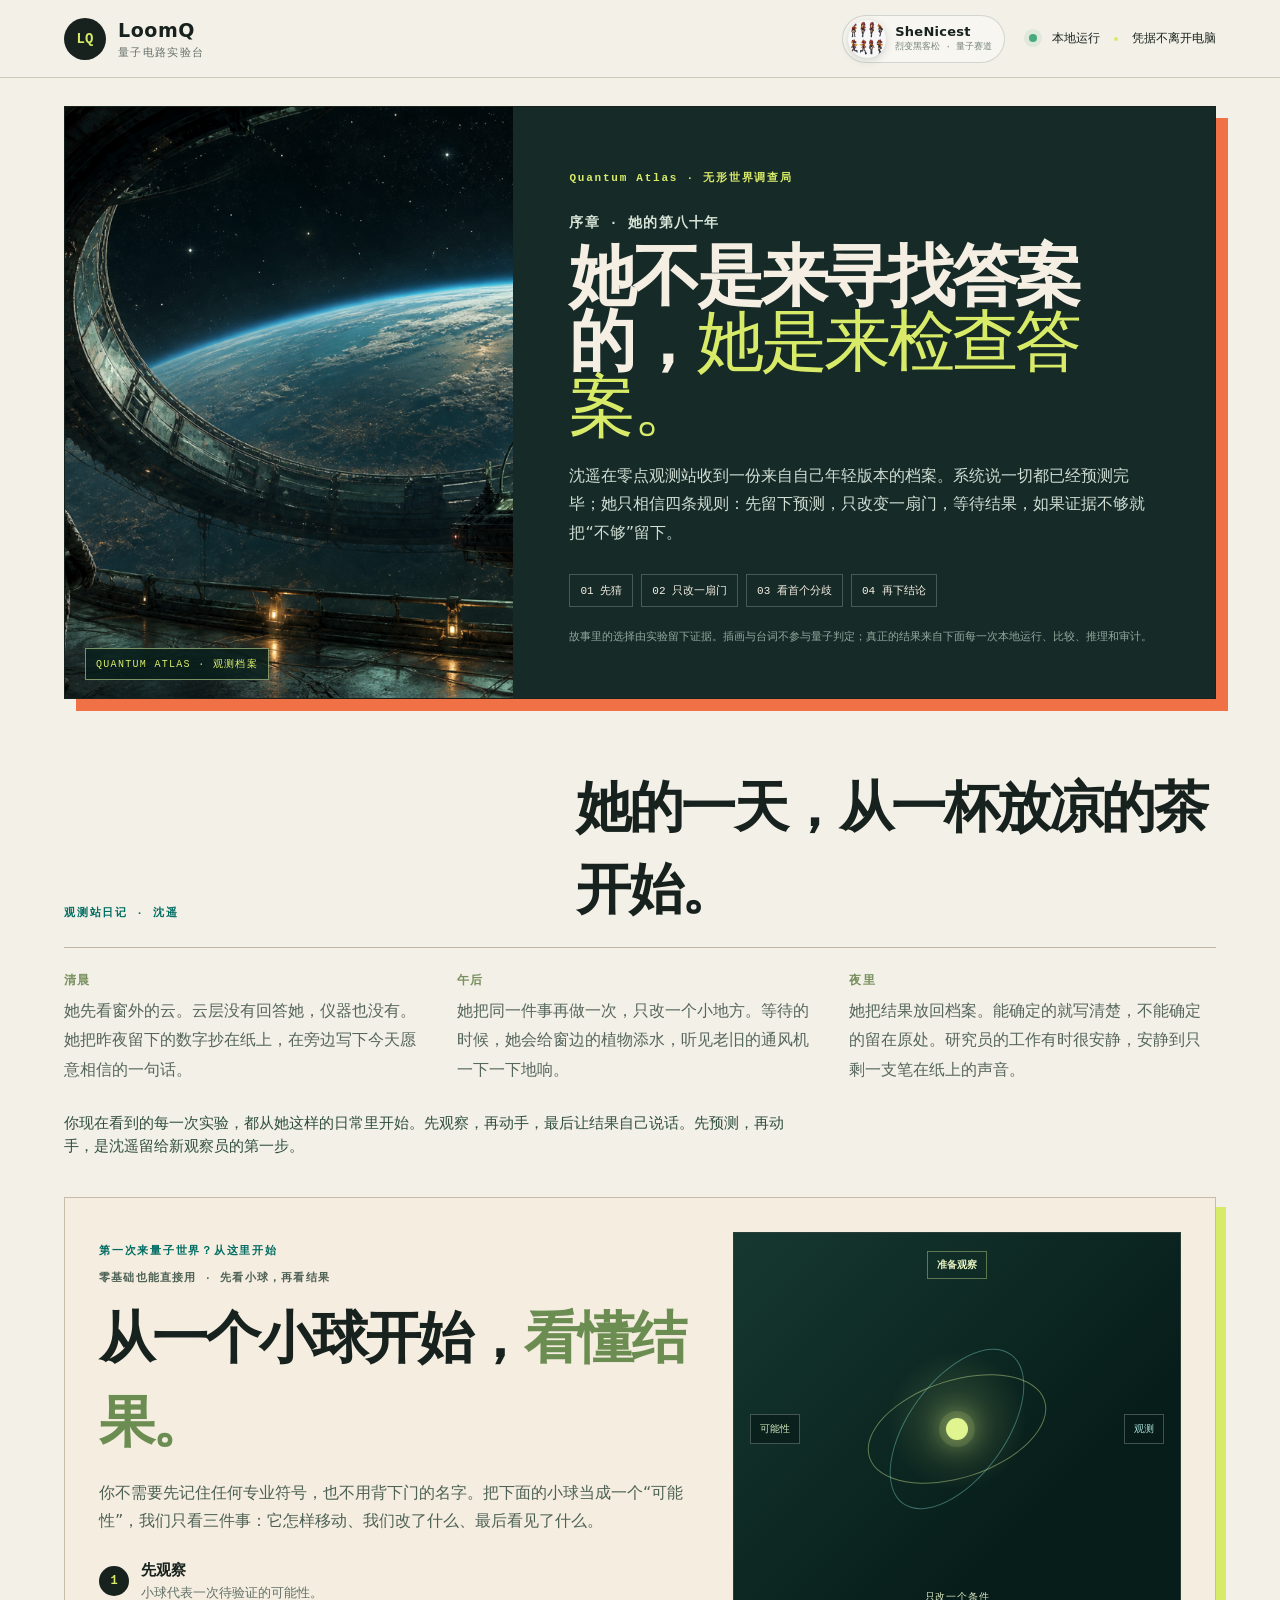
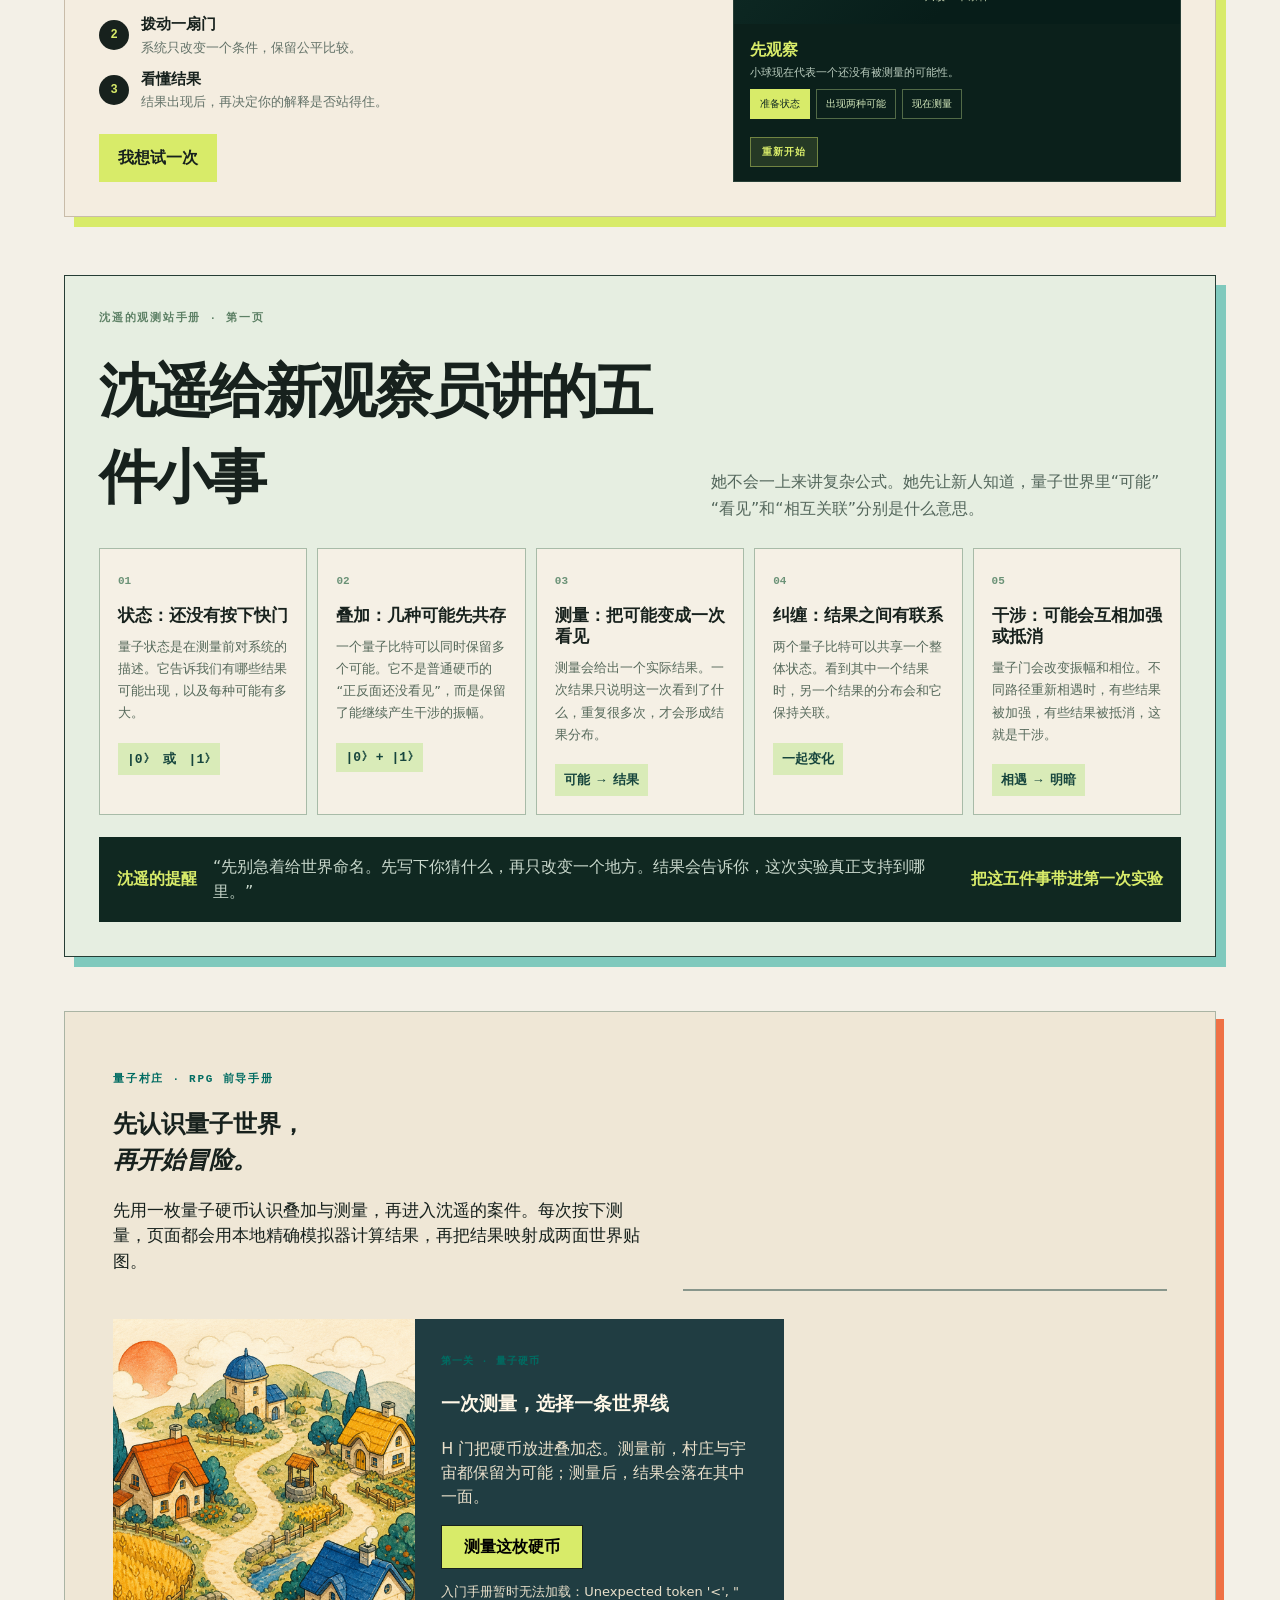
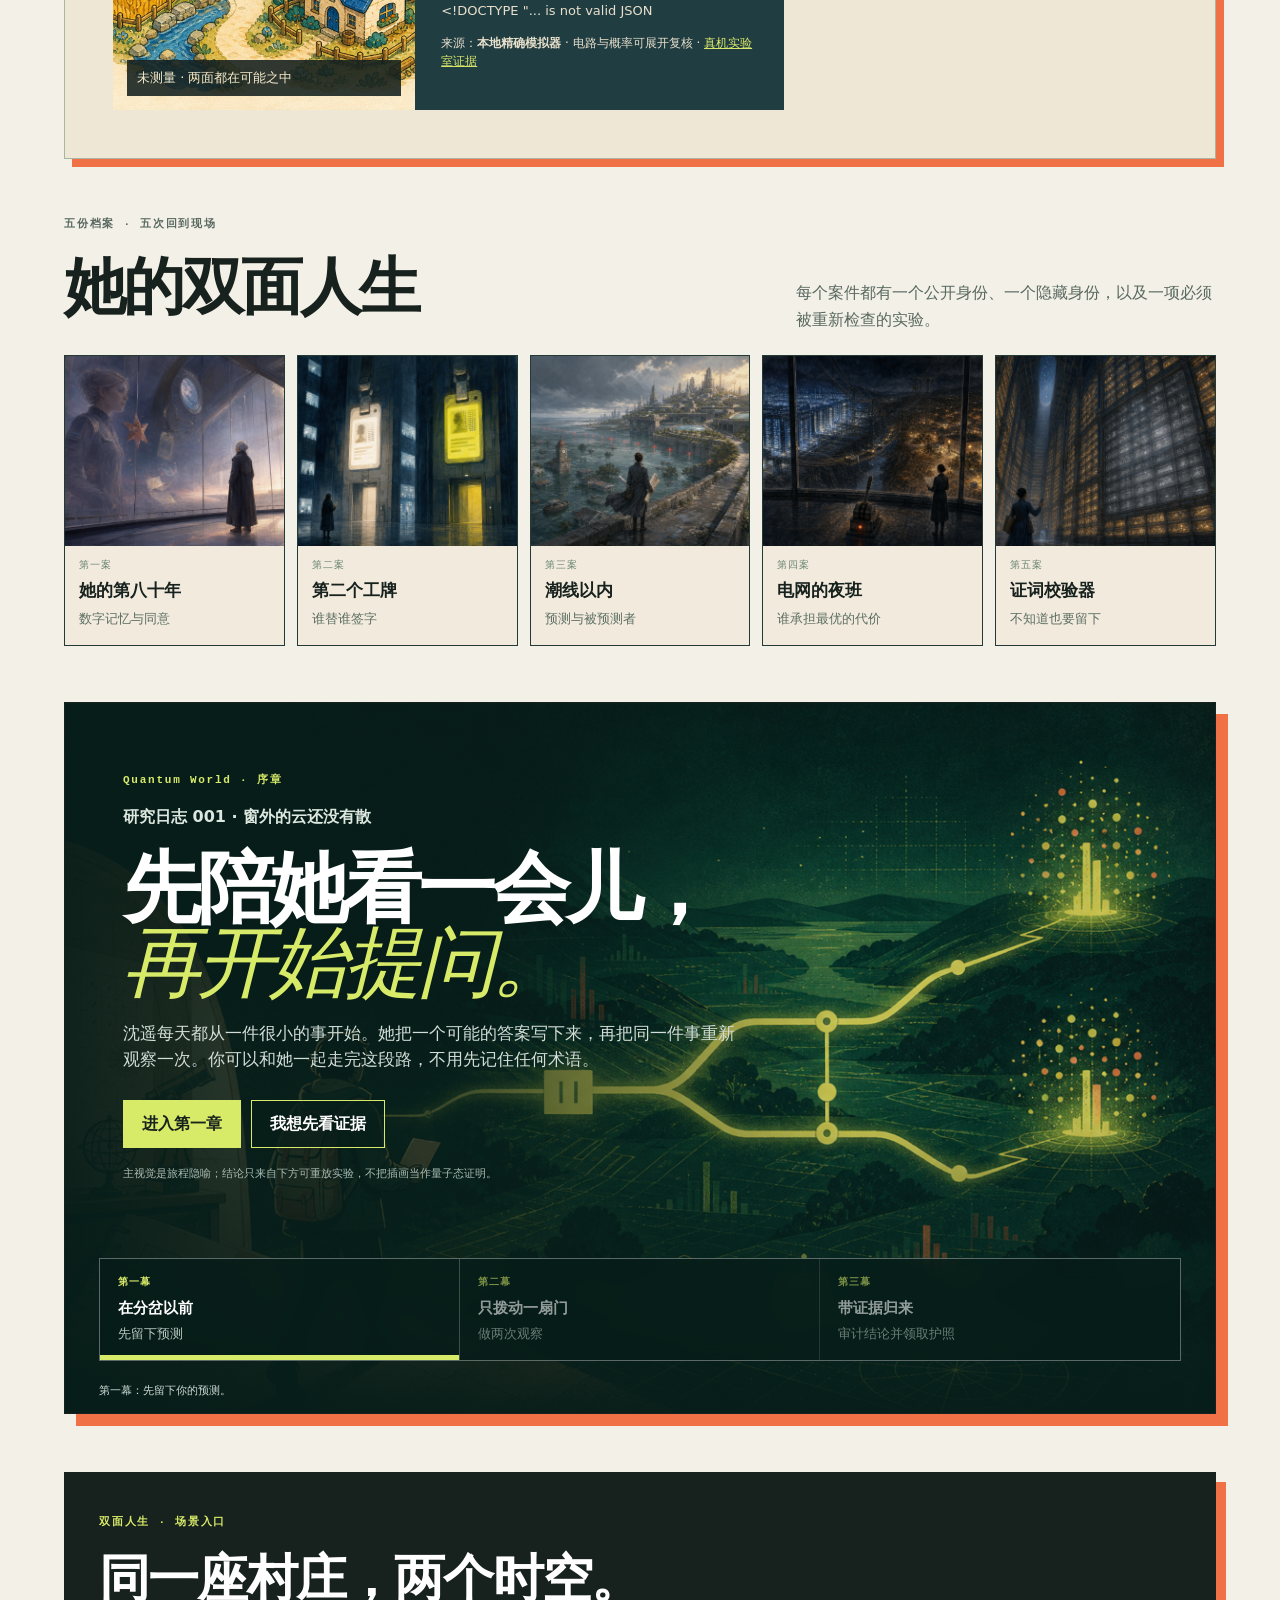
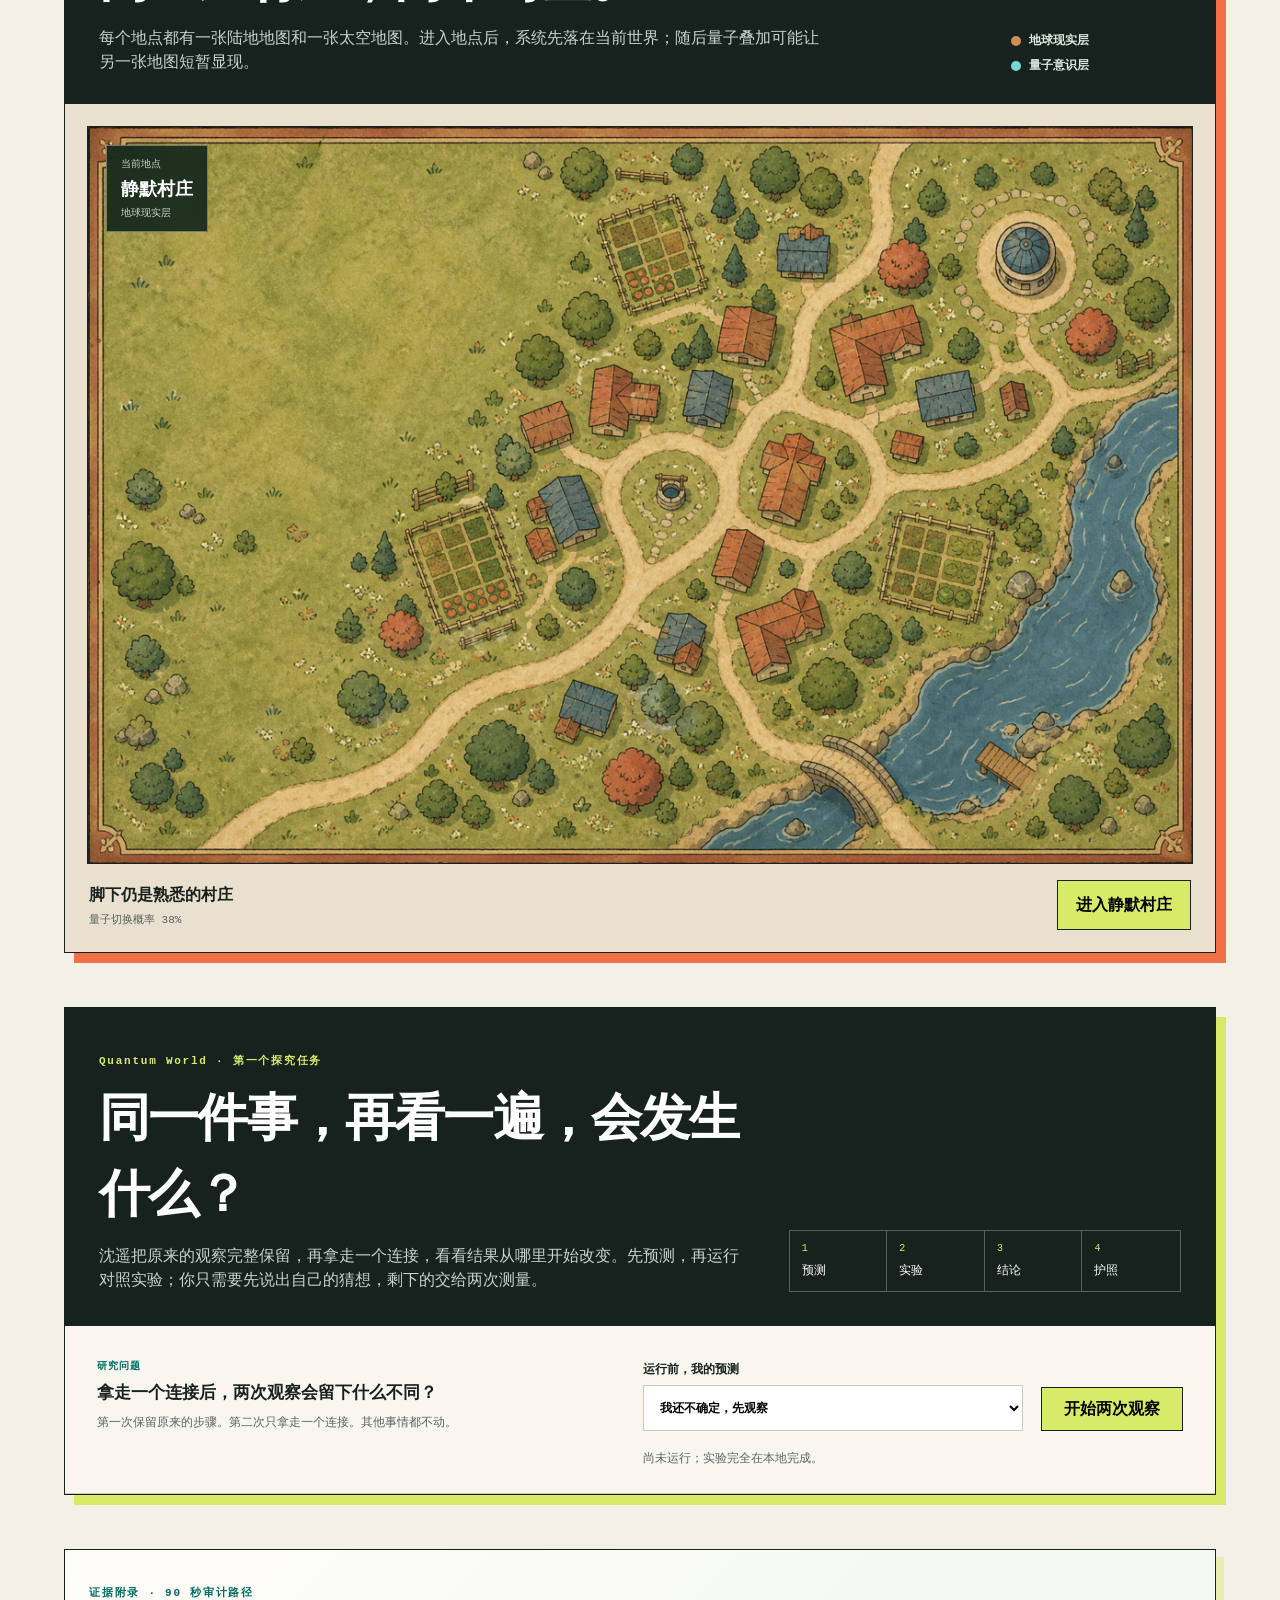
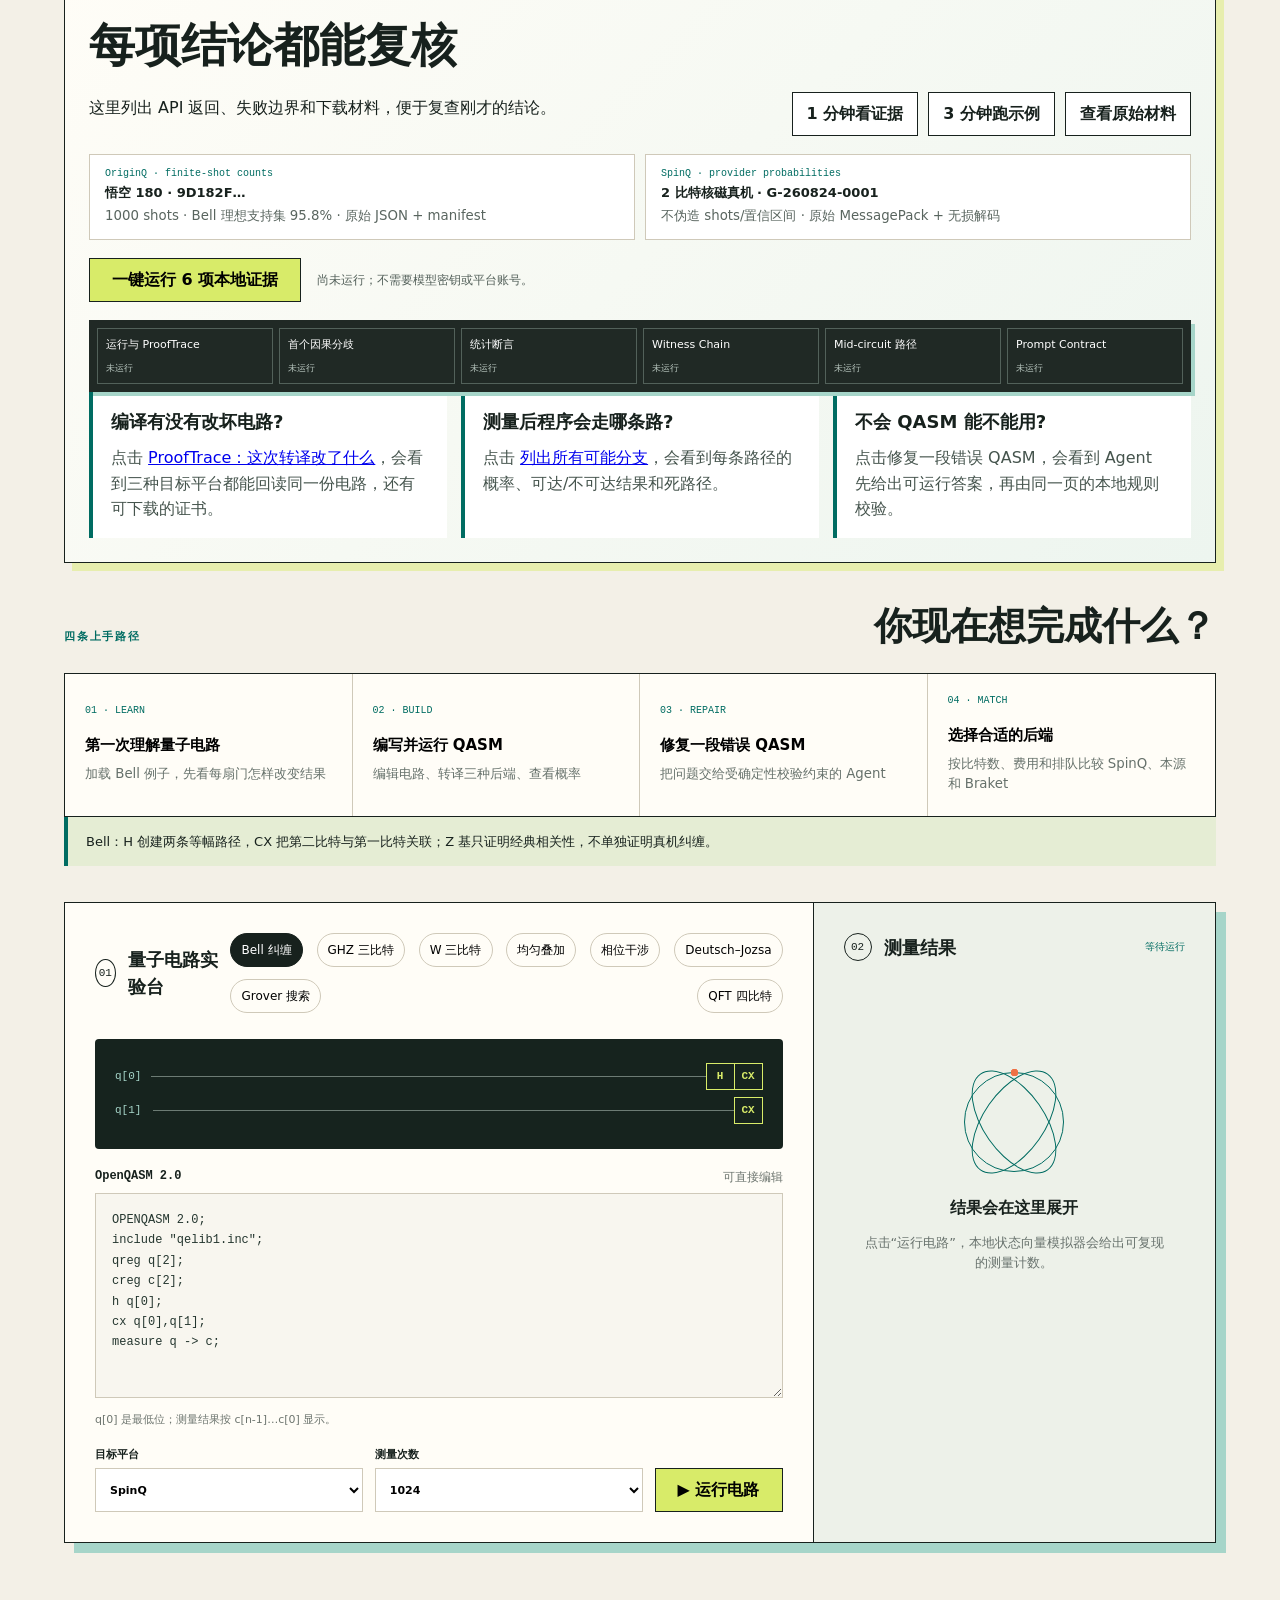
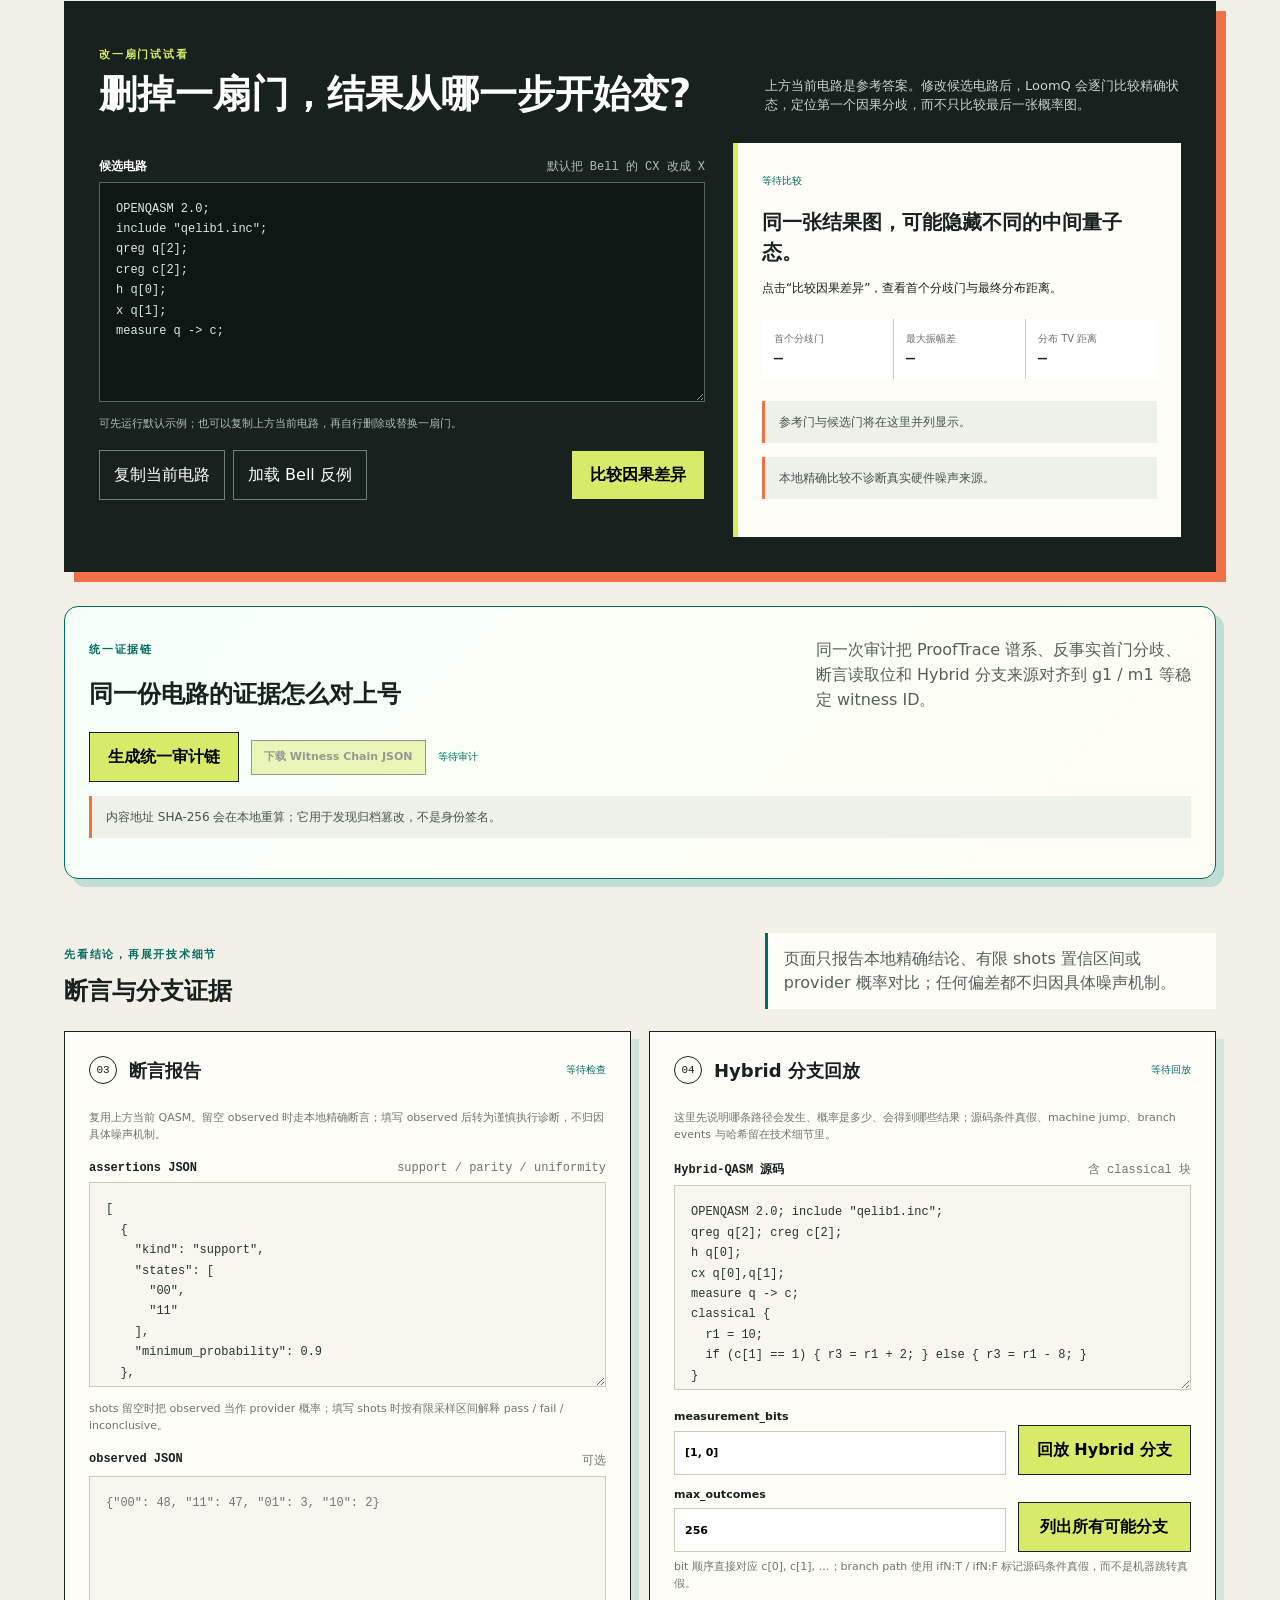
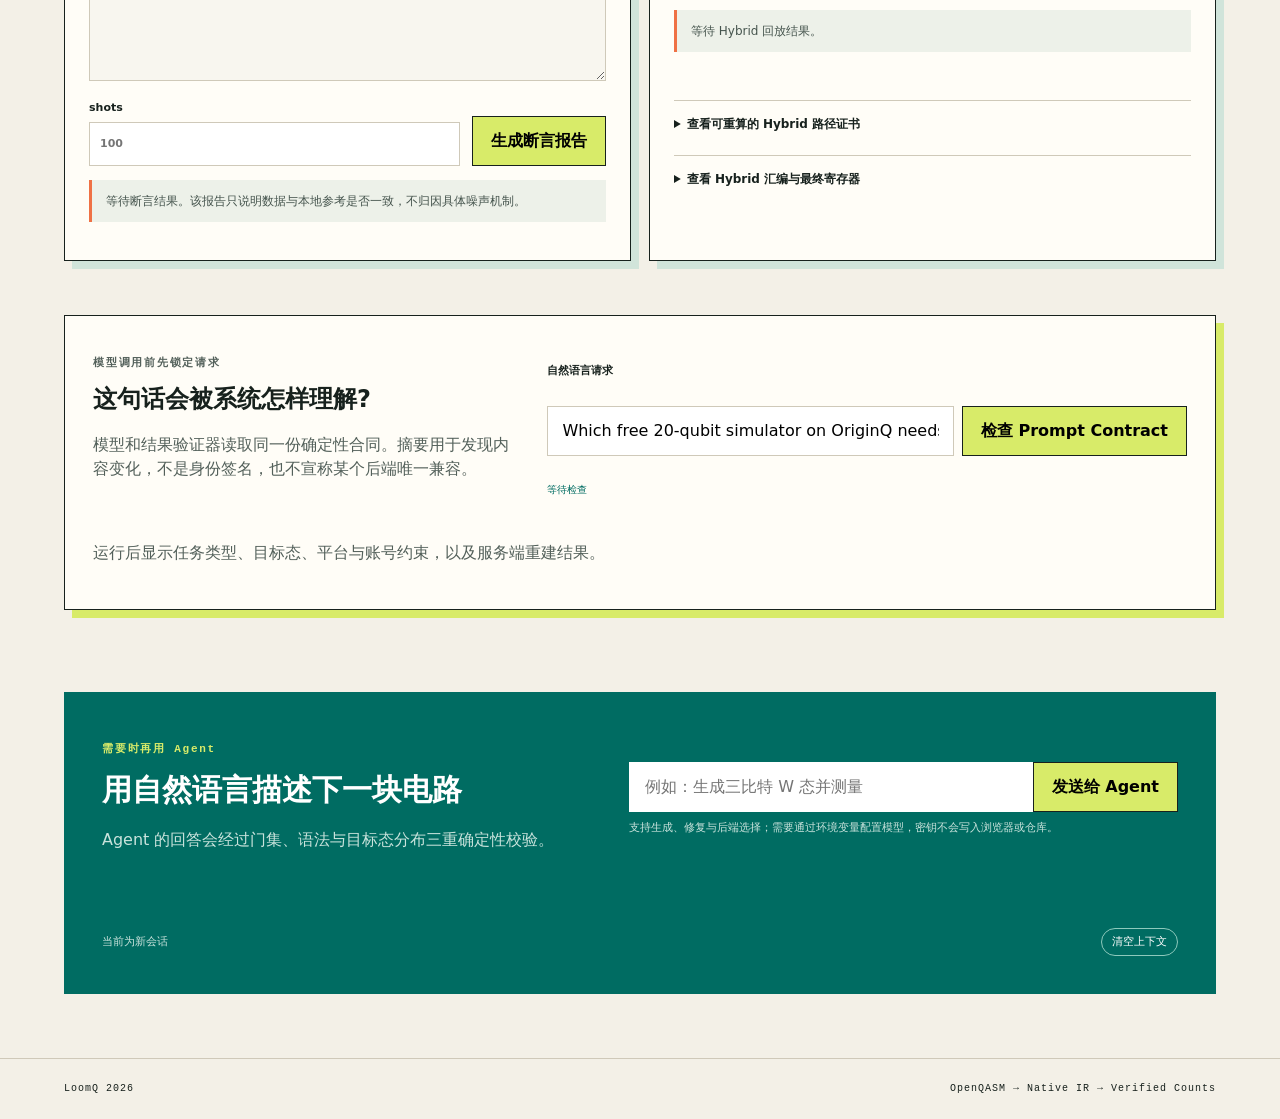
==== commit 287a268b: "Merge main and preserve the complete quantum atlas guide Resolve the PR conflict by retaining the st" ====
--- a/starter_kit/web/index.html
+++ b/starter_kit/web/index.html
@@ -96,6 +96,33 @@
         <article><span>05</span><h3>干涉：可能会互相加强或抵消</h3><p>量子门会改变振幅和相位。不同路径重新相遇时，有些结果被加强，有些结果被抵消，这就是干涉。</p><div class="quantum-symbol">相遇 → 明暗</div></article>
       </div>
       <div class="quantum-basics-story"><strong>沈遥的提醒</strong><p>“先别急着给世界命名。先写下你猜什么，再只改变一个地方。结果会告诉你，这次实验真正支持到哪里。”</p><a href="#inquiry-world">把这五件事带进第一次实验</a></div>
+    </section>
+
+    <section id="quantum-guide" class="quantum-guide" aria-labelledby="quantum-guide-title" tabindex="-1">
+      <div class="quantum-guide-heading">
+        <div>
+          <p class="eyebrow">量子村庄 · RPG 前导手册</p>
+          <h2 id="quantum-guide-title">先认识量子世界，<br><em>再开始冒险。</em></h2>
+          <p>先用一枚量子硬币认识叠加与测量，再进入沈遥的案件。每次按下测量，页面都会用本地精确模拟器计算结果，再把结果映射成两面世界贴图。</p>
+        </div>
+        <ol id="quantum-guide-lessons" class="quantum-guide-lessons" aria-label="量子入门四课"></ol>
+      </div>
+      <div class="quantum-guide-lab">
+        <article class="quantum-guide-coin" aria-labelledby="quantum-guide-coin-title">
+          <div class="quantum-guide-face-wrap">
+            <img id="quantum-guide-face" src="assets/quantum-guide/village-face.png" alt="量子硬币尚未测量">
+            <span id="quantum-guide-face-state" class="quantum-guide-face-state">未测量 · 两面都在可能之中</span>
+          </div>
+          <div class="quantum-guide-coin-copy">
+            <span class="inquiry-label">第一关 · 量子硬币</span>
+            <h3 id="quantum-guide-coin-title">一次测量，选择一条世界线</h3>
+            <p id="quantum-guide-copy">H 门把硬币放进叠加态。测量前，村庄与宇宙都保留为可能；测量后，结果会落在其中一面。</p>
+            <button id="quantum-guide-measure" class="primary" type="button">测量这枚硬币</button>
+            <p id="quantum-guide-status" class="quantum-guide-status" role="status" aria-live="polite">准备好后，亲手测一次。</p>
+            <p class="quantum-guide-source">来源：<strong>本地精确模拟器</strong> · 电路与概率可展开复核 · <a href="#evidence-map">真机实验室证据</a></p>
+          </div>
+        </article>
+      </div>
     </section>
 
     <section class="story-caseboard" aria-labelledby="caseboard-title">
@@ -562,6 +589,8 @@
   <footer><span>LoomQ 2026</span><span>OpenQASM → Native IR → Verified Counts</span></footer>
   <div id="notice" class="notice" role="status" aria-live="polite"></div>
   <script src="inquiry.js" defer></script>
+  <script src="quantum-guide.js" defer></script>
+  <!-- server-route compatibility: src="/quantum-guide.js" -->
   <script src="app.js" defer></script>
 </body>
 </html>
--- a/starter_kit/web/enhancements.css
+++ b/starter_kit/web/enhancements.css
@@ -892,3 +892,51 @@
   .inquiry-audit { grid-column: auto; }
   .inquiry-conclusion .proof-download { width: 100%; text-align: center; }
 }
+
+.quantum-guide {
+  margin: 18px 0 52px;
+  padding: clamp(22px, 4vw, 48px);
+  background: #efe7d6;
+  border: 1px solid #aab4a4;
+  box-shadow: 8px 8px 0 var(--orange);
+}
+.quantum-guide-heading { display: grid; grid-template-columns: 1.05fr .95fr; gap: 34px; align-items: end; }
+.quantum-guide-heading h1 { margin: 8px 0 14px; font-size: clamp(38px, 5vw, 64px); line-height: .98; }
+.quantum-guide-heading h1 em { color: var(--blue); font-style: normal; }
+.quantum-guide-heading > div > p:last-child { max-width: 620px; font-size: 17px; }
+.quantum-guide-lessons { display: grid; grid-template-columns: repeat(2, 1fr); padding: 0; margin: 0; list-style: none; border: 1px solid #88968b; }
+.quantum-guide-lessons li { display: grid; grid-template-columns: 30px 1fr; gap: 3px 9px; padding: 13px 14px; border-right: 1px solid #88968b; border-bottom: 1px solid #88968b; cursor: pointer; }
+.quantum-guide-lessons li:nth-child(2n) { border-right: 0; }
+.quantum-guide-lessons li:nth-last-child(-n+2) { border-bottom: 0; }
+.quantum-guide-lessons span { grid-row: span 2; color: var(--blue); font-weight: 800; font-size: 20px; }
+.quantum-guide-lessons strong { font-size: 14px; }
+.quantum-guide-lessons small { color: #52615a; }
+.quantum-guide-lessons li.complete { background: #d9e7c7; }
+.quantum-guide-lab { display: grid; grid-template-columns: 1.3fr .7fr; gap: 22px; margin-top: 28px; }
+.quantum-guide-coin { display: grid; grid-template-columns: minmax(220px, .82fr) 1fr; background: #203d42; color: #fff8e8; }
+.quantum-guide-face-wrap { position: relative; min-height: 300px; overflow: hidden; }
+.quantum-guide-face-wrap img { width: 100%; height: 100%; min-height: 300px; display: block; object-fit: cover; }
+.quantum-guide-face-state { position: absolute; left: 14px; right: 14px; bottom: 14px; padding: 8px 10px; background: rgba(21, 32, 31, .88); color: #f5ebcc; font-size: 13px; }
+.quantum-guide-coin-copy { padding: 28px 26px; }
+.quantum-guide-coin-copy h2 { margin: 8px 0 10px; font-size: clamp(25px, 3vw, 38px); line-height: 1.05; }
+.quantum-guide-coin-copy p { color: #e9e0cb; }
+.quantum-guide-status { min-height: 24px; font-size: 13px; }
+.quantum-guide-source { font-size: 12px; }
+.quantum-guide-source a { color: #d9e769; }
+.quantum-guide-concept { display: flex; flex-direction: column; gap: 17px; padding: 24px; background: #d8e8df; border: 1px solid #789287; }
+.quantum-guide-concept h3 { margin: 0 0 7px; font-size: 23px; }
+.quantum-guide-concept p { margin: 0; }
+.quantum-guide-concept code { display: block; padding: 12px; background: #f8f1df; color: #244a48; font-size: 12px; overflow-wrap: anywhere; }
+.quantum-guide-concept .story-secondary { margin-top: auto; text-align: center; border-color: #244a48; color: #244a48; }
+.quantum-guide-boundary { display: block; margin-top: 12px; color: #52615a; }
+@media (max-width: 860px) {
+  .quantum-guide-heading, .quantum-guide-lab { grid-template-columns: 1fr; }
+}
+@media (max-width: 620px) {
+  .quantum-guide { padding: 20px; }
+  .quantum-guide-coin { grid-template-columns: 1fr; }
+  .quantum-guide-face-wrap, .quantum-guide-face-wrap img { min-height: 240px; height: 240px; }
+  .quantum-guide-lessons { grid-template-columns: 1fr; }
+  .quantum-guide-lessons li, .quantum-guide-lessons li:nth-child(2n), .quantum-guide-lessons li:nth-last-child(-n+2) { border-right: 0; border-bottom: 1px solid #88968b; }
+  .quantum-guide-lessons li:last-child { border-bottom: 0; }
+}
